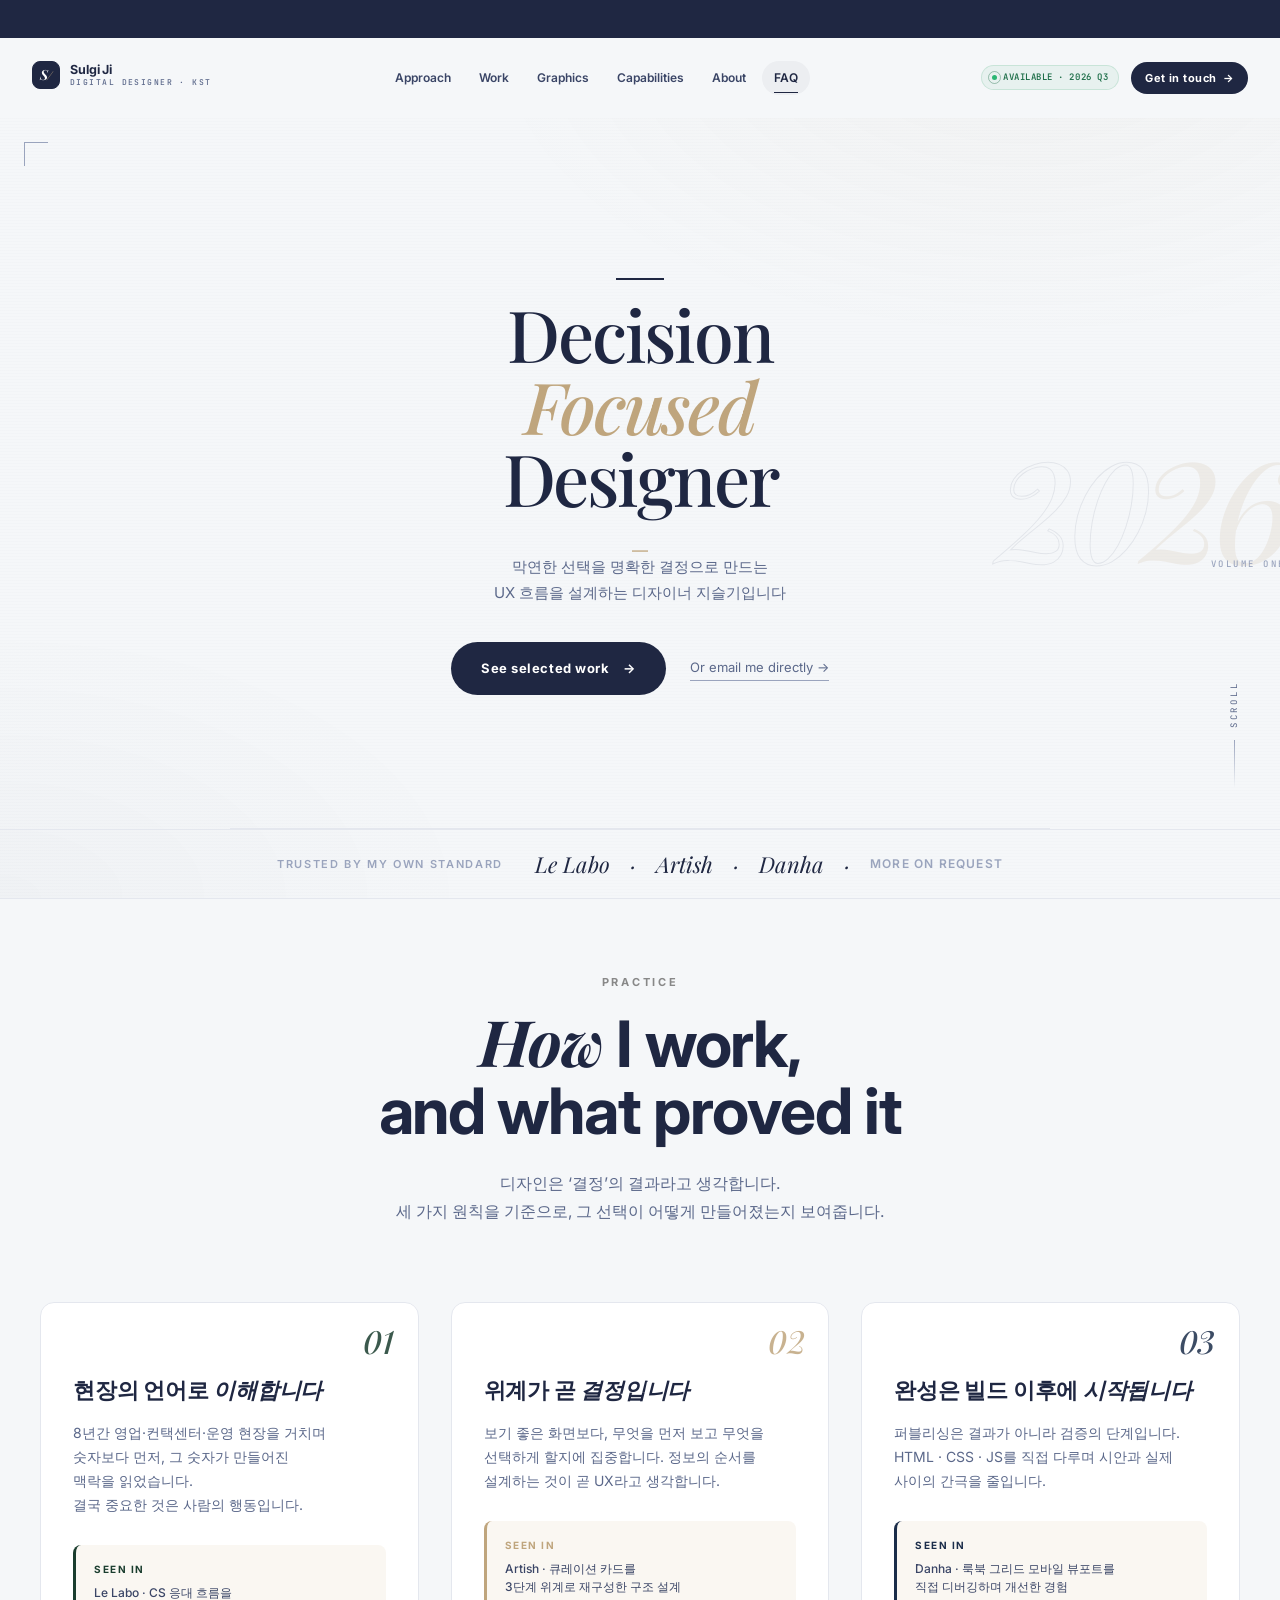
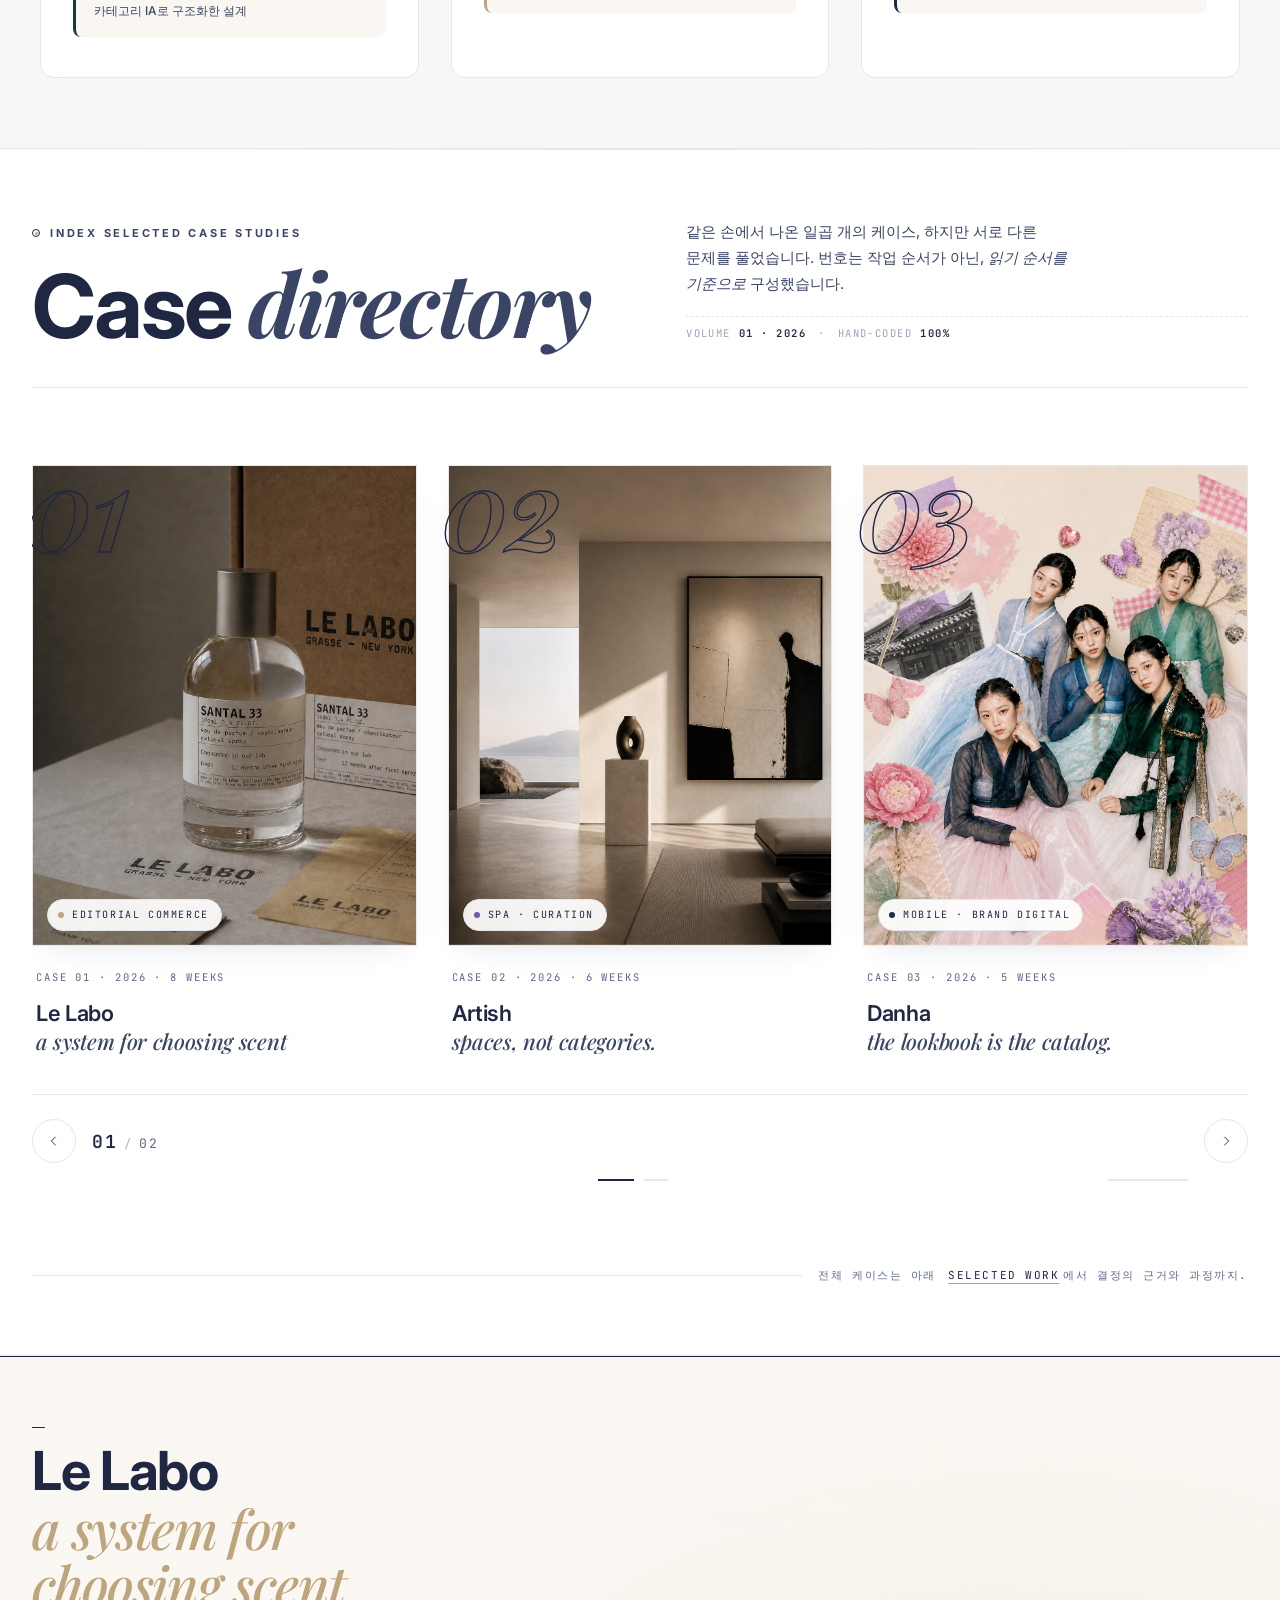
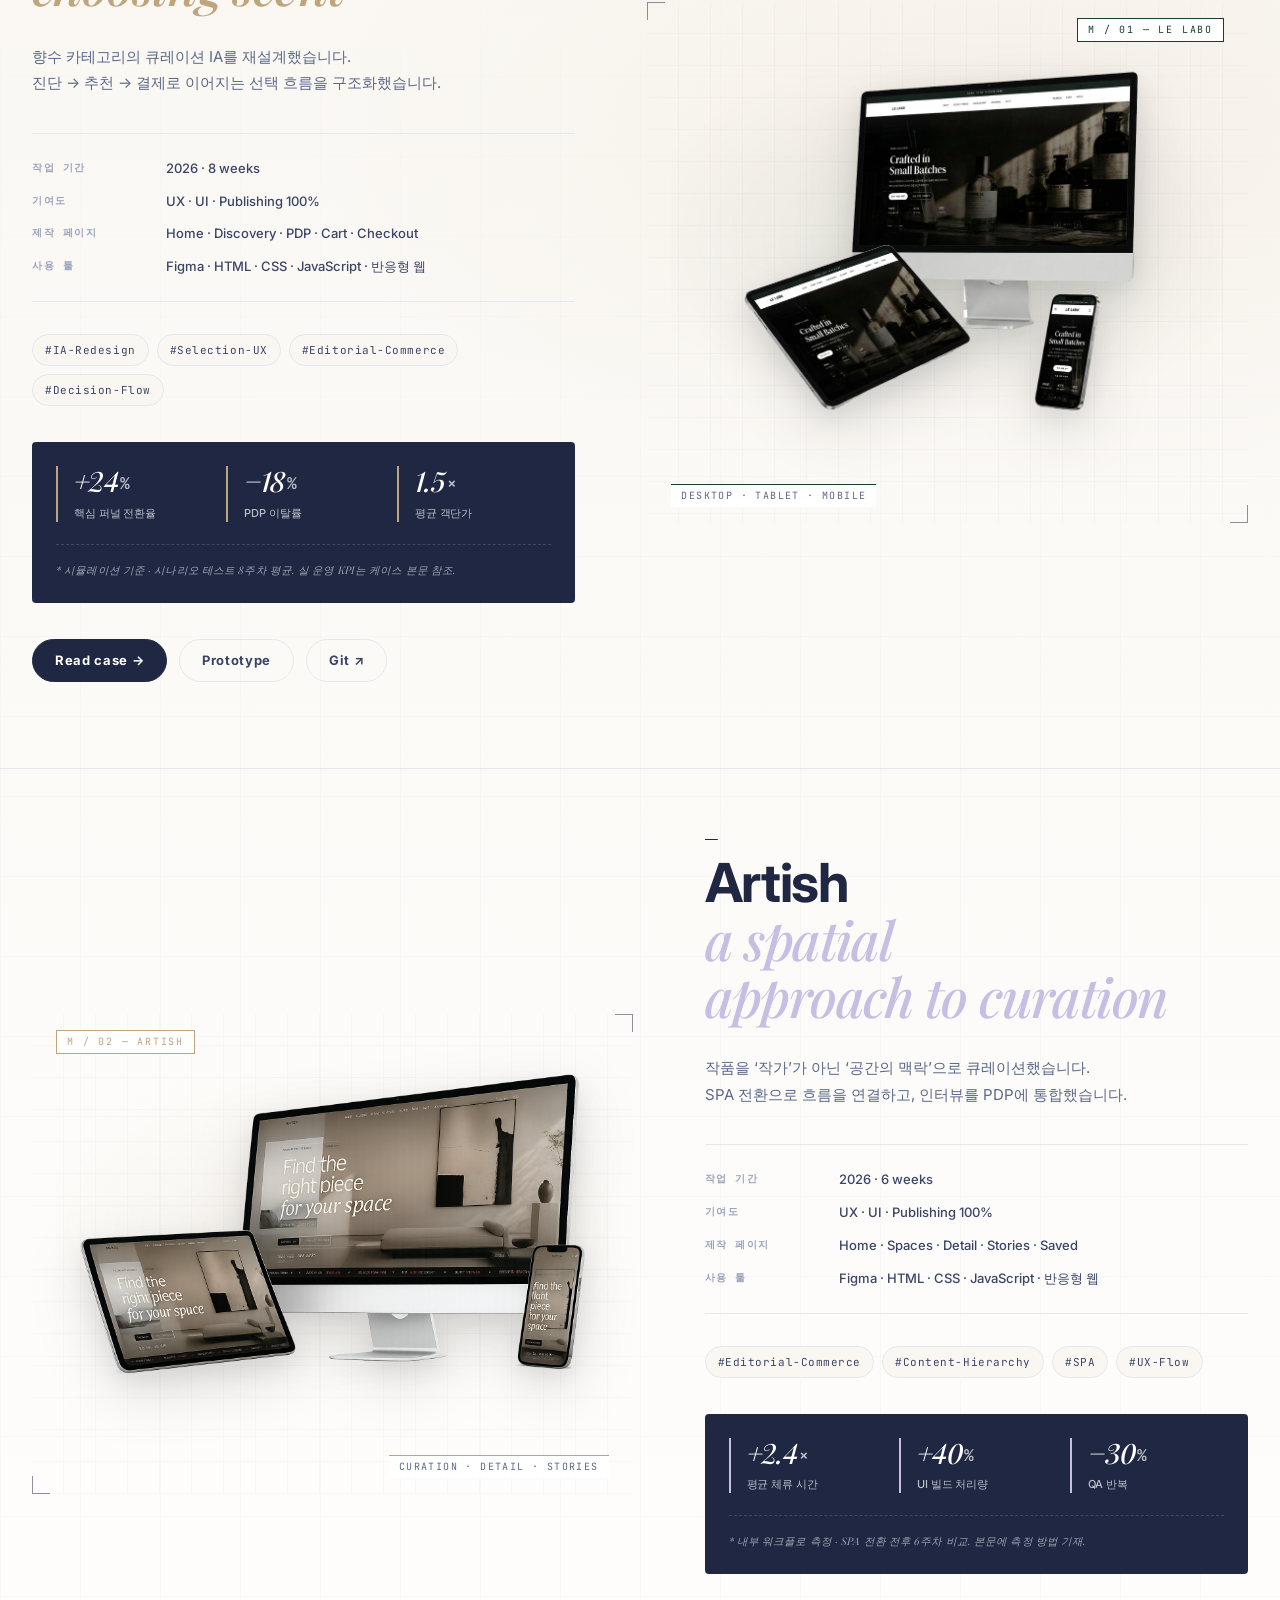
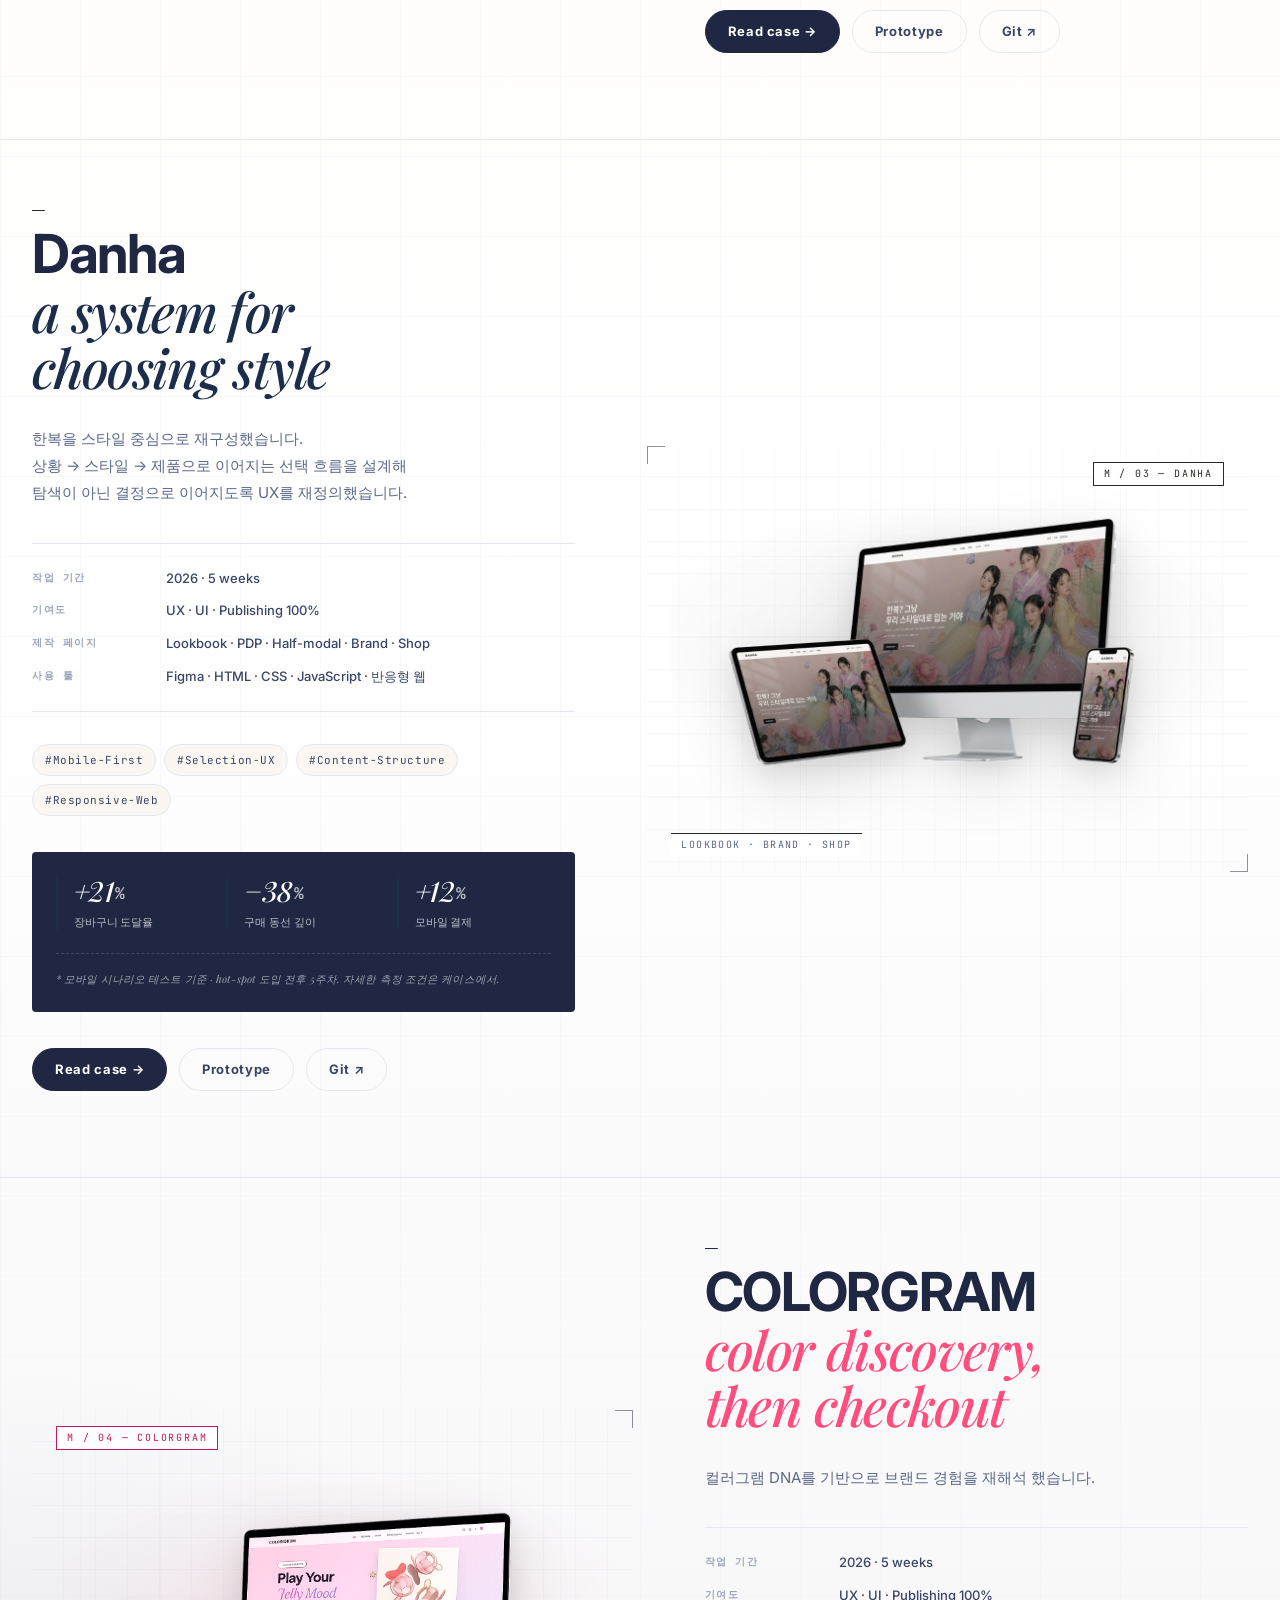
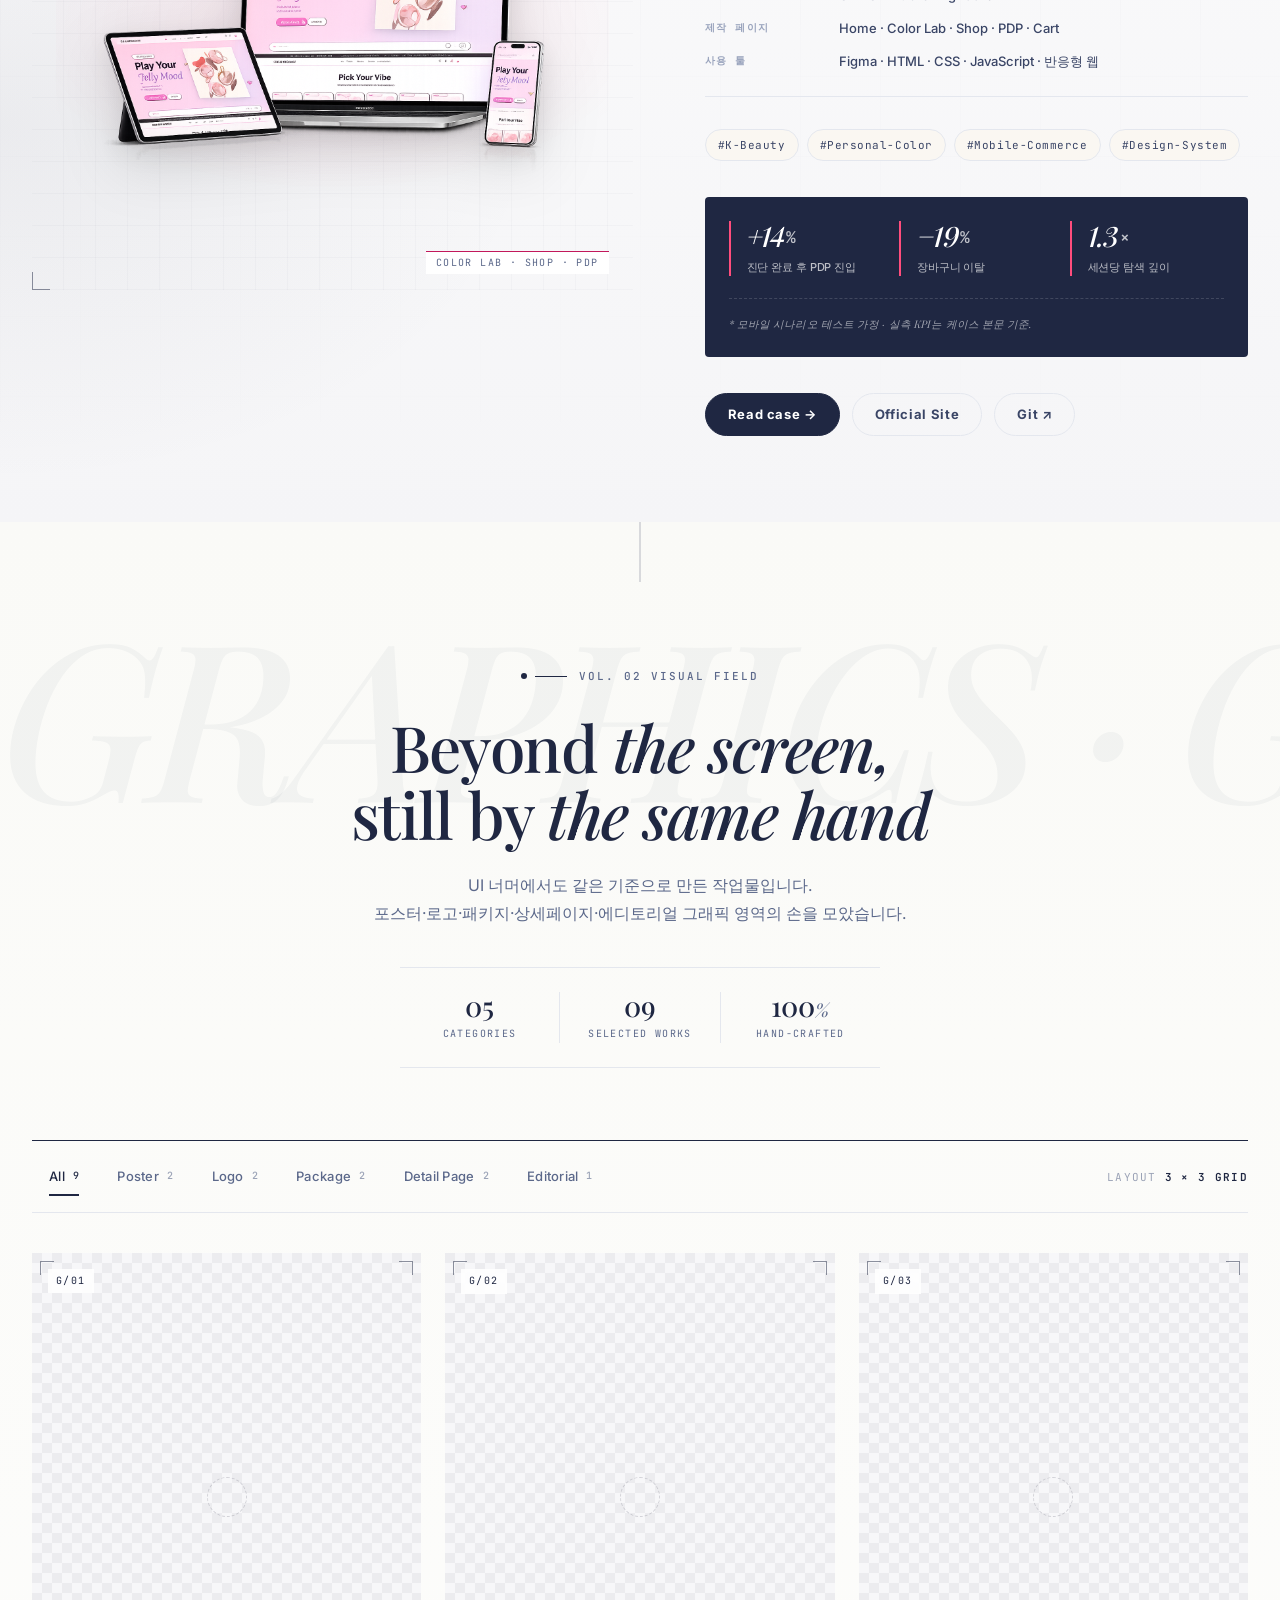
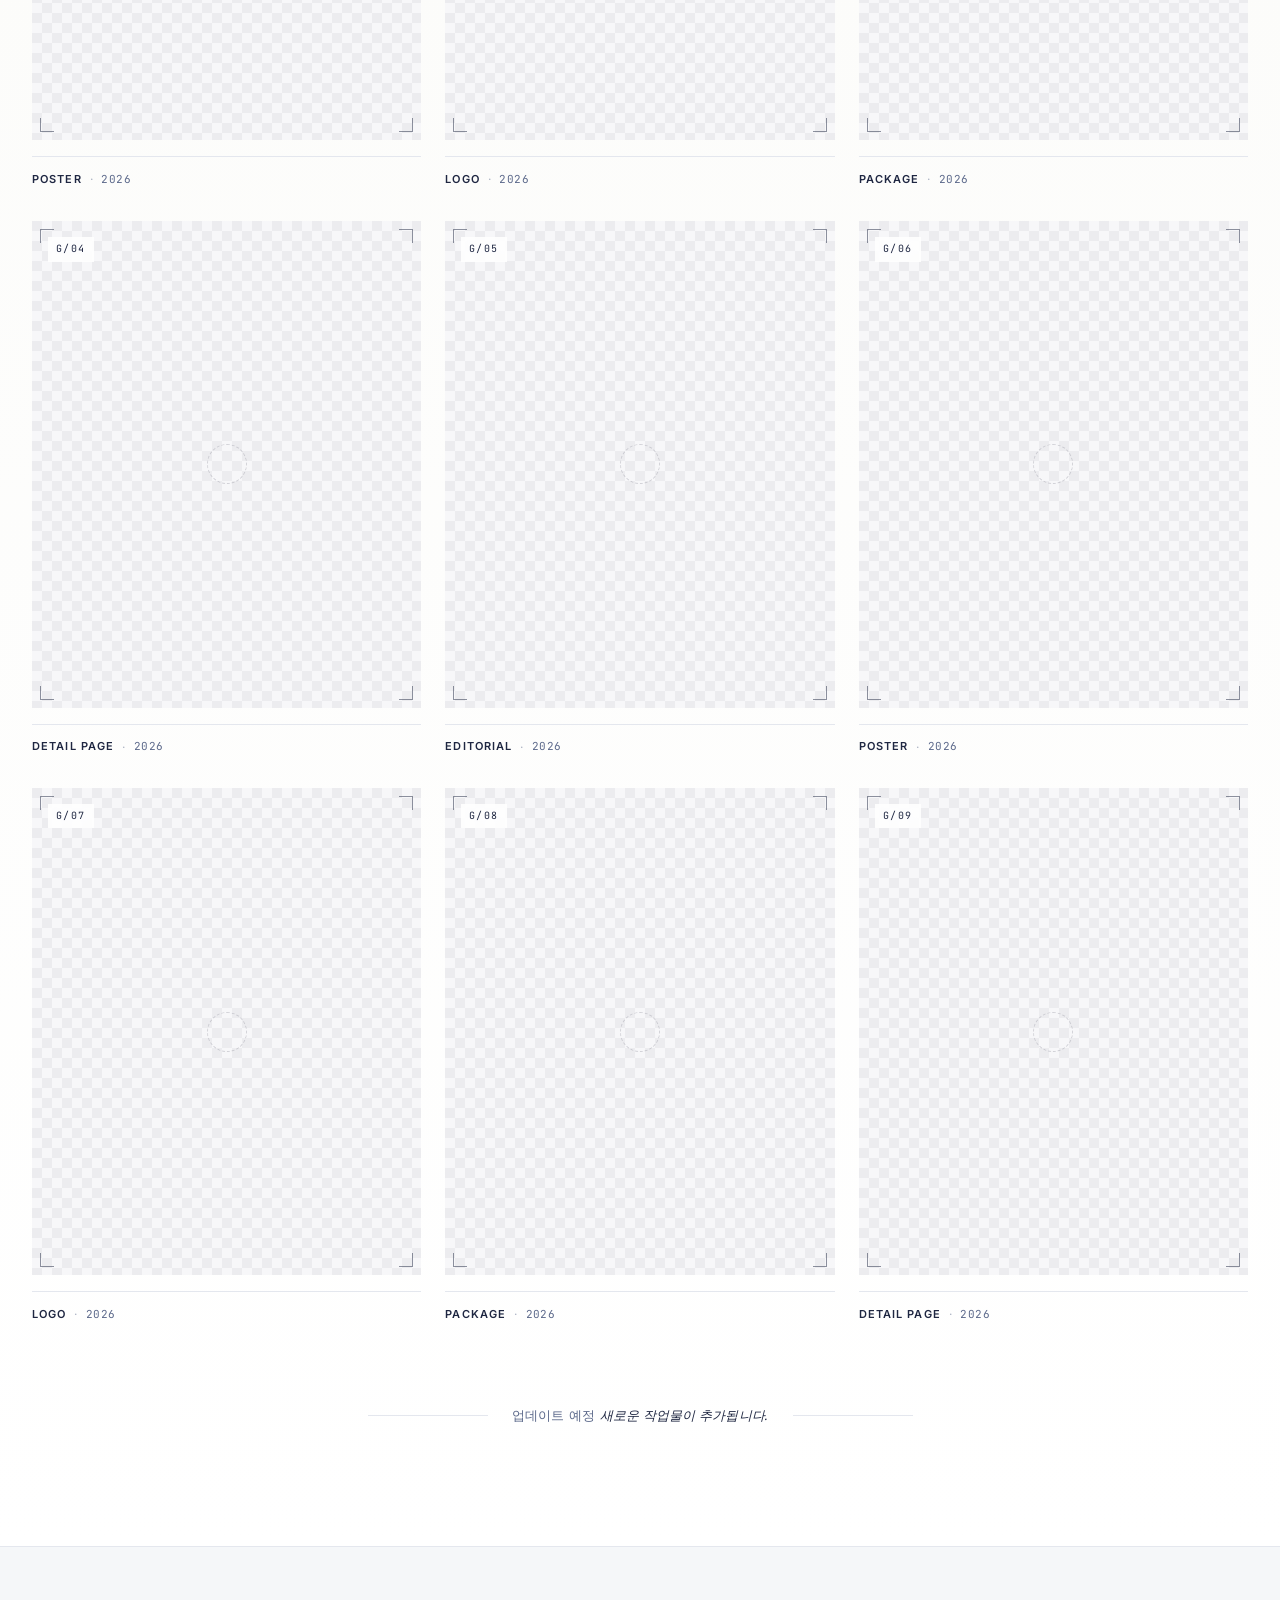
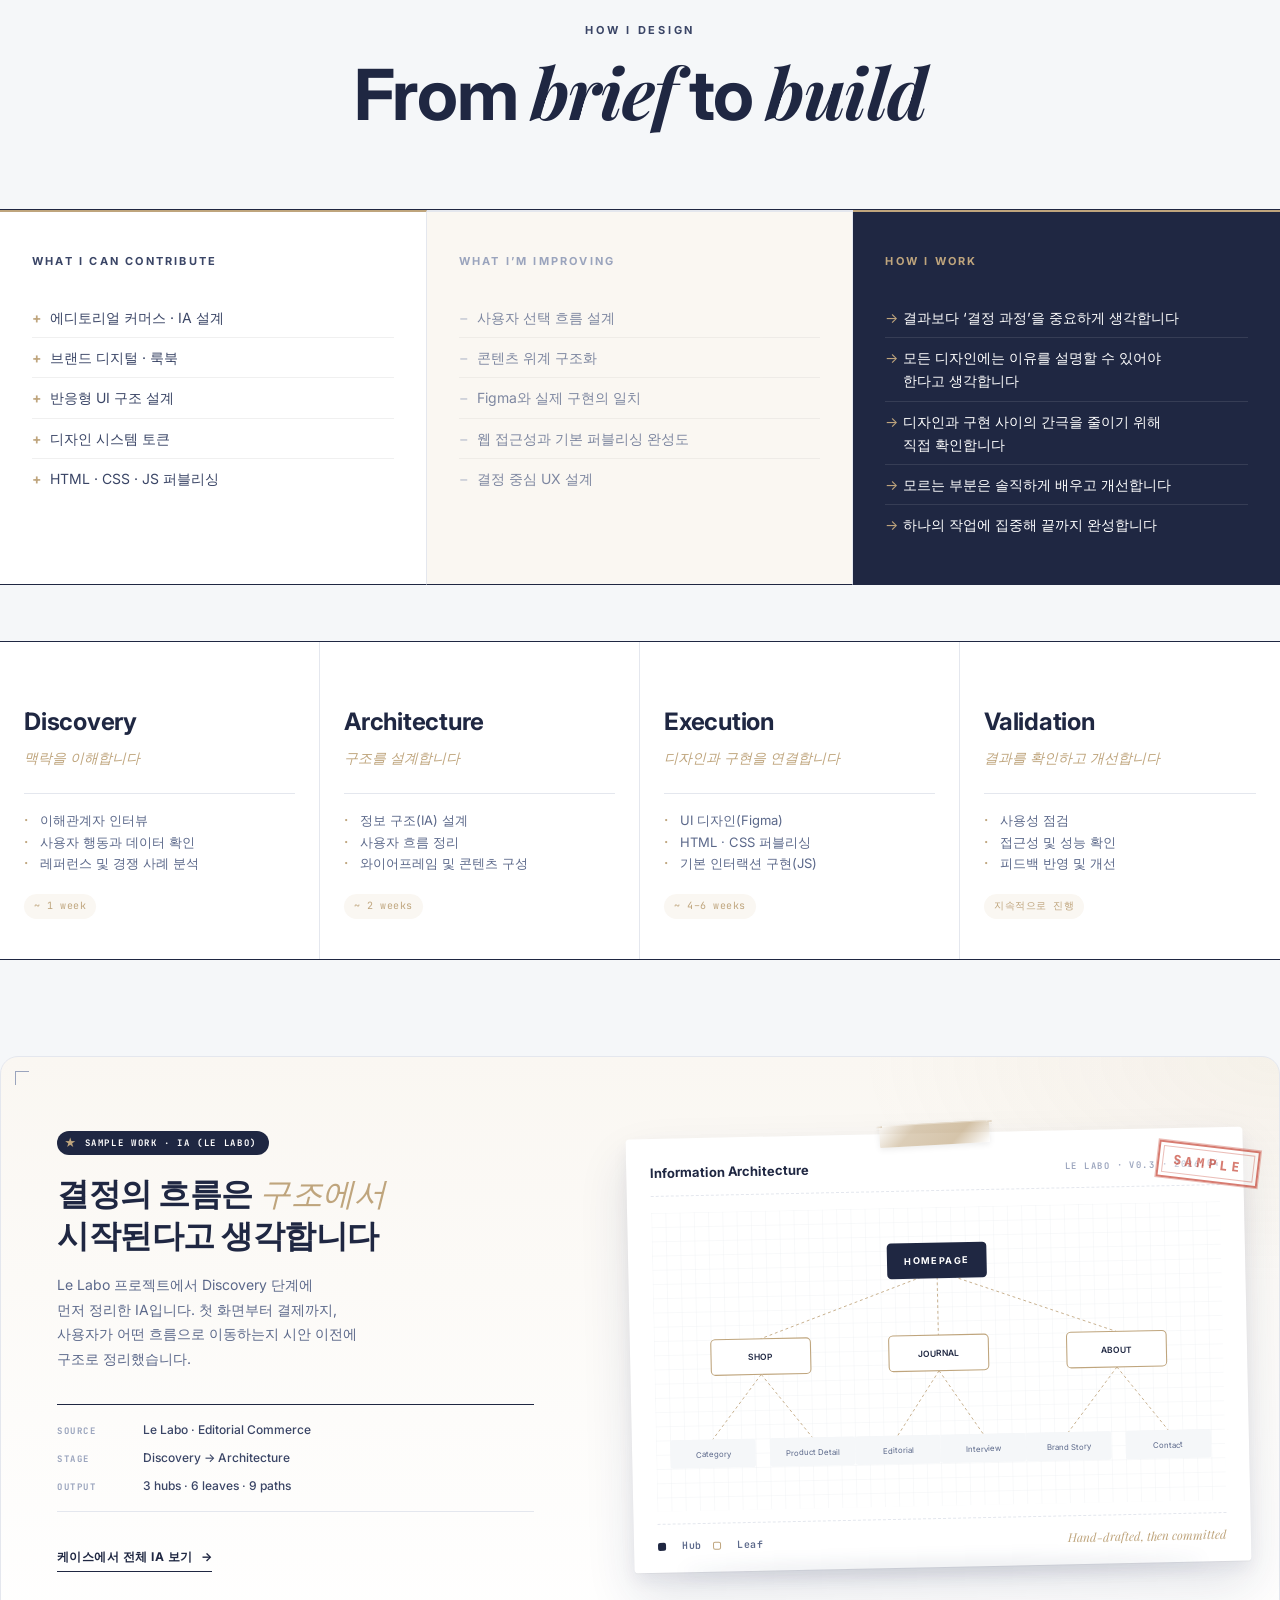
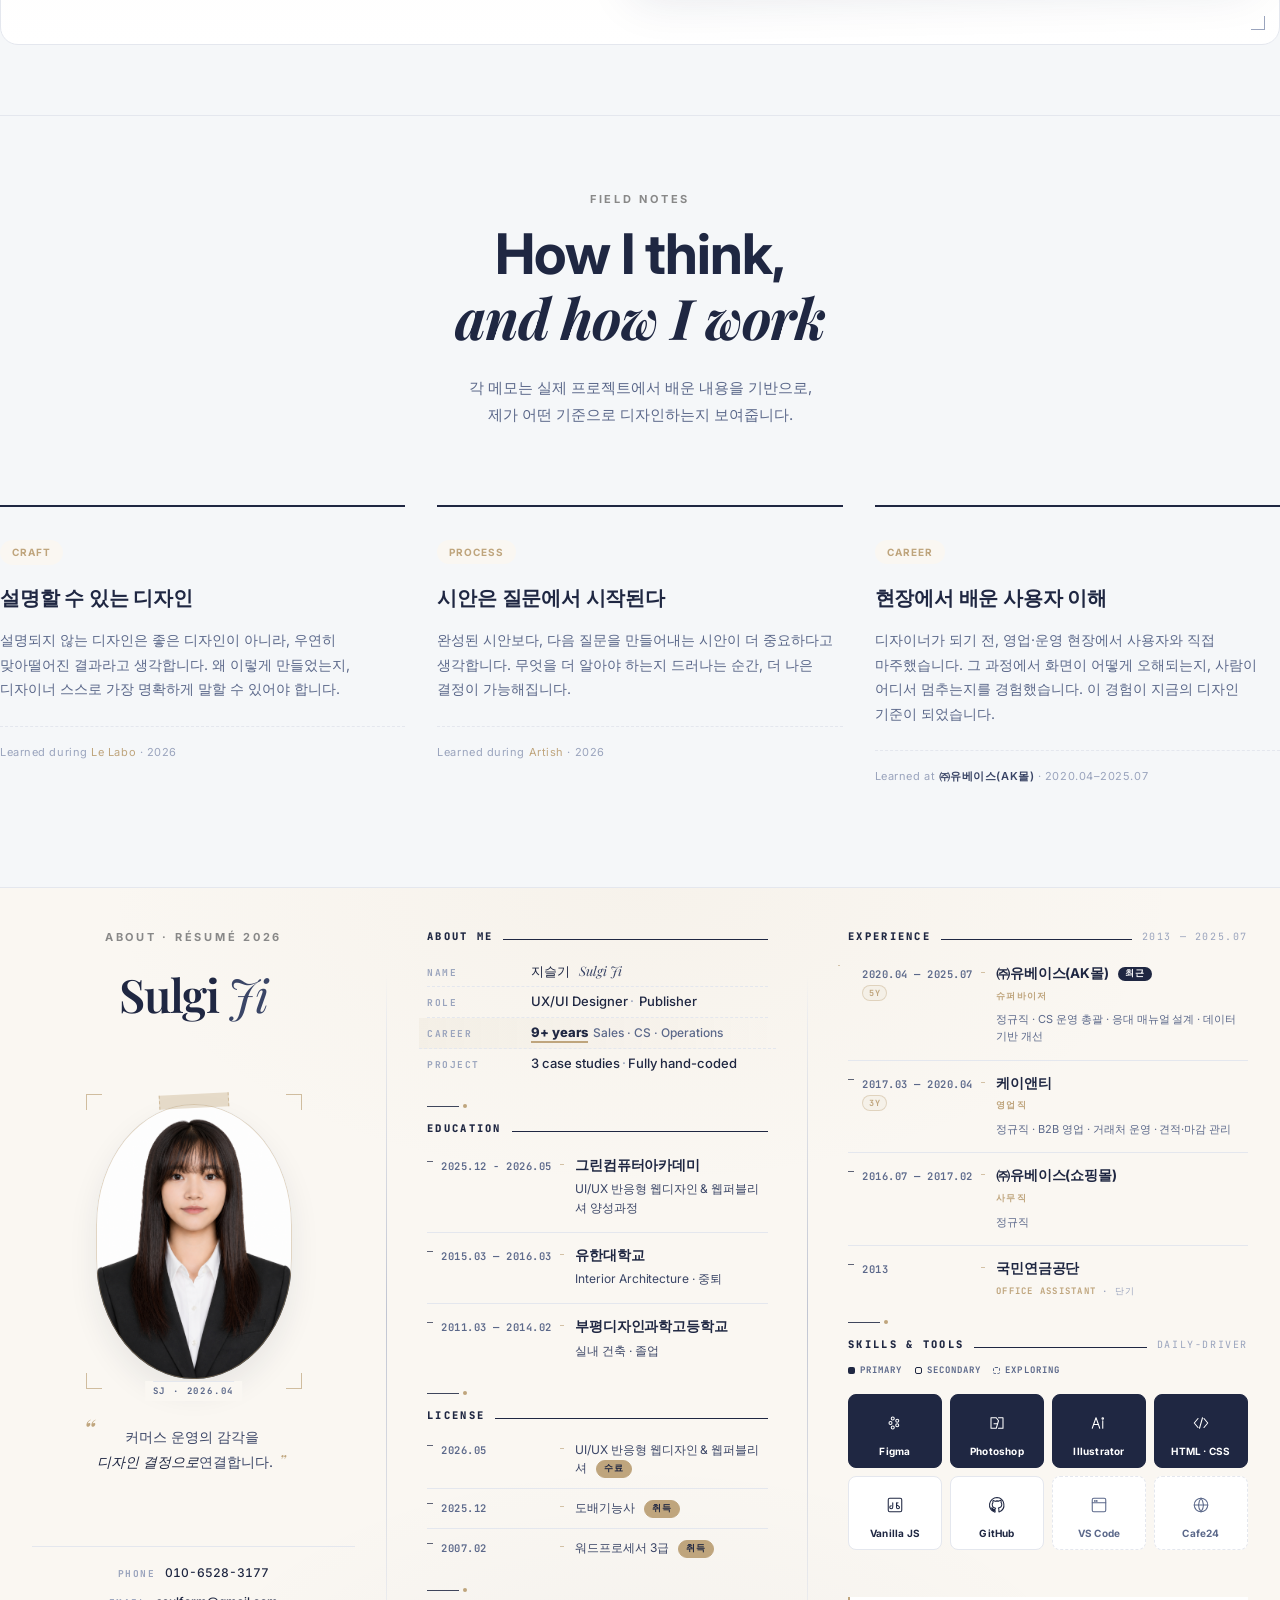
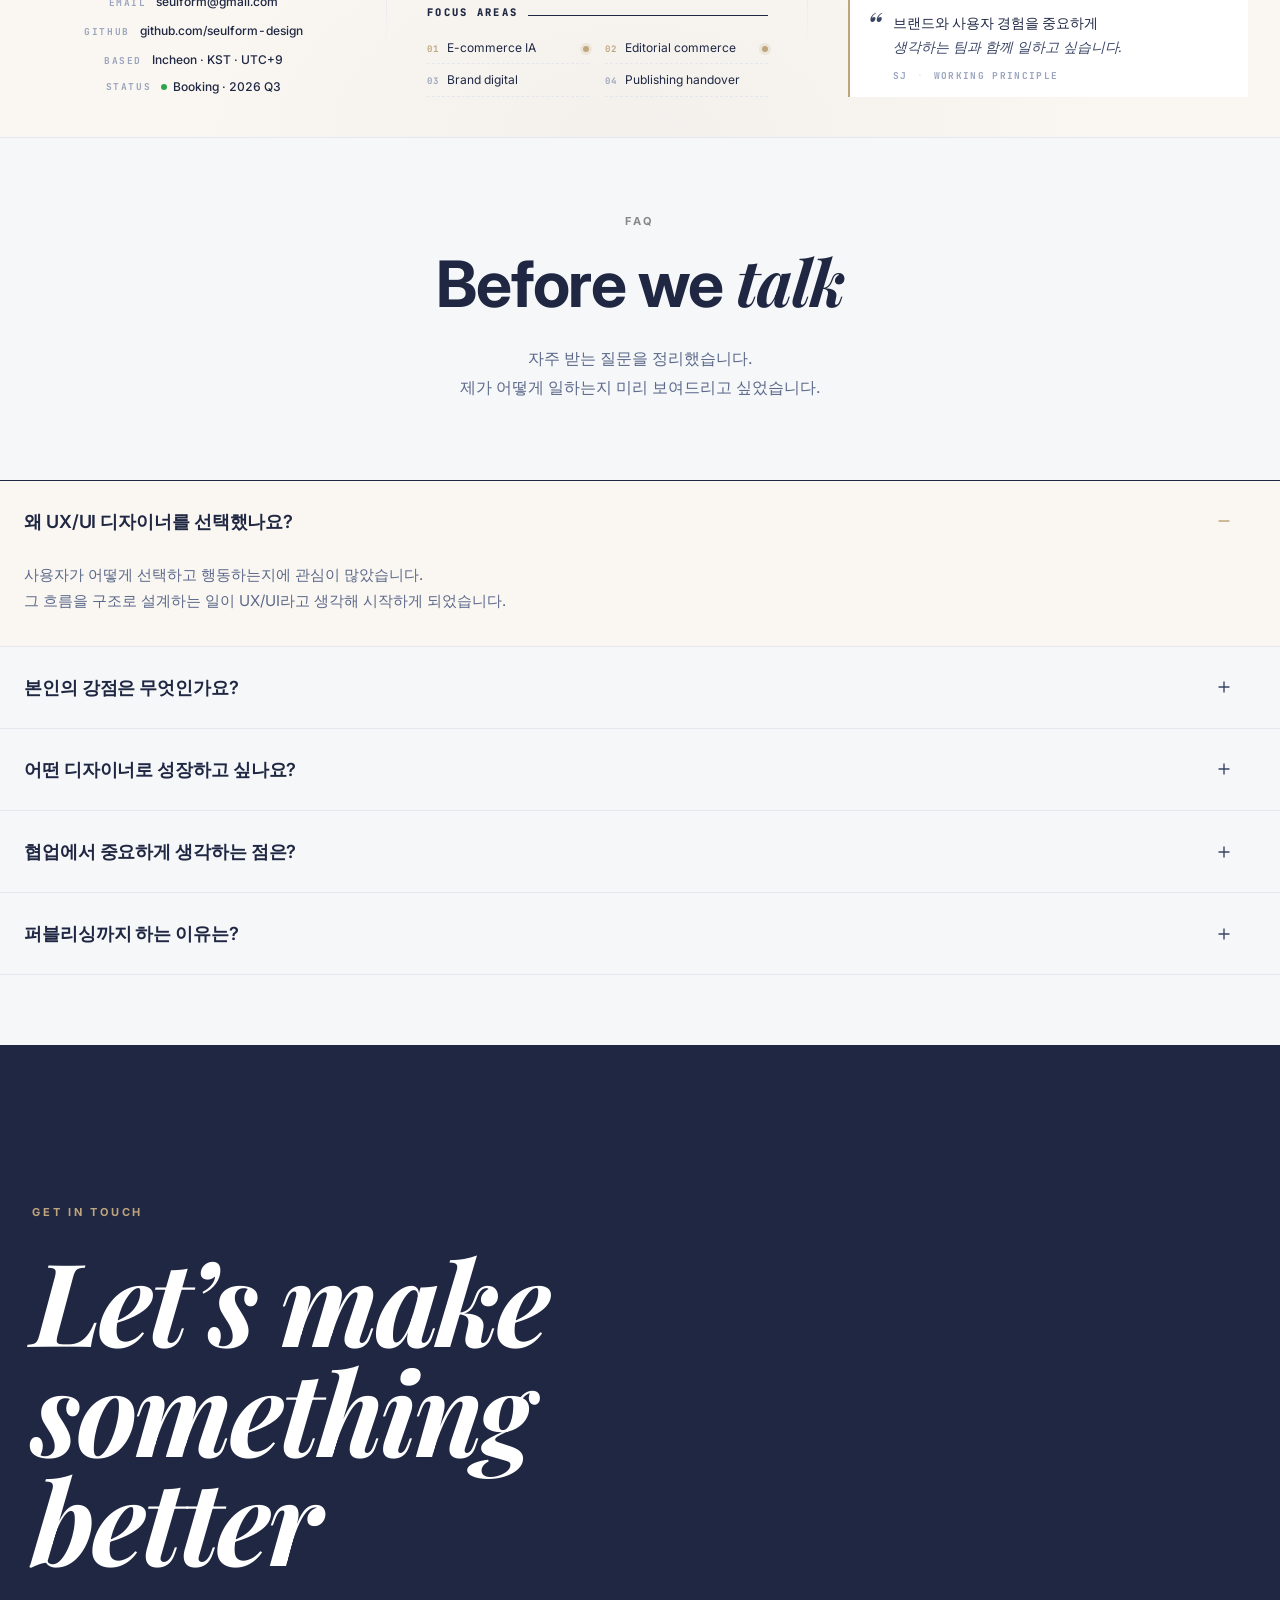
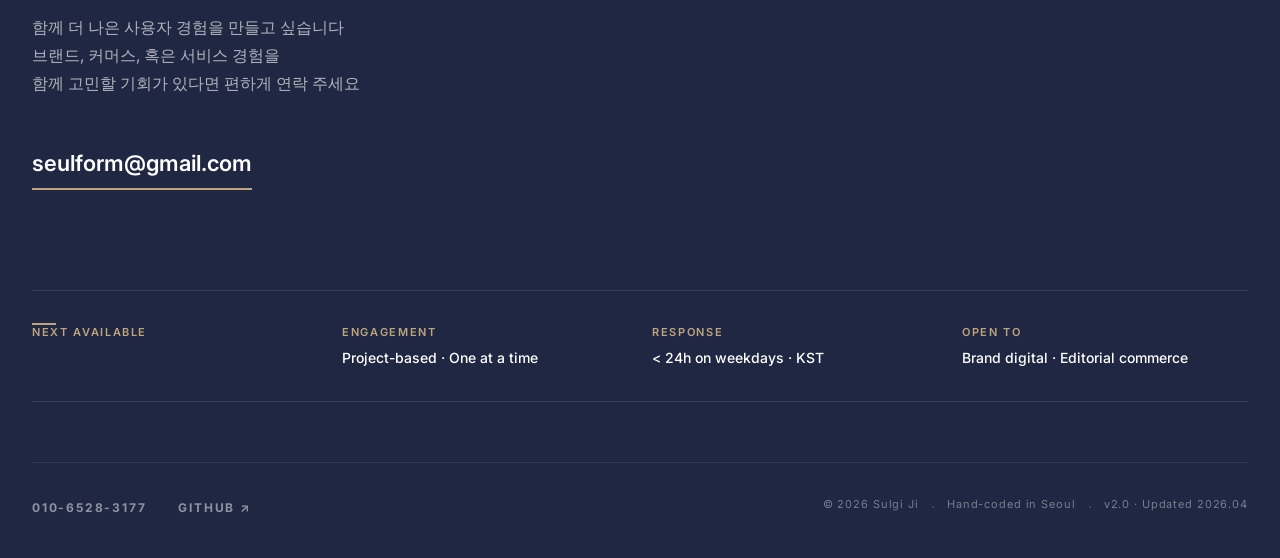
==== index.html @ 670d8ee1 "first commit" ====
<!DOCTYPE html>
<html lang="ko">
<head>
    <meta charset="UTF-8">
    <meta name="viewport" content="width=device-width, initial-scale=1.0">
    <meta name="description" content="">
    <meta name="keywords" content="">
    <title>지슬기 Digital Designer Portfolio</title>
    <link rel="preconnect" href="https://fonts.googleapis.com">
    <link rel="preconnect" href="https://fonts.gstatic.com" crossorigin>
    <link href="https://fonts.googleapis.com/css2?family=Inter:wght@400;500;600;700;800&family=Playfair+Display:ital,wght@0,500;1,500&family=JetBrains+Mono:wght@400;500&display=swap" rel="stylesheet">
    <link rel="stylesheet" href="styles/reset.css">
    <link rel="stylesheet" href="styles/common.css">
    <link rel="stylesheet" href="styles/collage.css">
    <link rel="stylesheet" href="styles/responsive.css">
    <link rel="stylesheet" href="https://unpkg.com/aos@2.3.1/dist/aos.css">
    <script src="https://unpkg.com/aos@2.3.1/dist/aos.js" defer></script>
    <script src="scripts/ui/aos-init.js" defer></script>
</head>

<body>
    <div id="wrap">
        <!-- ================================================================================ TICKER / Top Strip ====================================================== -->
        <div class="top-ticker" aria-hidden="true">
            <div class="ticker-track">
                <span>Junior UX/UI Designer · ‘선택’을 설계하는 디자이너 · Editorial Commerce / Brand Digital · Incheon, KST (UTC+9)</span>
            </div>
        </div>
        <header id="header" class="site-header">
            <div class="container header-content">
                <div class="logo">
                    <a href="index.html" aria-label="Sulgi Ji · Home">
                        <span class="logo-mark" aria-hidden="true">
                            <span class="logo-mark-letter">S</span>
                            <span class="logo-mark-slash">/</span>
                        </span>
                        <span class="logo-name">
                            <span class="logo-name-main">Sulgi Ji</span>
                            <span class="logo-name-sub">Digital Designer · KST</span>
                        </span>
                    </a>
                </div>
                <nav class="main-nav" aria-label="Primary">
                    <ul>
                        <li><a href="#approach">Approach</a></li>
                        <li><a href="#work">Work</a></li>
                        <li><a href="#graphics">Graphics</a></li>
                        <li><a href="#capabilities">Capabilities</a></li>
                        <li><a href="#about">About</a></li>
                        <li><a href="#faq">FAQ</a></li>
                    </ul>
                </nav>
                <div class="header-actions">
                    <span class="header-status" aria-live="polite">
                        <span class="header-status-dot" aria-hidden="true"></span>
                        Available · 2026 Q3
                    </span>
                    <a href="#contact" class="nav-cta">
                        <span>Get in touch</span>
                        <span class="nav-cta-arrow" aria-hidden="true">→</span>
                    </a>
                </div>
                <button class="header-menu-toggle" type="button" aria-label="Open menu" aria-expanded="false">
                    <span></span><span></span><span></span>
                </button>
            </div>
        </header>
        <main id="main">
            <!-- ========================================================= 1. HERO (editorial cover · single-column v2) ================================================================================================== -->
            <section id="hero" class="hero-editorial hero-cover-v2" data-aos="fade-up">
                <!-- 우측 거대 year typography (editorial cover marker) -->
                <div class="hero-year" aria-hidden="true">
                    <span class="hero-year-tens">20</span><span class="hero-year-ones">26</span>
                    <span class="hero-year-sub">Volume one</span>
                </div>
                <div class="container hero-cover-inner">
                    <h1 class="hero-headline-v2 hero-headline-cover" lang="en">
                        <span class="hero-line">Decision</span>
                        <span class="hero-line serif-italic">Focused</span>
                        <span class="hero-line">Designer</span>
                    </h1>
                    <p class="hero-desc-v2 hero-desc-cover" lang="ko">
                        막연한 선택을 명확한 결정으로 만드는<br>
                        UX 흐름을 설계하는 디자이너 지슬기입니다
                    </p>
                    <div class="hero-cta-wrap">
                        <a href="#work" class="btn-primary-lg btn-magnetic">
                            <span>See selected work</span>
                            <span class="btn-arrow">→</span>
                        </a>
                        <a href="mailto:seulform@gmail.com" class="btn-text-link">Or email me directly →</a>
                    </div>
                </div>
                <!-- scroll cue -->
                <a href="#work" class="hero-scroll-cue" aria-label="Scroll to work">
                    <span class="scroll-cue-label">Scroll</span>
                    <span class="scroll-cue-line"></span>
                </a>
                <!-- ====================================================2. PROOF STRIP (attached to hero cover) ================================================================================================== -->
                <div class="proof-strip proof-strip--in-hero">
                    <div class="container proof-container">
                        <span class="proof-label">Trusted by my own standard</span>
                        <ul class="proof-list">
                            <li>Le Labo</li>
                            <li>·</li>
                            <li>Artish</li>
                            <li>·</li>
                            <li>Danha</li>
                            <li>·</li>
                            <li class="proof-soft">More on request</li>
                        </ul>
                    </div>
                </div>
            </section>
            <!-- ========================================================= 3. APPROACH (with project pins) ================================================================================================== -->
            <section id="approach" class="container section-approach">
                <header class="approach-header">
                    <span class="label-small">Practice</span>
                    <h2 class="approach-title">
                        <span class="serif-italic">How</span> I work,<br>
                        and what proved it
                    </h2>
                    <p class="approach-lead">
                        디자인은 ‘결정’의 결과라고 생각합니다. <br>
                        세 가지 원칙을 기준으로, 그 선택이 어떻게 만들어졌는지 보여줍니다.
                    </p>
                </header>
                <div class="approach-grid">
                    <article class="principle-card" data-accent="lelabo" data-aos="fade-up">
                        <span class="principle-no" aria-hidden="true">01</span>
                        <h3 class="principle-title">현장의 언어로 <span class="serif-italic">이해합니다</span></h3>
                        <p class="principle-body">
                            8년간 영업·컨택센터·운영 현장을 거치며
                            숫자보다 먼저, 그 숫자가 만들어진 맥락을 읽었습니다. <br> 결국 중요한 것은 사람의 행동입니다.
                        </p>
                        <div class="principle-pin">
                            <span class="pin-tag">Seen in</span>
                            <span class="pin-name">Le Labo · CS 응대 흐름을 <br> 카테고리 IA로 구조화한 설계</span>
                        </div>
                    </article>
                    <article class="principle-card" data-accent="artish" data-aos="fade-up" data-aos-delay="100">
                        <span class="principle-no" aria-hidden="true">02</span>
                        <h3 class="principle-title">위계가 곧 <span class="serif-italic">결정입니다</span></h3>
                        <p class="principle-body">
                            보기 좋은 화면보다, 무엇을 먼저 보고 무엇을 선택하게 할지에 집중합니다.
                            정보의 순서를 <br> 설계하는 것이 곧 UX라고 생각합니다.
                        </p>
                        <div class="principle-pin">
                            <span class="pin-tag">Seen in</span>
                            <span class="pin-name">Artish · 큐레이션 카드를 <br> 3단계 위계로 재구성한 구조 설계</span>
                        </div>
                    </article>
                    <article class="principle-card" data-accent="danha" data-aos="fade-up" data-aos-delay="200">
                        <span class="principle-no" aria-hidden="true">03</span>
                        <h3 class="principle-title">완성은 빌드 이후에 <span class="serif-italic">시작됩니다</span></h3>
                        <p class="principle-body">
                            퍼블리싱은 결과가 아니라 검증의 단계입니다. <br>
                            HTML · CSS · JS를 직접 다루며 시안과 실제 <br> 사이의 간극을 줄입니다.
                        </p>
                        <div class="principle-pin">
                            <span class="pin-tag">Seen in</span>
                            <span class="pin-name">Danha · 룩북 그리드 모바일 뷰포트를<br> 직접 디버깅하며 개선한 경험</span>
                        </div>
                    </article>
                </div>
            </section>
            <!-- =========================================================3.5 INDEX · Project directory (magazine TOC) ================================================================================================== -->
            <section id="index" class="section-index" aria-labelledby="index-title">
                <div class="container index-container">
                    <header class="index-header">
                        <div class="index-head-left">
                            <span class="label-small index-eyebrow">
                                <span class="index-eyebrow-mark" aria-hidden="true"></span>
                                Index Selected case studies
                            </span>
                            <h2 id="index-title" class="index-title">
                                Case <span class="serif-italic">directory</span>
                            </h2>
                        </div>
                        <div class="index-head-right">
                            <p class="index-lead">
                                같은 손에서 나온 일곱 개의 케이스, 하지만 서로 다른 문제를 풀었습니다.
                                번호는 작업 순서가 아닌,<em class="serif-italic"> 읽기 순서를 기준으로 </em>구성했습니다.
                            </p>
                            <span class="index-meta-line">
                                <span class="iml-key">Volume</span>
                                <span class="iml-val">01 · 2026</span>
                                <span class="iml-sep">·</span>
                                <span class="iml-key">Hand-coded</span>
                                <span class="iml-val">100%</span>
                            </span>
                        </div>
                    </header>
                    <div class="index-slider" data-per-view="3" data-autoplay="0">
                        <div class="index-viewport">
                            <ol class="index-grid index-track" role="list">
                                <li class="index-card" data-accent="lelabo">
                                    <div class="index-card-link">
                                        <span class="index-no" aria-hidden="true">
                                            <span class="index-no-stroke">01</span>
                                            <span class="index-no-fill">01</span>
                                        </span>
                                        <figure class="index-figure">
                                            <img src="./images/lelabo0.png" alt="Le Labo · editorial cover" loading="lazy">
                                            <figcaption class="index-fig-tag">
                                                <span class="ift-dot" aria-hidden="true"></span>
                                                Editorial Commerce
                                            </figcaption>
                                        </figure>
                                        <div class="index-meta">
                                            <span class="index-kicker">Case 01 · 2026 · 8 weeks</span>
                                            <h3 class="index-card-title">
                                                Le Labo<br>
                                                <span class="serif-italic">a system for choosing scent</span>
                                            </h3>
                                        </div>
                                    </div>
                                </li>
                                <li class="index-card" data-accent="artish">
                                    <div class="index-card-link">
                                        <span class="index-no" aria-hidden="true">
                                            <span class="index-no-stroke">02</span>
                                            <span class="index-no-fill">02</span>
                                        </span>
                                        <figure class="index-figure">
                                            <img src="./images/artish0.png" alt="Artish · curated gallery" loading="lazy">
                                            <figcaption class="index-fig-tag">
                                                <span class="ift-dot" aria-hidden="true"></span>
                                                SPA · Curation
                                            </figcaption>
                                        </figure>
                                        <div class="index-meta">
                                            <span class="index-kicker">Case 02 · 2026 · 6 weeks</span>
                                            <h3 class="index-card-title">
                                                Artish<br>
                                                <span class="serif-italic">spaces, not categories.</span>
                                            </h3>
                                        </div>
                                    </div>
                                </li>
                                <li class="index-card" data-accent="danha">
                                    <div class="index-card-link">
                                        <span class="index-no" aria-hidden="true">
                                            <span class="index-no-stroke">03</span>
                                            <span class="index-no-fill">03</span>
                                        </span>
                                        <figure class="index-figure">
                                            <img src="./images/danha0.png" alt="Danha · modern hanbok" loading="lazy">
                                            <figcaption class="index-fig-tag">
                                                <span class="ift-dot" aria-hidden="true"></span>
                                                Mobile · Brand Digital
                                            </figcaption>
                                        </figure>
                                        <div class="index-meta">
                                            <span class="index-kicker">Case 03 · 2026 · 5 weeks</span>
                                            <h3 class="index-card-title">
                                                Danha<br>
                                                <span class="serif-italic">the lookbook is the catalog.</span>
                                            </h3>
                                        </div>
                                    </div>
                                </li>
                                <li class="index-card" data-accent="colorgram">
                                    <div class="index-card-link">
                                        <span class="index-no" aria-hidden="true">
                                            <span class="index-no-stroke">04</span>
                                            <span class="index-no-fill">04</span>
                                        </span>
                                        <figure class="index-figure">
                                            <img src="./images/gram.png" alt="COLORGRAM · beauty commerce" loading="lazy">
                                            <figcaption class="index-fig-tag">
                                                <span class="ift-dot" aria-hidden="true"></span>
                                                Beauty · Color Lab
                                            </figcaption>
                                        </figure>
                                        <div class="index-meta">
                                            <span class="index-kicker">Case 04 · 2026 · 5 weeks</span>
                                            <h3 class="index-card-title">
                                                COLORGRAM<br>
                                                <span class="serif-italic">tone-led shopping.</span>
                                            </h3>
                                        </div>
                                    </div>
                                </li>
                                <li class="index-card" data-accent="dakyoungsnd" hidden>
                                    <div class="index-card-link">
                                        <span class="index-no" aria-hidden="true">
                                            <span class="index-no-stroke">05</span>
                                            <span class="index-no-fill">05</span>
                                        </span>
                                        <figure class="index-figure">
                                            <img src="./images/dakyoungsnd0.png" alt="다경에스앤디 · corporate" loading="lazy">
                                            <figcaption class="index-fig-tag">
                                                <span class="ift-dot" aria-hidden="true"></span>
                                                B2B · Corporate
                                            </figcaption>
                                        </figure>
                                        <div class="index-meta">
                                            <span class="index-kicker">Case 05 · 2026 · 5 weeks</span>
                                            <h3 class="index-card-title">
                                                다경에스앤디<br>
                                                <span class="serif-italic">trust in every scan.</span>
                                            </h3>
                                        </div>
                                    </div>
                                </li>
                                <li class="index-card" data-accent="threece" hidden>
                                    <div class="index-card-link">
                                        <span class="index-no" aria-hidden="true">
                                            <span class="index-no-stroke">06</span>
                                            <span class="index-no-fill">06</span>
                                        </span>
                                        <figure class="index-figure">
                                            <img src="./images/threece0.png" alt="3CE · editorial beauty" loading="lazy">
                                            <figcaption class="index-fig-tag">
                                                <span class="ift-dot" aria-hidden="true"></span>
                                                Lookbook · Grid
                                            </figcaption>
                                        </figure>
                                        <div class="index-meta">
                                            <span class="index-kicker">Case 06 · 2026 · 5 weeks</span>
                                            <h3 class="index-card-title">
                                                3CE<br>
                                                <span class="serif-italic">mood first, then cart.</span>
                                            </h3>
                                        </div>
                                    </div>
                                </li>
                                <li class="index-card" data-accent="sleesl" hidden>
                                    <div class="index-card-link">
                                        <span class="index-no" aria-hidden="true">
                                            <span class="index-no-stroke">07</span>
                                            <span class="index-no-fill">07</span>
                                        </span>
                                        <figure class="index-figure">
                                            <img src="./images/sleesl0.png" alt="슬슬 · AI 라이프스타일 루트" loading="lazy">
                                            <figcaption class="index-fig-tag">
                                                <span class="ift-dot" aria-hidden="true"></span>
                                                Lifestyle · AI Route
                                            </figcaption>
                                        </figure>
                                        <div class="index-meta">
                                            <span class="index-kicker">Case 07 · 2026 · 5 weeks</span>
                                            <h3 class="index-card-title">
                                                슬슬<br>
                                                <span class="serif-italic">today's route, softly suggested.</span>
                                            </h3>
                                        </div>
                                    </div>
                                </li>
                            </ol>
                        </div>
                        <div class="index-controls">
                            <button class="index-arrow" data-dir="prev" type="button" aria-label="Previous case">
                                <svg viewBox="0 0 24 24" aria-hidden="true" fill="none" stroke="currentColor" stroke-width="1.4" stroke-linecap="round" stroke-linejoin="round">
                                    <path d="M14 6l-6 6 6 6"/>
                                </svg>
                            </button>
                            <span class="index-counter" aria-live="polite">
                                <span class="index-current">01</span>
                                <span class="index-counter-sep">/</span>
                                <span class="index-total">02</span>
                            </span>
                            <button class="index-arrow" data-dir="next" type="button" aria-label="Next case">
                                <svg viewBox="0 0 24 24" aria-hidden="true" fill="none" stroke="currentColor" stroke-width="1.4" stroke-linecap="round" stroke-linejoin="round">
                                    <path d="M10 6l6 6-6 6"/>
                                </svg>
                            </button>
                            <div class="index-dots" role="tablist" aria-label="Slider pagination"></div>
                            <div class="index-progress" aria-hidden="true">
                                <span class="index-progress-bar"></span>
                            </div>
                        </div>
                    </div>
                    <footer class="index-footer">
                        <span class="index-foot-rule" aria-hidden="true"></span>
                        <span class="index-foot-text">
                            전체 케이스는 아래 <a href="#work" class="index-foot-link">Selected Work</a>에서 결정의 근거와 과정까지.
                        </span>
                    </footer>
                </div>
            </section>
            <!-- ======================================================== 4. WORK · Real Product Showcase ========== -->
            <section id="work" class="section-showcase" data-aos="fade-up">
                <!-- ========================================================PROJECT 01 · LE LABO (좌 텍스트 / 우 목업)======================================================== -->
                <article class="showcase-project project-card" data-accent="lelabo" data-aos="fade-up">
                    <div class="container showcase-grid">
                        <!-- LEFT · project-info -->
                        <div class="showcase-info">
                            <h3 class="showcase-title">
                                Le Labo<br>
                                <span class="serif-italic">a system for choosing scent</span>
                            </h3>
                            <p class="showcase-desc">
                                향수 카테고리의 큐레이션 IA를 재설계했습니다. <br>
                                진단 → 추천 → 결제로 이어지는 선택 흐름을 구조화했습니다.
                            </p>
                            <ul class="showcase-meta">
                                <li>
                                    <span class="meta-key">작업 기간</span>
                                    <span class="meta-val">2026 · 8 weeks</span>
                                </li>
                                <li>
                                    <span class="meta-key">기여도</span>
                                    <span class="meta-val">UX · UI · Publishing 100%</span>
                                </li>
                                <li>
                                    <span class="meta-key">제작 페이지</span>
                                    <span class="meta-val">Home · Discovery · PDP · Cart · Checkout</span>
                                </li>
                                <li>
                                    <span class="meta-key">사용 툴</span>
                                    <span class="meta-val">Figma · HTML · CSS · JavaScript · 반응형 웹</span>
                                </li>
                            </ul>
                            <ul class="showcase-tags">
                                <li>#IA-Redesign</li>
                                <li>#Selection-UX</li>
                                <li>#Editorial-Commerce</li>
                                <li>#Decision-Flow</li>
                            </ul>
                            <div class="showcase-result" role="list">
                                <div role="listitem">
                                    <strong><span class="num">+24</span><span class="num-unit">%</span></strong>
                                    <span>핵심 퍼널 전환율</span>
                                </div>
                                <div role="listitem">
                                    <strong><span class="num">−18</span><span class="num-unit">%</span></strong>
                                    <span>PDP 이탈률</span>
                                </div>
                                <div role="listitem">
                                    <strong><span class="num">1.5</span><span class="num-unit">×</span></strong>
                                    <span>평균 객단가</span>
                                </div>
                                <p class="result-footnote">* 시뮬레이션 기준 · 시나리오 테스트 8주차 평균. 실 운영 KPI는 케이스 본문 참조.</p>
                            </div>
                            <div class="showcase-buttons">
                                <a href="lelabo.html" class="btn-showcase btn-fill">Read case →</a>
                                <a href="https://www.figma.com/proto/ga3eCiQWG3BlXrYooet4bL/%ED%94%84%EB%A1%9C%EC%A0%9D%ED%8A%B8?node-id=3-1231&t=LuPzz9LuGNj3jEgd-1&scaling=min-zoom&content-scaling=fixed&page-id=0%3A1&starting-point-node-id=3%3A1231&hide-ui=1&hotspot-hints=0&disable-default-keyboard-nav=1" target="_blank" rel="noopener" class="btn-showcase btn-outline">Prototype</a>
                                <a href="https://seulform-design.github.io/seulDesignlelabo/" target="_blank" rel="noopener" class="btn-showcase btn-outline">Git ↗</a>
                            </div>
                        </div>
                        <!-- RIGHT · MOCKUP IMAGE -->
                        <div class="showcase-visual">
                            <div class="mockup-v2" data-mockup="lelabo">
                                <img class="mockup-img" src="./images/Mockup1.png" alt="Le Labo · 디바이스 목업" loading="lazy">
                            </div>
                        </div>
                    </div>
                </article>
                <!-- ========================================================PROJECT 02 · ARTISH (우 텍스트 / 좌 목업 — 리듬 변주)======================================================== -->
                <article class="showcase-project showcase-reverse project-card" data-accent="artish" data-aos="fade-up">
                    <div class="container showcase-grid">
                        <!-- LEFT · MOCKUP IMAGE -->
                        <div class="showcase-visual">
                            <div class="mockup-v2" data-mockup="artish">
                                <img class="mockup-img" src="./images/Mockup2.png" alt="Artish · 디바이스 목업" loading="lazy">
                            </div>
                        </div>
                        <!-- RIGHT (info) -->
                        <div class="showcase-info">
                            <h3 class="showcase-title">
                                Artish<br>
                                <span class="serif-italic">a spatial<br> approach to curation</span>
                            </h3>
                            <p class="showcase-desc">
                                작품을 ‘작가’가 아닌 ‘공간의 맥락’으로 큐레이션했습니다.<br>
                                SPA 전환으로 흐름을 연결하고, 인터뷰를 PDP에 통합했습니다.
                            </p>
                            <ul class="showcase-meta">
                                <li>
                                    <span class="meta-key">작업 기간</span>
                                    <span class="meta-val">2026 · 6 weeks</span>
                                </li>
                                <li>
                                    <span class="meta-key">기여도</span>
                                    <span class="meta-val">UX · UI · Publishing 100%</span>
                                </li>
                                <li>
                                    <span class="meta-key">제작 페이지</span>
                                    <span class="meta-val">Home · Spaces · Detail · Stories · Saved</span>
                                </li>
                                <li>
                                    <span class="meta-key">사용 툴</span>
                                    <span class="meta-val">Figma · HTML · CSS · JavaScript · 반응형 웹 </span>
                                </li>
                            </ul>
                            <ul class="showcase-tags">
                                <li>#Editorial-Commerce</li>
                                <li>#Content-Hierarchy</li>
                                <li>#SPA</li>
                                <li>#UX-Flow</li>
                            </ul>
                            <div class="showcase-result" role="list">
                                <div role="listitem">
                                    <strong><span class="num">+2.4</span><span class="num-unit">×</span></strong>
                                    <span>평균 체류 시간</span>
                                </div>
                                <div role="listitem">
                                    <strong><span class="num">+40</span><span class="num-unit">%</span></strong>
                                    <span>UI 빌드 처리량</span>
                                </div>
                                <div role="listitem">
                                    <strong><span class="num">−30</span><span class="num-unit">%</span></strong>
                                    <span>QA 반복</span>
                                </div>
                                <p class="result-footnote">* 내부 워크플로 측정 · SPA 전환 전후 6주차 비교. 본문에 측정 방법 기재.</p>
                            </div>
                            <div class="showcase-buttons">
                                <a href="artish.html" class="btn-showcase btn-fill">Read case →</a>
                                <a href="https://www.figma.com/proto/ga3eCiQWG3BlXrYooet4bL/%ED%94%84%EB%A1%9C%EC%A0%9D%ED%8A%B8?node-id=2-4&t=bKYg3DPFUThQEdGj-1&scaling=min-zoom&content-scaling=fixed&page-id=2%3A2&starting-point-node-id=2%3A4&hide-ui=1&hotspot-hints=0&disable-default-keyboard-nav=1" target="_blank" rel="noopener" class="btn-showcase btn-outline">Prototype</a>
                                <a href="https://seulform-design.github.io/seulDesignartsh/" target="_blank" rel="noopener" class="btn-showcase btn-outline">Git ↗</a>
                            </div>
                        </div>
                    </div>
                </article>
                <!-- ========================================================PROJECT 03 · DANHA (좌 텍스트 / 우 목업 — 모바일 강조)======================================================== -->
                <article class="showcase-project project-card" data-accent="danha" data-aos="fade-up">
                    <div class="container showcase-grid">
                        <!-- LEFT · info -->
                        <div class="showcase-info">
                            <h3 class="showcase-title">
                                Danha<br>
                                <span class="serif-italic">a system for choosing style</span>
                            </h3>
                            <p class="showcase-desc">
                                한복을 스타일 중심으로 재구성했습니다. <br>
                                상황 → 스타일 → 제품으로 이어지는 선택 흐름을 설계해<br>탐색이 아닌 결정으로 이어지도록 UX를 재정의했습니다.
                            </p>
                            <ul class="showcase-meta">
                                <li>
                                    <span class="meta-key">작업 기간</span>
                                    <span class="meta-val">2026 · 5 weeks</span>
                                </li>
                                <li>
                                    <span class="meta-key">기여도</span>
                                    <span class="meta-val">UX · UI · Publishing 100%</span>
                                </li>
                                <li>
                                    <span class="meta-key">제작 페이지</span>
                                    <span class="meta-val">Lookbook · PDP · Half-modal · Brand · Shop</span>
                                </li>
                                <li>
                                    <span class="meta-key">사용 툴</span>
                                    <span class="meta-val">Figma · HTML · CSS · JavaScript · 반응형 웹 </span>
                                </li>
                            </ul>
                            <ul class="showcase-tags">
                                <li>#Mobile-First</li>
                                <li>#Selection-UX</li>
                                <li>#Content-Structure</li>
                                <li>#Responsive-Web</li>
                            </ul>
                            <div class="showcase-result" role="list">
                                <div role="listitem">
                                    <strong><span class="num">+21</span><span class="num-unit">%</span></strong>
                                    <span>장바구니 도달율</span>
                                </div>
                                <div role="listitem">
                                    <strong><span class="num">−38</span><span class="num-unit">%</span></strong>
                                    <span>구매 동선 깊이</span>
                                </div>
                                <div role="listitem">
                                    <strong><span class="num">+12</span><span class="num-unit">%</span></strong>
                                    <span>모바일 결제</span>
                                </div>
                                <p class="result-footnote">* 모바일 시나리오 테스트 기준 · hot-spot 도입 전후 5주차. 자세한 측정 조건은 케이스에서.</p>
                            </div>
                            <div class="showcase-buttons">
                                <a href="danha.html" class="btn-showcase btn-fill">Read case →</a>
                                <a href="https://www.figma.com/proto/ga3eCiQWG3BlXrYooet4bL/%ED%94%84%EB%A1%9C%EC%A0%9D%ED%8A%B8?node-id=3-3131&p=f&t=tX1YsXxMXV06uepz-1&scaling=min-zoom&content-scaling=fixed&page-id=2%3A3&starting-point-node-id=3%3A3131&hide-ui=1&hotspot-hints=0&disable-default-keyboard-nav=1" target="_blank" rel="noopener" class="btn-showcase btn-outline">Prototype</a>
                                <a href="https://seulform-design.github.io/seulDesigndanha/" target="_blank" rel="noopener" class="btn-showcase btn-outline">Git ↗</a>
                            </div>
                        </div>
                        <!-- RIGHT · MOCKUP IMAGE -->
                        <div class="showcase-visual">
                            <div class="mockup-v2" data-mockup="danha">
                                <img class="mockup-img" src="./images/Mockup3.png" alt="Danha · 디바이스 목업" loading="lazy">
                            </div>
                        </div>
                    </div>
                </article>
                <!-- ========================================================PROJECT 04 · COLORGRAM (우 텍스트 / 좌 목업)======================================================== -->
                <article class="showcase-project showcase-reverse project-card" data-accent="colorgram" data-aos="fade-up">
                    <div class="container showcase-grid">
                        <!-- LEFT · MOCKUP -->
                        <div class="showcase-visual">
                            <div class="mockup-v2" data-mockup="colorgram">
                                <img class="mockup-img" src="./images/Mockup4.png" alt="COLORGRAM · 디바이스 목업" loading="lazy">
                            </div>
                        </div>
                        <!-- RIGHT · info -->
                        <div class="showcase-info">
                            <h3 class="showcase-title">
                                COLORGRAM<br>
                                <span class="serif-italic">color discovery,<br> then checkout</span>
                            </h3>
                            <p class="showcase-desc">
                                컬러그램 DNA를 기반으로 브랜드 경험을 재해석 했습니다.
                            </p>
                            <ul class="showcase-meta">
                                <li>
                                    <span class="meta-key">작업 기간</span>
                                    <span class="meta-val">2026 · 5 weeks</span>
                                </li>
                                <li>
                                    <span class="meta-key">기여도</span>
                                    <span class="meta-val">UX · UI · Publishing 100%</span>
                                </li>
                                <li>
                                    <span class="meta-key">제작 페이지</span>
                                    <span class="meta-val">Home · Color Lab · Shop · PDP · Cart</span>
                                </li>
                                <li>
                                    <span class="meta-key">사용 툴</span>
                                    <span class="meta-val">Figma · HTML · CSS · JavaScript · 반응형 웹</span>
                                </li>
                            </ul>
                            <ul class="showcase-tags">
                                <li>#K-Beauty</li>
                                <li>#Personal-Color</li>
                                <li>#Mobile-Commerce</li>
                                <li>#Design-System</li>
                            </ul>
                            <div class="showcase-result" role="list">
                                <div role="listitem">
                                    <strong><span class="num">+14</span><span class="num-unit">%</span></strong>
                                    <span>진단 완료 후 PDP 진입</span>
                                </div>
                                <div role="listitem">
                                    <strong><span class="num">−19</span><span class="num-unit">%</span></strong>
                                    <span>장바구니 이탈</span>
                                </div>
                                <div role="listitem">
                                    <strong><span class="num">1.3</span><span class="num-unit">×</span></strong>
                                    <span>세션당 탐색 깊이</span>
                                </div>
                                <p class="result-footnote">* 모바일 시나리오 테스트 가정 · 실측 KPI는 케이스 본문 기준.</p>
                            </div>
                            <div class="showcase-buttons">
                                <a href="colorgram.html" class="btn-showcase btn-fill">Read case →</a>
                                <a href="https://brand.naver.com/colorgram/?n_media=27758&amp;n_query=%EC%BB%AC%EB%9F%AC%EA%B7%B8%EB%9E%A8%EA%B3%B5%EC%8B%9D%EC%82%AC%EC%9D%B4%ED%8A%B8&amp;n_rank=1&amp;n_ad_group=grp-a001-01-000000041314941&amp;n_ad=nad-a001-01-000000449406894&amp;n_keyword_id=nkw-a001-01-000006118690857&amp;n_keyword=%EC%BB%AC%EB%9F%AC%EA%B7%B8%EB%9E%A8%ED%99%88%ED%8E%98%EC%9D%B4%EC%A7%80&amp;n_campaign_type=1&amp;n_ad_group_type=1&amp;n_match=4&amp;NaPm=ct%3Dmp0z0qla%7Cci%3DERc421ec02%2D4d17%2D11f1%2Da215%2D4e61dae840e9%7Ctr%3Dsa%7Chk%3Da1bfd044c45d34f5c8822e5a58513190dc9b4f24%7Cnacn%3D3lH9BExU5dOR" target="_blank" rel="noopener" class="btn-showcase btn-outline">Official Site</a>
                                <a href="https://seulform-design.github.io/seulcolorgram/" target="_blank" rel="noopener" class="btn-showcase btn-outline">Git ↗</a>
                            </div>
                        </div>
                    </div>
                </article>
                <!-- ========================================================PROJECT 05 · 다경에스앤디 (좌 텍스트 / 우 목업)======================================================== -->
                <article class="showcase-project project-card" data-accent="dakyoungsnd" data-aos="fade-up" hidden>
                    <div class="container showcase-grid">
                        <!-- LEFT · info -->
                        <div class="showcase-info">
                            <h3 class="showcase-title">
                                다경에스앤디<br>
                                <span class="serif-italic">corporate clarity,<br> partner-ready</span>
                            </h3>
                            <p class="showcase-desc">
                                사업 영역과 레퍼런스를 스캔 가능한 블록으로 나누고,<br>
                                문의와 자료 요청까지 최소 단계로 연결했습니다.
                            </p>
                            <ul class="showcase-meta">
                                <li>
                                    <span class="meta-key">작업 기간</span>
                                    <span class="meta-val">2026 · 5 weeks</span>
                                </li>
                                <li>
                                    <span class="meta-key">기여도</span>
                                    <span class="meta-val">UX · UI · Publishing 100%</span>
                                </li>
                                <li>
                                    <span class="meta-key">제작 페이지</span>
                                    <span class="meta-val">Company · Services · Careers · Contact</span>
                                </li>
                                <li>
                                    <span class="meta-key">사용 툴</span>
                                    <span class="meta-val">Figma · HTML · CSS · JavaScript · 반응형 웹</span>
                                </li>
                            </ul>
                            <ul class="showcase-tags">
                                <li>#B2B</li>
                                <li>#Corporate</li>
                                <li>#Trust-UI</li>
                                <li>#Lead-Gen</li>
                            </ul>
                            <div class="showcase-result" role="list">
                                <div role="listitem">
                                    <strong><span class="num">+22</span><span class="num-unit">%</span></strong>
                                    <span>문의 폼 완료</span>
                                </div>
                                <div role="listitem">
                                    <strong><span class="num">−28</span><span class="num-unit">%</span></strong>
                                    <span>서비스 페이지 이탈</span>
                                </div>
                                <div role="listitem">
                                    <strong><span class="num">1.2</span><span class="num-unit">×</span></strong>
                                    <span>브로슈어 다운로드</span>
                                </div>
                                <p class="result-footnote">* 스테이크홀더 리뷰 시뮬레이션 기준 · 실데이터는 추후 반영.</p>
                            </div>
                            <div class="showcase-buttons">
                                <a href="dakyoungsnd.html" class="btn-showcase btn-fill">Read case →</a>
                                <a href="https://www.figma.com/proto/ga3eCiQWG3BlXrYooet4bL/%ED%94%84%EB%A1%9C%EC%A0%9D%ED%8A%B8?scaling=min-zoom&content-scaling=fixed&hide-ui=1&hotspot-hints=0&disable-default-keyboard-nav=1" target="_blank" rel="noopener" class="btn-showcase btn-outline">Prototype</a>
                                <a href="https://seulform-design.github.io/seulDesigndakyoungsnd/" target="_blank" rel="noopener" class="btn-showcase btn-outline">Git ↗</a>
                            </div>
                        </div>
                        <!-- RIGHT · MOCKUP -->
                        <div class="showcase-visual">
                            <div class="mockup-v2" data-mockup="dakyoungsnd">
                                <img class="mockup-img" src="./images/Mockup7.png" alt="다경에스앤디 · 디바이스 목업" loading="lazy">
                            </div>
                        </div>
                    </div>
                </article>
                <!-- ========================================================PROJECT 06 · 3CE (우 텍스트 / 좌 목업)======================================================== -->
                <article class="showcase-project showcase-reverse project-card" data-accent="threece" data-aos="fade-up" hidden>
                    <div class="container showcase-grid">
                        <!-- LEFT · MOCKUP -->
                        <div class="showcase-visual">
                            <div class="mockup-v2" data-mockup="threece">
                                <img class="mockup-img" src="./images/Mockup6.png" alt="3CE · 디바이스 목업" loading="lazy">
                            </div>
                        </div>
                        <!-- RIGHT · info -->
                        <div class="showcase-info">
                            <h3 class="showcase-title">
                                3CE<br>
                                <span class="serif-italic">editorial rhythm,<br> commerce clarity</span>
                            </h3>
                            <p class="showcase-desc">
                                룩북형 타일과 타이포 스케일을 맞춰 브랜드 무드를 유지했습니다.<br>
                                신상 · 베스트 · 시즌 컬러까지 한 스크롤에서 고르게 노출되도록 구조화했습니다.
                            </p>
                            <ul class="showcase-meta">
                                <li>
                                    <span class="meta-key">작업 기간</span>
                                    <span class="meta-val">2026 · 5 weeks</span>
                                </li>
                                <li>
                                    <span class="meta-key">기여도</span>
                                    <span class="meta-val">UX · UI · Publishing 100%</span>
                                </li>
                                <li>
                                    <span class="meta-key">제작 페이지</span>
                                    <span class="meta-val">Home · Category · Lookbook · PDP</span>
                                </li>
                                <li>
                                    <span class="meta-key">사용 툴</span>
                                    <span class="meta-val">Figma · HTML · CSS · JavaScript · 반응형 웹</span>
                                </li>
                            </ul>
                            <ul class="showcase-tags">
                                <li>#Editorial</li>
                                <li>#Beauty</li>
                                <li>#Grid</li>
                                <li>#Responsive</li>
                            </ul>
                            <div class="showcase-result" role="list">
                                <div role="listitem">
                                    <strong><span class="num">+11</span><span class="num-unit">%</span></strong>
                                    <span>목록→PDP 전환</span>
                                </div>
                                <div role="listitem">
                                    <strong><span class="num">−16</span><span class="num-unit">%</span></strong>
                                    <span>탭 전환 횟수</span>
                                </div>
                                <div role="listitem">
                                    <strong><span class="num">+8</span><span class="num-unit">%</span></strong>
                                    <span>모바일 체류</span>
                                </div>
                                <p class="result-footnote">* 프로토타입 시나리오 기준 · 세부는 케이스 스터디 참고.</p>
                            </div>
                            <div class="showcase-buttons">
                                <a href="threece.html" class="btn-showcase btn-fill">Read case →</a>
                                <a href="https://www.figma.com/proto/ga3eCiQWG3BlXrYooet4bL/%ED%94%84%EB%A1%9C%EC%A0%9D%ED%8A%B8?scaling=min-zoom&content-scaling=fixed&hide-ui=1&hotspot-hints=0&disable-default-keyboard-nav=1" target="_blank" rel="noopener" class="btn-showcase btn-outline">Prototype</a>
                                <a href="https://seulform-design.github.io/seulDesignthreece/" target="_blank" rel="noopener" class="btn-showcase btn-outline">Git ↗</a>
                            </div>
                        </div>
                    </div>
                </article>
                <!-- ========================================================PROJECT 07 · 슬슬 (좌 텍스트 / 우 목업)======================================================== -->
                <article class="showcase-project project-card" data-accent="sleesl" data-aos="fade-up" hidden>
                    <div class="container showcase-grid">
                        <!-- LEFT · info -->
                        <div class="showcase-info">
                            <h3 class="showcase-title">
                                슬슬<br>
                                <span class="serif-italic">a calm flow<br> from spark to route</span>
                            </h3>
                            <p class="showcase-desc">
                                즉흥 외출을 위해 검색을 여러 번 열지 않도록,<br>
                                AI 제안 루트와 장소 카드, 예약 CTA를 한 스크롤 스토리로 배치했습니다.
                            </p>
                            <ul class="showcase-meta">
                                <li>
                                    <span class="meta-key">작업 기간</span>
                                    <span class="meta-val">2026 · 5 weeks</span>
                                </li>
                                <li>
                                    <span class="meta-key">기여도</span>
                                    <span class="meta-val">UX · UI · Publishing 100%</span>
                                </li>
                                <li>
                                    <span class="meta-key">제작 페이지</span>
                                    <span class="meta-val">Hero · Problem · Mode · Timeline · Booking · CTA</span>
                                </li>
                                <li>
                                    <span class="meta-key">사용 툴</span>
                                    <span class="meta-val">Figma · HTML · CSS · JavaScript · 반응형 웹</span>
                                </li>
                            </ul>
                            <ul class="showcase-tags">
                                <li>#AI-Route</li>
                                <li>#Lifestyle</li>
                                <li>#Landing</li>
                                <li>#Mobile-First</li>
                            </ul>
                            <div class="showcase-result" role="list">
                                <div role="listitem">
                                    <strong><span class="num">+18</span><span class="num-unit">%</span></strong>
                                    <span>스크롤 완주율</span>
                                </div>
                                <div role="listitem">
                                    <strong><span class="num">−22</span><span class="num-unit">%</span></strong>
                                    <span>예약 CTA까지 단계</span>
                                </div>
                                <div role="listitem">
                                    <strong><span class="num">+9</span><span class="num-unit">%</span></strong>
                                    <span>모바일 재방문</span>
                                </div>
                                <p class="result-footnote">* 모바일 프로토타입 테스트 기준 · 시나리오 5주차 평균. 세부 조건은 케이스 스터디 본문 참고.</p>
                            </div>
                            <div class="showcase-buttons">
                                <a href="sleesl.html" class="btn-showcase btn-fill">Read case →</a>
                                <a href="https://www.figma.com/proto/ga3eCiQWG3BlXrYooet4bL/%ED%94%84%EB%A1%9C%EC%A0%9D%ED%8A%B8?scaling=min-zoom&content-scaling=fixed&hide-ui=1&hotspot-hints=0&disable-default-keyboard-nav=1" target="_blank" rel="noopener" class="btn-showcase btn-outline">Prototype</a>
                                <a href="https://seulform-design.github.io/seulDesignsleesl/" target="_blank" rel="noopener" class="btn-showcase btn-outline">Git ↗</a>
                            </div>
                        </div>
                        <!-- RIGHT · MOCKUP -->
                        <div class="showcase-visual">
                            <div class="mockup-v2" data-mockup="sleesl">
                                <img class="mockup-img" src="./images/sleesl0.png" alt="슬슬 · 디바이스 목업" loading="lazy">
                            </div>
                        </div>
                    </div>
                </article>
            </section>
            <!-- ======================================================= 4.5 GRAPHICS · selected graphic works ====================================================== -->
            <section id="graphics" class="section-graphics" data-aos="fade-up">
                <div class="container">
                    <header class="gfx-header">
                        <div class="gfx-head-top">
                            <span class="gfx-eyebrow-mark" aria-hidden="true">
                                <span class="gfx-eyebrow-dot"></span>
                                <span class="gfx-eyebrow-line"></span>
                            </span>
                            <span class="gfx-vol">Vol. 02 Visual Field</span>
                        </div>
                        <h2 class="gfx-title">
                            Beyond <span class="serif-italic">the screen,</span><br>
                            still by <span class="serif-italic">the same hand</span>
                        </h2>
                        <p class="gfx-lead">
                            UI 너머에서도 같은 기준으로 만든 작업물입니다.<br>
                            포스터·로고·패키지·상세페이지·에디토리얼 그래픽 영역의 손을 모았습니다.
                        </p>
                        <ul class="gfx-stat" aria-label="Graphics stats">
                            <li>
                                <span class="gfx-stat-num">05</span>
                                <span class="gfx-stat-key">Categories</span>
                            </li>
                            <li>
                                <span class="gfx-stat-num">09</span>
                                <span class="gfx-stat-key">Selected works</span>
                            </li>
                            <li>
                                <span class="gfx-stat-num">100<em>%</em></span>
                                <span class="gfx-stat-key">Hand-crafted</span>
                            </li>
                        </ul>
                    </header>

                    <div class="gfx-toolbar">
                        <div class="gfx-filter" role="tablist" aria-label="Graphics filter">
                            <button class="gfx-filter-btn is-active" data-filter="all" type="button">
                                <span class="gfx-fb-label">All</span>
                                <span class="gfx-fb-count">9</span>
                            </button>
                            <button class="gfx-filter-btn" data-filter="poster" type="button">
                                <span class="gfx-fb-label">Poster</span>
                                <span class="gfx-fb-count">2</span>
                            </button>
                            <button class="gfx-filter-btn" data-filter="logo" type="button">
                                <span class="gfx-fb-label">Logo</span>
                                <span class="gfx-fb-count">2</span>
                            </button>
                            <button class="gfx-filter-btn" data-filter="package" type="button">
                                <span class="gfx-fb-label">Package</span>
                                <span class="gfx-fb-count">2</span>
                            </button>
                            <button class="gfx-filter-btn" data-filter="detail" type="button">
                                <span class="gfx-fb-label">Detail Page</span>
                                <span class="gfx-fb-count">2</span>
                            </button>
                            <button class="gfx-filter-btn" data-filter="editorial" type="button">
                                <span class="gfx-fb-label">Editorial</span>
                                <span class="gfx-fb-count">1</span>
                            </button>
                        </div>
                        <span class="gfx-toolbar-meta">
                            <span class="gfx-meta-key">Layout</span>
                            <span class="gfx-meta-val">3 × 3 grid</span>
                        </span>
                    </div>

                    <ul class="gfx-grid" role="list">
                        <li class="gfx-card" data-category="poster" data-aos="fade-up">
                            <figure class="gfx-thumb">
                                <span class="gfx-no" aria-hidden="true">G/01</span>
                                <span class="gfx-placeholder" aria-hidden="true"></span>
                                <span class="gfx-corner gfx-corner-tl" aria-hidden="true"></span>
                                <span class="gfx-corner gfx-corner-tr" aria-hidden="true"></span>
                                <span class="gfx-corner gfx-corner-bl" aria-hidden="true"></span>
                                <span class="gfx-corner gfx-corner-br" aria-hidden="true"></span>
                                <figcaption class="gfx-info">
                                    <span class="gfx-cat">Poster</span>
                                    <span class="gfx-card-title">Coming soon</span>
                                    <span class="gfx-meta">Photoshop · 2026</span>
                                </figcaption>
                            </figure>
                            <div class="gfx-caption">
                                <span class="gfx-caption-cat">Poster</span>
                                <span class="gfx-caption-sep">·</span>
                                <span class="gfx-caption-year">2026</span>
                            </div>
                        </li>
                        <li class="gfx-card" data-category="logo" data-aos="fade-up" data-aos-delay="60">
                            <figure class="gfx-thumb">
                                <span class="gfx-no" aria-hidden="true">G/02</span>
                                <span class="gfx-placeholder" aria-hidden="true"></span>
                                <span class="gfx-corner gfx-corner-tl" aria-hidden="true"></span>
                                <span class="gfx-corner gfx-corner-tr" aria-hidden="true"></span>
                                <span class="gfx-corner gfx-corner-bl" aria-hidden="true"></span>
                                <span class="gfx-corner gfx-corner-br" aria-hidden="true"></span>
                                <figcaption class="gfx-info">
                                    <span class="gfx-cat">Logo</span>
                                    <span class="gfx-card-title">Coming soon</span>
                                    <span class="gfx-meta">Illustrator · 2026</span>
                                </figcaption>
                            </figure>
                            <div class="gfx-caption">
                                <span class="gfx-caption-cat">Logo</span>
                                <span class="gfx-caption-sep">·</span>
                                <span class="gfx-caption-year">2026</span>
                            </div>
                        </li>
                        <li class="gfx-card" data-category="package" data-aos="fade-up" data-aos-delay="120">
                            <figure class="gfx-thumb">
                                <span class="gfx-no" aria-hidden="true">G/03</span>
                                <span class="gfx-placeholder" aria-hidden="true"></span>
                                <span class="gfx-corner gfx-corner-tl" aria-hidden="true"></span>
                                <span class="gfx-corner gfx-corner-tr" aria-hidden="true"></span>
                                <span class="gfx-corner gfx-corner-bl" aria-hidden="true"></span>
                                <span class="gfx-corner gfx-corner-br" aria-hidden="true"></span>
                                <figcaption class="gfx-info">
                                    <span class="gfx-cat">Package</span>
                                    <span class="gfx-card-title">Coming soon</span>
                                    <span class="gfx-meta">Illustrator · 2026</span>
                                </figcaption>
                            </figure>
                            <div class="gfx-caption">
                                <span class="gfx-caption-cat">Package</span>
                                <span class="gfx-caption-sep">·</span>
                                <span class="gfx-caption-year">2026</span>
                            </div>
                        </li>
                        <li class="gfx-card" data-category="detail" data-aos="fade-up">
                            <figure class="gfx-thumb">
                                <span class="gfx-no" aria-hidden="true">G/04</span>
                                <span class="gfx-placeholder" aria-hidden="true"></span>
                                <span class="gfx-corner gfx-corner-tl" aria-hidden="true"></span>
                                <span class="gfx-corner gfx-corner-tr" aria-hidden="true"></span>
                                <span class="gfx-corner gfx-corner-bl" aria-hidden="true"></span>
                                <span class="gfx-corner gfx-corner-br" aria-hidden="true"></span>
                                <figcaption class="gfx-info">
                                    <span class="gfx-cat">Detail Page</span>
                                    <span class="gfx-card-title">Coming soon</span>
                                    <span class="gfx-meta">Photoshop · 2026</span>
                                </figcaption>
                            </figure>
                            <div class="gfx-caption">
                                <span class="gfx-caption-cat">Detail Page</span>
                                <span class="gfx-caption-sep">·</span>
                                <span class="gfx-caption-year">2026</span>
                            </div>
                        </li>
                        <li class="gfx-card" data-category="editorial" data-aos="fade-up" data-aos-delay="60">
                            <figure class="gfx-thumb">
                                <span class="gfx-no" aria-hidden="true">G/05</span>
                                <span class="gfx-placeholder" aria-hidden="true"></span>
                                <span class="gfx-corner gfx-corner-tl" aria-hidden="true"></span>
                                <span class="gfx-corner gfx-corner-tr" aria-hidden="true"></span>
                                <span class="gfx-corner gfx-corner-bl" aria-hidden="true"></span>
                                <span class="gfx-corner gfx-corner-br" aria-hidden="true"></span>
                                <figcaption class="gfx-info">
                                    <span class="gfx-cat">Editorial</span>
                                    <span class="gfx-card-title">Coming soon</span>
                                    <span class="gfx-meta">InDesign · 2026</span>
                                </figcaption>
                            </figure>
                            <div class="gfx-caption">
                                <span class="gfx-caption-cat">Editorial</span>
                                <span class="gfx-caption-sep">·</span>
                                <span class="gfx-caption-year">2026</span>
                            </div>
                        </li>
                        <li class="gfx-card" data-category="poster" data-aos="fade-up" data-aos-delay="120">
                            <figure class="gfx-thumb">
                                <span class="gfx-no" aria-hidden="true">G/06</span>
                                <span class="gfx-placeholder" aria-hidden="true"></span>
                                <span class="gfx-corner gfx-corner-tl" aria-hidden="true"></span>
                                <span class="gfx-corner gfx-corner-tr" aria-hidden="true"></span>
                                <span class="gfx-corner gfx-corner-bl" aria-hidden="true"></span>
                                <span class="gfx-corner gfx-corner-br" aria-hidden="true"></span>
                                <figcaption class="gfx-info">
                                    <span class="gfx-cat">Poster</span>
                                    <span class="gfx-card-title">Coming soon</span>
                                    <span class="gfx-meta">Photoshop · 2026</span>
                                </figcaption>
                            </figure>
                            <div class="gfx-caption">
                                <span class="gfx-caption-cat">Poster</span>
                                <span class="gfx-caption-sep">·</span>
                                <span class="gfx-caption-year">2026</span>
                            </div>
                        </li>
                        <li class="gfx-card" data-category="logo" data-aos="fade-up">
                            <figure class="gfx-thumb">
                                <span class="gfx-no" aria-hidden="true">G/07</span>
                                <span class="gfx-placeholder" aria-hidden="true"></span>
                                <span class="gfx-corner gfx-corner-tl" aria-hidden="true"></span>
                                <span class="gfx-corner gfx-corner-tr" aria-hidden="true"></span>
                                <span class="gfx-corner gfx-corner-bl" aria-hidden="true"></span>
                                <span class="gfx-corner gfx-corner-br" aria-hidden="true"></span>
                                <figcaption class="gfx-info">
                                    <span class="gfx-cat">Logo</span>
                                    <span class="gfx-card-title">Coming soon</span>
                                    <span class="gfx-meta">Illustrator · 2026</span>
                                </figcaption>
                            </figure>
                            <div class="gfx-caption">
                                <span class="gfx-caption-cat">Logo</span>
                                <span class="gfx-caption-sep">·</span>
                                <span class="gfx-caption-year">2026</span>
                            </div>
                        </li>
                        <li class="gfx-card" data-category="package" data-aos="fade-up" data-aos-delay="60">
                            <figure class="gfx-thumb">
                                <span class="gfx-no" aria-hidden="true">G/08</span>
                                <span class="gfx-placeholder" aria-hidden="true"></span>
                                <span class="gfx-corner gfx-corner-tl" aria-hidden="true"></span>
                                <span class="gfx-corner gfx-corner-tr" aria-hidden="true"></span>
                                <span class="gfx-corner gfx-corner-bl" aria-hidden="true"></span>
                                <span class="gfx-corner gfx-corner-br" aria-hidden="true"></span>
                                <figcaption class="gfx-info">
                                    <span class="gfx-cat">Package</span>
                                    <span class="gfx-card-title">Coming soon</span>
                                    <span class="gfx-meta">Illustrator · 2026</span>
                                </figcaption>
                            </figure>
                            <div class="gfx-caption">
                                <span class="gfx-caption-cat">Package</span>
                                <span class="gfx-caption-sep">·</span>
                                <span class="gfx-caption-year">2026</span>
                            </div>
                        </li>
                        <li class="gfx-card" data-category="detail" data-aos="fade-up" data-aos-delay="120">
                            <figure class="gfx-thumb">
                                <span class="gfx-no" aria-hidden="true">G/09</span>
                                <span class="gfx-placeholder" aria-hidden="true"></span>
                                <span class="gfx-corner gfx-corner-tl" aria-hidden="true"></span>
                                <span class="gfx-corner gfx-corner-tr" aria-hidden="true"></span>
                                <span class="gfx-corner gfx-corner-bl" aria-hidden="true"></span>
                                <span class="gfx-corner gfx-corner-br" aria-hidden="true"></span>
                                <figcaption class="gfx-info">
                                    <span class="gfx-cat">Detail Page</span>
                                    <span class="gfx-card-title">Coming soon</span>
                                    <span class="gfx-meta">Photoshop · 2026</span>
                                </figcaption>
                            </figure>
                            <div class="gfx-caption">
                                <span class="gfx-caption-cat">Detail Page</span>
                                <span class="gfx-caption-sep">·</span>
                                <span class="gfx-caption-year">2026</span>
                            </div>
                        </li>
                    </ul>

                    <footer class="gfx-foot">
                        <span class="gfx-foot-rule" aria-hidden="true"></span>
                        <span class="gfx-foot-text">
                            업데이트 예정 <span class="serif-italic">새로운 작업물이 추가됩니다.</span>
                        </span>
                        <span class="gfx-foot-rule" aria-hidden="true"></span>
                    </footer>
                </div>
            </section>
            <!-- ======================================================= 5. CAPABILITIES (3-axis) ====================================================== -->
            <section id="capabilities" class="container section-capabilities" data-aos="fade-up">
                <header class="caps-header">
                    <span class="label-small">How I design</span>
                    <h2 class="caps-title">
                        From <span class="serif-italic">brief</span> to <span class="serif-italic">build</span>
                    </h2>
                </header>
                <div class="caps-3axis">
                    <article class="caps-axis caps-axis-do">
                        <span class="axis-label">What I can contribute</span>
                        <ul>
                            <li>에디토리얼 커머스 · IA 설계</li>
                            <li>브랜드 디지털 · 룩북</li>
                            <li>반응형 UI 구조 설계</li>
                            <li>디자인 시스템 토큰</li>
                            <li>HTML · CSS · JS 퍼블리싱</li>
                        </ul>
                    </article>
                    <article class="caps-axis caps-axis-dont">
                        <span class="axis-label">What I’m improving</span>
                        <ul>
                            <li>사용자 선택 흐름 설계</li>
                            <li>콘텐츠 위계 구조화</li>
                            <li>Figma와 실제 구현의 일치</li>
                            <li>웹 접근성과 기본 퍼블리싱 완성도</li>
                            <li>결정 중심 UX 설계</li>
                        </ul>
                    </article>
                    <article class="caps-axis caps-axis-promise">
                        <span class="axis-label">How I work</span>
                        <ul>
                            <li>결과보다 ‘결정 과정’을 중요하게 생각합니다</li>
                            <li>모든 디자인에는 이유를 설명할 수 있어야 한다고 생각합니다</li>
                            <li>디자인과 구현 사이의 간극을 줄이기 위해 직접 확인합니다</li>
                            <li>모르는 부분은 솔직하게 배우고 개선합니다</li>
                            <li>하나의 작업에 집중해 끝까지 완성합니다</li>
                        </ul>
                    </article>
                </div>
                <div class="caps-matrix">
                    <article class="caps-stage">
                        <h3 class="caps-stage-title">Discovery</h3>
                        <p class="caps-stage-lead">맥락을 이해합니다</p>
                        <ul class="caps-stage-list">
                            <li>이해관계자 인터뷰</li>
                            <li>사용자 행동과 데이터 확인</li>
                            <li>레퍼런스 및 경쟁 사례 분석</li>
                        </ul>
                        <span class="caps-stage-time">~ 1 week</span>
                    </article>
                    <article class="caps-stage">
                        <h3 class="caps-stage-title">Architecture</h3>
                        <p class="caps-stage-lead">구조를 설계합니다</p>
                        <ul class="caps-stage-list">
                            <li>정보 구조(IA) 설계</li>
                            <li>사용자 흐름 정리</li>
                            <li>와이어프레임 및 콘텐츠 구성</li>
                        </ul>
                        <span class="caps-stage-time">~ 2 weeks</span>
                    </article>
                    <article class="caps-stage">
                        <h3 class="caps-stage-title">Execution</h3>
                        <p class="caps-stage-lead">디자인과 구현을 연결합니다</p>
                        <ul class="caps-stage-list">
                            <li>UI 디자인(Figma)</li>
                            <li>HTML · CSS 퍼블리싱</li>
                            <li>기본 인터랙션 구현(JS)</li>
                        </ul>
                        <span class="caps-stage-time">~ 4–6 weeks</span>
                    </article>
                    <article class="caps-stage">
                        <h3 class="caps-stage-title">Validation</h3>
                        <p class="caps-stage-lead">결과를 확인하고 개선합니다</p>
                        <ul class="caps-stage-list">
                            <li>사용성 점검</li>
                            <li>접근성 및 성능 확인</li>
                            <li>피드백 반영 및 개선</li>
                        </ul>
                        <span class="caps-stage-time">지속적으로 진행</span>
                    </article>
                </div>
                <div class="caps-ia">
                    <div class="caps-ia-text">
                        <span class="caps-ia-eyebrow">
                            <span class="caps-ia-eyebrow-mark">★</span>
                            <span>Sample Work · IA (Le Labo)</span>
                        </span>
                        <h3 class="caps-ia-title">
                            결정의 흐름은 <span class="serif-italic">구조에서 <br> </span>시작된다고 생각합니다
                        </h3>
                        <p class="caps-ia-body">
                            Le Labo 프로젝트에서 Discovery 단계에 <br> 먼저 정리한 IA입니다. 
                            첫 화면부터 결제까지, <br> 사용자가 어떤 흐름으로 이동하는지
                            시안 이전에 <br> 구조로 정리했습니다.
                        </p>
                        <ul class="caps-ia-meta">
                            <li><span class="ia-k">Source</span><span class="ia-v">Le Labo · Editorial Commerce</span></li>
                            <li><span class="ia-k">Stage</span><span class="ia-v">Discovery → Architecture</span></li>
                            <li><span class="ia-k">Output</span><span class="ia-v">3 hubs · 6 leaves · 9 paths</span></li>
                        </ul>
                        <a href="lelabo.html#ia" class="caps-ia-link">
                            <span>케이스에서 전체 IA 보기 </span>
                            <span class="ia-link-arrow">→</span>
                        </a>
                    </div>
                    <figure class="caps-ia-artifact">
                        <span class="ia-artifact-tape" aria-hidden="true"></span>
                        <span class="ia-artifact-stamp" aria-hidden="true">SAMPLE</span>
                        <div class="ia-artifact-paper">
                            <header class="ia-paper-head">
                                <span class="ia-paper-title">Information Architecture</span>
                                <span class="ia-paper-meta">Le Labo · v0.3 · 2026.04</span>
                            </header>
                            <svg class="sitemap-svg" viewBox="0 0 800 420" xmlns="http://www.w3.org/2000/svg" role="img" aria-label="Information Architecture Diagram — Le Labo">
                                <defs>
                                    <pattern id="grid" width="20" height="20" patternUnits="userSpaceOnUse">
                                        <path d="M 20 0 L 0 0 0 20" fill="none" stroke="#eef0f3" stroke-width="1"/>
                                    </pattern>
                                </defs>
                                <rect width="800" height="420" fill="url(#grid)"/>
                                <g stroke="#BFA57D" stroke-width="1.2" fill="none" stroke-dasharray="4 4">
                                    <path d="M400 90 L150 180"/>
                                    <path d="M400 90 L400 180"/>
                                    <path d="M400 90 L650 180"/>
                                    <path d="M150 230 L80 320"/>
                                    <path d="M150 230 L220 320"/>
                                    <path d="M400 230 L340 320"/>
                                    <path d="M400 230 L460 320"/>
                                    <path d="M650 230 L580 320"/>
                                    <path d="M650 230 L720 320"/>
                                </g>
                                <g>
                                    <rect x="330" y="50" width="140" height="50" rx="6" fill="#1F2742"/>
                                    <text x="400" y="80" text-anchor="middle" fill="#fff" font-family="Inter, sans-serif" font-size="13" font-weight="700" letter-spacing="2">HOMEPAGE</text>
                                </g>
                                <g font-family="Inter, sans-serif" font-size="12" font-weight="600" fill="#1F2742">
                                    <rect x="80" y="180" width="140" height="50" rx="6" fill="#fff" stroke="#BFA57D" stroke-width="1.5"/>
                                    <text x="150" y="210" text-anchor="middle">SHOP</text>
                                    <rect x="330" y="180" width="140" height="50" rx="6" fill="#fff" stroke="#BFA57D" stroke-width="1.5"/>
                                    <text x="400" y="210" text-anchor="middle">JOURNAL</text>
                                    <rect x="580" y="180" width="140" height="50" rx="6" fill="#fff" stroke="#BFA57D" stroke-width="1.5"/>
                                    <text x="650" y="210" text-anchor="middle">ABOUT</text>
                                </g>
                                <g font-family="Inter, sans-serif" font-size="11" fill="#5B688A">
                                    <rect x="20" y="320" width="120" height="40" rx="4" fill="#F5F7F9"/>
                                    <text x="80" y="345" text-anchor="middle">Category</text>
                                    <rect x="160" y="320" width="120" height="40" rx="4" fill="#F5F7F9"/>
                                    <text x="220" y="345" text-anchor="middle">Product Detail</text>
                                    <rect x="280" y="320" width="120" height="40" rx="4" fill="#F5F7F9"/>
                                    <text x="340" y="345" text-anchor="middle">Editorial</text>
                                    <rect x="400" y="320" width="120" height="40" rx="4" fill="#F5F7F9"/>
                                    <text x="460" y="345" text-anchor="middle">Interview</text>
                                    <rect x="520" y="320" width="120" height="40" rx="4" fill="#F5F7F9"/>
                                    <text x="580" y="345" text-anchor="middle">Brand Story</text>
                                    <rect x="660" y="320" width="120" height="40" rx="4" fill="#F5F7F9"/>
                                    <text x="720" y="345" text-anchor="middle">Contact</text>
                                </g>
                            </svg>
                            <footer class="ia-paper-foot">
                                <span class="ia-paper-legend">
                                    <span class="ia-legend-dot ia-dot-hub"></span> Hub
                                    <span class="ia-legend-dot ia-dot-leaf"></span> Leaf
                                </span>
                                <span class="ia-paper-handnote">Hand-drafted, then committed</span>
                            </footer>
                        </div>
                    </figure>
                </div>
            </section>
            <!-- ====================================================== 6. NOTES (with sources) ====================================================== -->
            <section id="notes" class="container section-notes">
                <header class="notes-header" data-aos="fade-up">
                    <span class="label-small">Field Notes</span>
                    <h2 class="notes-title">
                        How I think, <br><span class="serif-italic">and how I work</span>
                    </h2>
                    <p class="notes-lead">
                        각 메모는 실제 프로젝트에서 배운 내용을 기반으로, <br>제가 어떤 기준으로 디자인하는지 보여줍니다.
                    </p>
                </header>
                <div class="notes-grid">
                    <article class="note-card" data-aos="fade-up">
                        <span class="note-tag">Craft</span>
                        <h3 class="note-title">설명할 수 있는 디자인</h3>
                        <p class="note-body">
                            설명되지 않는 디자인은 좋은 디자인이 아니라, 우연히 맞아떨어진 결과라고 생각합니다.
                            왜 이렇게 만들었는지, 디자이너 스스로 가장 명확하게 말할 수 있어야 합니다.
                        </p>
                        <footer class="note-source">
                            Learned during <a href="lelabo.html">Le Labo</a> · 2026
                        </footer>
                    </article>
                    <article class="note-card" data-aos="fade-up" data-aos-delay="80">
                        <span class="note-tag">Process</span>
                        <h3 class="note-title">시안은 질문에서 시작된다</h3>
                        <p class="note-body">
                            완성된 시안보다, 다음 질문을 만들어내는 시안이 더 중요하다고 생각합니다.
                            무엇을 더 알아야 하는지 드러나는 순간, 더 나은 결정이 가능해집니다.
                        </p>
                        <footer class="note-source">
                            Learned during <a href="artish.html">Artish</a> · 2026
                        </footer>
                    </article>
                    <article class="note-card" data-aos="fade-up" data-aos-delay="160">
                        <span class="note-tag">Career</span>
                        <h3 class="note-title">현장에서 배운 사용자 이해</h3>
                        <p class="note-body">
                            디자이너가 되기 전, 영업·운영 현장에서 사용자와 직접 마주했습니다.
                            그 과정에서 화면이 어떻게 오해되는지, 사람이 어디서 멈추는지를 경험했습니다.
                            이 경험이 지금의 디자인 기준이 되었습니다.
                        </p>
                        <footer class="note-source">
                            Learned at <span class="note-source-strong">㈜유베이스(AK몰)</span> · 2020.04–2025.07
                        </footer>
                    </article>
                </div>
            </section>
            <!-- ====================================================== 7. ABOUT / RESUME (one-page · 3-column compact) ====================================================== -->
            <section id="about" class="resume-section-integrated about-v2 about-onepage" data-aos="fade-up">
                <div class="container about-onepage-grid">
                    <!-- ============ COL 1 · IDENTITY ============ -->
                    <aside class="about-col about-col-id">
                        <div class="about-id-head">
                            <span class="label-small about-eyebrow">
                                <span class="label-mark"></span>
                                About · Résumé 2026
                            </span>
                        </div>
                        <h2 class="about-headline" aria-label="Sulgi Ji">
                            <span class="ah-given">Sulgi</span>
                            <span class="ah-family serif-italic">Ji</span>
                        </h2>
                        <figure class="about-portrait">
                            <span class="about-portrait-tape" aria-hidden="true"></span>
                            <span class="about-portrait-crop crop-tl" aria-hidden="true"></span>
                            <span class="about-portrait-crop crop-tr" aria-hidden="true"></span>
                            <span class="about-portrait-crop crop-bl" aria-hidden="true"></span>
                            <span class="about-portrait-crop crop-br" aria-hidden="true"></span>
                            <div class="about-portrait-frame">
                                <img src="./images/profile.png" alt="Sulgi Ji portrait">
                            </div>
                            <figcaption class="about-portrait-cap" aria-hidden="true">
                                <span>SJ · 2026.04</span>
                            </figcaption>
                        </figure>
                        <p class="about-tagline">
                            <span class="tagline-quote" aria-hidden="true">“</span>
                            커머스 운영의 감각을<br>
                            <span class="serif-italic">디자인 결정으로</span>연결합니다.
                            <span class="tagline-quote-end" aria-hidden="true">”</span>
                        </p>
                        <ul class="about-contact" aria-label="Contact">
                            <li>
                                <span class="ac-key">Phone</span>
                                <a class="ac-val" href="tel:+821065283177">010-6528-3177</a>
                            </li>
                            <li>
                                <span class="ac-key">Email</span>
                                <a class="ac-val" href="mailto:seulform@gmail.com">seulform@gmail.com</a>
                            </li>
                            <li>
                                <span class="ac-key">Github</span>
                                <a class="ac-val" href="https://github.com/seulform-design" target="_blank" rel="noopener">github.com/seulform-design</a>
                            </li>
                            <li>
                                <span class="ac-key">Based</span>
                                <span class="ac-val">Incheon · KST · UTC+9</span>
                            </li>
                            <li class="ac-status">
                                <span class="ac-key">Status</span>
                                <span class="ac-val ac-val-live">
                                    <span class="ac-dot" aria-hidden="true"></span>
                                    Booking · 2026 Q3
                                </span>
                            </li>
                        </ul>
                    </aside>
                    <!-- ============================ COL 2 · DATA (About / Education / License) ==================================== -->
                    <div class="about-col about-col-data">
                        <div class="about-block">
                            <header class="bio-block-head">
                                <span class="bio-block-label">About me</span>
                                <span class="bio-block-rule"></span>
                            </header>
                            <dl class="about-meta">
                                <div><dt>Name</dt><dd>지슬기 <span class="meta-rom">Sulgi Ji</span></dd></div>
                                <div><dt>Role</dt><dd>UX/UI Designer<span class="meta-sep">·</span> Publisher</dd></div>
                                <div class="meta-highlight"><dt>Career</dt><dd><strong class="meta-emph">9+ years</strong> <span class="meta-sub">Sales · CS · Operations</span></dd></div>
                                <div><dt>Project</dt><dd>3 case studies<span class="meta-sep">·</span>Fully hand-coded</dd></div>
                            </dl>
                        </div>
                        <div class="about-block">
                            <header class="bio-block-head">
                                <span class="bio-block-label">Education</span>
                                <span class="bio-block-rule"></span>
                            </header>
                            <ul class="about-list">
                                <li>
                                    <span class="al-date">2025.12 - 2026.05</span>
                                    <span class="al-body">
                                        <strong>그린컴퓨터아카데미</strong>
                                        <span>UI/UX 반응형 웹디자인 &amp; 웹퍼블리셔 양성과정</span>
                                    </span>
                                </li>
                                <li>
                                    <span class="al-date">2015.03 — 2016.03</span>
                                    <span class="al-body">
                                        <strong>유한대학교</strong>
                                        <span>Interior Architecture · 중퇴</span>
                                    </span>
                                </li>
                                <li>
                                    <span class="al-date">2011.03 — 2014.02</span>
                                    <span class="al-body">
                                        <strong>부평디자인과학고등학교</strong>
                                        <span>실내 건축 · 졸업</span>
                                    </span>
                                </li>
                            </ul>
                        </div>
                        <div class="about-block">
                            <header class="bio-block-head">
                                <span class="bio-block-label">License</span>
                                <span class="bio-block-rule"></span>
                            </header>
                            <ul class="about-list about-list-compact">
                                <li>
                                    <span class="al-date">2026.05</span>
                                    <span class="al-body">
                                        <span>UI/UX 반응형 웹디자인 &amp; 웹퍼블리셔 <em class="al-tag">수료</em></span>
                                    </span>
                                </li>
                                <li>
                                    <span class="al-date">2025.12</span>
                                    <span class="al-body">
                                        <span>도배기능사 <em class="al-tag">취득</em></span>
                                    </span>
                                </li>
                                <li>
                                    <span class="al-date">2007.02</span>
                                    <span class="al-body">
                                        <span>워드프로세서 3급 <em class="al-tag">취득</em></span>
                                    </span>
                                </li>
                            </ul>
                        </div>
                        <div class="about-block">
                            <header class="bio-block-head">
                                <span class="bio-block-label">Focus areas</span>
                                <span class="bio-block-rule"></span>
                            </header>
                            <ul class="about-focus">
                                <li class="is-active"><span class="af-no">01</span><span>E-commerce IA</span><span class="af-mark" aria-hidden="true"></span></li>
                                <li class="is-active"><span class="af-no">02</span><span>Editorial commerce</span><span class="af-mark" aria-hidden="true"></span></li>
                                <li><span class="af-no">03</span><span>Brand digital</span></li>
                                <li><span class="af-no">04</span><span>Publishing handover</span></li>
                            </ul>
                        </div>
                    </div>
                    <!-- ============================ COL 3 · PROFESSIONAL (Experience / Skills) ================================== -->
                    <div class="about-col about-col-pro">
                        <div class="about-block">
                            <header class="bio-block-head">
                                <span class="bio-block-label">Experience</span>
                                <span class="bio-block-rule"></span>
                                <span class="bio-block-meta">2013 — 2025.07</span>
                            </header>
                            <ul class="about-list about-list-experience">
                                <li class="is-recent">
                                    <span class="al-date">
                                        2020.04 — 2025.07
                                        <em class="al-duration" aria-hidden="true">5y</em>
                                    </span>
                                    <span class="al-body">
                                        <strong>㈜유베이스(AK몰) <em class="al-badge">최근</em></strong>
                                        <span class="al-role">슈퍼바이저</span>
                                        <span class="al-detail">정규직 · CS 운영 총괄 · 응대 매뉴얼 설계 · 데이터 기반 개선</span>
                                    </span>
                                </li>
                                <li>
                                    <span class="al-date">
                                        2017.03 — 2020.04
                                        <em class="al-duration" aria-hidden="true">3y</em>
                                    </span>
                                    <span class="al-body">
                                        <strong>케이앤티</strong>
                                        <span class="al-role">영업직</span>
                                        <span class="al-detail">정규직 · B2B 영업 · 거래처 운영 · 견적·마감 관리</span>
                                    </span>
                                </li>
                                <li>
                                    <span class="al-date">2016.07 — 2017.02</span>
                                    <span class="al-body">
                                        <strong>㈜유베이스(쇼핑몰)</strong>
                                        <span class="al-role">사무직</span>
                                        <span class="al-detail">정규직</span>
                                    </span>
                                </li>
                                <li>
                                    <span class="al-date">2013</span>
                                    <span class="al-body">
                                        <strong>국민연금공단</strong>
                                        <span class="al-role">Office Assistant <span class="al-meta-soft">· 단기</span></span>
                                    </span>
                                </li>
                            </ul>
                        </div>
                        <div class="about-block">
                            <header class="bio-block-head">
                                <span class="bio-block-label">Skills &amp; Tools</span>
                                <span class="bio-block-rule"></span>
                                <span class="bio-block-meta">Daily-driver</span>
                            </header>
                            <ul class="about-tier-legend" aria-label="Skill tier legend">
                                <li><span class="tl-dot tl-primary" aria-hidden="true"></span>Primary</li>
                                <li><span class="tl-dot tl-secondary" aria-hidden="true"></span>Secondary</li>
                                <li><span class="tl-dot tl-learning" aria-hidden="true"></span>Exploring</li>
                            </ul>
                            <ul class="about-skills" role="list">
                                <li class="as-item" data-tier="primary" title="Figma">
                                    <span class="as-icon" aria-hidden="true"><svg viewBox="0 0 24 24" fill="none" stroke="currentColor" stroke-width="1.4" stroke-linecap="round" stroke-linejoin="round"><circle cx="9" cy="6" r="2"/><circle cx="6" cy="12" r="2"/><circle cx="9" cy="18" r="2"/><circle cx="15" cy="9" r="2"/><circle cx="15" cy="15" r="2"/></svg></span>
                                    <span class="as-label">Figma</span>
                                </li>
                                <li class="as-item" data-tier="primary" title="Photoshop">
                                    <span class="as-icon" aria-hidden="true"><svg viewBox="0 0 24 24" fill="none" stroke="currentColor" stroke-width="1.4" stroke-linecap="round" stroke-linejoin="round"><path d="M4 5h7l3 4-3 10H4z"/><path d="M14 5h6v14h-6"/><path d="M8 13h4"/></svg></span>
                                    <span class="as-label">Photoshop</span>
                                </li>
                                <li class="as-item" data-tier="primary" title="Illustrator">
                                    <span class="as-icon" aria-hidden="true"><svg viewBox="0 0 24 24" fill="none" stroke="currentColor" stroke-width="1.4" stroke-linecap="round" stroke-linejoin="round"><path d="M3 19l5-14 5 14"/><path d="M5 14h6"/><path d="M17 9v10"/><circle cx="17" cy="6" r="1"/></svg></span>
                                    <span class="as-label">Illustrator</span>
                                </li>
                                <li class="as-item" data-tier="primary" title="HTML · CSS">
                                    <span class="as-icon" aria-hidden="true"><svg viewBox="0 0 24 24" fill="none" stroke="currentColor" stroke-width="1.4" stroke-linecap="round" stroke-linejoin="round"><polyline points="8 6 3 12 8 18"/><polyline points="16 6 21 12 16 18"/><line x1="14" y1="5" x2="10" y2="19"/></svg></span>
                                    <span class="as-label">HTML · CSS</span>
                                </li>
                                <li class="as-item" data-tier="secondary" title="Vanilla JS">
                                    <span class="as-icon" aria-hidden="true"><svg viewBox="0 0 24 24" fill="none" stroke="currentColor" stroke-width="1.4" stroke-linecap="round" stroke-linejoin="round"><rect x="3" y="3" width="18" height="18" rx="2"/><path d="M9 9v6a2 2 0 1 1-2-2"/><path d="M14 9v6a2 2 0 0 0 2 2c1.1 0 2-.9 2-2 0-1.1-.9-1.5-2-2s-2-.9-2-2c0-1.1.9-2 2-2"/></svg></span>
                                    <span class="as-label">Vanilla JS</span>
                                </li>
                                <li class="as-item" data-tier="secondary" title="GitHub">
                                    <span class="as-icon" aria-hidden="true"><svg viewBox="0 0 24 24" fill="none" stroke="currentColor" stroke-width="1.4" stroke-linecap="round" stroke-linejoin="round"><path d="M12 2a10 10 0 0 0-3.16 19.49c.5.09.68-.22.68-.48v-1.7c-2.78.6-3.37-1.34-3.37-1.34-.45-1.16-1.11-1.47-1.11-1.47-.91-.62.07-.61.07-.61 1 .07 1.53 1.03 1.53 1.03.89 1.53 2.34 1.09 2.91.83.09-.65.35-1.09.63-1.34-2.22-.25-4.55-1.11-4.55-4.94 0-1.09.39-1.99 1.03-2.69-.1-.25-.45-1.27.1-2.65 0 0 .84-.27 2.75 1.02A9.5 9.5 0 0 1 12 6.5c.85 0 1.7.11 2.5.33 1.91-1.29 2.75-1.02 2.75-1.02.55 1.38.2 2.4.1 2.65.64.7 1.03 1.6 1.03 2.69 0 3.84-2.34 4.69-4.57 4.93.36.31.68.92.68 1.85v2.74c0 .27.18.58.69.48A10 10 0 0 0 12 2z"/></svg></span>
                                    <span class="as-label">GitHub</span>
                                </li>
                                <li class="as-item" data-tier="learning" title="VS Code · Cursor">
                                    <span class="as-icon" aria-hidden="true"><svg viewBox="0 0 24 24" fill="none" stroke="currentColor" stroke-width="1.4" stroke-linecap="round" stroke-linejoin="round"><rect x="3" y="3" width="18" height="18" rx="2"/><path d="M3 9h18"/><circle cx="6.5" cy="6.5" r="0.5" fill="currentColor"/><circle cx="9" cy="6.5" r="0.5" fill="currentColor"/></svg></span>
                                    <span class="as-label">VS Code</span>
                                </li>
                                <li class="as-item" data-tier="learning" title="Cafe24 · Imweb">
                                    <span class="as-icon" aria-hidden="true"><svg viewBox="0 0 24 24" fill="none" stroke="currentColor" stroke-width="1.4" stroke-linecap="round" stroke-linejoin="round"><circle cx="12" cy="12" r="9"/><path d="M3 12h18"/><path d="M12 3a14 14 0 0 1 0 18"/><path d="M12 3a14 14 0 0 0 0 18"/></svg></span>
                                    <span class="as-label">Cafe24</span>
                                </li>
                            </ul>
                        </div>
                        <blockquote class="about-stance">
                            <span class="stance-mark serif-italic" aria-hidden="true">“</span>
                            <span class="stance-text">
                                브랜드와 사용자 경험을 중요하게 <br>
                                <span class="serif-italic">생각하는 팀과 함께 일하고 싶습니다.</span>
                            </span>
                            <cite class="stance-cite">SJ <span class="stance-cite-sep">·</span> Working principle</cite>
                        </blockquote>
                    </div>
                </div>
            </section>
            <!-- ====================================================== 8. FAQ ====================================================== -->
            <section id="faq" class="container section-faq" data-aos="fade-up">
                <header class="faq-header">
                    <span class="label-small">FAQ</span>
                    <h2 class="faq-title">
                        Before we <span class="serif-italic">talk</span>
                    </h2>
                    <p class="faq-lead">
                        자주 받는 질문을 정리했습니다. <br>
                        제가 어떻게 일하는지 미리 보여드리고 싶었습니다.
                    </p>
                </header>
                <div class="faq-list">
                    <details class="faq-item" open>
                        <summary>
                            <span class="faq-q-text">왜 UX/UI 디자이너를 선택했나요?</span>
                            <svg class="faq-icon" aria-hidden="true" viewBox="0 0 16 16" fill="none" stroke="currentColor" stroke-width="1.4" stroke-linecap="round"><line class="faq-icon-h" x1="3" y1="8" x2="13" y2="8"/><line class="faq-icon-v" x1="8" y1="3" x2="8" y2="13"/></svg>
                        </summary>
                        <div class="faq-a">
                            사용자가 어떻게 선택하고 행동하는지에 관심이 많았습니다. <br>
                            그 흐름을 구조로 설계하는 일이 UX/UI라고 생각해 시작하게 되었습니다.
                        </div>
                    </details>
                    <details class="faq-item">
                        <summary>
                            <span class="faq-q-text">본인의 강점은 무엇인가요?</span>
                            <svg class="faq-icon" aria-hidden="true" viewBox="0 0 16 16" fill="none" stroke="currentColor" stroke-width="1.4" stroke-linecap="round"><line class="faq-icon-h" x1="3" y1="8" x2="13" y2="8"/><line class="faq-icon-v" x1="8" y1="3" x2="8" y2="13"/></svg>
                        </summary>
                        <div class="faq-a">
                            사용자의 선택 흐름을 기준으로 구조를 설계하는 점입니다. <br>
                            디자인과 퍼블리싱을 함께 고려해 실제 경험까지 연결합니다.
                        </div>
                    </details>
                    <details class="faq-item">
                        <summary>
                            <span class="faq-q-text">어떤 디자이너로 성장하고 싶나요?</span>
                            <svg class="faq-icon" aria-hidden="true" viewBox="0 0 16 16" fill="none" stroke="currentColor" stroke-width="1.4" stroke-linecap="round"><line class="faq-icon-h" x1="3" y1="8" x2="13" y2="8"/><line class="faq-icon-v" x1="8" y1="3" x2="8" y2="13"/></svg>
                        </summary>
                        <div class="faq-a">
                            보여주는 디자인이 아니라, 결정에 영향을 주는 디자이너가 되고 싶습니다. <br>
                            사용자가 더 쉽게 선택할 수 있는 경험을 설계하고 싶습니다.
                        </div>
                    </details>
                    <details class="faq-item">
                        <summary>
                            <span class="faq-q-text">협업에서 중요하게 생각하는 점은?</span>
                            <svg class="faq-icon" aria-hidden="true" viewBox="0 0 16 16" fill="none" stroke="currentColor" stroke-width="1.4" stroke-linecap="round"><line class="faq-icon-h" x1="3" y1="8" x2="13" y2="8"/><line class="faq-icon-v" x1="8" y1="3" x2="8" y2="13"/></svg>
                        </summary>
                        <div class="faq-a">
                            방향을 빠르게 정하고 일관되게 유지하는 것이 중요하다고 생각합니다. <br> 
                            작은 결정도 전체 흐름에 맞게 이어지는 것을 중요하게 봅니다.
                        </div>
                    </details>
                    <details class="faq-item">
                        <summary>
                            <span class="faq-q-text">퍼블리싱까지 하는 이유는?</span>
                            <svg class="faq-icon" aria-hidden="true" viewBox="0 0 16 16" fill="none" stroke="currentColor" stroke-width="1.4" stroke-linecap="round"><line class="faq-icon-h" x1="3" y1="8" x2="13" y2="8"/><line class="faq-icon-v" x1="8" y1="3" x2="8" y2="13"/></svg>
                        </summary>
                        <div class="faq-a">
                            디자인 의도가 실제 구현에서 달라지는 경우가 많다고 느꼈습니다. <br>
                            그래서 직접 다루며 시안과 실제 경험의 차이를 줄이고 있습니다.
                        </div>
                    </details>
                </div>
            </section>
            <!-- ====================================================== 9. CONTACT / FOOTER ====================================================== -->
            <footer class="site-footer" id="contact" data-aos="fade-up">
                <div class="container">
                    <div class="footer-top">
                        <span class="label-small footer-label">Get in touch</span>
                        <h2 class="serif-italic footer-title">Let’s make<br>something better</h2>
                        <p class="footer-desc">
                            함께 더 나은 사용자 경험을 만들고 싶습니다<br>
                            브랜드, 커머스, 혹은 서비스 경험을<br>
                            함께 고민할 기회가 있다면 편하게 연락 주세요
                        </p>
                        <div class="footer-cta-row">
                            <a href="mailto:seulform@gmail.com" class="footer-link">seulform@gmail.com</a>
                        </div>
                    </div>
                    <ul class="footer-availability">
                        <li>
                            <span>Next available</span>
                            <strong>2026 Q3 · July onwards</strong>
                        </li>
                        <li>
                            <span>Engagement</span>
                            <strong>Project-based · One at a time</strong>
                        </li>
                        <li>
                            <span>Response</span>
                            <strong>&lt; 24h on weekdays · KST</strong>
                        </li>
                        <li>
                            <span>Open to</span>
                            <strong>Brand digital · Editorial commerce</strong>
                        </li>
                    </ul>
                    <div class="footer-bottom">
                        <ul class="footer-socials-list">
                            <li><a href="tel:+821065283177">010-6528-3177</a></li>
                            <li><a href="https://github.com/seulform-design" target="_blank" rel="noopener">GitHub ↗</a></li>
                        </ul>
                        <div class="footer-meta">
                            <span class="footer-copy">© 2026 Sulgi Ji</span>
                            <span class="footer-meta-dot">·</span>
                            <span class="footer-copy">Hand-coded in Seoul</span>
                            <span class="footer-meta-dot">·</span>
                            <span class="footer-copy">v2.0 · Updated 2026.04</span>
                        </div>
                    </div>
                </div>
            </footer>
        </main>
        <!--============================================================= BACK TO TOP ========================================================================================-->
        <a href="#hero" class="back-to-top" id="backToTop" aria-label="Back to top">↑</a>
    </div>
    <script src="scripts/ui/home.js" defer></script>
    <script src="scripts/ui/graphics.js" defer></script>
    <script src="scripts/ui/index-slider.js" defer></script>
</body>

</html>
---- styles/common.css ----
/* ============================================================
   SULGI Portfolio · common.css
   디자인 토큰 / 공용 레이아웃 / 헤더 / 푸터
   ============================================================ */

:root {
    /* COLOR SYSTEM */
    --bg-main: #F7F8FB;
    --bg-sub: #EFF2F7;
    --bg-soft: #E4EAF2;
    --surface: #FFFFFF;

    --text-main: #1F2742;
    --text-sub: #5B688A;
    --text-light: #9AA4BD;

    --primary: #8CA3C9;
    --primary-hover: #6E89B7;
    --primary-soft: #B1C2DF;
    --primary-pale: #E6ECF7;

    --accent: #C5BFE3;
    --accent-pale: #EAE6F3;

    --border: #CFD9E8;
    --border-light: #E4EBF3;
    --border-strong: #B6C3D6;

    /* TYPOGRAPHY */
    --font-family-sans: "Inter", -apple-system, BlinkMacSystemFont, "Segoe UI", sans-serif;
    --font-family-serif: "Playfair Display", "Cormorant Garamond", Georgia, serif;
    --font-family-italic: "Cormorant Garamond", "Playfair Display", Georgia, serif;

    --font-size-display: clamp(56px, 10vw, 120px);
    --font-size-h1: clamp(36px, 6vw, 64px);
    --font-size-h2: clamp(28px, 4vw, 42px);
    --font-size-h3: clamp(20px, 2.5vw, 28px);
    --font-size-h4: 18px;
    --fs-body-lg: clamp(16px, 1.2vw, 18px);
    --fs-body: clamp(14px, 1vw, 15px);
    --fs-caption: 12px;

    /* SPACING */
    --space-4: 4px;
    --space-8: 8px;
    --space-12: 12px;
    --space-16: 16px;
    --space-20: 20px;
    --space-24: 24px;
    --space-32: 32px;
    --space-40: 40px;
    --space-48: 48px;
    --space-64: 64px;
    --space-80: 80px;
    --space-120: 120px;
    --space-160: clamp(100px, 15vh, 180px);

    /* EFFECTS */
    --radius-sm: 6px;
    --radius-md: 14px;
    --radius-lg: 24px;
    --radius-pill: 999px;

    --shadow-soft: 0 6px 24px rgba(28, 40, 80, 0.04);
    --shadow-hover: 0 20px 48px rgba(28, 40, 80, 0.08);

    --transition-base: 0.3s cubic-bezier(0.2, 0.8, 0.2, 1);
    --transition-slow: 0.6s cubic-bezier(0.2, 0.8, 0.2, 1);

    /* HEADER */
    --header-h: 88px;
}

/* LAYOUT STRUCTURE */
body {
    font-family: var(--font-family-sans);
    font-size: var(--fs-body);
    color: var(--text-main);
    background-color: var(--bg-main);
}

#wrap {
    width: 100%;
    position: relative;
}

.container {
    width: 100%;
    max-width: 1440px;
    margin: 0 auto;
    padding: 0 var(--space-32);
}

section {
    padding: var(--space-80) 0;
}

.content {
    display: flex;
    flex-direction: column;
    gap: var(--space-48);
}

.content-header {
    max-width: 800px;
}

.content-header .section-title {
    font-size: var(--font-size-h2);
    margin-bottom: var(--space-16);
}

.content-header .section-desc {
    font-size: var(--fs-body-lg);
    color: var(--text-sub);
}

.content-body {
    width: 100%;
}

.text-group, .hero-desc-group {
    display: flex;
    flex-direction: column;
    gap: var(--space-16);
}

.ba-group, .interview-group, .resume-group {
    width: 100%;
}

/* ANIMATIONS */
.fade-up {
    opacity: 1; /* Always visible by default */
    transform: translateY(0);
}

/* Only apply hidden state if we are sure JS will handle the reveal */
/* For now, we prioritize content visibility over animations to avoid blank screens */
.js-enabled .fade-up.init-hidden {
    opacity: 0;
    transform: translateY(20px);
}

.fade-up.is-visible {
    opacity: 1;
    transform: translateY(0);
}

/* CARDS (IMAGE + TEXT) */
.card {
    display: flex;
    flex-direction: column;
    gap: var(--space-20);
    background: var(--surface);
    border-radius: var(--radius-md);
    overflow: hidden;
    transition: transform var(--transition-base), shadow var(--transition-base);
}

.card-image {
    width: 100%;
    aspect-ratio: 16 / 10;
    overflow: hidden;
}

.card-image img {
    width: 100%;
    height: 100%;
    object-fit: cover;
    transition: transform var(--transition-slow);
}

.card-text {
    padding: var(--space-24);
}

/* ACCESSIBILITY */
.sr-only {
    position: absolute;
    width: 1px;
    height: 1px;
    padding: 0;
    margin: -1px;
    overflow: hidden;
    clip: rect(0, 0, 0, 0);
    white-space: nowrap;
    border: 0;
}

.skip-link {
    position: absolute;
    left: -9999px;
    top: 0;
    padding: 10px 16px;
    background: var(--text-main);
    color: #fff;
    z-index: 3000;
}

.skip-link:focus {
    left: 0;
}

/* HEADER STYLE */
#header {
    height: var(--header-h);
    display: flex;
    align-items: center;
    position: fixed;
    top: 0;
    left: 0;
    width: 100%;
    z-index: 1000;
    background: transparent;
    transition: background var(--transition-base), border var(--transition-base);
}

#header.is-sticky {
    background: rgba(247, 248, 251, 0.8);
    backdrop-filter: blur(10px);
    border-bottom: 1px solid var(--border-light);
}

.header-content {
    display: flex;
    justify-content: space-between;
    align-items: center;
}

.logo a {
    font-family: var(--font-family-serif);
    font-size: 24px;
    font-weight: 700;
    letter-spacing: 0.1em;
}

.main-nav ul {
    display: flex;
    gap: var(--space-32);
}

.main-nav a {
    font-weight: 500;
    color: var(--text-sub);
}

.main-nav a:hover, .main-nav a.active {
    color: var(--text-main);
}

/* MOBILE NAV */
.mobile-menu-toggle {
    display: none;
    flex-direction: column;
    gap: 6px;
    z-index: 2000;
}

.mobile-menu-toggle .bar {
    width: 24px;
    height: 2px;
    background: var(--text-main);
    transition: var(--transition-base);
}

.mobile-nav {
    position: fixed;
    top: 0;
    left: 0;
    width: 100%;
    height: 100vh;
    background: var(--surface);
    z-index: 1500;
    display: flex;
    align-items: center;
    justify-content: center;
    transform: translateY(-100%);
    transition: transform var(--transition-slow);
}

.mobile-nav.is-open {
    transform: translateY(0);
}

.mobile-nav ul {
    display: flex;
    flex-direction: column;
    align-items: center;
    gap: var(--space-32);
}

.mobile-nav a {
    font-size: 24px;
    font-weight: 600;
}

/* FOOTER STYLE */
#footer {
    padding: var(--space-64) 0;
    background: var(--bg-sub);
    border-top: 1px solid var(--border);
}

.footer-content {
    display: flex;
    justify-content: space-between;
    align-items: center;
}

.footer-socials {
    display: flex;
    gap: var(--space-24);
}

.footer-copyright {
    color: var(--text-light);
    font-size: var(--fs-caption);
}
---- styles/collage.css ----
/* ============================================================
   SULGI Portfolio · collage.css (STABLE VERSION)
   ============================================================ */

:root {
    --bg-collage: #F5F7F9;
    --accent-pastel: #D1D9E0;
    --paper-white: #FFFFFF;
    --font-serif: 'Playfair Display', serif;
    --font-sans: 'Inter', sans-serif;
    --shadow-collage: 0 20px 40px rgba(0, 0, 0, 0.05);
}

body {
    background-color: var(--bg-collage);
    color: #333;
}

/* DECORATIVE (Collage Elements) */
.collage-deco { position: absolute; pointer-events: none; transition: all 0.6s ease; }

.tape { 
    width: 120px; 
    height: 34px; 
    background: rgba(211, 217, 224, 0.4); 
    backdrop-filter: blur(2px);
    box-shadow: 0 2px 4px rgba(0,0,0,0.02);
    border: 1px solid rgba(255,255,255,0.2);
    z-index: 5; 
}

.sticker-star { 
    width: 50px; 
    height: 50px; 
    background: #E5D5BC; /* Muted gold */
    clip-path: polygon(50% 0%, 61% 35%, 98% 35%, 68% 57%, 79% 91%, 50% 70%, 21% 91%, 32% 57%, 2% 35%, 39% 35%); 
    z-index: 5;
}

@keyframes float-rotate {
    0%, 100% { transform: translateY(0) rotate(0deg); }
    50% { transform: translateY(-20px) rotate(15deg); }
}

.float-anim { animation: float-rotate 10s ease-in-out infinite; }

/* POLAROID */
.polaroid {
    background: var(--paper-white);
    padding: 15px 15px 40px 15px;
    box-shadow: var(--shadow-collage);
    transition: transform 0.4s ease;
}

.polaroid img { width: 100%; height: auto; display: block; }

/* HERO */
.hero-collage {
    min-height: 100vh;
    display: flex;
    flex-direction: column;
    justify-content: center;
    align-items: center;
    text-align: center;
    padding: 100px var(--space-48);
}

.hero-headline {
    font-family: var(--font-serif);
    font-size: clamp(64px, 10vw, 140px);
    line-height: 0.9;
    letter-spacing: -0.04em;
}

.serif-italic { font-family: var(--font-serif); font-style: italic; }

/* GRID (Connected Collage) */
.projects-collage-grid {
    display: grid;
    grid-template-columns: repeat(2, 1fr);
    gap: 80px 60px; /* Reduced gap for tighter connection */
    padding: 60px 0;
}

.project-card-collage { position: relative; }
.project-card-collage:nth-child(even) { margin-top: 100px; }

.project-info-overlay {
    position: absolute;
    bottom: -40px;
    right: -20px;
    background: #fff;
    padding: 30px;
    width: 80%;
    box-shadow: var(--shadow-collage);
    z-index: 10;
}

/* RESUME (STABLE OVAL) */
/* About 섹션 — 단일 선언으로 통합 (line 1149에서 최종 처리) */
.resume-layout-wrapper { display: grid; grid-template-columns: 320px 1fr; gap: 80px; align-items: start; }
.resume-left { display: flex; flex-direction: column; align-items: center; text-align: center; }
.oval-image-wrap {
    width: 280px;
    height: 400px;
    border-radius: 140px / 200px;
    overflow: hidden;
    margin-bottom: 40px;
    background: #e8e8e8;
    box-shadow: 0 20px 50px rgba(0,0,0,0.14);
    flex-shrink: 0;
}

.oval-image-wrap img {
    width: 100%;
    height: 100%;
    object-fit: cover;
    object-position: center 10%;
    display: block;
    image-rendering: -webkit-optimize-contrast; /* Chrome 화질 최적화 */
    image-rendering: crisp-edges;              /* 선명도 유지 */
    -ms-interpolation-mode: bicubic;           /* IE 판션 선명도 */
    backface-visibility: hidden;               /* 흐림 방지 */
    -webkit-backface-visibility: hidden;
    transform: translateZ(0);                  /* GPU 가속 - 선명도 보직 */
}
.resume-name-serif { font-family: var(--font-serif); font-size: 64px; font-style: italic; line-height: 0.9; color: #000; }
.resume-right-columns { display: grid; grid-template-columns: repeat(3, 1fr); gap: 60px 40px; }
.resume-data-list { list-style: none; font-size: 13px; line-height: 1.8; }
.resume-data-list li { margin-bottom: 16px; }
.resume-data-list strong { display: block; font-weight: 700; }

/* BUTTONS */
.btn-collage {
    display: inline-block;
    padding: 16px 40px;
    background: #000;
    color: #fff;
    font-size: 13px;
    font-weight: 700;
    text-transform: uppercase;
    transition: all 0.4s ease;
}

/* FADE UP */
.fade-up { opacity: 1; transform: translateY(0); }

/* RESPONSIVE */
@media (max-width: 1024px) {
    .resume-layout-wrapper, .projects-collage-grid { grid-template-columns: 1fr; }
    .project-card-collage:nth-child(even) { margin-top: 0; }
}

/* ============================================================
   INDEX PAGE - Extracted Inline Styles
   ============================================================ */

/* HERO SECTION */
.hero-collage { position: relative; overflow: hidden; }
.hero-container { position: relative; z-index: 10; }
.hero-label {
    display: block;
    margin-bottom: 32px;
    letter-spacing: 0.5em;
    color: #BFA57D;
}
.hero-headline-sub {
    display: block;
    font-size: 0.6em;
    letter-spacing: 0.1em;
    font-weight: 300;
}
.hero-headline-main {
    display: block;
    margin-top: -10px;
}
.hero-divider {
    height: 2px;
    width: 60px;
    background: #000;
    margin: 40px auto;
}
.hero-desc {
    margin: 0 auto;
    max-width: 540px;
    line-height: 2;
    color: #666;
    font-size: 17px;
}
.hero-cta-wrap { margin-top: 60px; }

/* TAPE DECO POSITIONS */
.tape-hero-tl  { top: 10%;  left: 15%;  transform: rotate(-15deg); }
.tape-hero-tr  { top: 20%;  right: 15%; }
.tape-hero-br  { bottom: 15%; right: 20%; transform: rotate(10deg); opacity: 0.5; }
.tape-work-hd  { top: 40px; right: 10%; transform: rotate(15deg); }
.tape-card1    { top: -15px; left: 20%; transform: rotate(-5deg); opacity: 0.8; }
.tape-card2    { top: -10px; right: 25%; transform: rotate(10deg); opacity: 0.6; }
.star-card2    { bottom: -20px; right: 10%; transform: scale(0.8); }

/* WORK SECTION */
#work.section-work { padding: 160px 0; }
.work-header {
    text-align: left;
    margin-bottom: 60px;
    position: relative;
    z-index: 20;
}
.work-title {
    font-size: 84px;
    margin-top: 20px;
    line-height: 0.8;
}
.projects-grid-wrap {
    margin-top: -60px;
    position: relative;
    z-index: 10;
}
.polaroid-full { width: 100%; }
.polaroid-rotated { width: 100%; transform: rotate(3deg); }

/* PROJECT CARD OVERLAYS */
.project-overlay-right { transform: translate(10px, -20px); }
.project-overlay-left  { left: -30px; right: auto; transform: translateY(-30px); }
.project-title-serif {
    font-size: 36px;
    margin: 12px 0;
    line-height: 1;
}
.project-desc {
    font-size: 14px;
    color: #666;
    margin-bottom: 24px;
    line-height: 1.6;
}
.metric-label {
    display: flex;
    align-items: center;
    gap: 12px;
}
.metric-badge-dark {
    font-size: 11px;
    font-weight: 800;
    background: #000;
    color: #fff;
    padding: 8px 16px;
    border-radius: 40px;
}
.metric-badge-light {
    font-size: 11px;
    font-weight: 800;
    background: #E5D5BC;
    color: #000;
    padding: 8px 16px;
    border-radius: 40px;
}
.case-link {
    font-size: 11px;
    font-weight: 700;
    text-decoration: underline;
    letter-spacing: 0.1em;
    color: #000;
}

/* PROCESS SECTION */
#process.section-process { padding: 120px 0; }
.process-header { margin-bottom: 60px; }
.process-title-serif { font-size: 42px; }
.process-flow {
    display: flex;
    gap: 20px;
    border-top: 1px solid #ddd;
    padding-top: 40px;
}
.process-step { flex: 1; }
.process-step-desc { font-size: 12px; color: #888; }
.sitemap-polaroid {
    margin-top: 80px;
    max-width: 800px;
    margin-left: auto;
    margin-right: auto;
    transform: rotate(-1deg);
    transition: transform 0.6s cubic-bezier(0.2, 0.8, 0.2, 1);
}
.sitemap-polaroid:hover { transform: rotate(0deg) translateY(-4px); }
.sitemap-svg { width: 100%; height: auto; display: block; background: #fff; }
.sitemap-caption {
    font-size: 12px;
    text-align: center;
    margin-top: 20px;
    color: #aaa;
}

/* GOVERNANCE SECTION */
#governance.section-gov {
    padding: 120px 0;
    background: #fff;
    border-radius: 20px;
}
.gov-title {
    font-size: 32px;
    margin-bottom: 40px;
}
.gov-grid {
    display: grid;
    grid-template-columns: repeat(3, 1fr);
    gap: 40px;
}
.gov-desc { font-size: 12px; color: #888; }

/* RESUME BLOCKS */
.resume-block-title { margin-bottom: 20px; }
.resume-block-gap  { margin-top: 40px; }
.resume-data-sub   { font-size: 11px; color: #888; }
.advantage-text    { font-weight: 700; font-size: 13px; line-height: 2; }

/* FOOTER */
.site-footer {
    padding: 140px 0 80px;
    text-align: center;
    background: #fff;
    border-top: 1px solid #ececec;
}
.footer-label     { display: block; margin-bottom: 24px; color: #BFA57D; }
.footer-title     { font-size: clamp(56px, 8vw, 96px); line-height: 1; margin-bottom: 32px; }
.footer-desc      {
    max-width: 480px;
    margin: 0 auto 40px;
    line-height: 1.9;
    color: #666;
    font-size: 15px;
}
.footer-link      {
    display: inline-block;
    color: #000;
    font-size: 18px;
    font-weight: 600;
    border-bottom: 2px solid #000;
    padding-bottom: 4px;
    transition: opacity 0.3s ease;
}
.footer-link:hover { opacity: 0.6; }
.footer-socials-list {
    display: flex;
    justify-content: center;
    gap: 32px;
    margin-top: 40px;
    list-style: none;
    flex-wrap: wrap;
}
.footer-socials-list a {
    font-size: 12px;
    font-weight: 700;
    letter-spacing: 0.15em;
    text-transform: uppercase;
    color: #888;
    transition: color 0.3s ease;
}
.footer-socials-list a:hover { color: #000; }
.footer-copy      { margin-top: 60px; font-size: 11px; color: #aaa; letter-spacing: 0.1em; }

/* ============================================================
   COMPLETION PATCH · 누락 토큰 / 신규 요소
   ============================================================ */

/* SHARED LABEL */
.label-small {
    display: inline-block;
    font-size: 11px;
    font-weight: 700;
    letter-spacing: 0.25em;
    text-transform: uppercase;
    color: #888;
}

/* HEADER NAV CTA */
.main-nav .nav-cta {
    display: inline-block;
    padding: 8px 18px;
    background: #000;
    color: #fff;
    border-radius: 999px;
    font-size: 12px;
    font-weight: 700;
    letter-spacing: 0.05em;
    transition: background 0.3s ease;
}
.main-nav .nav-cta:hover { background: #BFA57D; color: #000; }

/* PROJECT 03 TAPE */
.tape-card3 { top: -12px; left: 30%; transform: rotate(-8deg); opacity: 0.7; }

/* PROJECT CARD HOVER */
.project-card-collage .polaroid { transition: transform 0.6s cubic-bezier(0.2, 0.8, 0.2, 1); }
.project-card-collage:hover .polaroid { transform: translateY(-8px) rotate(-1deg); }
.project-card-collage:nth-child(2):hover .polaroid { transform: translateY(-8px) rotate(2deg); }

/* HERO BUTTON HOVER */
.btn-collage:hover { background: #BFA57D; color: #000; transform: translateY(-2px); }

/* GOVERNANCE LABEL */
.gov-label { display: block; margin-bottom: 20px; }
#governance.section-gov { padding: 100px 60px; box-shadow: var(--shadow-collage); }
.gov-grid { grid-template-columns: repeat(4, 1fr); }
.gov-grid > div strong {
    display: block;
    font-size: 18px;
    margin-bottom: 12px;
    font-weight: 700;
}

/* RESUME SECTION HEADER */
.resume-section-header {
    text-align: center;
    margin-bottom: 80px;
}
.resume-section-title {
    font-family: var(--font-serif);
    font-size: clamp(48px, 7vw, 84px);
    margin-top: 16px;
    line-height: 1;
}

/* HEADER STATE */
#header.is-sticky .logo a,
#header.is-sticky .main-nav a { color: #1f2742; }

/* RESPONSIVE GOV / FOOTER */
@media (max-width: 1024px) {
    .gov-grid { grid-template-columns: repeat(2, 1fr); }
    .process-flow { flex-wrap: wrap; }
    .process-step { flex: 1 1 45%; margin-bottom: 24px; }
}
@media (max-width: 768px) {
    .main-nav { display: none; }
    .gov-grid { grid-template-columns: 1fr; }
    #governance.section-gov { padding: 60px 24px; }
    .resume-right-columns { grid-template-columns: 1fr; gap: 40px; }
    .work-title { font-size: 56px; }
    .footer-socials-list { gap: 16px; }
    .project-info-overlay { position: static; width: 100%; transform: none; margin-top: -20px; }
}

/* ============================================================
   DIRECTOR-LEVEL UPGRADE · 추가 컴포넌트
   ============================================================ */

/* ============================================================
   DESIGN TOKENS · color + spacing (단일 source of truth)
   ============================================================ */
:root {
    /* —— Color —— */
    --ink-900: #1F2742;
    --ink-700: #3A4566;
    --ink-500: #5B688A;
    --ink-300: #9AA4BD;
    --gold: #BFA57D;
    --gold-soft: #E5D5BC;
    --paper: #FFFFFF;
    --paper-cream: #FAF7F2;
    --rule: #E4E7EE;

    /* —— Spacing rhythm (director-grade vertical scale) —— */
    --space-2:  4px;
    --space-3:  8px;
    --space-4:  12px;
    --space-5:  16px;
    --space-6:  24px;
    --space-7:  32px;
    --space-8:  40px;
    --space-9:  56px;
    --space-10: 72px;
    --space-11: 96px;
    --space-12: 120px;

    /* —— Section vertical rhythm (responsive clamp) —— */
    --section-y:        70px;
    --section-y-lg:     clamp(96px, 12vw, 160px);
    --section-y-sm:     clamp(56px,  7vw,  96px);
    --section-header-mb: clamp(48px, 6vw, 80px);

    /* —— Container widths —— */
    --container-max:        1200px;
    --container-narrow:     880px;
    --container-text:       640px;
    --content-pad:          clamp(20px, 4vw, 48px);
}

body { color: var(--ink-900); }

a { color: inherit; text-decoration: none; }

/* ============================================================
   HEADER · editorial sticky + scroll-aware
   - 배경 transparent → scroll 시 backdrop blur + paper bg
   - 3-column layout: logo | nav | actions(status+CTA)
   - 로고 hover slash 회전 + sub label
   - nav data-num + underline grow
   - CTA pill + arrow
   - mobile hamburger (≤768)
   ============================================================ */
.site-header,
#header.site-header {
    position: sticky;
    top: 0;
    z-index: 100;
    height: 80px;
    padding: 0;
    background: rgba(255, 255, 255, 0);
    backdrop-filter: blur(0px);
    -webkit-backdrop-filter: blur(0px);
    border-bottom: 1px solid transparent;
    transition:
        height 0.3s ease,
        background 0.3s ease,
        backdrop-filter 0.3s ease,
        border-color 0.3s ease,
        box-shadow 0.3s ease;
}

#header.site-header.is-sticky,
#header.site-header.is-scrolled {
    height: 64px;
    background: rgba(255, 255, 255, 0.88);
    backdrop-filter: blur(14px) saturate(140%);
    -webkit-backdrop-filter: blur(14px) saturate(140%);
    border-bottom-color: var(--rule);
    box-shadow: 0 1px 0 rgba(28, 40, 80, 0.02), 0 8px 16px -12px rgba(28, 40, 80, 0.08);
}

.site-header .header-content {
    display: grid;
    grid-template-columns: auto 1fr auto;
    align-items: center;
    gap: 24px;
    height: 100%;
}

/* ---- Logo ---- */
.site-header .logo a {
    display: inline-flex;
    align-items: center;
    gap: 10px;
    color: var(--ink-900);
}
.site-header .logo-mark {
    position: relative;
    display: inline-flex;
    align-items: baseline;
    width: 28px;
    height: 28px;
    border: 1px solid var(--ink-900);
    border-radius: 8px;
    overflow: hidden;
    background: var(--ink-900);
    color: #fff;
    transition: background 0.3s ease, color 0.3s ease;
}
.logo-mark-letter {
    position: absolute;
    top: 50%;
    left: 50%;
    transform: translate(-58%, -48%);
    font-family: var(--font-serif);
    font-style: italic;
    font-size: 14px;
    font-weight: 600;
    line-height: 1;
}
.logo-mark-slash {
    position: absolute;
    top: 50%;
    right: 4px;
    transform: translateY(-46%) rotate(0deg);
    font-family: var(--font-serif);
    font-style: italic;
    font-size: 12px;
    color: var(--gold);
    transition: transform 0.4s cubic-bezier(0.2, 0.8, 0.2, 1);
}
.site-header .logo a:hover .logo-mark-slash {
    transform: translateY(-46%) rotate(-12deg);
}
.site-header .logo a:hover .logo-mark {
    background: var(--gold);
    color: var(--ink-900);
}
.site-header .logo-name {
    display: inline-flex;
    flex-direction: column;
    line-height: 1.05;
}
.logo-name-main {
    font-family: var(--font-sans);
    font-size: 12.5px;
    font-weight: 700;
    letter-spacing: -0.01em;
    color: var(--ink-900);
}
.logo-name-sub {
    margin-top: 2px;
    font-family: 'JetBrains Mono', monospace;
    font-size: 8px;
    font-weight: 500;
    letter-spacing: 0.18em;
    text-transform: uppercase;
    color: var(--ink-500);
}

/* ---- Nav ---- */
.site-header .main-nav {
    justify-self: center;
}
.site-header .main-nav ul {
    display: flex;
    gap: 4px;
    align-items: center;
}
.site-header .main-nav a {
    position: relative;
    display: inline-flex;
    align-items: center;
    gap: 5px;
    padding: 7px 12px;
    font-size: 12px;
    font-weight: 600;
    color: var(--ink-700);
    border-radius: 999px;
    transition: color 0.3s ease, background 0.3s ease;
}
/* nav data-num marker 제거됨 — 인덱스 번호 일괄 정리 */
.site-header .main-nav a::after {
    content: "";
    position: absolute;
    left: 12px;
    right: 12px;
    bottom: 2px;
    height: 1px;
    background: var(--ink-900);
    transform: scaleX(0);
    transform-origin: left center;
    transition: transform 0.45s cubic-bezier(0.2, 0.8, 0.2, 1);
}
.site-header .main-nav a:hover,
.site-header .main-nav a:focus-visible {
    color: var(--ink-900);
}
.site-header .main-nav a:hover::after,
.site-header .main-nav a.is-active::after {
    transform: scaleX(1);
}
.site-header .main-nav a.is-active {
    color: var(--ink-900);
    background: rgba(31, 39, 66, 0.04);
}

/* ---- Actions (status + CTA) ---- */
.site-header .header-actions {
    display: inline-flex;
    align-items: center;
    gap: 12px;
}
.header-status {
    display: inline-flex;
    align-items: center;
    gap: 6px;
    padding: 4px 10px;
    border-radius: 999px;
    background: rgba(76, 175, 126, 0.08);
    border: 1px solid rgba(76, 175, 126, 0.2);
    font-family: 'JetBrains Mono', monospace;
    font-size: 9px;
    font-weight: 600;
    letter-spacing: 0.06em;
    color: #1f6f4a;
    text-transform: uppercase;
}
.header-status-dot {
    width: 5px;
    height: 5px;
    border-radius: 50%;
    background: #2bb673;
    box-shadow: 0 0 0 0 rgba(43, 182, 115, 0.5);
    animation: header-pulse 2s ease-out infinite;
}
@keyframes header-pulse {
    0%   { box-shadow: 0 0 0 0 rgba(43, 182, 115, 0.5); }
    100% { box-shadow: 0 0 0 8px rgba(43, 182, 115, 0); }
}

.site-header .nav-cta {
    display: inline-flex;
    align-items: center;
    gap: 6px;
    padding: 7px 14px;
    background: var(--ink-900);
    color: #fff;
    border-radius: 999px;
    font-size: 11px;
    font-weight: 700;
    letter-spacing: 0.04em;
    transition:
        background 0.35s ease,
        color 0.35s ease,
        transform 0.35s ease,
        box-shadow 0.35s ease;
}
.site-header .nav-cta:hover,
.site-header .nav-cta:focus-visible {
    background: var(--gold);
    color: var(--ink-900);
    transform: translateY(-2px);
    box-shadow: 0 12px 24px rgba(28, 40, 80, 0.14);
}
.nav-cta-arrow {
    display: inline-block;
    transition: transform 0.35s ease;
}
.site-header .nav-cta:hover .nav-cta-arrow { transform: translateX(4px); }

/* ---- Mobile menu toggle ---- */
.header-menu-toggle {
    display: none;
    width: 32px;
    height: 32px;
    padding: 0;
    background: transparent;
    border: 1px solid var(--rule);
    border-radius: 8px;
    flex-direction: column;
    justify-content: center;
    align-items: center;
    gap: 3px;
    cursor: pointer;
    transition: border-color 0.3s ease, background 0.3s ease;
}
.header-menu-toggle span {
    display: block;
    width: 14px;
    height: 1.5px;
    background: var(--ink-900);
    transition: transform 0.35s ease, opacity 0.3s ease;
}
.header-menu-toggle[aria-expanded="true"] span:nth-child(1) {
    transform: translateY(4.5px) rotate(45deg);
}
.header-menu-toggle[aria-expanded="true"] span:nth-child(2) {
    opacity: 0;
}
.header-menu-toggle[aria-expanded="true"] span:nth-child(3) {
    transform: translateY(-4.5px) rotate(-45deg);
}

/* ---- Responsive ---- */
@media (max-width: 1024px) {
    .header-status { display: none; }
    .site-header .main-nav ul { gap: 4px; }
    .site-header .main-nav a { padding: 8px 10px; }
}
@media (max-width: 768px) {
    .site-header .header-content {
        grid-template-columns: 1fr auto;
    }
    .site-header .main-nav {
        position: absolute;
        top: 100%;
        left: 0;
        right: 0;
        padding: 24px;
        background: rgba(255, 255, 255, 0.96);
        backdrop-filter: blur(14px);
        border-bottom: 1px solid var(--rule);
        transform: translateY(-12px);
        opacity: 0;
        pointer-events: none;
        transition: transform 0.35s ease, opacity 0.3s ease;
    }
    .site-header.menu-open .main-nav {
        transform: translateY(0);
        opacity: 1;
        pointer-events: auto;
    }
    .site-header .main-nav ul {
        flex-direction: column;
        align-items: stretch;
        gap: 4px;
    }
    .site-header .main-nav a {
        justify-content: space-between;
        padding: 14px 16px;
        font-size: 15px;
        border-radius: 10px;
    }
    .site-header .header-actions {
        gap: 10px;
    }
    .site-header .nav-cta { padding: 8px 14px; font-size: 11px; }
    .header-menu-toggle { display: inline-flex; }
}

/* HERO refinements */
.hero-collage { padding-top: 140px; }
.hero-container { max-width: 920px; }

.status-badge {
    display: inline-flex;
    align-items: center;
    gap: 10px;
    padding: 8px 16px;
    background: var(--paper);
    border: 1px solid var(--rule);
    border-radius: 999px;
    margin-bottom: 40px;
    box-shadow: 0 2px 10px rgba(0,0,0,0.04);
}
.status-dot {
    width: 8px; height: 8px;
    border-radius: 50%;
    background: #4CAF7E;
    box-shadow: 0 0 0 4px rgba(76, 175, 126, 0.18);
    animation: pulse 2.4s ease-in-out infinite;
}
@keyframes pulse {
    0%, 100% { box-shadow: 0 0 0 4px rgba(76, 175, 126, 0.18); }
    50% { box-shadow: 0 0 0 8px rgba(76, 175, 126, 0.05); }
}
.status-text {
    font-size: 12px;
    font-weight: 600;
    letter-spacing: 0.04em;
    color: var(--ink-700);
}

.hero-headline-sub { font-weight: 300; color: var(--ink-700); }
.hero-headline-main { color: var(--ink-900); }

.hero-cta-wrap {
    display: inline-flex;
    gap: 16px;
    align-items: center;
    flex-wrap: wrap;
    justify-content: center;
}
.btn-ghost {
    display: inline-block;
    padding: 16px 28px;
    font-size: 13px;
    font-weight: 600;
    letter-spacing: 0.05em;
    color: var(--ink-900);
    border-bottom: 2px solid var(--ink-900);
    transition: opacity 0.3s ease;
}
.btn-ghost:hover { opacity: 0.6; }

.hero-meta-row {
    display: flex;
    justify-content: center;
    gap: 64px;
    margin-top: 80px;
    padding-top: 32px;
    border-top: 1px solid var(--rule);
    list-style: none;
    flex-wrap: wrap;
}
.hero-meta-row li {
    display: flex;
    flex-direction: column;
    align-items: center;
    gap: 4px;
    text-align: center;
}
.hero-meta-row strong {
    font-family: var(--font-serif);
    font-style: italic;
    font-size: 28px;
    font-weight: 500;
    color: var(--ink-900);
}
.hero-meta-row span {
    font-size: 11px;
    letter-spacing: 0.15em;
    text-transform: uppercase;
    color: var(--ink-300);
}

/* APPROACH / Philosophy */
.section-approach {
    padding: var(--section-y) 0;
    border-top: 1px solid var(--rule);
}
.approach-header {
    max-width: var(--container-text);
    margin: 0 auto var(--section-header-mb);
    text-align: center;
}
.approach-header > .label-small {
    display: inline-block;
    margin-bottom: var(--space-5);
}
.approach-title {
    font-family: var(--font-sans);
    font-size: clamp(40px, 5vw, 64px);
    font-weight: 700;
    line-height: 1.05;
    letter-spacing: -0.02em;
    margin: 0 0 var(--space-6);
}
.approach-lead {
    font-size: 16px;
    line-height: 1.85;
    color: var(--ink-500);
    max-width: 540px;
    margin: 0 auto;
}
.approach-grid {
    display: grid;
    grid-template-columns: repeat(3, 1fr);
    gap: var(--space-7);
    max-width: var(--container-max);
    margin: 0 auto;
}
.principle-card {
    background: var(--paper);
    border: 1px solid var(--rule);
    border-radius: 14px;
    padding: 40px 32px;
    transition:
        transform 0.4s cubic-bezier(0.2, 0.8, 0.2, 1),
        box-shadow 0.4s ease,
        border-color 0.4s ease;
    position: relative;
    overflow: hidden;
    isolation: isolate;
}
.principle-card::before {
    content: "";
    position: absolute;
    top: 0;
    left: 0;
    right: 0;
    height: 3px;
    background: var(--gold);
    transform: scaleX(0);
    transform-origin: left center;
    transition: transform 0.5s cubic-bezier(0.2, 0.8, 0.2, 1);
    z-index: 1;
}
.principle-card:hover {
    transform: translateY(-6px);
    box-shadow: 0 28px 56px rgba(28, 40, 80, 0.08);
    border-color: rgba(191, 165, 125, 0.4);
}
.principle-card:hover::before {
    transform: scaleX(1);
}
.principle-num {
    font-family: 'JetBrains Mono', monospace;
    font-size: 11px;
    font-weight: 700;
    color: var(--gold);
    letter-spacing: 0.18em;
}
.principle-title {
    font-family: var(--font-sans);
    font-size: 22px;
    font-weight: 700;
    line-height: 1.3;
    margin: 24px 0 16px;
    letter-spacing: -0.01em;
}
.principle-body {
    font-size: 14px;
    line-height: 1.85;
    color: var(--ink-500);
}

/* WORK refinements */
.work-lead {
    margin-top: 24px;
    max-width: 480px;
    font-size: 16px;
    line-height: 1.8;
    color: var(--ink-500);
}
.project-meta-row {
    display: flex;
    align-items: center;
    gap: 8px;
    font-size: 11px;
    font-weight: 600;
    letter-spacing: 0.1em;
    text-transform: uppercase;
    color: var(--ink-300);
    margin-bottom: 16px;
}
.project-index { color: var(--gold); font-weight: 700; }
.project-meta-dot { color: var(--ink-300); }
.project-spec {
    display: grid;
    grid-template-columns: 80px 1fr;
    gap: 8px 16px;
    margin: 24px 0 28px;
    padding-top: 20px;
    border-top: 1px solid var(--rule);
    font-size: 12px;
    line-height: 1.6;
}
.project-spec dt {
    color: var(--ink-300);
    letter-spacing: 0.1em;
    text-transform: uppercase;
    font-weight: 600;
    font-size: 10px;
    padding-top: 2px;
}
.project-spec dd { color: var(--ink-700); font-weight: 500; }
.case-cta {
    display: inline-block;
    padding: 12px 24px;
    background: var(--ink-900);
    color: #fff;
    border-radius: 999px;
    font-size: 12px;
    font-weight: 700;
    letter-spacing: 0.08em;
    transition: all 0.3s ease;
}
.case-cta:hover { background: var(--gold); color: var(--ink-900); transform: translateY(-2px); }

/* CAPABILITIES */
.section-capabilities {
    padding: var(--section-y) 0;
    border-top: 1px solid var(--rule);
}
.caps-header {
    max-width: var(--container-text);
    margin: 0 auto var(--section-header-mb);
    text-align: center;
}
.caps-header > .label-small { display: inline-block; margin-bottom: var(--space-5); color: var(--ink-700); }
.caps-title {
    font-family: var(--font-sans);
    font-size: clamp(40px, 5.5vw, 72px);
    font-weight: 700;
    line-height: 1.05;
    letter-spacing: -0.02em;
    margin: 0;
}
.caps-matrix {
    display: grid;
    grid-template-columns: repeat(4, 1fr);
    gap: 0;
    border-top: 1px solid var(--ink-900);
    border-bottom: 1px solid var(--ink-900);
    margin-top: var(--space-9);
}
.caps-stage {
    padding: var(--space-8) var(--space-6) var(--space-8);
    border-right: 1px solid var(--rule);
    background: var(--paper);
    position: relative;
    transition: background 0.4s ease, transform 0.4s ease;
}
.caps-stage::after {
    content: "";
    position: absolute;
    top: 0;
    left: 0;
    right: 0;
    height: 2px;
    background: var(--gold);
    transform: scaleX(0);
    transform-origin: left center;
    transition: transform 0.5s cubic-bezier(0.2, 0.8, 0.2, 1);
}
.caps-stage:last-child { border-right: none; }
.caps-stage:hover {
    background: var(--paper-cream);
}
.caps-stage:hover::after { transform: scaleX(1); }
.caps-stage-num {
    font-family: 'JetBrains Mono', monospace;
    font-size: 12px;
    color: var(--gold);
    letter-spacing: 0.15em;
    font-weight: 500;
}
.caps-stage-title {
    font-family: var(--font-sans);
    font-size: 24px;
    font-weight: 700;
    margin: 20px 0 6px;
    letter-spacing: -0.01em;
}
.caps-stage-lead {
    font-family: var(--font-serif);
    font-style: italic;
    font-size: 14px;
    color: var(--gold);
    margin-bottom: 24px;
}
.caps-stage-list {
    list-style: none;
    padding: 0;
    border-top: 1px solid var(--rule);
    padding-top: 16px;
}
.caps-stage-list li {
    font-size: 13px;
    line-height: 1.9;
    color: var(--ink-500);
    padding-left: 16px;
    position: relative;
}
.caps-stage-list li::before {
    content: "·";
    position: absolute;
    left: 0;
    color: var(--gold);
    font-weight: 700;
}

/* ============================================================
   CAPS · IA SAMPLE ARTIFACT (director-grade)
   - 좌: editorial text + meta ledger + cross-link
   - 우: paper artifact (tape · stamp · paper · sitemap · legend)
   - 시각: 책상 위 working note 인상
   ============================================================ */
.caps-ia {
    display: grid;
    grid-template-columns: minmax(0, 0.85fr) minmax(0, 1fr);
    gap: var(--space-10);
    margin-top: var(--space-11);
    padding: var(--space-9) var(--space-7);
    background:
        radial-gradient(700px 380px at 100% 0%, rgba(191,165,125,0.08), transparent 60%),
        linear-gradient(180deg, var(--paper-cream) 0%, #fff 100%);
    border-radius: 18px;
    border: 1px solid var(--rule);
    align-items: center;
    position: relative;
    isolation: isolate;
}
/* corner ornaments (editorial frame marker) */
.caps-ia::before,
.caps-ia::after {
    content: "";
    position: absolute;
    width: 14px;
    height: 14px;
    pointer-events: none;
}
.caps-ia::before {
    top: 14px;
    left: 14px;
    border-top: 1px solid var(--ink-300);
    border-left: 1px solid var(--ink-300);
}
.caps-ia::after {
    bottom: 14px;
    right: 14px;
    border-bottom: 1px solid var(--ink-300);
    border-right: 1px solid var(--ink-300);
}

/* ----- LEFT · text ----- */
.caps-ia-text { padding: var(--space-5) var(--space-6); }

.caps-ia-eyebrow {
    display: inline-flex;
    align-items: center;
    gap: 8px;
    padding: 5px 12px 5px 8px;
    background: var(--ink-900);
    color: #fff;
    border-radius: 999px;
    font-family: 'JetBrains Mono', monospace;
    font-size: 9px;
    font-weight: 700;
    letter-spacing: 0.18em;
    text-transform: uppercase;
    margin-bottom: var(--space-5);
}
.caps-ia-eyebrow-mark {
    color: var(--gold);
    font-size: 10px;
    line-height: 1;
}
.caps-ia-title {
    font-family: var(--font-sans);
    font-size: clamp(24px, 2.6vw, 32px);
    font-weight: 700;
    line-height: 1.3;
    margin: 0 0 var(--space-5);
    letter-spacing: -0.015em;
    color: var(--ink-900);
}
.caps-ia-title .serif-italic {
    font-family: var(--font-serif);
    font-style: italic;
    font-weight: 500;
    color: var(--gold);
}
.caps-ia-body {
    font-size: 14px;
    line-height: 1.85;
    color: var(--ink-500);
    margin: 0 0 var(--space-7);
    max-width: 38ch;
}

/* meta ledger (Source / Stage / Output) */
.caps-ia-meta {
    list-style: none;
    margin: 0 0 var(--space-7);
    padding: var(--space-5) 0;
    border-top: 1px solid var(--ink-900);
    border-bottom: 1px solid var(--rule);
    display: grid;
    gap: 10px;
}
.caps-ia-meta li {
    display: grid;
    grid-template-columns: 70px 1fr;
    align-items: baseline;
    gap: 16px;
    font-size: 12px;
    line-height: 1.5;
}
.caps-ia-meta .ia-k {
    font-family: 'JetBrains Mono', monospace;
    font-size: 9px;
    font-weight: 700;
    letter-spacing: 0.18em;
    text-transform: uppercase;
    color: var(--ink-300);
}
.caps-ia-meta .ia-v {
    color: var(--ink-700);
    font-weight: 500;
}

/* "See full IA" cross-reference link */
.caps-ia-link {
    display: inline-flex;
    align-items: center;
    gap: 8px;
    padding: 0;
    font-family: var(--font-sans);
    font-size: 12px;
    font-weight: 700;
    letter-spacing: 0.04em;
    color: var(--ink-900);
    border-bottom: 1.5px solid var(--ink-900);
    padding-bottom: 4px;
    transition: color 0.3s ease, border-color 0.3s ease, gap 0.3s ease;
}
.caps-ia-link:hover {
    color: var(--gold);
    border-bottom-color: var(--gold);
    gap: 12px;
}
.ia-link-arrow {
    transition: transform 0.3s ease;
}
.caps-ia-link:hover .ia-link-arrow { transform: translateX(2px); }

/* ============================================================
   RIGHT · paper artifact (tape · stamp · paper · sitemap · legend)
   ============================================================ */
.caps-ia-artifact {
    position: relative;
    margin: 0;
    padding: 0;
    transform: rotate(-1.2deg);
    transition: transform 0.5s cubic-bezier(0.2, 0.8, 0.2, 1);
}
.caps-ia-artifact:hover { transform: rotate(0deg) translateY(-3px); }

/* Washi tape (top center) */
.ia-artifact-tape {
    position: absolute;
    top: -10px;
    left: 50%;
    transform: translateX(-50%) rotate(-2deg);
    width: 110px;
    height: 22px;
    background:
        linear-gradient(135deg,
            rgba(255, 255, 255, 0.4) 0%,
            rgba(191, 165, 125, 0.55) 30%,
            rgba(191, 165, 125, 0.65) 70%,
            rgba(255, 255, 255, 0.4) 100%);
    box-shadow:
        0 2px 6px rgba(0, 0, 0, 0.08),
        inset 0 1px 0 rgba(255, 255, 255, 0.35);
    z-index: 3;
    border-radius: 1px;
}
.ia-artifact-tape::before,
.ia-artifact-tape::after {
    content: "";
    position: absolute;
    top: 0;
    bottom: 0;
    width: 6px;
    background: inherit;
    -webkit-mask: linear-gradient(180deg, black 50%, transparent 51%) repeat-x 0 0 / 4px 4px;
            mask: linear-gradient(180deg, black 50%, transparent 51%) repeat-x 0 0 / 4px 4px;
}
.ia-artifact-tape::before { left: -3px; }
.ia-artifact-tape::after { right: -3px; }

/* "SAMPLE" stamp (rotated, 우상단) */
.ia-artifact-stamp {
    position: absolute;
    top: 18px;
    right: -16px;
    padding: 6px 14px;
    border: 2px solid #c84a3b;
    color: #c84a3b;
    font-family: 'JetBrains Mono', monospace;
    font-size: 13px;
    font-weight: 800;
    letter-spacing: 0.28em;
    text-transform: uppercase;
    transform: rotate(8deg);
    background: rgba(255, 255, 255, 0.6);
    opacity: 0.72;
    z-index: 4;
    pointer-events: none;
}
.ia-artifact-stamp::before,
.ia-artifact-stamp::after {
    content: "";
    position: absolute;
    inset: -3px;
    border: 1px solid #c84a3b;
    opacity: 0.5;
}
.ia-artifact-stamp::after { inset: 3px; }

/* Paper sheet */
.ia-artifact-paper {
    position: relative;
    background: #ffffff;
    padding: var(--space-6) var(--space-6) var(--space-5);
    border-radius: 4px;
    box-shadow:
        0 1px 0 rgba(0, 0, 0, 0.04),
        0 24px 50px rgba(28, 40, 80, 0.12),
        0 8px 16px rgba(28, 40, 80, 0.06);
    z-index: 1;
}
/* paper bottom curl shadow */
.ia-artifact-paper::after {
    content: "";
    position: absolute;
    left: 8%;
    right: 8%;
    bottom: -6px;
    height: 12px;
    background: rgba(28, 40, 80, 0.10);
    filter: blur(8px);
    z-index: -1;
    border-radius: 50%;
}

.ia-paper-head {
    display: flex;
    align-items: baseline;
    justify-content: space-between;
    gap: 16px;
    margin-bottom: var(--space-5);
    padding-bottom: 12px;
    border-bottom: 1px dashed var(--rule);
}
.ia-paper-title {
    font-family: var(--font-sans);
    font-size: 13px;
    font-weight: 700;
    letter-spacing: -0.005em;
    color: var(--ink-900);
}
.ia-paper-meta {
    font-family: 'JetBrains Mono', monospace;
    font-size: 9px;
    font-weight: 600;
    letter-spacing: 0.16em;
    text-transform: uppercase;
    color: var(--ink-300);
}

.sitemap-svg {
    width: 100%;
    height: auto;
    display: block;
    aspect-ratio: 800 / 420;
}

.ia-paper-foot {
    display: flex;
    align-items: center;
    justify-content: space-between;
    gap: 16px;
    margin-top: var(--space-4);
    padding-top: 12px;
    border-top: 1px dashed var(--rule);
}
.ia-paper-legend {
    display: inline-flex;
    align-items: center;
    gap: 12px;
    font-family: 'JetBrains Mono', monospace;
    font-size: 10px;
    font-weight: 600;
    letter-spacing: 0.04em;
    color: var(--ink-500);
    text-transform: none;
}
.ia-legend-dot {
    display: inline-block;
    width: 8px;
    height: 8px;
    border-radius: 2px;
    margin-right: 4px;
    vertical-align: -1px;
}
.ia-dot-hub  { background: var(--ink-900); }
.ia-dot-leaf { background: #fff; border: 1.5px solid var(--gold); }

.ia-paper-handnote {
    font-family: var(--font-serif);
    font-style: italic;
    font-size: 12px;
    color: var(--gold);
}

/* ----- Responsive ----- */
@media (max-width: 1024px) {
    .caps-ia {
        grid-template-columns: 1fr;
        gap: var(--space-9);
        padding: var(--space-7) var(--space-6);
    }
    .caps-ia-text { padding: 0; }
    .caps-ia-meta li { grid-template-columns: 64px 1fr; gap: 12px; }
    .caps-ia-artifact { transform: rotate(-0.6deg); }
    .ia-artifact-stamp { right: 8px; top: 12px; font-size: 11px; padding: 4px 10px; }
}
@media (max-width: 640px) {
    .caps-ia { padding: var(--space-6) var(--space-5); border-radius: 12px; }
    .caps-ia::before, .caps-ia::after { display: none; }
    .ia-paper-head { flex-direction: column; gap: 4px; }
    .ia-paper-foot { flex-direction: column; align-items: flex-start; gap: 8px; }
}

/* NOTES (Field Notes) */
.section-notes {
    padding: var(--section-y) 0;
    border-top: 1px solid var(--rule);
}
.notes-header {
    max-width: var(--container-text);
    margin: 0 auto var(--section-header-mb);
    text-align: center;
}
.notes-header > .label-small { display: inline-block; margin-bottom: var(--space-5); }
.notes-title {
    font-family: var(--font-sans);
    font-size: clamp(36px, 4.5vw, 56px);
    font-weight: 700;
    line-height: 1.1;
    margin: 0 0 var(--space-6);
    letter-spacing: -0.02em;
}
.notes-lead {
    font-size: 16px;
    line-height: 1.8;
    color: var(--ink-500);
    max-width: 540px;
    margin: 0 auto;
}
.notes-grid {
    display: grid;
    grid-template-columns: repeat(3, 1fr);
    gap: var(--space-7);
}
.note-card {
    padding: var(--space-7) 0;
    border-top: 2px solid var(--ink-900);
    position: relative;
    transition: border-color 0.4s ease, transform 0.4s ease;
}
.note-card::after {
    content: "";
    position: absolute;
    top: -2px;
    left: 0;
    right: 0;
    height: 2px;
    background: var(--gold);
    transform: scaleX(0);
    transform-origin: left center;
    transition: transform 0.5s cubic-bezier(0.2, 0.8, 0.2, 1);
}
.note-card:hover {
    transform: translateY(-4px);
    border-top-color: transparent;
}
.note-card:hover::after { transform: scaleX(1); }
.note-tag {
    display: inline-block;
    padding: 4px 12px;
    background: var(--paper-cream);
    color: var(--gold);
    border-radius: 999px;
    font-size: 10px;
    font-weight: 700;
    letter-spacing: 0.1em;
    text-transform: uppercase;
    margin-bottom: 20px;
}
.note-title {
    font-family: var(--font-sans);
    font-size: 20px;
    font-weight: 700;
    line-height: 1.4;
    margin-bottom: 16px;
    letter-spacing: -0.01em;
}
.note-body {
    font-size: 14px;
    line-height: 1.85;
    color: var(--ink-500);
}

/* RESUME refinements */
.resume-section-integrated {
    background: var(--paper-cream);
    padding: clamp(40px, 5vh, 64px) 0;
    border-top: 1px solid var(--rule);
    position: relative;
    /* 100vh fit — section 단독으로 viewport 한 화면 내 표시 */
    min-height: 100vh;
    min-height: 100dvh;
    display: flex;
    flex-direction: column;
    justify-content: center;
}
.resume-section-integrated > .container {
    width: 100%;
    display: flex;
    flex-direction: column;
    gap: clamp(20px, 3vh, 40px);
}
/* atmosphere — very subtle radial accent (noise 제거, focus 강화) */
.resume-section-integrated.about-v2::before {
    content: "";
    position: absolute;
    inset: 0;
    background:
        radial-gradient(900px 500px at 50% 0%,
            rgba(191, 165, 125, 0.06) 0%,
            transparent 60%),
        radial-gradient(700px 400px at 50% 100%,
            rgba(31, 39, 66, 0.03) 0%,
            transparent 70%);
    pointer-events: none;
    z-index: 0;
}
.resume-section-integrated > .container { position: relative; z-index: 1; }

/* ============================================================
   ABOUT v2 · SIGNATURE HEADER (senior designer · author title)
   - label · 양옆 ornament dot
   - rule · stacked name (Sulgi sans / Ji italic gold) · rule
   - designation · meta ledger · hand-drawn signature
   ============================================================ */
.about-v2 .resume-section-header {
    max-width: 720px;
    margin: 0 auto;
    display: flex;
    flex-direction: column;
    align-items: center;
    text-align: center;
    gap: 12px;
}

/* TERTIARY · label with side marks */
.about-v2 .resume-section-header > .label-small {
    display: inline-flex;
    align-items: center;
    gap: 10px;
    margin-bottom: 0;
    padding: 5px 14px;
    background: var(--ink-900);
    color: #fff;
    border-radius: 999px;
    font-family: 'JetBrains Mono', monospace;
    font-size: 9px;
    font-weight: 700;
    letter-spacing: 0.22em;
    text-transform: uppercase;
}
.about-v2 .label-mark {
    width: 4px;
    height: 4px;
    border-radius: 50%;
    background: var(--gold);
    flex-shrink: 0;
}

/* PRIMARY · author title (Sulgi · Ji.) with side rules */
.about-v2 .resume-section-title {
    display: inline-flex;
    align-items: baseline;
    justify-content: center;
    gap: clamp(12px, 1.6vw, 20px);
    margin: 6px 0 4px;
    font-family: var(--font-sans);
    font-size: clamp(56px, 7.2vw, 92px);
    font-weight: 800;
    line-height: 0.92;
    letter-spacing: -0.045em;
    color: var(--ink-900);
}
.about-v2 .title-rule {
    align-self: center;
    width: clamp(28px, 5vw, 56px);
    height: 1.5px;
    background: linear-gradient(90deg, transparent, var(--ink-300), transparent);
    transform: translateY(-2px);
}
.about-v2 .title-stack {
    display: inline-flex;
    align-items: baseline;
    gap: 0.2em;
}
.about-v2 .title-given {
    color: var(--ink-900);
}
.about-v2 .title-family {
    font-family: var(--font-serif);
    font-style: italic;
    font-weight: 500;
    color: var(--gold);
    font-size: 0.94em;
    position: relative;
    padding-bottom: 4px;
}
/* italic name underline accent */
.about-v2 .title-family::after {
    content: "";
    position: absolute;
    left: 4%;
    right: 14%;
    bottom: 6px;
    height: 2px;
    background: var(--gold);
    opacity: 0.35;
    transform: skewX(-8deg);
}

/* SECONDARY · designation row (Designer · Founder · Director) */
.about-v2 .resume-designation {
    display: inline-flex;
    align-items: center;
    gap: 8px;
    margin-top: -2px;
    font-family: 'JetBrains Mono', monospace;
    font-size: 10px;
    font-weight: 700;
    letter-spacing: 0.32em;
    text-transform: uppercase;
    color: var(--ink-700);
}
.about-v2 .designation-dot {
    color: var(--gold);
    font-weight: 800;
    margin: 0 2px;
}

/* SECONDARY · lead bio statement */
.about-v2 .resume-section-lead {
    font-size: 14px;
    line-height: 1.7;
    color: var(--ink-500);
    max-width: 480px;
    margin: 4px 0 0;
}

/* TERTIARY · meta ledger (Based / Time / Status) */
.about-v2 .resume-meta-row {
    list-style: none;
    margin: 8px 0 0;
    padding: 0;
    display: inline-flex;
    align-items: center;
    gap: 0;
    border: 1px solid var(--rule);
    border-radius: 999px;
    background: rgba(255, 255, 255, 0.65);
    backdrop-filter: blur(8px);
    -webkit-backdrop-filter: blur(8px);
}
.about-v2 .resume-meta-row > li {
    display: inline-flex;
    align-items: center;
    gap: 8px;
    padding: 7px 16px;
    border-right: 1px solid var(--rule);
    font-family: 'JetBrains Mono', monospace;
    font-size: 10px;
    letter-spacing: 0.06em;
    color: var(--ink-700);
    line-height: 1;
}
.about-v2 .resume-meta-row > li:last-child { border-right: 0; }
.about-v2 .meta-key {
    font-weight: 700;
    letter-spacing: 0.18em;
    text-transform: uppercase;
    color: var(--ink-300);
    font-size: 9px;
}
.about-v2 .meta-val {
    font-weight: 600;
    color: var(--ink-900);
}
.about-v2 .meta-val-live {
    display: inline-flex;
    align-items: center;
    gap: 6px;
    color: #1f6f4a;
}
.about-v2 .meta-live-dot {
    width: 5px;
    height: 5px;
    border-radius: 50%;
    background: #2bb673;
    box-shadow: 0 0 0 0 rgba(43, 182, 115, 0.5);
    animation: header-pulse 2s ease-out infinite;
}

/* Hand-drawn signature mark */
.about-v2 .resume-signature {
    width: 110px;
    height: auto;
    margin-top: 4px;
    color: var(--gold);
    opacity: 0.7;
    transform: rotate(-2deg);
    transition: opacity 0.4s ease, transform 0.4s ease;
}
.about-v2 .resume-signature:hover {
    opacity: 1;
    transform: rotate(0deg);
}

/* ============================================================
   ABOUT v2 · BIO CARD (founder portrait + identity + stats + actions)
   ============================================================ */
.about-v2 .bio-card {
    display: grid;
    grid-template-columns: 200px 1fr;
    gap: var(--space-8);
    align-items: center;
    max-width: 1100px;
    margin: 0 auto;
    padding: var(--space-7) var(--space-8);
    background: #fff;
    border-radius: 16px;
    border: 1px solid var(--rule);
    box-shadow:
        0 1px 0 rgba(255, 255, 255, 0.9) inset,
        0 20px 60px rgba(0, 0, 0, 0.06),
        0 8px 20px rgba(0, 0, 0, 0.04);
    position: relative;
}

/* corner ornaments */
.about-v2 .bio-card::before,
.about-v2 .bio-card::after {
    content: "";
    position: absolute;
    width: 14px;
    height: 14px;
    pointer-events: none;
}
.about-v2 .bio-card::before {
    top: 14px;
    left: 14px;
    border-top: 1px solid var(--ink-300);
    border-left: 1px solid var(--ink-300);
}
.about-v2 .bio-card::after {
    bottom: 14px;
    right: 14px;
    border-bottom: 1px solid var(--ink-300);
    border-right: 1px solid var(--ink-300);
}

/* ----- Portrait (좌) ----- */
.about-v2 .bio-portrait {
    position: relative;
    margin: 0;
    transform: rotate(-1.4deg);
    transition: transform 0.5s cubic-bezier(0.2, 0.8, 0.2, 1);
}
.about-v2 .bio-card:hover .bio-portrait {
    transform: rotate(0deg) translateY(-3px);
}
.bio-portrait-tape {
    position: absolute;
    top: -8px;
    left: 50%;
    transform: translateX(-50%) rotate(-3deg);
    width: 80px;
    height: 18px;
    background:
        linear-gradient(135deg,
            rgba(255, 255, 255, 0.4) 0%,
            rgba(191, 165, 125, 0.55) 30%,
            rgba(191, 165, 125, 0.65) 70%,
            rgba(255, 255, 255, 0.4) 100%);
    box-shadow:
        0 2px 6px rgba(0, 0, 0, 0.08),
        inset 0 1px 0 rgba(255, 255, 255, 0.35);
    z-index: 3;
    border-radius: 1px;
}
.bio-portrait-frame {
    background: #fff;
    padding: 10px 10px 0;
    box-shadow:
        0 24px 48px rgba(28, 40, 80, 0.18),
        0 8px 16px rgba(28, 40, 80, 0.08);
    border: 1px solid var(--rule);
}
.bio-portrait-frame img {
    width: 100%;
    aspect-ratio: 1 / 1;
    object-fit: cover;
    display: block;
    background: var(--paper-cream);
    filter: grayscale(0.06) contrast(1.04);
}
.bio-portrait-cap {
    display: flex;
    align-items: center;
    justify-content: center;
    gap: 5px;
    padding: 8px 6px;
    background: #fff;
    border-top: 0;
    font-family: 'JetBrains Mono', monospace;
    font-size: 7.5px;
    font-weight: 600;
    letter-spacing: 0.14em;
    text-transform: uppercase;
    color: var(--ink-500);
}
.bio-portrait-name-mark {
    font-family: var(--font-serif);
    font-style: italic;
    font-size: 13px;
    font-weight: 600;
    color: var(--gold);
    text-transform: none;
    letter-spacing: 0;
}

/* ----- Identity (우) ----- */
.about-v2 .bio-id {
    display: grid;
    grid-template-columns: minmax(0, 1.1fr) minmax(0, 1fr);
    grid-template-rows: auto 1fr;
    column-gap: var(--space-7);
    row-gap: var(--space-3);
    align-items: start;
}
/* identity 좌측: eyebrow + name + tagline + actions */
.about-v2 .bio-id > .bio-eyebrow,
.about-v2 .bio-id > .bio-name,
.about-v2 .bio-id > .bio-tagline,
.about-v2 .bio-id > .bio-quick-actions {
    grid-column: 1;
}
/* stats는 우측 column 전체 차지 */
.about-v2 .bio-id > .bio-stats {
    grid-column: 2;
    grid-row: 1 / span 2;
    margin-bottom: 0;
    align-self: center;
}
/* TERTIARY · live status (8px mono) */
.bio-eyebrow {
    display: inline-flex;
    align-items: center;
    gap: 6px;
    margin-bottom: var(--space-3);
    padding: 4px 10px;
    background: rgba(76, 175, 126, 0.08);
    border: 1px solid rgba(76, 175, 126, 0.22);
    border-radius: 999px;
    font-family: 'JetBrains Mono', monospace;
    font-size: 9px;
    font-weight: 700;
    letter-spacing: 0.18em;
    text-transform: uppercase;
    color: #1f6f4a;
}
.bio-eyebrow-dot {
    width: 6px;
    height: 6px;
    border-radius: 50%;
    background: #2bb673;
    box-shadow: 0 0 0 0 rgba(43, 182, 115, 0.5);
    animation: header-pulse 2s ease-out infinite;
}

/* PRIMARY · role headline (Digital Designer based in Seoul) */
.about-v2 .bio-name {
    margin: 0 0 var(--space-3);
    font-family: var(--font-sans);
    font-size: clamp(28px, 3.2vw, 38px);
    font-weight: 700;
    line-height: 1.06;
    letter-spacing: -0.025em;
    color: var(--ink-900);
}
.about-v2 .bio-name .serif-italic {
    font-family: var(--font-serif);
    font-weight: 500;
    color: var(--gold);
    font-size: 0.96em;
}

/* SECONDARY · description (의도와 metric inline) */
.about-v2 .bio-tagline {
    margin: 0 0 var(--space-5);
    font-size: 14px;
    line-height: 1.65;
    color: var(--ink-500);
    max-width: 42ch;
}

/* Stats row */
/* Achievement highlight panel — 큰 숫자 강조, label 축소, spacing 확대 */
.about-v2 .bio-stats {
    display: grid;
    grid-template-columns: 1fr;
    gap: 0;
    margin-bottom: 0;
    padding: var(--space-5) var(--space-6);
    border: 1px solid var(--rule);
    border-radius: 12px;
    background:
        linear-gradient(180deg, var(--paper-cream) 0%, #fff 100%);
    box-shadow: 0 1px 0 #fff inset, 0 4px 12px rgba(28, 40, 80, 0.04);
}
.about-v2 .bio-stat {
    position: relative;
    display: grid;
    grid-template-columns: 1fr auto;
    align-items: baseline;
    gap: 16px;
    padding: var(--space-4) 0;
}
.about-v2 .bio-stat:not(:first-child)::before {
    content: "";
    position: absolute;
    left: 0;
    right: 0;
    top: 0;
    height: 1px;
    background: var(--rule);
    width: auto;
    transform: none;
}
.about-v2 .bio-stat strong {
    font-family: var(--font-serif);
    font-style: italic;
    font-size: clamp(34px, 3.8vw, 44px);
    font-weight: 500;
    line-height: 0.95;
    color: var(--ink-900);
    letter-spacing: -0.025em;
    grid-column: 2;
    text-align: right;
}
.about-v2 .bio-stat span {
    grid-column: 1;
    font-family: 'JetBrains Mono', monospace;
    font-size: 10px;
    font-weight: 600;
    letter-spacing: 0.18em;
    text-transform: uppercase;
    color: var(--ink-500);
    line-height: 1.3;
}

/* Quick actions */
.about-v2 .bio-quick-actions {
    display: flex;
    gap: 12px;
    align-items: center;
    flex-wrap: wrap;
}
.bio-action {
    display: inline-flex;
    align-items: center;
    gap: 8px;
    padding: 11px 22px;
    border-radius: 999px;
    font-size: 12px;
    font-weight: 700;
    letter-spacing: 0.04em;
    transition:
        background 0.35s ease,
        color 0.35s ease,
        border-color 0.35s ease,
        transform 0.35s ease,
        box-shadow 0.35s ease;
}
/* PRIMARY · filled with depth */
.bio-action-primary {
    background: var(--ink-900);
    color: #fff;
    border: 1.5px solid var(--ink-900);
    box-shadow: 0 6px 14px rgba(28, 40, 80, 0.18);
}
.bio-action-primary:hover {
    background: var(--gold);
    color: var(--ink-900);
    border-color: var(--gold);
    transform: translateY(-2px);
    box-shadow: 0 14px 28px rgba(191, 165, 125, 0.32);
}
.bio-action-arrow { transition: transform 0.35s ease; }
.bio-action-primary:hover .bio-action-arrow { transform: translateX(4px); }

/* SECONDARY · outlined contact (mono, less weight) */
.bio-action-ghost {
    background: transparent;
    color: var(--ink-700);
    border: 1.5px solid var(--ink-300);
    font-family: 'JetBrains Mono', monospace;
    font-size: 11px;
    letter-spacing: 0.06em;
}
.bio-action-ghost:hover {
    color: var(--ink-900);
    border-color: var(--ink-900);
    transform: translateY(-2px);
}

/* ============================================================
   ABOUT v2 · TIMELINE wrap (separator + meta head)
   ============================================================ */
.about-v2 .bio-timeline-wrap {
    max-width: var(--container-max);
    margin: 0 auto;
}

/* ============================================================
   Block heads (Timeline / Experience / Education / Capabilities ...)
   - 모든 block에 동일한 hairline + label + meta 패턴
   ============================================================ */
.bio-block-head {
    display: flex;
    align-items: center;
    gap: 10px;
    margin-bottom: var(--space-4);
}
.bio-block-head-gap { margin-top: var(--space-5); }
.bio-block-label {
    font-family: 'JetBrains Mono', monospace;
    font-size: 10.5px;
    font-weight: 800;
    letter-spacing: 0.22em;
    text-transform: uppercase;
    color: var(--ink-900);
    flex-shrink: 0;
}
.bio-block-rule {
    flex: 1;
    height: 1px;
    background: var(--ink-900);
}
.bio-block-meta {
    font-family: 'JetBrains Mono', monospace;
    font-size: 10px;
    letter-spacing: 0.16em;
    color: var(--ink-300);
    text-transform: uppercase;
    flex-shrink: 0;
}

/* ============================================================
   ABOUT v2 · LEDGER (3-column resume data)
   ============================================================ */
.about-v2 .bio-ledger {
    display: grid;
    grid-template-columns: repeat(3, 1fr);
    gap: var(--space-7);
    max-width: var(--container-max);
    margin: 0 auto;
    padding-top: var(--space-5);
    border-top: 1px solid var(--rule);
}
.bio-ledger-col {
    min-width: 0;
}
.bio-ledger-list {
    list-style: none;
    margin: 0;
    padding: 0;
    display: flex;
    flex-direction: column;
    gap: var(--space-3);
}
.bio-ledger-list > li {
    display: flex;
    flex-direction: column;
    gap: 2px;
    padding-bottom: var(--space-3);
    border-bottom: 1px dashed var(--rule);
}
.bio-ledger-list > li:last-child {
    border-bottom: 0;
    padding-bottom: 0;
}
.bio-ledger-list > li > strong {
    font-family: var(--font-sans);
    font-size: 12.5px;
    font-weight: 700;
    color: var(--ink-900);
    letter-spacing: -0.005em;
    line-height: 1.3;
}
.bio-ledger-sub {
    font-family: 'JetBrains Mono', monospace;
    font-size: 8.5px;
    font-weight: 600;
    letter-spacing: 0.1em;
    text-transform: uppercase;
    color: var(--gold);
}
.bio-ledger-detail {
    margin-top: 2px;
    font-size: 11.5px;
    line-height: 1.55;
    color: var(--ink-500);
}

/* tag-style list (Capabilities, Focus areas) */
.bio-ledger-tags {
    gap: 6px;
    flex-direction: row;
    flex-wrap: wrap;
}
.bio-ledger-tags > li {
    border-bottom: 0;
    padding: 4px 9px;
    background: var(--paper);
    border: 1px solid var(--rule);
    border-radius: 6px;
    font-size: 10.5px;
    font-weight: 600;
    color: var(--ink-700);
    letter-spacing: -0.005em;
    transition: border-color 0.3s ease, color 0.3s ease, background 0.3s ease;
}
.bio-ledger-tags > li:hover {
    border-color: var(--gold);
    color: var(--ink-900);
    background: #fff;
}

/* Working with — director's stance (격상) */
.bio-stance {
    margin: 0;
    padding: var(--space-3) var(--space-4);
    background: var(--ink-900);
    color: #fff;
    border-radius: 8px;
    font-family: var(--font-sans);
    font-size: 11.5px;
    font-weight: 600;
    line-height: 1.5;
    letter-spacing: -0.005em;
    position: relative;
}
.bio-stance::before {
    content: "";
    position: absolute;
    top: -1px;
    left: 16px;
    width: 32px;
    height: 2px;
    background: var(--gold);
}
.bio-stance .serif-italic {
    font-family: var(--font-serif);
    font-style: italic;
    font-weight: 500;
    color: var(--gold);
    display: block;
    margin-top: 4px;
}

/* ============================================================
   Responsive
   ============================================================ */
@media (max-width: 1024px) {
    .resume-section-integrated { min-height: auto; padding: var(--section-y-sm) 0; }
    .about-v2 .bio-card {
        grid-template-columns: 180px 1fr;
        gap: var(--space-6);
        padding: var(--space-6);
    }
    .about-v2 .bio-id {
        grid-template-columns: 1fr;
        grid-template-rows: auto;
    }
    .about-v2 .bio-id > .bio-stats {
        grid-column: 1;
        grid-row: auto;
        margin-top: var(--space-3);
    }
    .about-v2 .bio-ledger { grid-template-columns: 1fr; gap: var(--space-7); }
}
@media (max-width: 768px) {
    .about-v2 .bio-card { grid-template-columns: 1fr; }
    .about-v2 .bio-portrait { max-width: 200px; margin: 0 auto; }
    .about-v2 .resume-section-header { flex-direction: column; gap: 8px; }
    .about-v2 .resume-section-title {
        flex-direction: column;
        gap: 8px;
        font-size: clamp(44px, 12vw, 64px);
    }
    .about-v2 .title-rule { width: 40px; }
    .about-v2 .resume-meta-row {
        flex-direction: column;
        align-items: stretch;
        border-radius: 12px;
        gap: 0;
    }
    .about-v2 .resume-meta-row > li {
        border-right: 0;
        border-bottom: 1px solid var(--rule);
        justify-content: space-between;
        padding: 8px 14px;
    }
    .about-v2 .resume-meta-row > li:last-child { border-bottom: 0; }
    .about-v2 .resume-designation { font-size: 9px; letter-spacing: 0.24em; }
}
@media (max-width: 640px) {
    .about-v2 .bio-card { padding: var(--space-6); }
    .about-v2 .bio-card::before, .about-v2 .bio-card::after { display: none; }
    .about-v2 .bio-stats { grid-template-columns: 1fr; gap: 12px; padding: var(--space-5) 0; }
    .about-v2 .bio-stat { padding: 10px 0; }
    .about-v2 .bio-stat:not(:first-child)::before {
        left: 0; right: 0; top: 0; transform: none;
        width: 32px; height: 1px;
        background: var(--rule);
    }
}
.resume-section-header {
    text-align: center;
    margin-bottom: 80px;
    max-width: 720px;
    margin-left: auto;
    margin-right: auto;
}
.resume-section-title {
    font-family: var(--font-serif);
    font-size: clamp(36px, 4.6vw, 56px);
    margin-top: 8px;
    line-height: 1;
}
.resume-section-lead {
    margin-top: 28px;
    font-size: 16px;
    line-height: 1.9;
    color: var(--ink-500);
}
.resume-tagline {
    font-size: 13px;
    color: var(--ink-500);
    margin-top: 8px;
}
.resume-quick-links {
    list-style: none;
    margin-top: 28px;
    padding-top: 20px;
    border-top: 1px solid var(--rule);
    width: 100%;
    text-align: center;
}
.resume-quick-links li {
    font-size: 12px;
    line-height: 1.9;
    color: var(--ink-500);
}
.resume-quick-links a:hover { color: var(--gold); }

.resume-data-detail {
    font-size: 11px;
    color: var(--ink-500);
    line-height: 1.7;
    margin-top: 4px;
}
.resume-skills li,
.resume-focus li {
    font-size: 13px;
    color: var(--ink-700);
    padding-left: 14px;
    position: relative;
    margin-bottom: 8px;
}
.resume-skills li::before,
.resume-focus li::before {
    content: "—";
    position: absolute;
    left: 0;
    color: var(--gold);
}

/* FOOTER refinements */
.site-footer {
    padding: 160px 0 60px;
    background: var(--ink-900);
    color: #fff;
    text-align: left;
    border-top: none;
}
.site-footer .label-small,
.footer-label { color: var(--gold); }
.footer-title {
    font-size: clamp(64px, 9vw, 120px);
    line-height: 0.95;
    letter-spacing: -0.03em;
    margin-bottom: 40px;
    color: #fff;
    text-align: left;
}
.footer-desc {
    max-width: 560px;
    font-size: 16px;
    line-height: 1.9;
    color: rgba(255,255,255,0.65);
    margin: 0 0 48px;
    text-align: left;
}
.footer-link {
    display: inline-block;
    color: #fff;
    font-size: 22px;
    font-weight: 600;
    border-bottom: 2px solid var(--gold);
    padding-bottom: 6px;
    transition: color 0.3s ease;
}
.footer-link:hover { color: var(--gold); }

.footer-availability {
    list-style: none;
    margin: 80px 0 60px;
    padding: 32px 0;
    border-top: 1px solid rgba(255,255,255,0.12);
    border-bottom: 1px solid rgba(255,255,255,0.12);
    display: grid;
    grid-template-columns: repeat(3, 1fr);
    gap: 24px;
}
.footer-availability li {
    display: flex;
    flex-direction: column;
    gap: 6px;
}
.footer-availability span {
    font-size: 11px;
    letter-spacing: 0.15em;
    text-transform: uppercase;
    color: var(--gold);
    font-weight: 600;
}
.footer-availability strong {
    font-size: 14px;
    line-height: 1.6;
    color: #fff;
    font-weight: 500;
}

.footer-socials-list {
    justify-content: flex-start;
    margin-top: 0;
}
.footer-socials-list a { color: rgba(255,255,255,0.5); }
.footer-socials-list a:hover { color: var(--gold); }

.footer-meta {
    margin-top: 60px;
    padding-top: 32px;
    border-top: 1px solid rgba(255,255,255,0.08);
    display: flex;
    gap: 12px;
    flex-wrap: wrap;
}
.footer-copy { color: rgba(255,255,255,0.4); font-size: 11px; letter-spacing: 0.08em; margin-top: 0; }
.footer-meta-dot { color: rgba(255,255,255,0.2); }

/* RESPONSIVE — director patches */
@media (max-width: 1024px) {
    .approach-grid,
    .notes-grid { grid-template-columns: repeat(2, 1fr); }
    .caps-matrix { grid-template-columns: repeat(2, 1fr); }
    .caps-stage:nth-child(2) { border-right: none; }
    .caps-stage:nth-child(1),
    .caps-stage:nth-child(2) { border-bottom: 1px solid var(--rule); }
    .caps-ia { grid-template-columns: 1fr; gap: 40px; }
    .footer-availability { grid-template-columns: 1fr; }
}
@media (max-width: 768px) {
    .hero-collage { padding-top: 120px; }
    .hero-meta-row { gap: 32px; margin-top: 60px; }
    .hero-meta-row strong { font-size: 22px; }
    .approach-grid,
    .notes-grid,
    .caps-matrix { grid-template-columns: 1fr; }
    .caps-stage { border-right: none; border-bottom: 1px solid var(--rule); }
    .caps-stage:last-child { border-bottom: none; }
    .footer-title { font-size: 48px; }
    .main-nav { display: none; }
    .resume-right-columns { grid-template-columns: 1fr; gap: 40px; }
}

/* ============================================================
   v2 · DIRECTOR PATCH 2 — 0.01% completion
   ============================================================ */

/* TOP TICKER */
.top-ticker {
    overflow: hidden;
    background: var(--ink-900);
    color: rgba(255,255,255,0.7);
    font-family: 'JetBrains Mono', monospace;
    font-size: 11px;
    letter-spacing: 0.12em;
    text-transform: uppercase;
    padding: 10px 0;
    white-space: nowrap;
}
.ticker-track {
    display: inline-block;
    animation: ticker-scroll 60s linear infinite;
    padding-left: 100%;
}
@keyframes ticker-scroll {
    from { transform: translateX(0); }
    to { transform: translateX(-100%); }
}

/* HEADER pushed down for ticker */
#header { padding: 0; }

/* HERO V2 — asymmetric editorial layout */
/* ============================================================
   HERO COVER v2 · single-column editorial cover
   - 이미지 섹션 제거
   - vertical index marker (좌) + giant year typography (우)
   - pullquote가 이미지 자리 대체 (의미 유지)
   - subtle paper grain background
   - scroll cue (down)
   ============================================================ */
.hero-editorial.hero-cover-v2 {
    position: relative;
    padding: 0;
    overflow: hidden;
    height: calc(100vh - 120px);
    min-height: auto;
    isolation: isolate;
    display: flex;
    flex-direction: column;
    background:
        radial-gradient(900px 500px at 80% -10%,
            rgba(191, 165, 125, 0.05) 0%,
            transparent 60%),
        radial-gradient(700px 400px at 0% 100%,
            rgba(31, 39, 66, 0.025) 0%,
            transparent 70%);
}

/* paper grain texture (very subtle) */
.hero-cover-v2::before {
    content: "";
    position: absolute;
    inset: 0;
    background-image:
        repeating-linear-gradient(0deg,
            transparent 0,
            transparent 2px,
            rgba(28, 40, 80, 0.012) 2px,
            rgba(28, 40, 80, 0.012) 3px);
    pointer-events: none;
    z-index: 0;
}

/* corner ornament (좌상 + 우하) — editorial cover marker */
.hero-cover-v2::after {
    content: "";
    position: absolute;
    top: 24px;
    left: 24px;
    width: 24px;
    height: 24px;
    border-top: 1px solid var(--ink-300);
    border-left: 1px solid var(--ink-300);
    pointer-events: none;
    z-index: 2;
}

.hero-cover-inner {
    position: relative;
    z-index: 3;
    flex: 1;
    min-height: 0;
    max-width: 820px;
    padding-top: 32px;
    padding-bottom: 32px;
    border-bottom: 1px solid var(--rule);
    text-align: center;
    display: flex;
    flex-direction: column;
    align-items: center;
    justify-content: center;
}

/* ============================================================
   LEFT INDEX MARKER (vertical · No. 01 / Cover)
   ============================================================ */
.hero-index {
    position: absolute;
    top: 140px;
    left: clamp(20px, 4vw, 56px);
    display: flex;
    flex-direction: column;
    align-items: flex-start;
    gap: 12px;
    z-index: 4;
    font-family: 'JetBrains Mono', monospace;
    color: var(--ink-500);
}
.hero-index-num {
    font-size: 11px;
    font-weight: 700;
    letter-spacing: 0.24em;
    color: var(--ink-900);
}
.hero-index-rule {
    width: 1px;
    height: 80px;
    background: var(--ink-300);
}
.hero-index-label {
    font-size: 9px;
    letter-spacing: 0.32em;
    text-transform: uppercase;
    writing-mode: vertical-rl;
    transform: rotate(180deg);
}

/* ============================================================
   GIANT YEAR TYPOGRAPHY (우상단, 이미지 자리 대체)
   ============================================================ */
.hero-year {
    position: absolute;
    top: 50%;
    right: clamp(-10px, -1vw, 0px);
    transform: translateY(-50%);
    z-index: 1;
    line-height: 0.82;
    font-family: var(--font-serif);
    font-style: italic;
    font-weight: 500;
    color: transparent;
    -webkit-text-stroke: 1px rgba(28, 40, 80, 0.08);
    user-select: none;
    pointer-events: none;
}
.hero-year-tens,
.hero-year-ones {
    display: inline-block;
    font-size: clamp(80px, 11vw, 168px);
    letter-spacing: -0.04em;
}
.hero-year-ones {
    color: rgba(191, 165, 125, 0.14);
    -webkit-text-stroke: 0;
    margin-left: -0.04em;
}
.hero-year-sub {
    display: block;
    text-align: right;
    margin-top: -4px;
    padding-right: 4px;
    font-family: 'JetBrains Mono', monospace;
    font-style: normal;
    font-size: 9px;
    letter-spacing: 0.28em;
    color: var(--ink-300);
    text-transform: uppercase;
    -webkit-text-stroke: 0;
}

/* ============================================================
   HEADLINE (cover variant — center + horizontal rule above)
   ============================================================ */
.hero-headline-v2.hero-headline-cover {
    position: relative;
    font-family: var(--font-serif);
    font-size: clamp(40px, 5.6vw, 88px);
    line-height: 1;
    letter-spacing: -0.03em;
    margin: 28px 0 28px;
    padding: 20px 0 0;
    font-weight: 500;
    text-align: center;
    border-left: 0;
}
/* center-aligned hairline above headline */
.hero-headline-v2.hero-headline-cover::before {
    content: "";
    position: absolute;
    top: 0;
    left: 50%;
    transform: translateX(-50%);
    width: 48px;
    height: 1.5px;
    background: var(--ink-900);
}
.hero-line {
    display: block;
    color: var(--ink-900);
}
.hero-line.serif-italic {
    font-style: italic;
    color: var(--gold);
    padding-left: 0;                /* center 정렬에서 indent 제거 */
}

/* ============================================================
   DESCRIPTION (cover variant — center, double tick marker)
   ============================================================ */
.hero-desc-v2.hero-desc-cover {
    max-width: 520px;
    font-size: 15px;
    line-height: 1.75;
    color: var(--ink-500);
    margin: 0 auto 36px;
    border-left: 0;
    padding: 12px 0 0;
    position: relative;
    text-align: center;
}
.hero-desc-v2.hero-desc-cover::before {
    content: "—";
    position: absolute;
    top: 0;
    left: 50%;
    transform: translateX(-50%);
    color: var(--gold);
    font-size: 16px;
    line-height: 1;
}

/* ============================================================
   CTA WRAP — center + Magnetic primary
   ============================================================ */
.hero-cover-v2 .hero-cta-wrap {
    display: flex;
    gap: 24px;
    align-items: center;
    flex-wrap: wrap;
    justify-content: center;
    margin: 0 auto;
}
.btn-primary-lg {
    position: relative;
    display: inline-flex;
    align-items: center;
    gap: 14px;
    padding: 16px 30px;
    background: var(--ink-900);
    color: #fff;
    border-radius: 999px;
    font-size: 13px;
    font-weight: 700;
    letter-spacing: 0.04em;
    overflow: hidden;
    transition: all 0.45s cubic-bezier(0.2, 0.8, 0.2, 1);
}
.btn-primary-lg::before {
    content: "";
    position: absolute;
    inset: 0;
    background: var(--gold);
    transform: translateY(101%);
    transition: transform 0.45s cubic-bezier(0.2, 0.8, 0.2, 1);
    z-index: 0;
}
.btn-primary-lg > * { position: relative; z-index: 1; }
.btn-primary-lg:hover {
    color: var(--ink-900);
    transform: translateY(-3px);
    box-shadow: 0 18px 40px rgba(28, 40, 80, 0.18);
}
.btn-primary-lg:hover::before { transform: translateY(0); }
.btn-primary-lg:hover .btn-arrow { transform: translateX(6px); }
.btn-arrow {
    display: inline-block;
    transition: transform 0.4s ease;
}
.btn-text-link {
    font-size: 13px;
    color: var(--ink-500);
    border-bottom: 1px solid var(--ink-300);
    padding-bottom: 2px;
    transition: color 0.3s ease, border-color 0.3s ease, letter-spacing 0.3s ease;
}
.btn-text-link:hover {
    color: var(--ink-900);
    border-bottom-color: var(--ink-900);
    letter-spacing: 0.04em;
}

/* ============================================================
   PULLQUOTE — center variant (editorial)
   ============================================================ */
.hero-pullquote {
    position: relative;
    margin: 40px auto 0;
    padding: 48px 40px 32px;
    max-width: 580px;
    background: var(--paper-cream);
    border-left: 0;
    border-top: 3px solid var(--gold);
    text-align: center;
}
.hero-pullquote-mark {
    position: absolute;
    top: 8px;
    left: 50%;
    transform: translateX(-50%);
    font-family: var(--font-serif);
    font-size: 64px;
    line-height: 1;
    color: var(--gold);
    opacity: 0.6;
}
.hero-pullquote p {
    font-family: var(--font-serif);
    font-style: italic;
    font-size: clamp(20px, 2.4vw, 26px);
    line-height: 1.45;
    color: var(--ink-900);
    margin: 0 0 14px;
    text-align: center;
}
.hero-pullquote cite {
    display: block;
    font-family: 'JetBrains Mono', monospace;
    font-style: normal;
    font-size: 10px;
    letter-spacing: 0.2em;
    text-transform: uppercase;
    color: var(--ink-500);
    text-align: center;
}

/* ============================================================
   STATUS BADGE · live pulse dot
   ============================================================ */
.hero-cover-v2 .status-badge.has-pulse {
    position: relative;
}
.hero-cover-v2 .status-badge.has-pulse .status-dot {
    position: relative;
}
.hero-cover-v2 .status-badge.has-pulse .status-dot::after {
    content: "";
    position: absolute;
    inset: -6px;
    border-radius: 999px;
    border: 1.5px solid currentColor;
    opacity: 0.6;
    animation: hero-status-pulse 1.8s ease-out infinite;
    color: #2bb673;
}
@keyframes hero-status-pulse {
    0%   { transform: scale(0.6); opacity: 0.7; }
    80%  { transform: scale(1.6); opacity: 0;   }
    100% { transform: scale(1.6); opacity: 0;   }
}

/* ============================================================
   BOTTOM META · 압축된 hairline divider grid (hero-cover-inner와 폭 정렬)
   ============================================================ */
.hero-bottom-meta {
    padding: var(--space-6) 0 var(--space-9);
    position: relative;
    z-index: 3;
}
.hero-bottom-meta .hero-meta-row {
    max-width: 820px;                 /* hero-cover-inner와 동일 폭 */
    margin: 0 auto;
    display: grid;
    grid-template-columns: repeat(4, 1fr);
    gap: 0;
    position: relative;
    align-items: stretch;
    min-height: 100px;
}
/* 상하 hairline (grid 좌우 정렬) */
.hero-bottom-meta .hero-meta-row::before,
.hero-bottom-meta .hero-meta-row::after {
    content: "";
    position: absolute;
    left: 0;
    right: 0;
    height: 1px;
    background: var(--rule);
}
.hero-bottom-meta .hero-meta-row::before { top: 0; }
.hero-bottom-meta .hero-meta-row::after { bottom: 0; }

.hero-bottom-meta .hero-meta-row li {
    position: relative;
    align-self: stretch;
    min-height: 100px;
    /* strong을 row 정중앙에 fixed 배치 (place-items: center)
       span은 absolute로 strong 바로 아래에 배치 → strong이 항상 row center */
    display: grid;
    place-items: center;
    grid-template-columns: 1fr;
    transition: background 0.35s ease;
}
.hero-bottom-meta .hero-meta-row li > strong {
    /* place-items: center로 자동으로 row 정중앙 */
    z-index: 1;
}
.hero-bottom-meta .hero-meta-row li > span {
    position: absolute;
    left: 50%;
    bottom: 16px;
    transform: translateX(-50%);
    white-space: nowrap;
    z-index: 1;
}

.hero-bottom-meta .hero-meta-row li::before {
    content: "";
    position: absolute;
    left: 0;
    top: 50%;
    transform: translateY(-50%);
    height: 64px;
    width: 1px;
    background: var(--rule);
}
.hero-bottom-meta .hero-meta-row li:first-child::before { display: none; }

.hero-bottom-meta .hero-meta-row strong {
    display: block;
    font-family: var(--font-serif);
    font-style: italic;
    font-size: clamp(22px, 2.4vw, 30px);
    font-weight: 500;
    color: var(--ink-900);
    line-height: 1;
    letter-spacing: -0.01em;
    transition: color 0.35s ease, transform 0.35s ease;
}
.hero-bottom-meta .hero-meta-row span {
    display: block;
    font-family: 'JetBrains Mono', monospace;
    font-size: 9px;
    font-weight: 600;
    letter-spacing: 0.18em;
    color: var(--ink-500);
    text-transform: uppercase;
    line-height: 1;
}

.hero-bottom-meta .hero-meta-row li:hover { background: var(--paper-cream); }
.hero-bottom-meta .hero-meta-row li:hover strong {
    color: var(--gold);
    transform: translateY(-1px);
}

/* ============================================================
   SCROLL CUE
   ============================================================ */
/* Scroll cue — 우측 가장자리 vertical (meta row와 충돌 회피) */
.hero-scroll-cue {
    position: absolute;
    bottom: 110px;
    right: clamp(16px, 3vw, 40px);
    display: inline-flex;
    flex-direction: column;
    align-items: center;
    gap: 12px;
    z-index: 4;
    font-family: 'JetBrains Mono', monospace;
    font-size: 9px;
    letter-spacing: 0.32em;
    text-transform: uppercase;
    color: var(--ink-500);
    text-decoration: none;
    transition: color 0.3s ease, transform 0.3s ease;
}
.hero-scroll-cue:hover {
    color: var(--ink-900);
    transform: translateY(2px);
}
.scroll-cue-label {
    writing-mode: vertical-rl;
    transform: rotate(180deg);
}
.scroll-cue-line {
    display: block;
    width: 1px;
    height: 48px;
    background: linear-gradient(180deg, var(--ink-300), transparent);
    position: relative;
    overflow: hidden;
}
.scroll-cue-line::after {
    content: "";
    position: absolute;
    top: -48px;
    left: 0;
    width: 100%;
    height: 48px;
    background: linear-gradient(180deg, transparent, var(--ink-900));
    animation: hero-scroll-drop 2.4s cubic-bezier(0.7, 0, 0.3, 1) infinite;
}
@keyframes hero-scroll-drop {
    0%   { transform: translateY(0); }
    100% { transform: translateY(96px); }
}

/* ============================================================
   RESPONSIVE
   ============================================================ */
@media (max-width: 1024px) {
    .hero-index { display: none; }
    .hero-year { right: -10px; top: 60px; }
    .hero-cover-inner { padding-top: 24px; }
}
@media (max-width: 640px) {
    .hero-cover-v2 { padding-top: 60px; }
    .hero-headline-v2.hero-headline-cover {
        padding-left: 16px;
        margin-left: 0;
        font-size: clamp(44px, 12vw, 72px);
    }
    .hero-headline-v2.hero-headline-cover .hero-line.serif-italic { padding-left: 24px; }
    .hero-desc-v2.hero-desc-cover { margin-left: 16px; }
    .hero-desc-v2.hero-desc-cover::before { display: none; }
    .hero-cover-v2 .hero-cta-wrap { margin-left: 16px; }
    .hero-pullquote { margin-left: 16px; padding: 24px 24px 24px 44px; }
    .hero-pullquote-mark { font-size: 48px; left: 12px; }
    .hero-year-tens, .hero-year-ones { font-size: clamp(80px, 24vw, 140px); }
    .hero-bottom-meta .hero-meta-row {
        grid-template-columns: repeat(2, 1fr);
        min-height: auto;
    }
    .hero-bottom-meta .hero-meta-row li {
        min-height: 84px;
    }
    .hero-bottom-meta .hero-meta-row li::before { height: 50px; }
    .hero-bottom-meta .hero-meta-row li:nth-child(odd)::before { display: none; }
    .hero-bottom-meta .hero-meta-row li:nth-last-child(-n+2) { border-bottom: 1px solid var(--rule); }
    .hero-bottom-meta .hero-meta-row li:nth-child(-n+2) {
        border-bottom: 1px solid var(--rule);
        margin-bottom: -1px;
    }
    .hero-cover-v2::after { display: none; }
    .hero-scroll-cue { display: none; }
}

/* PROOF STRIP — slim band (hero와 다음 섹션의 transition) */
.proof-strip {
    background: var(--paper);
    border-top: 1px solid var(--rule);
    border-bottom: 1px solid var(--rule);
    padding: var(--space-6) 0;
}
.proof-strip--in-hero {
    position: relative;
    z-index: 4;
    flex-shrink: 0;
    padding: 16px 0;
    border-bottom: none;
    background: transparent;
}
.proof-container {
    display: flex;
    align-items: center;
    justify-content: center;
    gap: var(--space-7);
    flex-wrap: wrap;
}
.proof-label {
    font-size: 11px;
    font-weight: 600;
    letter-spacing: 0.15em;
    text-transform: uppercase;
    color: var(--ink-300);
}
.proof-list {
    display: flex;
    align-items: center;
    gap: 20px;
    list-style: none;
    flex-wrap: wrap;
}
.proof-list li {
    font-family: var(--font-serif);
    font-style: italic;
    font-size: 22px;
    color: var(--ink-900);
}
.proof-list li.proof-soft {
    font-family: var(--font-sans);
    font-style: normal;
    font-size: 12px;
    font-weight: 600;
    color: var(--ink-300);
    letter-spacing: 0.1em;
    text-transform: uppercase;
}

/* PRINCIPLE PIN */
.principle-pin {
    display: flex;
    flex-direction: column;
    gap: 6px;
    margin-top: 28px;
    padding: 16px 18px;
    background: var(--paper-cream);
    border-radius: 8px;
    border-left: 3px solid var(--gold);
    transition: transform 0.3s ease, background 0.3s ease;
}
.principle-pin:hover { transform: translateX(4px); background: #fff; }
.pin-tag {
    font-size: 10px;
    font-weight: 700;
    letter-spacing: 0.15em;
    text-transform: uppercase;
    color: var(--gold);
}
.pin-name {
    font-size: 12px;
    line-height: 1.6;
    color: var(--ink-700);
    font-weight: 500;
}

/* CAPS 3-AXIS */
.caps-3axis {
    display: grid;
    grid-template-columns: repeat(3, 1fr);
    gap: 0;
    margin-bottom: var(--space-9);
    border-top: 1px solid var(--ink-900);
}
.caps-axis {
    padding: var(--space-8) var(--space-7) var(--space-8);
    border-right: 1px solid var(--rule);
    border-bottom: 1px solid var(--ink-900);
    transition: background 0.4s ease;
}
.caps-axis:last-child { border-right: none; }
.caps-axis-do { background: var(--paper); }
.caps-axis-dont { background: var(--paper-cream); }
.caps-axis-promise { background: var(--ink-900); color: #fff; }
.caps-axis-promise .axis-label { color: var(--gold); }
.caps-axis-promise ul li::before { color: var(--gold); }

.axis-label {
    display: block;
    font-size: 11px;
    font-weight: 700;
    letter-spacing: 0.2em;
    text-transform: uppercase;
    color: var(--ink-700);
    margin-bottom: 28px;
}
.caps-axis ul {
    list-style: none;
    padding: 0;
    margin: 0;
}
.caps-axis ul li {
    font-size: 14px;
    line-height: 1.85;
    color: var(--ink-700);
    padding: 8px 0 8px 18px;
    border-top: 1px solid rgba(0,0,0,0.06);
    position: relative;
}
.caps-axis-promise ul li { color: #fff; border-top-color: rgba(255,255,255,0.1); }
.caps-axis ul li:first-child { border-top: none; }
.caps-axis-do ul li::before { content: "+"; position: absolute; left: 0; color: var(--gold); font-weight: 700; }
.caps-axis-dont ul li::before { content: "−"; position: absolute; left: 0; color: var(--ink-300); font-weight: 700; }
.caps-axis-promise ul li::before { content: "→"; position: absolute; left: 0; }

/* CAPS STAGE — add timing badge */
.caps-stage { position: relative; }
.caps-stage-time {
    display: inline-block;
    margin-top: 20px;
    padding: 4px 10px;
    background: var(--paper-cream);
    border-radius: 999px;
    font-family: 'JetBrains Mono', monospace;
    font-size: 10px;
    color: var(--gold);
    letter-spacing: 0.05em;
}

/* NOTES — sources */
.notes-lead {
    margin-top: 24px;
    max-width: 540px;
    font-size: 15px;
    line-height: 1.85;
    color: var(--ink-500);
}
.note-source {
    margin-top: 24px;
    padding-top: 16px;
    border-top: 1px dashed var(--rule);
    font-size: 11px;
    color: var(--ink-300);
    letter-spacing: 0.05em;
}
.note-source a {
    color: var(--gold);
    border-bottom: 1px solid transparent;
    transition: border-color 0.3s ease;
}
.note-source a:hover { border-bottom-color: var(--gold); }
.note-source-strong { color: var(--ink-700); font-weight: 600; }

/* TIMELINE */
.bio-timeline {
    margin: 0 auto;
    max-width: 1080px;
    padding: 0;
}
.timeline-axis {
    display: flex;
    justify-content: space-between;
    margin-bottom: 8px;
    padding: 0 4px;
}
.timeline-year {
    font-family: 'JetBrains Mono', monospace;
    font-size: 10px;
    color: var(--ink-300);
    letter-spacing: 0.05em;
}
.timeline-track {
    position: relative;
    height: 44px;
    background: var(--paper);
    border: 1px solid var(--rule);
    border-radius: 6px;
    overflow: hidden;
}
.timeline-segment {
    position: absolute;
    top: 0;
    bottom: 0;
    left: calc(var(--start) * 1%);
    width: calc(var(--span) * 1%);
    padding: 6px 10px;
    display: flex;
    flex-direction: column;
    justify-content: center;
    border-right: 1px solid rgba(255,255,255,0.4);
    overflow: hidden;
    transition: filter 0.3s ease;
}
.timeline-segment:hover { filter: brightness(1.05); }
.seg-public { background: #DDE3ED; color: var(--ink-700); }
.seg-ops { background: var(--ink-900); color: #fff; }
.seg-pivot { background: var(--gold-soft); color: var(--ink-900); }
.seg-now { background: var(--gold); color: var(--ink-900); }
.seg-label {
    font-size: 11px;
    font-weight: 700;
    letter-spacing: 0.02em;
    line-height: 1.25;
    white-space: nowrap;
    overflow: hidden;
    text-overflow: ellipsis;
}
.seg-meta {
    font-size: 9px;
    opacity: 0.75;
    margin-top: 3px;
    white-space: nowrap;
    overflow: hidden;
    text-overflow: ellipsis;
}

/* FAQ */
.section-faq {
    padding: var(--section-y) 0;
    border-top: 1px solid var(--rule);
}
.faq-header {
    max-width: var(--container-text);
    margin: 0 auto var(--section-header-mb);
    text-align: center;
}
.faq-header > .label-small { display: inline-block; margin-bottom: var(--space-5); }
.faq-title {
    font-family: var(--font-sans);
    font-size: clamp(40px, 5vw, 64px);
    font-weight: 700;
    line-height: 1.1;
    margin: 0 0 var(--space-6);
    letter-spacing: -0.02em;
}
.faq-lead {
    margin: 0 auto;
    max-width: 540px;
    font-size: 16px;
    line-height: 1.85;
    color: var(--ink-500);
}
.faq-list { border-top: 1px solid var(--ink-900); }
.faq-item {
    border-bottom: 1px solid var(--rule);
    transition: background 0.3s ease;
}
.faq-item[open] { background: var(--paper-cream); }
.faq-item summary {
    list-style: none;
    cursor: pointer;
    padding: 28px 24px;
    display: grid;
    grid-template-columns: 1fr 40px;
    gap: 24px;
    align-items: center;
    transition: padding 0.3s ease;
}
.faq-item summary::-webkit-details-marker { display: none; }
.faq-q-num {
    font-family: 'JetBrains Mono', monospace;
    font-size: 12px;
    color: var(--gold);
    font-weight: 600;
    letter-spacing: 0.05em;
}
.faq-q-text {
    font-size: 18px;
    font-weight: 600;
    color: var(--ink-900);
    line-height: 1.4;
    letter-spacing: -0.005em;
}
.faq-icon {
    font-family: var(--font-serif);
    font-size: 28px;
    color: var(--ink-300);
    transition: transform 0.3s ease, color 0.3s ease;
    text-align: center;
}
.faq-item[open] .faq-icon {
    transform: rotate(45deg);
    color: var(--gold);
}
.faq-a {
    padding: 0 24px 32px;
    font-size: 15px;
    line-height: 1.9;
    color: var(--ink-500);
    max-width: 760px;
}

/* FOOTER v2 */
.site-footer { padding: var(--section-y-lg) 0 var(--space-8); }
.footer-top { max-width: 720px; }
.footer-cta-row {
    display: flex;
    gap: 24px;
    align-items: center;
    flex-wrap: wrap;
    margin-top: 32px;
}
.footer-availability {
    grid-template-columns: repeat(4, 1fr) !important;
    margin-top: 100px;
}
.footer-bottom {
    margin-top: 60px;
    padding-top: 32px;
    border-top: 1px solid rgba(255,255,255,0.08);
    display: flex;
    justify-content: space-between;
    align-items: center;
    flex-wrap: wrap;
    gap: 24px;
}
.footer-bottom .footer-meta {
    margin-top: 0;
    padding-top: 0;
    border-top: none;
}

/* BACK TO TOP */
.back-to-top {
    position: fixed;
    bottom: 32px;
    right: 32px;
    width: 48px;
    height: 48px;
    border-radius: 50%;
    background: var(--ink-900);
    color: #fff;
    display: flex;
    align-items: center;
    justify-content: center;
    font-size: 18px;
    font-weight: 700;
    box-shadow: 0 8px 24px rgba(28, 40, 80, 0.2);
    z-index: 100;
    transition: all 0.4s ease;
    opacity: 0;
    pointer-events: none;
    transform: translateY(20px);
}
.back-to-top.is-visible {
    opacity: 0.92;
    pointer-events: auto;
    transform: translateY(0);
}
.back-to-top:hover {
    background: var(--gold);
    color: var(--ink-900);
    transform: translateY(-4px);
    opacity: 1;
}

/* ============================================================
   v3 · REAL PRODUCT SHOWCASE (좌 텍스트 / 우 목업)
   v4 PATCH · device realism · UI screens · z-depth · reflection
   ============================================================ */
.section-showcase {
    padding: 0;
    background:
        radial-gradient(1200px 600px at 80% 10%, rgba(191,165,125,0.10), transparent 60%),
        radial-gradient(900px 600px at 0% 90%, rgba(31,39,66,0.06), transparent 60%),
        linear-gradient(180deg, var(--paper-cream) 0%, #fff 60%, #f5f5f7 100%);
    position: relative;
    border-top: 1px solid var(--rule);
}

.section-showcase::before {
    content: "";
    position: absolute;
    inset: 0;
    background-image:
        linear-gradient(rgba(31,39,66,0.025) 1px, transparent 1px),
        linear-gradient(90deg, rgba(31,39,66,0.025) 1px, transparent 1px);
    background-size: 80px 80px;
    pointer-events: none;
    mask-image: linear-gradient(180deg, transparent, black 30%, black 70%, transparent);
    -webkit-mask-image: linear-gradient(180deg, transparent, black 30%, black 70%, transparent);
}

.showcase-header {
    max-width: var(--container-text);
    margin: 0 auto var(--section-header-mb);
    text-align: center;
}
.showcase-header > .label-small { display: inline-block; margin-bottom: var(--space-5); }

.showcase-header .work-title {
    font-family: var(--font-serif);
    font-size: clamp(48px, 6.5vw, 96px);
    font-weight: 500;
    line-height: 0.98;
    letter-spacing: -0.04em;
    margin: 0 0 var(--space-6);
}

.showcase-header .work-lead {
    margin: 0 auto;
    max-width: 540px;
    font-size: 16px;
    line-height: 1.85;
    color: var(--ink-500);
}

/* PROJECT BLOCK */
.showcase-project {
    padding: 70px 0;
    border-top: 1px solid var(--rule);
    position: relative;
    transition: background 0.6s ease;
}

.showcase-project:first-of-type { border-top: 1px solid var(--ink-900); }
.showcase-project:hover { background: rgba(250, 247, 242, 0.5); }

.showcase-grid {
    display: grid;
    grid-template-columns: minmax(0, 0.95fr) minmax(0, 1.05fr);
    gap: var(--space-10);
    align-items: center;
}

.showcase-reverse .showcase-grid {
    grid-template-columns: minmax(0, 1.05fr) minmax(0, 0.95fr);
}

/* per-project accent */
.showcase-project[data-accent="lelabo"] { --accent: #BFA57D; }
.showcase-project[data-accent="artish"] { --accent: #C5BFE3; }
.showcase-project[data-accent="danha"]  { --accent: #1B2D4A; }
.showcase-project[data-accent="sleesl"] { --accent: #5C8BFF; }
.showcase-project[data-accent="colorgram"] { --accent: #FF4D7D; }
.showcase-project[data-accent="threece"] { --accent: #EC407A; }
.showcase-project[data-accent="dakyoungsnd"] { --accent: #1E88E5; }

/* -----------------------------------------------------------
   LEFT · project-info
----------------------------------------------------------- */
.showcase-info { padding: 16px 0; transition: opacity 0.4s ease; }

.showcase-project:hover .showcase-info { opacity: 0.96; }

.showcase-index {
    display: flex;
    align-items: center;
    gap: 16px;
    margin-bottom: 32px;
}

.showcase-index .idx-num {
    font-family: 'JetBrains Mono', monospace;
    font-size: 12px;
    color: var(--accent);
    font-weight: 600;
    letter-spacing: 0.15em;
}

.showcase-index .idx-line {
    flex: 0 0 40px;
    height: 1px;
    background: var(--accent);
    opacity: 0.5;
}

.showcase-index .idx-tag {
    font-family: 'JetBrains Mono', monospace;
    font-size: 11px;
    color: var(--ink-500);
    letter-spacing: 0.2em;
    text-transform: uppercase;
}

.showcase-title {
    font-family: var(--font-sans);
    font-size: clamp(36px, 4.2vw, 56px);
    font-weight: 700;
    line-height: 1.05;
    letter-spacing: -0.025em;
    color: var(--ink-900);
    margin-bottom: 28px;
}

.showcase-title .serif-italic {
    display: inline-block;
    font-family: var(--font-serif);
    font-style: italic;
    font-weight: 500;
    color: var(--accent);
    letter-spacing: -0.03em;
}

.showcase-desc {
    font-size: 15px;
    line-height: 1.85;
    color: var(--ink-500);
    max-width: 460px;
    margin-bottom: 36px;
}

/* META LIST */
.showcase-meta {
    list-style: none;
    margin: 0 0 32px;
    padding: 24px 0;
    border-top: 1px solid var(--rule);
    border-bottom: 1px solid var(--rule);
    display: grid;
    gap: 12px;
}

.showcase-meta li {
    display: grid;
    grid-template-columns: 110px 1fr;
    gap: 24px;
    font-size: 13px;
    line-height: 1.6;
}

.showcase-meta .meta-key {
    font-family: 'JetBrains Mono', monospace;
    font-size: 10px;
    color: var(--ink-300);
    letter-spacing: 0.15em;
    text-transform: uppercase;
    padding-top: 2px;
    font-weight: 600;
}

.showcase-meta .meta-val {
    color: var(--ink-700);
    font-weight: 500;
}

/* TAGS */
.showcase-tags {
    list-style: none;
    display: flex;
    gap: 8px;
    flex-wrap: wrap;
    margin: 0 0 36px;
    padding: 0;
}

.showcase-tags li {
    padding: 6px 12px;
    background: var(--paper-cream);
    border: 1px solid var(--rule);
    border-radius: 999px;
    font-family: 'JetBrains Mono', monospace;
    font-size: 11px;
    color: var(--ink-700);
    letter-spacing: 0.05em;
    transition: background 0.3s ease, color 0.3s ease;
}

.showcase-project:hover .showcase-tags li {
    background: #fff;
    color: var(--accent);
}

/* RESULT chips */
.showcase-result {
    display: grid;
    grid-template-columns: repeat(3, 1fr);
    gap: 16px;
    margin-bottom: 36px;
    padding: 24px;
    background: var(--ink-900);
    color: #fff;
    border-radius: 4px;
}

.showcase-result > div {
    display: flex;
    flex-direction: column;
    align-items: flex-start;
    gap: 8px;
    border-left: 2px solid var(--accent);
    padding-left: 16px;
}

.showcase-result strong {
    font-family: var(--font-serif);
    font-style: italic;
    font-size: 28px;
    font-weight: 500;
    letter-spacing: -0.02em;
    line-height: 1.08;
    color: #fff;
    -webkit-font-smoothing: antialiased;
    text-rendering: optimizeLegibility;
}

/* 지표 캡션만 (strong 안의 .num / .num-unit 제외) */
.showcase-result > div > span {
    font-family: var(--font-family-sans, 'Inter', system-ui, sans-serif);
    font-size: 11px;
    font-weight: 500;
    line-height: 1.55;
    letter-spacing: -0.01em;
    color: rgba(255, 255, 255, 0.7);
    max-width: 12.5em;
}

/* BUTTONS */
.showcase-buttons {
    display: flex;
    gap: 12px;
    flex-wrap: wrap;
    align-items: center;
}

.btn-showcase {
    display: inline-flex;
    align-items: center;
    gap: 8px;
    padding: 14px 22px;
    font-size: 13px;
    font-weight: 700;
    letter-spacing: 0.05em;
    border-radius: 999px;
    transition: all 0.3s ease;
    border: 1px solid transparent;
    line-height: 1;
}

.btn-showcase.btn-fill {
    background: var(--ink-900);
    color: #fff;
    border-color: var(--ink-900);
}

.btn-showcase.btn-fill:hover {
    background: var(--accent);
    color: var(--ink-900);
    border-color: var(--accent);
    transform: translateY(-2px);
}

.btn-showcase.btn-outline {
    background: transparent;
    color: var(--ink-700);
    border-color: var(--rule);
}

.btn-showcase.btn-outline:hover {
    background: var(--ink-900);
    color: #fff;
    border-color: var(--ink-900);
}

/* ============================================================
   MOCKUP v2 · 단일 클래스 시스템 (재구축)
   - 디바이스: desktop(16:10) / tablet(4:3) / mobile(19.5:9)
   - 각 figure가 자기 aspect-ratio 잠금 → stage 종횡 충돌 0
   - stage = CSS Grid (column auto-fit, 충돌 없는 자동 정렬)
   - iframe은 CSS-only scale (--scale custom prop, JS 단순화)
   - frame은 가장 단순한 베젤만 (Apple chrome 흉내 제거)
   - 단일 perspective 방향, 단일 그림자, 단일 anchor
   ============================================================ */

.showcase-visual {
    position: relative;
    display: flex;
    align-items: center;
    justify-content: center;
    width: 100%;
    padding: 24px;
    isolation: isolate;
}

/* ---- Editorial corner ticks (asymmetric) ---- */
.showcase-visual::before,
.showcase-visual::after {
    content: "";
    position: absolute;
    width: 18px;
    height: 18px;
    z-index: 4;
    pointer-events: none;
    transition: opacity 0.5s ease, transform 0.5s ease;
}

.showcase-visual::before {
    top: 0;
    left: 0;
    border-top: 1px solid var(--mv-accent, #1F2742);
    border-left: 1px solid var(--mv-accent, #1F2742);
    opacity: 0.5;
}

.showcase-visual::after {
    bottom: 0;
    right: 0;
    border-bottom: 1px solid var(--mv-accent, #1F2742);
    border-right: 1px solid var(--mv-accent, #1F2742);
    opacity: 0.5;
}

.showcase-project:hover .showcase-visual::before {
    opacity: 1;
    transform: translate(-4px, -4px);
}

.showcase-project:hover .showcase-visual::after {
    opacity: 1;
    transform: translate(4px, 4px);
}

/* ---- Index label (top-right) — data-accent으로 분기 ---- */
.showcase-visual .mockup-v2::before {
    position: absolute;
    top: -8px;
    right: 0;
    z-index: 5;
    font-family: "JetBrains Mono", "Inter", monospace;
    font-size: 10px;
    letter-spacing: 0.18em;
    text-transform: uppercase;
    color: var(--mv-accent, #1F2742);
    background: #fff;
    padding: 6px 10px;
    border: 1px solid currentColor;
    line-height: 1;
    pointer-events: none;
    transition: transform 0.5s ease;
}

.mockup-v2[data-mockup="lelabo"]::before { content: "M / 01 — Le Labo"; }
.mockup-v2[data-mockup="artish"]::before { content: "M / 02 — Artish"; }
.mockup-v2[data-mockup="danha"]::before  { content: "M / 03 — Danha"; }
.mockup-v2[data-mockup="sleesl"]::before { content: "M / 07 — 슬슬"; }
.mockup-v2[data-mockup="colorgram"]::before { content: "M / 04 — COLORGRAM"; }
.mockup-v2[data-mockup="threece"]::before { content: "M / 06 — 3CE"; }
.mockup-v2[data-mockup="dakyoungsnd"]::before { content: "M / 05 — 다경에스앤디"; }

.showcase-project:hover .mockup-v2::before {
    transform: translateX(-4px);
}

/* ---- Caption strip (bottom-left) ---- */
.showcase-visual .mockup-v2::after {
    position: absolute;
    bottom: -8px;
    left: 0;
    z-index: 5;
    font-family: "JetBrains Mono", "Inter", monospace;
    font-size: 10px;
    letter-spacing: 0.14em;
    text-transform: uppercase;
    color: var(--ink-600, #5B688A);
    background: #fff;
    padding: 6px 10px;
    line-height: 1;
    pointer-events: none;
    border-top: 1px solid var(--mv-accent, #1F2742);
}

.mockup-v2[data-mockup="lelabo"]::after { content: "Desktop · Tablet · Mobile"; }
.mockup-v2[data-mockup="artish"]::after { content: "Curation · Detail · Stories"; }
.mockup-v2[data-mockup="danha"]::after  { content: "Lookbook · Brand · Shop"; }
.mockup-v2[data-mockup="sleesl"]::after { content: "Route · Timeline · Booking"; }
.mockup-v2[data-mockup="colorgram"]::after { content: "Color Lab · Shop · PDP"; }
.mockup-v2[data-mockup="threece"]::after { content: "Lookbook · Category · PDP"; }
.mockup-v2[data-mockup="dakyoungsnd"]::after { content: "Company · Services · Contact"; }

.mockup-v2 {
    /* —— Project accent (defaults) —— */
    --mv-accent: #1F2742;
    --mv-accent-soft: rgba(31, 39, 66, 0.08);

    position: relative;
    width: 100%;
    max-width: 820px;
    margin: 0 auto;
    display: flex;
    align-items: center;
    justify-content: center;
    padding: 32px 24px 64px;
    isolation: isolate;
    background:
        radial-gradient(ellipse 90% 60% at 50% 45%,
            var(--mv-accent-soft) 0%,
            transparent 65%);
    transition: background 0.6s ease;
}

/* ---- Floor reflection halo ---- */
.mockup-v2 .mockup-img {
    position: relative;
    display: block;
    width: 100%;
    height: auto;
    object-fit: contain;
    filter:
        drop-shadow(0 20px 30px rgba(0, 0, 0, 0.12))
        drop-shadow(0 8px 12px rgba(0, 0, 0, 0.08));
    transition:
        transform 0.7s cubic-bezier(0.2, 0.8, 0.2, 1),
        filter 0.7s ease;
    z-index: 2;
}

.showcase-project:hover .mockup-v2 .mockup-img {
    transform: translateY(-6px) scale(1.01);
    filter:
        drop-shadow(0 30px 50px rgba(0, 0, 0, 0.18))
        drop-shadow(0 12px 18px rgba(0, 0, 0, 0.10));
}

/* ---- Project accent variants for mockup wrapper ---- */
.mockup-v2[data-mockup="lelabo"] {
    --mv-accent: #1a3d2e;
    --mv-accent-soft: rgba(26, 61, 46, 0.10);
}
.mockup-v2[data-mockup="artish"] {
    --mv-accent: #BFA57D;
    --mv-accent-soft: rgba(191, 165, 125, 0.14);
}
.mockup-v2[data-mockup="danha"] {
    --mv-accent: #2C2A26;
    --mv-accent-soft: rgba(44, 42, 38, 0.10);
}
.mockup-v2[data-mockup="sleesl"] {
    --mv-accent: #4a6fa8;
    --mv-accent-soft: rgba(92, 139, 255, 0.12);
}
.mockup-v2[data-mockup="colorgram"] {
    --mv-accent: #c2185b;
    --mv-accent-soft: rgba(255, 77, 125, 0.14);
}
.mockup-v2[data-mockup="threece"] {
    --mv-accent: #ad1457;
    --mv-accent-soft: rgba(236, 64, 122, 0.12);
}
.mockup-v2[data-mockup="dakyoungsnd"] {
    --mv-accent: #0f3460;
    --mv-accent-soft: rgba(30, 136, 229, 0.12);
}

/* ---- Subtle grid texture (studio backdrop) ---- */
.showcase-visual {
    background-image:
        linear-gradient(rgba(31, 39, 66, 0.025) 1px, transparent 1px),
        linear-gradient(90deg, rgba(31, 39, 66, 0.025) 1px, transparent 1px);
    background-size: 32px 32px;
    background-position: -1px -1px;
}

/* ---- Hover-triggered accent line on info side ---- */
.showcase-info {
    position: relative;
}

.showcase-info::before {
    content: "";
    position: absolute;
    left: 0;
    top: 0;
    width: 32px;
    height: 1px;
    background: var(--mv-accent, #1F2742);
    transform: scaleX(0.4);
    transform-origin: left;
    transition: transform 0.5s ease;
}

.showcase-project:hover .showcase-info::before {
    transform: scaleX(1);
}

/* ---- Subtle accent dot (top-left near corner tick) ---- */
.showcase-visual > .mockup-v2 ~ ::before { /* no-op safeguard */ }

/* ---- Vertical accent bar between mockup and corners (right side) ---- */
.showcase-project[data-accent="lelabo"] .showcase-visual,
.showcase-project[data-accent="artish"] .showcase-visual,
.showcase-project[data-accent="danha"] .showcase-visual,
.showcase-project[data-accent="sleesl"] .showcase-visual,
.showcase-project[data-accent="colorgram"] .showcase-visual,
.showcase-project[data-accent="threece"] .showcase-visual,
.showcase-project[data-accent="dakyoungsnd"] .showcase-visual {
    --mv-accent: var(--mv-accent, #1F2742);
}

/* ---- Reverse layout: corner ticks mirror ---- */
.showcase-reverse .showcase-visual::before {
    left: auto;
    right: 0;
    border-left: none;
    border-right: 1px solid var(--mv-accent, #1F2742);
}

.showcase-reverse .showcase-visual::after {
    right: auto;
    left: 0;
    border-right: none;
    border-left: 1px solid var(--mv-accent, #1F2742);
}

.showcase-reverse:hover .showcase-visual::before {
    transform: translate(4px, -4px);
}

.showcase-reverse:hover .showcase-visual::after {
    transform: translate(-4px, 4px);
}

/* ---- Index label & caption: mirror in reverse layout ---- */
.showcase-reverse .mockup-v2::before {
    right: auto;
    left: 0;
}

.showcase-reverse:hover .mockup-v2::before {
    transform: translateX(4px);
}

.showcase-reverse .mockup-v2::after {
    left: auto;
    right: 0;
}

/* —— Project accent variants (data-mockup) —— */
.mockup-v2[data-mockup="lelabo"]  { --mv-accent: #1a3d2e; --mv-accent-soft: rgba(26, 61, 46, 0.08); }
.mockup-v2[data-mockup="artish"]  { --mv-accent: #BFA57D; --mv-accent-soft: rgba(191, 165, 125, 0.10); }
.mockup-v2[data-mockup="danha"]   { --mv-accent: #2C2A26; --mv-accent-soft: rgba(44, 42, 38, 0.08); }
.mockup-v2[data-mockup="sleesl"]  { --mv-accent: #4a6fa8; --mv-accent-soft: rgba(92, 139, 255, 0.10); }
.mockup-v2[data-mockup="colorgram"] { --mv-accent: #c2185b; --mv-accent-soft: rgba(255, 77, 125, 0.10); }
.mockup-v2[data-mockup="threece"] { --mv-accent: #ad1457; --mv-accent-soft: rgba(236, 64, 122, 0.10); }
.mockup-v2[data-mockup="dakyoungsnd"] { --mv-accent: #0f3460; --mv-accent-soft: rgba(30, 136, 229, 0.10); }

/* ---- DEVICE 공통 ---- */
.mv-device {
    margin: 0;
    position: relative;
    background: var(--mv-bezel-grad);
    box-shadow: var(--mv-shadow);
    transform-origin: 50% 100%;
    transition: transform 0.6s cubic-bezier(0.2, 0.8, 0.2, 1);
    isolation: isolate;
    /* —— Floor reflection (webkit) — 레퍼런스 mirror 효과 —— */
    -webkit-box-reflect: below 6px linear-gradient(
        to bottom,
        rgba(255, 255, 255, 0) 0%,
        rgba(255, 255, 255, 0) 55%,
        rgba(255, 255, 255, 0.16) 90%,
        rgba(255, 255, 255, 0.22) 100%);
}

/* 상단 메탈 광택 라인 (모든 디바이스 공통, top-left light source) */
.mv-device::before {
    content: "";
    position: absolute;
    top: 0;
    left: 12%;
    right: 12%;
    height: 1px;
    background: linear-gradient(90deg,
        transparent,
        var(--mv-bezel-edge-top) 50%,
        transparent);
    z-index: 5;
    pointer-events: none;
}

.mv-screen {
    position: relative;
    width: 100%;
    height: 100%;
    overflow: hidden;
    background: #fff;
    border-radius: var(--mv-radius-screen);
    isolation: isolate;
    /* inner rim — frame과 screen 사이 깊이감 */
    box-shadow:
        inset 0 0 0 0.5px var(--mv-inner-rim),
        inset 0 1px 2px rgba(0, 0, 0, 0.18);
}

/* Glass reflection — top-left, very subtle (UI 가독성 우선) */
.mv-screen > .mv-glare {
    position: absolute;
    inset: 0;
    background: linear-gradient(135deg,
        rgba(255, 255, 255, 0.08) 0%,
        rgba(255, 255, 255, 0.02) 18%,
        transparent 38%,
        transparent 80%,
        rgba(255, 255, 255, 0.04) 100%);
    z-index: 6;
    pointer-events: none;
    border-radius: inherit;
    mix-blend-mode: screen;
    opacity: 0.6;
}

/* Screen edge vignette */
.mv-screen::after {
    content: "";
    position: absolute;
    inset: 0;
    background: radial-gradient(140% 110% at 50% 50%,
        transparent 78%,
        rgba(0, 0, 0, 0.06) 100%);
    z-index: 5;
    pointer-events: none;
    border-radius: inherit;
}

.mv-screen iframe {
    position: absolute;
    top: 0;
    left: 0;
    border: 0;
    background: #fff;
    pointer-events: none;
    transform-origin: 0 0;
    backface-visibility: hidden;
    -webkit-backface-visibility: hidden;
    opacity: 0;
    transition: opacity 0.5s ease;
    width: var(--w, 1280px);
    height: var(--h, 800px);
    transform: scale(var(--scale, 1));
    filter: contrast(1.02) saturate(1.03);
}

.mv-screen.is-ready iframe { opacity: 1; }
.mv-screen.is-ready::before { opacity: 0; }

/* Loading state — brand-voiced, animated (cream paper + pulse) */
.mv-screen::before {
    content: "Live preview · loading";
    position: absolute;
    inset: 0;
    display: flex;
    align-items: center;
    justify-content: center;
    font-family: 'JetBrains Mono', monospace;
    font-size: 10px;
    letter-spacing: 0.18em;
    text-transform: uppercase;
    color: var(--mv-accent);
    background:
        radial-gradient(circle at 30% 20%,
            rgba(255, 255, 255, 0.6) 0%,
            transparent 40%),
        var(--paper-cream, #faf7f2);
    z-index: 0;
    transition: opacity 0.4s ease;
    animation: mv-pulse 2.4s ease-in-out infinite;
}

@keyframes mv-pulse {
    0%, 100% { opacity: 0.55; }
    50%      { opacity: 1; }
}

/* ============================================================
   DESKTOP · MacBook 유사 (16:10 디스플레이 + hinge + 키보드 베이스)
   ============================================================ */
.mv-desktop {
    width: 100%;
    aspect-ratio: 16 / 11;            /* 16:10 디스플레이 + 하단 hinge/base 영역 */
    border-radius: 10px 10px 4px 4px;
    padding: 1.4% 1.4% 0;
    padding-bottom: 5.6%;             /* hinge + base 공간 */
    transform: perspective(1600px) rotateY(-6deg) rotateX(2deg);
    z-index: 1;
    box-shadow:
        var(--mv-shadow),
        inset 0 -1px 0 var(--mv-bezel-edge-bottom);
}

/* MacBook 노치 (상단 중앙) */
.mv-desktop > .mv-notch {
    position: absolute;
    top: 0;
    left: 50%;
    transform: translateX(-50%);
    width: 14%;
    aspect-ratio: 28 / 7;
    background: #050507;
    border-radius: 0 0 6px 6px;
    z-index: 7;
    pointer-events: none;
}
.mv-desktop > .mv-notch::after {
    content: "";
    position: absolute;
    top: 50%;
    right: 18%;
    width: 4px;
    height: 4px;
    transform: translateY(-50%);
    background: radial-gradient(circle at 35% 35%, #2a2c34 0%, #06070a 70%);
    border-radius: 50%;
}

/* Hinge — 알루미늄 가로 바 (상단 광택) */
.mv-desktop::after {
    content: "";
    position: absolute;
    left: 0;
    right: 0;
    bottom: 2.4%;
    height: 1.6%;
    background: linear-gradient(180deg,
        #d8dce2 0%,
        #b8bcc3 40%,
        #80848b 80%,
        #5a5d63 100%);
    box-shadow:
        inset 0 1px 0 rgba(255, 255, 255, 0.6),
        inset 0 -1px 0 rgba(0, 0, 0, 0.3);
    z-index: 0;
}

/* 키보드 데크 가장자리 (closed-clamshell 인상) */
.mv-desktop > .mv-base {
    position: absolute;
    left: 6%;
    right: 6%;
    bottom: 0;
    height: 2.4%;
    background: linear-gradient(180deg, #3a3c42 0%, #1a1c20 100%);
    border-radius: 0 0 14px 14px;
    box-shadow:
        0 12px 24px rgba(0, 0, 0, 0.18),
        0 4px 8px rgba(0, 0, 0, 0.10);
    z-index: 0;
}

/* ============================================================
   TABLET · iPad (4:3, 비례 폭으로 desktop과 동기화)
   ============================================================ */
.mv-tablet {
    width: 32%;                       /* stage 너비 비례 → desktop과 같이 줄어듦 */
    min-width: 180px;
    max-width: 260px;
    aspect-ratio: 4 / 3;
    border-radius: 12px;
    padding: 2.4%;
    transform: perspective(1600px) rotateY(-4deg) rotateX(2deg);
    z-index: 2;
}

/* iPad front camera (상단 중앙, landscape) */
.mv-tablet > .mv-cam {
    position: absolute;
    top: 0.9%;
    left: 50%;
    width: 5px;
    height: 5px;
    transform: translateX(-50%);
    background: radial-gradient(circle at 35% 35%, #2a2c34 0%, #06070a 70%);
    border-radius: 50%;
    z-index: 7;
    box-shadow: inset 0 0 0 0.5px rgba(255, 255, 255, 0.12);
}

/* ============================================================
   MOBILE · iPhone (19.5:9, Dynamic Island)
   ============================================================ */
.mv-mobile {
    width: 16%;
    min-width: 96px;
    max-width: 124px;
    aspect-ratio: 9 / 19.5;
    border-radius: 22px;
    padding: 5px;
    transform: perspective(1600px) rotateY(-8deg) rotateX(2deg);
    z-index: 3;
}

/* iPhone 측면 음각 버튼 */
.mv-mobile::after {
    content: "";
    position: absolute;
    inset: 22% -1.5px 22% auto;
    width: 2px;
    background:
        linear-gradient(180deg,
            transparent 0%, transparent 8%,
            #0a0a0c 8%, #0a0a0c 22%,
            transparent 22%, transparent 30%,
            #0a0a0c 30%, #0a0a0c 56%,
            transparent 56%);
    border-radius: 2px;
    z-index: 5;
}

.mv-mobile .mv-screen {
    border-radius: 16px;
}

/* iPhone Dynamic Island — screen 영역 내부 상단, 카메라/센서 디테일 */
.mv-mobile .mv-screen .mv-island {
    position: absolute;
    top: 6px;
    left: 50%;
    transform: translateX(-50%);
    width: 38%;
    aspect-ratio: 126 / 37;
    background: #050507;
    border-radius: 999px;
    z-index: 7;
    pointer-events: none;
    box-shadow:
        inset 0 0 0 0.5px rgba(255, 255, 255, 0.06),
        inset 0 1px 1px rgba(0, 0, 0, 0.5);
}

/* 카메라 렌즈 (Island 좌측) */
.mv-mobile .mv-island::before {
    content: "";
    position: absolute;
    top: 50%;
    left: 14%;
    width: 18%;
    aspect-ratio: 1;
    transform: translateY(-50%);
    background:
        radial-gradient(circle at 35% 35%, #2a2c36 0%, #08090c 65%);
    border-radius: 50%;
    box-shadow: inset 0 0 0 0.5px rgba(255, 255, 255, 0.10);
}

/* TrueDepth IR sensor (Island 우측) */
.mv-mobile .mv-island::after {
    content: "";
    position: absolute;
    top: 50%;
    right: 16%;
    width: 10%;
    aspect-ratio: 1;
    transform: translateY(-50%);
    background:
        radial-gradient(circle at 30% 30%, #2c2e36 0%, #0a0b0e 70%);
    border-radius: 50%;
}

/* ============================================================
   HOVER · 깊이 parallax (전경이 더 크게 lift, 회전도 미세 강화)
   ============================================================ */
.showcase-project:hover .mv-desktop {
    transform: perspective(1600px) rotateY(-6.5deg) rotateX(2.2deg) translateY(-4px);
}
.showcase-project:hover .mv-tablet {
    transform: perspective(1600px) rotateY(-4.5deg) rotateX(2.2deg) translateY(-8px) translateZ(20px);
}
.showcase-project:hover .mv-mobile {
    transform: perspective(1600px) rotateY(-9deg) rotateX(2.5deg) translateY(-12px) translateZ(40px);
}

/* shadow는 lift와 함께 약간 진해짐 (ground contact 강조) */
.showcase-project:hover .mv-device {
    --mv-shadow-deep:    0 70px 140px rgba(15, 23, 42, 0.14);
    --mv-shadow-ambient: 0 40px 70px rgba(15, 23, 42, 0.18);
    --mv-shadow-contact: 0 6px 14px rgba(15, 23, 42, 0.14);
}

/* ---- RESPONSIVE ---- */
@media (max-width: 1100px) {
    .showcase-grid,
    .showcase-reverse .showcase-grid {
        grid-template-columns: 1fr;
        gap: 64px;
    }
    .showcase-reverse .showcase-info { order: 1; }
    .showcase-reverse .showcase-visual { order: 2; }
    .showcase-info .showcase-desc { max-width: 540px; }

}

@media (max-width: 640px) {
    .section-showcase { padding: 80px 0 100px; }
    .showcase-header { margin-bottom: 64px; }
    .showcase-project { padding: 64px 0; }
    .showcase-grid { gap: 40px; }
    .showcase-result { grid-template-columns: 1fr; gap: 12px; padding: 20px; }
    .showcase-result strong { font-size: 24px; }
    .showcase-meta li { grid-template-columns: 90px 1fr; gap: 16px; }
    .showcase-buttons { width: 100%; }
    .btn-showcase { flex: 1; justify-content: center; min-width: 120px; }

    .mockup-v2 {
        max-width: 100%;
        padding: 20px 0 60px;
    }
}

/* RESPONSIVE — v2 */
@media (max-width: 1024px) {
    .hero-grid { grid-template-columns: 1fr; gap: 60px; }
    .hero-right { padding-left: 0; max-width: 480px; }
    .caps-3axis { grid-template-columns: 1fr; }
    .caps-axis { border-right: none; border-bottom: 1px solid var(--rule); }
    .caps-axis-promise { border-bottom: 1px solid var(--ink-900); }
    .footer-availability { grid-template-columns: repeat(2, 1fr) !important; }
}
@media (max-width: 768px) {
    .hero-headline-v2 { font-size: 56px; }
    .hero-line.serif-italic { padding-left: 30px; }
    .timeline-axis { font-size: 10px; }
    .seg-label { font-size: 10px; }
    .seg-meta { display: none; }
    .faq-item summary {
        grid-template-columns: 1fr 30px;
        gap: 12px;
        padding: 20px 16px;
    }
    .faq-q-text { font-size: 15px; }
    .faq-a { padding: 0 16px 24px; font-size: 14px; }
    .footer-availability { grid-template-columns: 1fr !important; }
    .footer-bottom { flex-direction: column; align-items: flex-start; }
    .back-to-top { bottom: 20px; right: 20px; width: 40px; height: 40px; }
    .top-ticker { font-size: 10px; padding: 8px 0; }
}

/* ============================================================
   DIRECTOR POLISH · Section-by-section detail boost (2026.05)
   - Token unification (ink·gold·rule)
   - Approach numbered cards · Capabilities don't tone-down
   - Showcase result tabular-nums + footnote · accent badges
   - FAQ SVG icon motion · Header status pulse
   ============================================================ */

/* — Tabular numerals for all stat numbers — */
.num,
.num-unit,
.showcase-result strong,
.bio-stat strong,
.proof-list,
.timeline-axis,
.fact-value,
.metric-val {
    font-variant-numeric: tabular-nums lining-nums;
    font-feature-settings: "tnum" 1, "lnum" 1;
}

.showcase-result strong .num-unit {
    font-family: 'JetBrains Mono', monospace;
    font-style: normal;
    font-size: 0.58em;
    margin-left: 0.08em;
    font-weight: 500;
    letter-spacing: 0.04em;
    vertical-align: 0.2em;
    color: rgba(255, 255, 255, 0.72);
}

.showcase-result .result-footnote {
    grid-column: 1 / -1;
    margin: 6px 0 0;
    padding-top: 16px;
    border-top: 1px dashed rgba(255, 255, 255, 0.15);
    font-size: 10.5px;
    line-height: 1.72;
    color: rgba(255, 255, 255, 0.58);
    letter-spacing: 0.01em;
    font-style: italic;
    font-family: var(--font-family-serif, "Playfair Display", Georgia, serif);
    font-weight: 400;
    word-break: keep-all;
    overflow-wrap: break-word;
    text-wrap: pretty;
}

/* — Header status: live dot pulse — */
.header-status-dot {
    position: relative;
}
.header-status-dot::after {
    content: '';
    position: absolute;
    inset: -4px;
    border-radius: 50%;
    border: 1px solid currentColor;
    opacity: 0.4;
    animation: statusPulse 2.4s cubic-bezier(0.2, 0.8, 0.2, 1) infinite;
}
@keyframes statusPulse {
    0%   { transform: scale(0.6); opacity: 0.55; }
    70%  { transform: scale(1.6); opacity: 0; }
    100% { transform: scale(1.6); opacity: 0; }
}

/* — Approach: numbered card + accent border + arrow on pin — */
.approach-grid .principle-card {
    position: relative;
    padding-top: 48px;
}
.principle-no {
    position: absolute;
    top: 22px;
    right: 24px;
    font-family: var(--font-family-serif, "Playfair Display", Georgia, serif);
    font-size: 32px;
    font-style: italic;
    font-weight: 500;
    color: var(--gold);
    line-height: 1;
    letter-spacing: -0.01em;
    opacity: 0.85;
    font-variant-numeric: lining-nums;
}
.principle-card[data-accent="lelabo"] { --principle-accent: #1a3d2e; }
.principle-card[data-accent="artish"] { --principle-accent: #BFA57D; }
.principle-card[data-accent="danha"]  { --principle-accent: #1B2D4A; }
.principle-card[data-accent]::before {
    background: var(--principle-accent, var(--gold)) !important;
}
.principle-card[data-accent] .principle-no {
    color: var(--principle-accent, var(--gold));
}
.approach-grid .principle-pin {
    position: relative;
    padding-right: 36px;
    border-left-color: var(--principle-accent, var(--gold));
}
.principle-pin .pin-arrow {
    position: absolute;
    right: 14px;
    top: 50%;
    transform: translateY(-50%);
    font-size: 14px;
    color: var(--ink-300);
    transition: right 0.28s cubic-bezier(0.2, 0.8, 0.2, 1), color 0.25s ease;
}
.principle-pin:hover .pin-arrow,
.principle-pin:focus-visible .pin-arrow {
    right: 8px;
    color: var(--principle-accent, var(--gold));
}
.principle-card[data-accent] .pin-tag {
    color: var(--principle-accent, var(--gold));
}

/* — Capabilities: tone down "What I don't" axis — */
.caps-axis-dont {
    background: var(--paper-cream);
    color: var(--ink-500);
}
.caps-axis-dont .axis-label {
    color: var(--ink-300);
}
.caps-axis-dont ul li {
    color: var(--ink-500);
    opacity: 0.78;
}
.caps-axis-dont ul li::before {
    color: var(--ink-300) !important;
    opacity: 0.6;
}

/* — FAQ: animated SVG icon — */
.faq-icon {
    width: 16px;
    height: 16px;
    color: var(--ink-700);
    transition: transform 0.35s cubic-bezier(0.2, 0.8, 0.2, 1), color 0.25s ease;
}
.faq-icon-v {
    transform-origin: 8px 8px;
    transition: transform 0.35s cubic-bezier(0.2, 0.8, 0.2, 1), opacity 0.25s ease;
}
.faq-item[open] .faq-icon {
    transform: rotate(180deg);
    color: var(--gold);
}
.faq-item[open] .faq-icon-v {
    transform: scaleY(0);
    opacity: 0;
}
.faq-item summary:hover .faq-icon {
    color: var(--gold);
}

/* — Footer availability: emphasize "Next available" — */
.footer-availability > li:first-child {
    position: relative;
}
.footer-availability > li:first-child::before {
    content: '';
    position: absolute;
    left: 0;
    top: 0;
    width: 24px;
    height: 2px;
    background: var(--gold);
}
.footer-availability > li:first-child strong {
    color: var(--ink-900);
}

/* — Capabilities: 3-axis subtle border accent — */
.caps-axis {
    transition: background 0.3s ease;
}
.caps-axis-do { border-top: 2px solid var(--gold); }
.caps-axis-dont { border-top: 2px solid var(--rule); }
.caps-axis-promise { border-top: 2px solid var(--gold); }

/* — Bio timeline: soft gradient on segments + label readability — */
.timeline-segment {
    transition: transform 0.25s cubic-bezier(0.2, 0.8, 0.2, 1), filter 0.25s ease;
}
.timeline-segment:hover {
    transform: translateY(-2px);
    filter: brightness(1.05);
    z-index: 2;
}

/* — Hero year: subtle entrance accent — */
.hero-year {
    font-variant-numeric: lining-nums;
}

/* — Letter-spacing tokens (for future consistency) — */
:root {
    --tracking-tight: -0.02em;
    --tracking-base: 0;
    --tracking-eyebrow: 0.12em;
    --tracking-label: 0.08em;
    --tracking-caps: 0.15em;
}

/* — Reduced motion respect — */
@media (prefers-reduced-motion: reduce) {
    .header-status-dot::after,
    .timeline-segment,
    .pin-arrow,
    .faq-icon,
    .faq-icon-v {
        animation: none !important;
        transition: none !important;
    }
}

/* ============================================================
   ABOUT · ONE-PAGE 3-column compact layout (Ref-1/2/3 fusion)
   - STRICT 100vh fit on desktop ≥ 1180px
   - Identity / Data / Professional columns
   ============================================================ */
.about-onepage {
    padding: 40px 0;
    background: var(--paper-cream);
    height: 850px;
    min-height: 850px;
    max-height: 850px;
    overflow: hidden;
    box-sizing: border-box;
}

.about-onepage-grid.container,
.about-onepage-grid {
    display: grid !important;
    grid-template-columns: minmax(260px, 0.95fr) minmax(280px, 1.05fr) minmax(300px, 1.2fr);
    column-gap: 64px;
    row-gap: 0;
    align-items: stretch;
    width: 100%;
    height: 770px;
    position: relative;
}


/* ---- Columns: full-height flex ---- */
.about-col {
    min-width: 0;
    height: 100%;
    display: flex;
    flex-direction: column;
}

.about-col-id {
    gap: 18px;
    padding: 0;
    border-right: 0;
    position: relative;
    align-items: center;
    text-align: center;
}
.about-col-id::after,
.about-col-data::after {
    content: '';
    position: absolute;
    top: 6%;
    bottom: 6%;
    right: -32px;
    width: 1px;
    background: linear-gradient(
        180deg,
        transparent 0%,
        var(--rule) 6%,
        var(--ink-300) 50%,
        var(--rule) 94%,
        transparent 100%
    );
    opacity: 0.6;
    pointer-events: none;
}
.about-col-data {
    gap: 20px;
    padding: 0 8px;
    border-right: 0;
    justify-content: space-between;
    position: relative;
}
.about-col-pro {
    gap: 22px;
    padding-left: 8px;
    justify-content: space-between;
}

/* ---- COL 1: IDENTITY ---- */
.about-eyebrow {
    align-self: flex-start;
    margin-bottom: 0;
    flex: 0 0 auto;
}
.about-headline {
    font-family: var(--font-serif, "Playfair Display", Georgia, serif);
    font-size: 46px;
    line-height: 1.05;
    letter-spacing: -0.025em;
    color: var(--ink-900);
    margin: 0 auto;
    padding: 4px 0 10px;
    font-weight: 500;
    flex: 0 0 auto;
    overflow: visible;
    white-space: nowrap;
    display: flex;
    align-items: baseline;
    justify-content: center;
    gap: 0.18em;
    align-self: center;
    text-align: center;
}
.about-headline .ah-given {
    display: inline;
    font-style: normal;
    font-weight: 600;
}
.about-headline .ah-family {
    display: inline;
    font-weight: 400;
    color: var(--ink-700);
    margin-top: 0;
    padding-bottom: 4px;
}

.about-portrait {
    position: relative;
    width: 196px;
    aspect-ratio: 5 / 7;
    margin: auto auto 16px;
    border-radius: 50% / 44%;
    overflow: visible;
    align-self: center;
    flex: 0 0 auto;
}
.about-portrait-frame {
    position: relative;
    width: 100%;
    height: 100%;
    border-radius: 50% / 44%;
    overflow: hidden;
    background: linear-gradient(160deg, #d8e3f1 0%, #ccd6e5 100%);
    box-shadow: 0 14px 30px rgba(31, 39, 66, 0.08);
}
.about-portrait-frame img {
    width: 100%;
    height: 100%;
    object-fit: cover;
    object-position: center 22%;
}
.about-portrait-frame::before {
    content: '';
    position: absolute;
    inset: 0;
    border-radius: inherit;
    border: 1px solid var(--gold);
    opacity: 0.45;
    pointer-events: none;
}
.about-portrait-tape {
    position: absolute;
    top: -10px;
    left: 50%;
    transform: translateX(-50%) rotate(-3deg);
    width: 70px;
    height: 14px;
    background: rgba(191, 165, 125, 0.35);
    border-left: 1px dashed rgba(191, 165, 125, 0.6);
    border-right: 1px dashed rgba(191, 165, 125, 0.6);
    z-index: 2;
}

.about-tagline {
    font-family: var(--font-sans, "Inter", sans-serif);
    font-size: 14px;
    line-height: 1.6;
    color: var(--ink-700);
    margin: 12px auto 0;
    padding: 0 18px;
    max-width: 280px;
    flex: 0 0 auto;
    position: relative;
    text-align: center;
    align-self: center;
}
.about-tagline .serif-italic {
    color: var(--ink-900);
}

.about-contact {
    list-style: none;
    margin: auto 0 0;
    padding: 16px 0 0;
    border-top: 1px solid var(--rule);
    display: flex;
    flex-direction: column;
    gap: 8px;
    font-size: 12px;
    flex: 0 0 auto;
    width: 100%;
    text-align: center;
}
.about-contact > li {
    display: flex;
    align-items: baseline;
    justify-content: center;
    gap: 10px;
}
.ac-key {
    font-family: 'JetBrains Mono', ui-monospace, monospace;
    font-size: 9.5px;
    font-weight: 700;
    letter-spacing: 0.16em;
    text-transform: uppercase;
    color: var(--ink-300);
}
.ac-val {
    color: var(--ink-900);
    font-weight: 500;
    font-variant-numeric: tabular-nums;
    transition: color 0.2s ease;
}
a.ac-val {
    border-bottom: 1px solid transparent;
}
a.ac-val:hover {
    color: var(--gold);
    border-bottom-color: var(--gold);
}
.ac-val-live {
    display: inline-flex;
    align-items: center;
    gap: 6px;
    color: var(--ink-900);
}
.ac-dot {
    width: 6px;
    height: 6px;
    border-radius: 50%;
    background: #2ea44f;
    box-shadow: 0 0 0 0 rgba(46, 164, 79, 0.45);
    animation: aboutDotPulse 2s ease-in-out infinite;
}
@keyframes aboutDotPulse {
    0%, 100% { box-shadow: 0 0 0 0 rgba(46, 164, 79, 0); }
    50%      { box-shadow: 0 0 0 5px rgba(46, 164, 79, 0); }
    25%      { box-shadow: 0 0 0 0 rgba(46, 164, 79, 0.4); }
}

/* ---- COL 2 / 3: blocks share styling ---- */
.about-block {
    display: flex;
    flex-direction: column;
    gap: 10px;
    flex: 0 0 auto;
    min-height: 0;
    position: relative;
}
.about-block .bio-block-head {
    margin-bottom: 0;
}

/* Inter-block micro-rhythm: short hairline + gold dot above each subsequent block */
.about-col-data .about-block + .about-block,
.about-col-pro .about-block + .about-block {
    padding-top: 14px;
    margin-top: -4px;
}
.about-col-data .about-block + .about-block::before,
.about-col-pro .about-block + .about-block::before {
    content: '';
    position: absolute;
    top: 0;
    left: 0;
    width: 32px;
    height: 1px;
    background: var(--ink-900);
    opacity: 0.85;
}
.about-col-data .about-block + .about-block::after,
.about-col-pro .about-block + .about-block::after {
    content: '';
    position: absolute;
    top: -2px;
    left: 36px;
    width: 4px;
    height: 4px;
    border-radius: 50%;
    background: var(--gold);
}

.about-meta {
    margin: 0;
    display: grid;
    grid-template-columns: 1fr;
    gap: 0;
}
.about-meta > div {
    display: grid;
    grid-template-columns: 88px 1fr;
    gap: 16px;
    align-items: baseline;
    padding: 6px 0;
    border-bottom: 1px dashed var(--rule);
}
.about-meta > div:last-child { border-bottom: 0; }
.about-meta dt {
    font-family: 'JetBrains Mono', ui-monospace, monospace;
    font-size: 9.5px;
    font-weight: 700;
    letter-spacing: 0.16em;
    text-transform: uppercase;
    color: var(--ink-300);
    margin: 0;
}
.about-meta dd {
    margin: 0;
    font-size: 13px;
    color: var(--ink-900);
    font-weight: 500;
    line-height: 1.35;
}
.about-meta dd strong {
    font-weight: 700;
}
.meta-rom {
    font-family: var(--font-serif, "Playfair Display", Georgia, serif);
    font-style: italic;
    font-weight: 400;
    color: var(--ink-700);
    margin-left: 6px;
}

/* about-list — tabular [date|body] (compact) */
.about-list {
    list-style: none;
    margin: 0;
    padding: 0;
    display: flex;
    flex-direction: column;
}
.about-list > li {
    display: grid;
    grid-template-columns: 112px 1fr;
    column-gap: 22px;
    padding: 13px 0 14px;
    border-bottom: 1px solid var(--rule);
    position: relative;
}
.about-list > li:first-child {
    padding-top: 8px;
}
.about-list > li:last-child { border-bottom: 0; padding-bottom: 4px; }
.about-list-compact > li { padding: 9px 0 10px; }
.about-list-compact > li:first-child { padding-top: 6px; }
.about-list-compact > li:last-child { padding-bottom: 4px; }

/* Editorial entry-tick: 8px ink line at the left of each row, optical entry marker */
.about-list > li::before {
    content: '';
    position: absolute;
    left: 0;
    top: 18px;
    width: 6px;
    height: 1px;
    background: var(--ink-900);
    opacity: 0.7;
}
.about-list > li:first-child::before { top: 13px; }
.about-list-compact > li::before { top: 14px; }
.about-list-compact > li:first-child::before { top: 11px; }
.about-list > li {
    padding-left: 14px;
}

.al-date {
    font-family: 'JetBrains Mono', ui-monospace, monospace;
    font-size: 10.5px;
    font-weight: 600;
    letter-spacing: 0.05em;
    color: var(--ink-500);
    line-height: 1.45;
    padding-top: 3px;
    font-variant-numeric: tabular-nums lining-nums;
    white-space: nowrap;
    position: relative;
}
.al-date::after {
    content: '';
    position: absolute;
    right: -11px;
    top: 8px;
    width: 4px;
    height: 1px;
    background: var(--gold);
    opacity: 0.65;
}
.al-body {
    display: flex;
    flex-direction: column;
    gap: 5px;
    min-width: 0;
    padding-top: 1px;
}
.al-body > strong {
    font-size: 13.5px;
    font-weight: 700;
    color: var(--ink-900);
    letter-spacing: -0.008em;
    line-height: 1.32;
    margin-bottom: 1px;
}
.al-role {
    font-family: 'JetBrains Mono', ui-monospace, monospace;
    font-size: 9px;
    font-weight: 700;
    letter-spacing: 0.14em;
    text-transform: uppercase;
    color: var(--gold);
}
.al-body > span:not(.al-role):not(.al-detail) {
    font-size: 12px;
    color: var(--ink-700);
    line-height: 1.55;
    letter-spacing: -0.003em;
}
.al-detail {
    font-size: 11px;
    color: var(--ink-500);
    line-height: 1.55;
    margin-top: 2px;
    letter-spacing: -0.002em;
}
.al-role {
    margin-bottom: 1px;
}
.al-tag {
    display: inline-block;
    margin-left: 6px;
    padding: 1px 7px;
    border: 1px solid var(--gold);
    border-radius: 999px;
    font-family: 'JetBrains Mono', ui-monospace, monospace;
    font-size: 9px;
    font-style: normal;
    font-weight: 700;
    letter-spacing: 0.14em;
    text-transform: uppercase;
    color: var(--gold);
    vertical-align: 1px;
}
.al-tag-soft {
    border-color: var(--ink-300);
    color: var(--ink-300);
}

/* Focus areas — index list */
.about-focus {
    list-style: none;
    margin: 0;
    padding: 0;
    display: grid;
    grid-template-columns: repeat(2, minmax(0, 1fr));
    gap: 0 16px;
}
.about-focus > li {
    display: flex;
    align-items: baseline;
    gap: 8px;
    padding: 6px 0;
    border-bottom: 1px dashed var(--rule);
    font-size: 12px;
    color: var(--ink-900);
}
.af-no {
    font-family: 'JetBrains Mono', ui-monospace, monospace;
    font-size: 9px;
    font-weight: 700;
    letter-spacing: 0.1em;
    color: var(--gold);
    flex: 0 0 auto;
}

/* Skills — compact icon+label tile grid */
.about-skills {
    list-style: none;
    margin: 0;
    padding: 0;
    display: grid;
    grid-template-columns: repeat(4, minmax(0, 1fr));
    gap: 8px;
}
.as-item {
    display: flex;
    flex-direction: column;
    align-items: center;
    justify-content: center;
    gap: 6px;
    padding: 12px 6px 10px;
    border: 1px solid var(--rule);
    border-radius: 8px;
    background: var(--paper);
    transition: transform 0.25s cubic-bezier(0.2, 0.8, 0.2, 1), border-color 0.25s ease, background 0.25s ease, color 0.25s ease;
    cursor: default;
}
.as-icon {
    width: 32px;
    height: 32px;
    display: inline-flex;
    align-items: center;
    justify-content: center;
    color: var(--ink-900);
}
.as-icon svg {
    width: 18px;
    height: 18px;
}
.as-item[data-tier="primary"] {
    background: var(--ink-900);
    border-color: var(--ink-900);
    color: #fff;
}
.as-item[data-tier="primary"] .as-icon { color: #fff; }
.as-item[data-tier="learning"] {
    border-style: dashed;
    color: var(--ink-500);
}
.as-item[data-tier="learning"] .as-icon { color: var(--ink-500); }
.as-label {
    font-family: var(--font-sans, "Inter", sans-serif);
    font-size: 10px;
    font-weight: 700;
    letter-spacing: 0.02em;
    line-height: 1.2;
    text-align: center;
}
.as-item:hover {
    transform: translateY(-3px);
    border-color: var(--gold);
}
.as-item[data-tier="primary"]:hover {
    background: var(--gold);
    color: var(--ink-900);
    border-color: var(--gold);
}
.as-item[data-tier="primary"]:hover .as-icon { color: var(--ink-900); }

/* Closing stance */
.about-stance {
    margin: auto 0 0;
    padding: 14px 16px;
    border-left: 2px solid var(--gold);
    background: var(--paper);
    font-family: var(--font-serif, "Playfair Display", Georgia, serif);
    font-size: 14px;
    line-height: 1.5;
    color: var(--ink-900);
    font-style: normal;
    font-weight: 400;
    flex: 0 0 auto;
}
.about-stance .serif-italic { font-style: italic; color: var(--ink-700); }

/* Hide legacy timeline + bio-card + section-header in onepage view */
.about-onepage .resume-section-header,
.about-onepage .bio-card,
.about-onepage .bio-timeline-wrap {
    display: none;
}

/* ============================================================
   ABOUT · DETAIL POLISH (per-column editorial accents)
   ============================================================ */

/* — Col 1 head: eyebrow centered — */
.about-id-head {
    display: flex;
    align-items: center;
    justify-content: center;
    gap: 12px;
    flex: 0 0 auto;
    width: 100%;
    text-align: center;
}
.about-page-no {
    font-family: 'JetBrains Mono', ui-monospace, monospace;
    font-size: 10px;
    font-weight: 700;
    letter-spacing: 0.18em;
    color: var(--ink-300);
    font-variant-numeric: tabular-nums lining-nums;
}
.about-page-no .page-no-sep {
    margin: 0 4px;
    color: var(--rule);
}

/* — Headline: monogram prefix — */
.about-headline {
    position: relative;
    padding-top: 6px;
}
.ah-monogram {
    position: absolute;
    top: -14px;
    left: 2px;
    font-family: 'JetBrains Mono', ui-monospace, monospace;
    font-size: 10px;
    font-weight: 800;
    letter-spacing: 0.18em;
    color: var(--gold);
    line-height: 1;
    padding: 2px 6px 2px 0;
    background: var(--paper-cream);
}

/* — Portrait: corner crop marks (editorial cropping ticks) — */
.about-portrait-crop {
    position: absolute;
    width: 16px;
    height: 16px;
    border-color: var(--gold);
    border-style: solid;
    border-width: 0;
    pointer-events: none;
    z-index: 2;
    opacity: 0.7;
}
.crop-tl { top: -10px; left: -10px; border-top-width: 1px; border-left-width: 1px; }
.crop-tr { top: -10px; right: -10px; border-top-width: 1px; border-right-width: 1px; }
.crop-bl { bottom: -10px; left: -10px; border-bottom-width: 1px; border-left-width: 1px; }
.crop-br { bottom: -10px; right: -10px; border-bottom-width: 1px; border-right-width: 1px; }

.about-portrait-cap {
    position: absolute;
    bottom: -22px;
    left: 50%;
    transform: translateX(-50%);
    font-family: 'JetBrains Mono', ui-monospace, monospace;
    font-size: 9px;
    font-weight: 700;
    letter-spacing: 0.2em;
    color: var(--ink-500);
    text-transform: uppercase;
    white-space: nowrap;
    padding: 0 8px;
    background: var(--paper-cream);
}
.about-portrait-cap > span {
    display: inline-block;
    padding: 2px 0;
    border-top: 1px solid var(--rule);
}

/* — Tagline: large quote marks — */
.about-tagline {
    position: relative;
    padding-left: 14px;
}
.tagline-quote,
.tagline-quote-end {
    font-family: var(--font-serif, "Playfair Display", Georgia, serif);
    font-style: italic;
    color: var(--gold);
    font-weight: 500;
}
.tagline-quote {
    position: absolute;
    left: 0;
    top: -10px;
    font-size: 28px;
    line-height: 1;
}
.tagline-quote-end {
    font-size: 16px;
    margin-left: 2px;
    color: var(--gold);
}

/* — Col 2: meta highlight row (Floor time) — */
.about-meta .meta-highlight {
    background: linear-gradient(90deg, rgba(191, 165, 125, 0.08) 0%, rgba(191, 165, 125, 0) 100%);
    margin: 0 -8px;
    padding-left: 8px !important;
    padding-right: 8px !important;
}
.about-meta .meta-emph {
    font-weight: 800;
    color: var(--ink-900);
    border-bottom: 2px solid var(--gold);
    padding-bottom: 1px;
    font-variant-numeric: lining-nums;
}
.about-meta .meta-sub {
    color: var(--ink-500);
    font-size: 0.92em;
    margin-left: 2px;
}
.about-meta .meta-sep {
    color: var(--ink-300);
    margin: 0 2px;
}

/* — Focus areas: active marker — */
.about-focus > li {
    position: relative;
    transition: color 0.2s ease;
}
.about-focus > li.is-active {
    color: var(--ink-900);
}
.af-mark {
    margin-left: auto;
    width: 6px;
    height: 6px;
    border-radius: 50%;
    background: var(--gold);
    flex: 0 0 auto;
    box-shadow: 0 0 0 3px rgba(191, 165, 125, 0.18);
}
.about-focus > li:not(.is-active) .af-no { color: var(--ink-300); }

/* — Col 3: Experience "최근" badge + duration tag — */
.about-list-experience .al-date {
    display: flex;
    flex-direction: column;
    gap: 3px;
}
.al-duration {
    align-self: flex-start;
    font-family: 'JetBrains Mono', ui-monospace, monospace;
    font-size: 8.5px;
    font-style: normal;
    font-weight: 700;
    letter-spacing: 0.08em;
    text-transform: uppercase;
    color: var(--gold);
    padding: 1px 6px;
    border: 1px solid rgba(191, 165, 125, 0.4);
    border-radius: 999px;
    background: rgba(191, 165, 125, 0.06);
    font-variant-numeric: tabular-nums;
}
.al-badge {
    display: inline-block;
    margin-left: 6px;
    padding: 1px 7px;
    background: var(--ink-900);
    color: #fff;
    font-family: 'JetBrains Mono', ui-monospace, monospace;
    font-size: 9px;
    font-style: normal;
    font-weight: 700;
    letter-spacing: 0.14em;
    border-radius: 999px;
    vertical-align: 2px;
}
.al-meta-soft {
    color: var(--ink-300);
    font-weight: 500;
}
.about-list-experience > li.is-recent {
    position: relative;
}
.about-list-experience > li.is-recent::before {
    content: '';
    position: absolute;
    left: -10px;
    top: clamp(7px, 1vh, 12px);
    bottom: clamp(7px, 1vh, 12px);
    width: 2px;
    background: var(--gold);
    border-radius: 1px;
}

/* — Skills tier legend — */
.about-tier-legend {
    list-style: none;
    margin: 0 0 6px;
    padding: 0;
    display: flex;
    gap: 12px;
    font-family: 'JetBrains Mono', ui-monospace, monospace;
    font-size: 9px;
    font-weight: 700;
    letter-spacing: 0.12em;
    text-transform: uppercase;
    color: var(--ink-500);
}
.about-tier-legend > li {
    display: inline-flex;
    align-items: center;
    gap: 5px;
}
.tl-dot {
    width: 7px;
    height: 7px;
    border-radius: 2px;
    background: var(--ink-900);
    flex: 0 0 auto;
}
.tl-secondary { background: transparent; border: 1px solid var(--ink-900); }
.tl-learning  { background: transparent; border: 1px dashed var(--ink-500); }

/* — Stance: serif quote mark + cite — */
.about-stance {
    display: grid;
    grid-template-columns: auto 1fr;
    column-gap: 12px;
    row-gap: 4px;
    align-items: start;
}
.stance-mark {
    grid-row: 1 / span 2;
    font-size: clamp(28px, 4vh, 36px);
    line-height: 0.85;
    color: var(--gold);
    align-self: start;
    font-weight: 500;
    margin-top: -2px;
}
.stance-text {
    grid-column: 2;
}
.stance-cite {
    grid-column: 2;
    margin-top: 6px;
    font-family: 'JetBrains Mono', ui-monospace, monospace;
    font-size: 9.5px;
    font-style: normal;
    font-weight: 700;
    letter-spacing: 0.14em;
    text-transform: uppercase;
    color: var(--ink-300);
}
.stance-cite-sep {
    margin: 0 2px;
    color: var(--rule);
}

/* — Block heads consistent rhythm — */
.about-onepage .bio-block-head {
    align-items: baseline;
}
.about-onepage .bio-block-label {
    color: var(--ink-900);
}

/* — License al-tag enhanced (수료 fill, 예정 outline) — */
.about-list-compact .al-tag:not(.al-tag-soft) {
    background: var(--gold);
    color: var(--ink-900);
    border-color: var(--gold);
}

/* — Hover refinements — */
.about-list > li {
    transition: background 0.2s ease;
}
.about-list > li:hover {
    background: linear-gradient(90deg, rgba(191, 165, 125, 0.06) 0%, rgba(191, 165, 125, 0) 80%);
}

.about-focus > li {
    cursor: default;
}
.about-focus > li:hover {
    color: var(--gold);
}
.about-focus > li:hover .af-no {
    color: var(--ink-900);
}

/* — Responsive: hide page-no on narrow screens — */
@media (max-width: 720px) {
    .about-id-head { justify-content: flex-start; gap: 16px; }
    .about-portrait-crop { width: 10px; height: 10px; }
    .about-portrait-cap { font-size: 8px; }
    .about-tier-legend { flex-wrap: wrap; gap: 8px; font-size: 8.5px; }
}

/* ---- Responsive ---- */
@media (max-width: 1024px) {
    .about-onepage {
        height: auto;
        min-height: auto;
        max-height: none;
        overflow: visible;
        padding: 64px 0 56px;
    }
    .about-onepage-grid.container,
    .about-onepage-grid {
        grid-template-columns: 1fr 1fr;
        column-gap: 48px;
        row-gap: 48px;
        height: auto;
    }
    .about-col-id::after,
    .about-col-data::after {
        display: none;
    }
    .about-col-data .about-block + .about-block::before,
    .about-col-pro .about-block + .about-block::before,
    .about-col-data .about-block + .about-block::after,
    .about-col-pro .about-block + .about-block::after {
        display: none;
    }
    .about-col-data .about-block + .about-block,
    .about-col-pro .about-block + .about-block {
        padding-top: 0;
        margin-top: 0;
    }
    .about-col {
        height: auto;
    }
    .about-col-id {
        grid-column: 1 / -1;
        flex-direction: row;
        flex-wrap: wrap;
        align-items: flex-start;
        gap: 24px 32px;
        padding-right: 0;
        border-right: 0;
        padding-bottom: 32px;
        border-bottom: 1px solid var(--rule);
    }
    .about-col-id .about-eyebrow { flex: 1 0 100%; }
    .about-col-id .about-headline { flex: 1 1 auto; }
    .about-col-id .about-portrait { flex: 0 0 auto; margin: 0; }
    .about-col-id .about-tagline { flex: 1 1 240px; }
    .about-col-id .about-contact { flex: 1 1 100%; margin: 0; padding-top: 16px; }
    .about-col-data { border-right: 0; padding: 0; }
    .about-col-pro { padding-left: 0; }
}

@media (max-width: 720px) {
    .about-onepage-grid {
        grid-template-columns: 1fr;
        row-gap: 36px;
    }
    .about-col-id { flex-direction: column; padding-bottom: 24px; padding-right: 0; }
    .about-col-id .about-portrait { width: 160px; align-self: center; }
    .about-headline { font-size: clamp(40px, 12vw, 56px); text-align: center; }
    .about-tagline { text-align: center; max-width: none; }
    .about-list > li { grid-template-columns: 80px 1fr; column-gap: 12px; }
    .about-skills { grid-template-columns: repeat(4, minmax(0, 1fr)); }
}

@media (max-width: 480px) {
    .about-skills { grid-template-columns: repeat(3, minmax(0, 1fr)); }
    .about-focus { grid-template-columns: 1fr; }
    .about-meta > div { grid-template-columns: 72px 1fr; gap: 10px; }
}

/* Height-constrained displays — pack tighter */
@media (min-width: 1180px) and (max-height: 820px) {
    .about-onepage { padding: 48px 0 40px; }
    .about-headline { font-size: clamp(40px, 3.4vw, 56px); }
    .about-portrait { width: clamp(150px, 11vw, 180px); }
    .about-block { gap: 8px; }
    .about-list > li { padding: 7px 0; }
    .about-meta > div { padding: 5px 0; }
    .as-item { padding: 9px 4px 8px; }
    .as-icon { width: 26px; height: 26px; }
    .as-icon svg { width: 16px; height: 16px; }
    .about-stance { padding: 10px 14px; font-size: 13px; }
}

/* ============================================================
   BIO LEDGER v2 · Tabular [date | content] (Ref-1/2/3 inspired)
   ============================================================ */
.about-v2 .bio-ledger-v2 {
    grid-template-columns: 1.5fr 1.1fr 0.9fr;
    gap: 56px var(--space-7, 40px);
    align-items: start;
}

.bio-ledger-col-wide {
    grid-column: span 1;
}

/* Tabular row: [date 100px][content 1fr] */
.bio-ledger-tabular {
    gap: 0 !important;
}
.bio-ledger-tabular > li {
    display: grid !important;
    grid-template-columns: 92px 1fr;
    column-gap: 22px;
    padding: 16px 0 18px !important;
    border-bottom: 1px solid var(--rule) !important;
}
.bio-ledger-tabular > li:first-child {
    padding-top: 6px !important;
}
.bio-ledger-tabular > li:last-child {
    border-bottom: 0 !important;
}

.ledger-date {
    display: flex;
    flex-direction: column;
    align-items: flex-start;
    gap: 2px;
    font-family: 'JetBrains Mono', ui-monospace, monospace;
    font-size: 11px;
    font-weight: 600;
    letter-spacing: 0.04em;
    color: var(--ink-500);
    line-height: 1.4;
    padding-top: 1px;
    font-variant-numeric: tabular-nums lining-nums;
}
.ledger-date-from { color: var(--ink-900); font-weight: 700; }
.ledger-date-sep {
    color: var(--ink-300);
    font-size: 9px;
    line-height: 1;
    margin: 1px 0;
}
.ledger-date-to { color: var(--ink-500); }

.ledger-body {
    display: flex;
    flex-direction: column;
    gap: 4px;
    min-width: 0;
}
.bio-ledger-tabular .ledger-body > strong {
    font-family: var(--font-sans, "Inter", sans-serif);
    font-size: 14px;
    font-weight: 700;
    color: var(--ink-900);
    letter-spacing: -0.005em;
    line-height: 1.35;
}
.ledger-role {
    font-family: 'JetBrains Mono', ui-monospace, monospace;
    font-size: 9.5px;
    font-weight: 600;
    letter-spacing: 0.14em;
    text-transform: uppercase;
    color: var(--gold);
    margin-top: 1px;
}
.ledger-detail {
    margin: 4px 0 0;
    font-size: 12px;
    line-height: 1.6;
    color: var(--ink-500);
}

/* Focus-areas tag list with index numbers */
.bio-ledger-tags > li {
    display: flex !important;
    align-items: baseline;
    gap: 10px;
    padding: 8px 0 !important;
    background: transparent !important;
    border: 0 !important;
    border-bottom: 1px dashed var(--rule) !important;
    font-size: 13px !important;
    color: var(--ink-900) !important;
    letter-spacing: -0.005em;
    border-radius: 0 !important;
}
.bio-ledger-tags > li:last-child {
    border-bottom: 0 !important;
}
.tag-no {
    font-family: 'JetBrains Mono', ui-monospace, monospace;
    font-size: 9.5px;
    font-weight: 700;
    letter-spacing: 0.1em;
    color: var(--gold);
    flex: 0 0 auto;
    font-variant-numeric: tabular-nums lining-nums;
}

/* ============================================================
   BIO SKILLS · Icon cards (Ref-2: icon + name + description)
   ============================================================ */
.bio-skills {
    margin-top: 64px;
    padding-top: 28px;
    border-top: 1px solid var(--rule);
}
.bio-skills-grid {
    list-style: none;
    margin: 24px 0 0;
    padding: 0;
    display: grid;
    grid-template-columns: repeat(4, minmax(0, 1fr));
    gap: 24px 32px;
}

.bio-skill {
    display: grid;
    grid-template-columns: 44px 1fr;
    column-gap: 14px;
    align-items: start;
    padding: 18px 4px 18px 0;
    border-top: 1px solid var(--rule);
    transition: border-color 0.25s ease;
}
.bio-skill:hover {
    border-top-color: var(--ink-900);
}
.bio-skill .skill-icon {
    grid-row: 1 / span 2;
    width: 40px;
    height: 40px;
    display: inline-flex;
    align-items: center;
    justify-content: center;
    border: 1px solid var(--rule);
    border-radius: 8px;
    background: var(--paper);
    color: var(--ink-900);
    transition: background 0.3s ease, color 0.3s ease, border-color 0.3s ease, transform 0.3s ease;
}
.bio-skill .skill-icon svg {
    width: 20px;
    height: 20px;
    display: block;
}
.bio-skill[data-tier="primary"] .skill-icon {
    background: var(--ink-900);
    color: #fff;
    border-color: var(--ink-900);
}
.bio-skill[data-tier="learning"] .skill-icon {
    color: var(--ink-500);
    border-style: dashed;
}
.bio-skill:hover .skill-icon {
    transform: translateY(-2px);
    border-color: var(--gold);
}
.bio-skill[data-tier="primary"]:hover .skill-icon {
    background: var(--gold);
    color: var(--ink-900);
    border-color: var(--gold);
}

.bio-skill h4 {
    margin: 0;
    font-family: var(--font-sans, "Inter", sans-serif);
    font-size: 14px;
    font-weight: 700;
    color: var(--ink-900);
    line-height: 1.3;
    letter-spacing: -0.005em;
}
.bio-skill p {
    margin: 4px 0 0;
    font-size: 11.5px;
    line-height: 1.55;
    color: var(--ink-500);
    grid-column: 2;
}

/* ============================================================
   BIO LICENSE · Minimal date-aligned list (Ref-2 License)
   ============================================================ */
.bio-license {
    margin-top: 56px;
    padding-top: 28px;
    border-top: 1px solid var(--rule);
}
.bio-license-list {
    list-style: none;
    margin: 24px 0 0;
    padding: 0;
}
.bio-license-list > li {
    display: grid;
    grid-template-columns: 1fr auto;
    align-items: baseline;
    gap: 24px;
    padding: 16px 0;
    border-bottom: 1px solid var(--rule);
}
.bio-license-list > li:last-child {
    border-bottom: 0;
}
.license-name {
    font-family: var(--font-sans, "Inter", sans-serif);
    font-size: 14px;
    font-weight: 600;
    color: var(--ink-900);
    letter-spacing: -0.005em;
}
.license-name em {
    margin-left: 8px;
    font-family: 'JetBrains Mono', ui-monospace, monospace;
    font-size: 9.5px;
    font-style: normal;
    font-weight: 700;
    letter-spacing: 0.14em;
    text-transform: uppercase;
    color: var(--gold);
    padding: 2px 7px;
    border: 1px solid var(--gold);
    border-radius: 999px;
    vertical-align: 2px;
}
.license-date {
    font-family: 'JetBrains Mono', ui-monospace, monospace;
    font-size: 11px;
    font-weight: 600;
    letter-spacing: 0.06em;
    color: var(--ink-500);
    font-variant-numeric: tabular-nums lining-nums;
}

/* ============================================================
   Responsive · Bio ledger v2 / Skills / License
   ============================================================ */
@media (max-width: 1024px) {
    .about-v2 .bio-ledger-v2 {
        grid-template-columns: 1fr 1fr;
        gap: 40px 32px;
    }
    .bio-ledger-col-wide { grid-column: 1 / -1; }
    .bio-skills-grid { grid-template-columns: repeat(3, minmax(0, 1fr)); }
}

@media (max-width: 720px) {
    .about-v2 .bio-ledger-v2 {
        grid-template-columns: 1fr;
        gap: 36px;
    }
    .bio-ledger-tabular > li {
        grid-template-columns: 80px 1fr;
        column-gap: 16px;
    }
    .bio-skills-grid { grid-template-columns: repeat(2, minmax(0, 1fr)); gap: 16px 20px; }
    .bio-skill { padding: 14px 0; }
    .bio-license-list > li {
        grid-template-columns: 1fr;
        gap: 4px;
    }
    .license-date { font-size: 10.5px; }
}

/* ============================================================
   SECTION · INDEX · Project directory (magazine TOC)
   - editorial header (left title / right lead)
   - 3-column full-bleed cards with outlined number overlay
   - per-project accent color (lelabo / artish / danha)
   - fill animation on number, image scale on hover
   ============================================================ */
.section-index {
    position: relative;
    padding: var(--section-y) 0;
    background: var(--paper, #FBFAF7);
    border-top: 1px solid var(--rule);
    isolation: isolate;
}
.section-index::before {
    content: "";
    position: absolute;
    top: 0; left: 0; right: 0;
    height: 1px;
    background: linear-gradient(90deg, transparent, var(--rule), transparent);
    z-index: 1;
}

/* ---------- container ---------- */
.index-container {
    display: flex;
    flex-direction: column;
    gap: clamp(48px, 6vw, 80px);
}

/* ---------- header (editorial 2-col) ---------- */
.index-header {
    display: grid;
    grid-template-columns: minmax(0, 1.05fr) minmax(0, 1fr);
    gap: clamp(32px, 5vw, 80px);
    align-items: end;
    padding-bottom: clamp(24px, 3vw, 40px);
    border-bottom: 1px solid var(--rule);
}
.index-head-left {
    display: flex;
    flex-direction: column;
    gap: 18px;
}
.index-eyebrow {
    display: inline-flex;
    align-items: center;
    gap: 10px;
    color: var(--ink-700);
}
.index-eyebrow-mark {
    display: inline-block;
    width: 8px;
    height: 8px;
    border: 1px solid var(--ink-900);
    border-radius: 50%;
    position: relative;
}
.index-eyebrow-mark::after {
    content: "";
    position: absolute;
    inset: 1.5px;
    border-radius: 50%;
    background: var(--gold, #BFA57D);
}
.index-title {
    font-family: var(--font-sans);
    font-weight: 700;
    font-size: clamp(48px, 7vw, 88px);
    line-height: 0.95;
    letter-spacing: -0.025em;
    color: var(--ink-900);
    margin: 0;
}
.index-title .serif-italic {
    color: var(--ink-700);
}
.index-head-right {
    display: flex;
    flex-direction: column;
    gap: 20px;
    padding-bottom: 6px;
}
.index-lead {
    font-size: 15px;
    line-height: 1.65;
    color: var(--ink-700);
    max-width: 460px;
    margin: 0;
}
.index-meta-line {
    display: inline-flex;
    flex-wrap: wrap;
    align-items: center;
    gap: 8px;
    font-family: 'JetBrains Mono', monospace;
    font-size: 10.5px;
    letter-spacing: 0.14em;
    text-transform: uppercase;
    color: var(--ink-500);
    padding-top: 8px;
    border-top: 1px dashed var(--rule);
}
.iml-key { color: var(--ink-300); }
.iml-val { color: var(--ink-900); font-weight: 600; }
.iml-sep { color: var(--ink-300); margin: 0 4px; }

/* ---------- grid ---------- */
.index-grid {
    display: grid;
    grid-template-columns: repeat(3, minmax(0, 1fr));
    gap: clamp(20px, 2.4vw, 40px);
    list-style: none;
    margin: 0;
    padding: 0;
}

/* ---------- slider override (when ol has .index-track) ---------- */
.index-grid.index-track {
    display: flex;
    gap: clamp(20px, 2.4vw, 40px);
    grid-template-columns: none;
    transition: transform 0.7s cubic-bezier(0.2, 0.85, 0.25, 1);
    will-change: transform;
}

.index-grid.index-track .index-card {
    flex: 0 0 calc((100% - clamp(20px, 2.4vw, 40px) * 2) / 3);
    min-width: 0;
}

/* ---------- card ---------- */
.index-card {
    --accent: var(--gold, #BFA57D);
    position: relative;
    list-style: none;
}
.index-card[data-accent="lelabo"] { --accent: #BFA57D; }
.index-card[data-accent="artish"] { --accent: #6B5BA8; }
.index-card[data-accent="danha"]  { --accent: #1B2D4A; }
.index-card[data-accent="sleesl"] { --accent: #5C8BFF; }
.index-card[data-accent="colorgram"] { --accent: #FF4D7D; }
.index-card[data-accent="threece"] { --accent: #EC407A; }
.index-card[data-accent="dakyoungsnd"] { --accent: #1E88E5; }
.index-card[data-accent="demo-a"] { --accent: #B0A89A; }
.index-card[data-accent="demo-b"] { --accent: #8C9BA8; }
.index-card[data-accent="demo-c"] { --accent: #A89A8C; }

.index-card-link {
    position: relative;
    display: flex;
    flex-direction: column;
    gap: 0;
    color: var(--ink-900);
    text-decoration: none;
    isolation: isolate;
}

/* number overlay (outlined → filled on hover) */
.index-no {
    position: absolute;
    top: -18px;
    left: -6px;
    z-index: 3;
    font-family: var(--font-serif);
    font-style: italic;
    font-weight: 500;
    font-size: clamp(72px, 9vw, 132px);
    line-height: 1;
    letter-spacing: -0.02em;
    pointer-events: none;
    isolation: isolate;
}
.index-no-stroke,
.index-no-fill {
    display: block;
    line-height: 1;
}
.index-no-stroke {
    -webkit-text-stroke: 1.4px var(--ink-900);
    color: transparent;
    transition: opacity 0.5s cubic-bezier(0.2, 0.7, 0.2, 1);
}
.index-no-fill {
    position: absolute;
    inset: 0;
    color: var(--accent);
    opacity: 0;
    transform: translateY(6px);
    transition: opacity 0.5s cubic-bezier(0.2, 0.7, 0.2, 1),
                transform 0.5s cubic-bezier(0.2, 0.7, 0.2, 1);
}

/* figure (full-bleed image) */
.index-figure {
    position: relative;
    margin: 0;
    aspect-ratio: 4 / 5;
    overflow: hidden;
    background: var(--paper-cream, #f4f1ea);
    border: 1px solid var(--rule);
    box-shadow: 0 12px 32px -18px rgba(28, 40, 80, 0.18);
}
.index-figure img {
    width: 100%;
    height: 100%;
    object-fit: cover;
    transition: transform 0.9s cubic-bezier(0.2, 0.7, 0.2, 1),
                filter 0.6s ease;
    will-change: transform;
}
.index-figure::after {
    content: "";
    position: absolute;
    inset: auto 0 0 0;
    height: 40%;
    background: linear-gradient(180deg,
        transparent 0%,
        rgba(20, 26, 50, 0.04) 60%,
        rgba(20, 26, 50, 0.18) 100%);
    pointer-events: none;
    opacity: 0;
    transition: opacity 0.5s ease;
}

/* fig caption tag (bottom-left over image) */
.index-fig-tag {
    position: absolute;
    left: 14px;
    bottom: 14px;
    z-index: 2;
    display: inline-flex;
    align-items: center;
    gap: 8px;
    padding: 7px 12px 7px 10px;
    background: rgba(255, 255, 255, 0.92);
    backdrop-filter: blur(6px);
    -webkit-backdrop-filter: blur(6px);
    font-family: 'JetBrains Mono', monospace;
    font-size: 10px;
    letter-spacing: 0.16em;
    text-transform: uppercase;
    color: var(--ink-900);
    border-radius: 999px;
    border: 1px solid var(--rule);
    transition: transform 0.5s cubic-bezier(0.2, 0.7, 0.2, 1);
}
.ift-dot {
    display: inline-block;
    width: 6px;
    height: 6px;
    border-radius: 50%;
    background: var(--accent);
}

/* meta (kicker / title / cta) */
.index-meta {
    display: flex;
    flex-direction: column;
    gap: 14px;
    padding: 22px 4px 0;
    border-top: 1px solid transparent;
    transition: border-top-color 0.4s ease, padding-top 0.4s ease;
}
.index-card-link::before {
    content: "";
    position: absolute;
    top: calc(var(--meta-rule-top, 100%) + 0px);
    left: 0;
    width: 0;
    height: 1px;
    background: var(--accent);
    z-index: 4;
    transition: width 0.6s cubic-bezier(0.2, 0.7, 0.2, 1);
}
.index-kicker {
    font-family: 'JetBrains Mono', monospace;
    font-size: 10.5px;
    letter-spacing: 0.18em;
    text-transform: uppercase;
    color: var(--ink-500);
}
.index-card-title {
    font-family: var(--font-sans);
    font-weight: 600;
    font-size: clamp(20px, 1.7vw, 26px);
    line-height: 1.2;
    letter-spacing: -0.015em;
    color: var(--ink-900);
    margin: 0;
}
.index-card-title .serif-italic {
    display: block;
    font-weight: 500;
    color: var(--ink-700);
    margin-top: 2px;
}
.index-card-cta {
    display: inline-flex;
    align-items: center;
    gap: 10px;
    margin-top: 4px;
    font-family: 'JetBrains Mono', monospace;
    font-size: 11px;
    font-weight: 600;
    letter-spacing: 0.14em;
    text-transform: uppercase;
    color: var(--ink-900);
}
.index-card-arrow {
    display: inline-block;
    transition: transform 0.4s cubic-bezier(0.2, 0.7, 0.2, 1);
}

/* ---------- hover state ---------- */
.index-card-link:hover .index-no-stroke { opacity: 0; }
.index-card-link:hover .index-no-fill {
    opacity: 1;
    transform: translateY(0);
}
.index-card-link:hover .index-figure img {
    transform: scale(1.04);
}
.index-card-link:hover .index-figure::after { opacity: 1; }
.index-card-link:hover .index-fig-tag {
    transform: translateY(-2px);
}
.index-card-link:hover .index-card-arrow {
    transform: translateX(6px);
}
.index-card-link:hover .index-meta {
    border-top-color: var(--accent);
}

.index-card-link:focus-visible {
    outline: 2px solid var(--accent);
    outline-offset: 6px;
}

/* ---------- footer ---------- */
.index-footer {
    display: flex;
    align-items: center;
    gap: 16px;
    padding-top: 8px;
}
.index-foot-rule {
    flex: 1;
    height: 1px;
    background: var(--rule);
}
.index-foot-text {
    font-family: 'JetBrains Mono', monospace;
    font-size: 11px;
    letter-spacing: 0.14em;
    text-transform: uppercase;
    color: var(--ink-500);
}
.index-foot-link {
    color: var(--ink-900);
    text-decoration: none;
    border-bottom: 1px solid var(--ink-300);
    padding-bottom: 1px;
    margin: 0 4px;
    transition: border-color 0.25s ease, color 0.25s ease;
}
.index-foot-link:hover {
    color: var(--gold);
    border-bottom-color: var(--gold);
}

/* ---------- responsive ---------- */
@media (max-width: 1024px) {
    .index-grid { grid-template-columns: repeat(2, minmax(0, 1fr)); }
    .index-card:nth-child(3) { grid-column: span 2; }
    .index-card:nth-child(3) .index-figure { aspect-ratio: 16 / 9; }
}
@media (max-width: 720px) {
    .index-header {
        grid-template-columns: 1fr;
        gap: 24px;
        align-items: start;
    }
    .index-head-right { padding-bottom: 0; }
    .index-grid { grid-template-columns: 1fr; gap: 32px; }
    .index-card:nth-child(3) { grid-column: auto; }
    .index-card:nth-child(3) .index-figure { aspect-ratio: 4 / 5; }
    .index-no { font-size: clamp(64px, 16vw, 96px); top: -12px; left: -4px; }
    .index-footer { flex-direction: column; align-items: stretch; gap: 12px; }
    .index-foot-rule { display: none; }
}

/* ============================================================
   INDEX PAGE · 전 섹션 읽기·타이포 디테일 보강
   (레이아웃·토큰 유지 — 스무딩, 줄바꿈, 행간, 제목 밸런스)
   ============================================================ */
html {
    scroll-padding-top: 96px;
}

#wrap {
    text-rendering: optimizeLegibility;
    -webkit-font-smoothing: antialiased;
    -moz-osx-font-smoothing: grayscale;
}

.top-ticker .ticker-track {
    -webkit-font-smoothing: antialiased;
}

.hero-headline-v2,
.hero-headline-cover {
    text-wrap: balance;
}

.hero-desc-v2,
.hero-desc-cover {
    text-wrap: pretty;
    word-break: keep-all;
    overflow-wrap: break-word;
    line-height: 1.68;
}

.proof-label,
.proof-list li {
    -webkit-font-smoothing: antialiased;
}

.proof-list li {
    text-wrap: pretty;
}

.approach-title {
    text-wrap: balance;
}

.approach-lead {
    text-wrap: pretty;
    word-break: keep-all;
    overflow-wrap: break-word;
    line-height: 1.78;
}

.principle-body {
    text-wrap: pretty;
    word-break: keep-all;
    overflow-wrap: break-word;
    line-height: 1.72;
}

.pin-name {
    text-wrap: pretty;
    word-break: keep-all;
    line-height: 1.55;
}

.index-title {
    text-wrap: balance;
}

.index-lead,
.index-foot-text {
    text-wrap: pretty;
    word-break: keep-all;
    overflow-wrap: break-word;
    line-height: 1.72;
}

.index-card-title {
    text-wrap: balance;
}

.showcase-title {
    text-wrap: balance;
}

.showcase-desc {
    text-wrap: pretty;
    word-break: keep-all;
    overflow-wrap: break-word;
    line-height: 1.78;
}

.showcase-meta .meta-val {
    text-wrap: pretty;
    word-break: keep-all;
    overflow-wrap: break-word;
}

.section-capabilities .caps-title {
    text-wrap: balance;
}

.caps-axis ul li,
.caps-stage-list li {
    text-wrap: pretty;
    word-break: keep-all;
    overflow-wrap: break-word;
    line-height: 1.65;
}

.caps-stage-lead {
    line-height: 1.55;
}

.caps-ia-title {
    text-wrap: balance;
}

.caps-ia-body {
    text-wrap: pretty;
    word-break: keep-all;
    overflow-wrap: break-word;
    line-height: 1.78;
}

.ia-paper-handnote,
.ia-paper-meta {
    -webkit-font-smoothing: antialiased;
}

.notes-title {
    text-wrap: balance;
}

.notes-lead,
.note-body {
    text-wrap: pretty;
    word-break: keep-all;
    overflow-wrap: break-word;
    line-height: 1.75;
}

.note-title {
    text-wrap: balance;
}

.about-headline {
    text-wrap: balance;
}

.about-tagline {
    text-wrap: pretty;
    word-break: keep-all;
    overflow-wrap: break-word;
    line-height: 1.68;
}

.about-onepage .about-meta dd,
.about-list .al-detail {
    text-wrap: pretty;
    word-break: keep-all;
    overflow-wrap: break-word;
}

.about-stance .stance-text {
    text-wrap: pretty;
    word-break: keep-all;
    overflow-wrap: break-word;
    line-height: 1.72;
}

.faq-title {
    text-wrap: balance;
}

.faq-lead,
.faq-a,
.faq-q-text {
    text-wrap: pretty;
    word-break: keep-all;
    overflow-wrap: break-word;
}

.faq-a {
    line-height: 1.72;
}

.site-footer .footer-desc {
    text-wrap: pretty;
    word-break: keep-all;
    overflow-wrap: break-word;
    line-height: 1.75;
}

.footer-availability > li {
    text-wrap: pretty;
    word-break: keep-all;
    overflow-wrap: break-word;
}


/* ============================================================
   GRAPHICS · Visual Field (editorial gallery)
   ============================================================ */
.section-graphics {
    position: relative;
    padding: 140px 0 120px;
    background:
        linear-gradient(180deg, #fafaf7 0%, #fff 100%);
    overflow: hidden;
}

.section-graphics::before {
    content: "";
    position: absolute;
    top: 0;
    left: 50%;
    width: 1px;
    height: 60px;
    background: var(--ink-900, #1F2742);
    transform: translateX(-50%);
    opacity: 0.3;
}

.section-graphics::after {
    content: "GRAPHICS · GRAPHICS · GRAPHICS · GRAPHICS";
    position: absolute;
    top: 80px;
    left: 0;
    right: 0;
    text-align: center;
    font-family: "Playfair Display", serif;
    font-style: italic;
    font-size: 220px;
    font-weight: 500;
    line-height: 1;
    letter-spacing: -0.04em;
    color: rgba(31, 39, 66, 0.04);
    pointer-events: none;
    white-space: nowrap;
    overflow: hidden;
    z-index: 0;
}

.section-graphics .container {
    position: relative;
    z-index: 1;
}

/* ---- Header ---- */
.gfx-header {
    text-align: center;
    max-width: 720px;
    margin: 0 auto 72px;
}

.gfx-head-top {
    display: inline-flex;
    align-items: center;
    gap: 12px;
    margin-bottom: 28px;
}

.gfx-eyebrow-mark {
    display: inline-flex;
    align-items: center;
    gap: 8px;
}

.gfx-eyebrow-dot {
    width: 6px;
    height: 6px;
    border-radius: 50%;
    background: var(--ink-900, #1F2742);
    display: inline-block;
}

.gfx-eyebrow-line {
    width: 32px;
    height: 1px;
    background: var(--ink-900, #1F2742);
    display: inline-block;
}

.gfx-vol {
    font-family: "JetBrains Mono", "Inter", monospace;
    font-size: 11px;
    font-weight: 500;
    letter-spacing: 0.18em;
    text-transform: uppercase;
    color: var(--ink-600, #5B688A);
}

.gfx-title {
    font-family: "Playfair Display", "Inter", serif;
    font-size: 64px;
    font-weight: 500;
    line-height: 1.05;
    letter-spacing: -0.02em;
    margin: 0 0 24px;
    color: var(--ink-900, #1F2742);
    word-break: keep-all;
}

.gfx-lead {
    color: var(--ink-600, #5B688A);
    font-size: 16px;
    line-height: 1.75;
    word-break: keep-all;
    max-width: 540px;
    margin: 0 auto 40px;
}

.gfx-stat {
    display: flex;
    justify-content: center;
    gap: 0;
    list-style: none;
    padding: 24px 0;
    margin: 0;
    border-top: 1px solid var(--rule, #e5e5e5);
    border-bottom: 1px solid var(--rule, #e5e5e5);
    max-width: 480px;
    margin-left: auto;
    margin-right: auto;
}

.gfx-stat li {
    flex: 1;
    display: flex;
    flex-direction: column;
    align-items: center;
    gap: 6px;
    border-right: 1px solid var(--rule, #e5e5e5);
}

.gfx-stat li:last-child {
    border-right: none;
}

.gfx-stat-num {
    font-family: "Playfair Display", serif;
    font-size: 28px;
    font-weight: 500;
    color: var(--ink-900, #1F2742);
    line-height: 1;
}

.gfx-stat-num em {
    font-style: italic;
    font-size: 18px;
    color: var(--ink-600, #5B688A);
}

.gfx-stat-key {
    font-family: "JetBrains Mono", monospace;
    font-size: 10px;
    letter-spacing: 0.14em;
    text-transform: uppercase;
    color: var(--ink-600, #5B688A);
}

/* ---- Toolbar (filter + meta) ---- */
.gfx-toolbar {
    display: flex;
    align-items: center;
    justify-content: space-between;
    gap: 24px;
    padding: 16px 0;
    margin-bottom: 40px;
    border-top: 1px solid var(--ink-900, #1F2742);
    border-bottom: 1px solid var(--rule, #e5e5e5);
    flex-wrap: wrap;
}

.gfx-filter {
    display: flex;
    flex-wrap: wrap;
    gap: 4px;
}

.gfx-filter-btn {
    display: inline-flex;
    align-items: center;
    gap: 8px;
    padding: 8px 16px;
    border: 1px solid transparent;
    background: transparent;
    border-radius: 0;
    font-family: "Inter", sans-serif;
    font-size: 13px;
    font-weight: 500;
    letter-spacing: 0.02em;
    color: var(--ink-600, #5B688A);
    cursor: pointer;
    transition: all 0.3s ease;
    position: relative;
}

.gfx-fb-count {
    font-family: "JetBrains Mono", monospace;
    font-size: 10px;
    letter-spacing: 0.06em;
    color: var(--ink-600, #5B688A);
    opacity: 0.6;
}

.gfx-filter-btn:hover {
    color: var(--ink-900, #1F2742);
}

.gfx-filter-btn:hover .gfx-fb-count {
    color: var(--ink-900, #1F2742);
    opacity: 1;
}

.gfx-filter-btn.is-active {
    color: var(--ink-900, #1F2742);
}

.gfx-filter-btn.is-active::after {
    content: "";
    position: absolute;
    left: 16px;
    right: 16px;
    bottom: -1px;
    height: 2px;
    background: var(--ink-900, #1F2742);
}

.gfx-filter-btn.is-active .gfx-fb-count {
    color: var(--ink-900, #1F2742);
    opacity: 1;
}

.gfx-toolbar-meta {
    display: inline-flex;
    align-items: baseline;
    gap: 8px;
    font-family: "JetBrains Mono", monospace;
    font-size: 11px;
    letter-spacing: 0.12em;
    text-transform: uppercase;
    color: var(--ink-600, #5B688A);
}

.gfx-meta-key {
    opacity: 0.6;
}

.gfx-meta-val {
    color: var(--ink-900, #1F2742);
    font-weight: 600;
}

/* ---- Grid ---- */
.gfx-grid {
    display: grid;
    grid-template-columns: repeat(3, 1fr);
    gap: 32px 24px;
    list-style: none;
    padding: 0;
    margin: 0;
}

.gfx-card {
    transition: opacity 0.4s ease;
}

.gfx-card.is-hidden {
    display: none;
}

/* ---- Thumbnail ---- */
.gfx-thumb {
    position: relative;
    margin: 0 0 16px;
    overflow: hidden;
    aspect-ratio: 4 / 5;
    background: #f4f4f6;
    cursor: pointer;
    isolation: isolate;
    transition: transform 0.5s cubic-bezier(0.2, 0.8, 0.2, 1);
}

.gfx-card:hover .gfx-thumb {
    transform: translateY(-4px);
}

/* Graphic design image mapping styling */
.gfx-thumb .gfx-img {
    width: 100%;
    height: 100%;
    object-fit: cover;
    display: block;
    transition: transform 0.5s cubic-bezier(0.2, 0.8, 0.2, 1);
}
.gfx-card:hover .gfx-thumb .gfx-img {
    transform: scale(1.04);
}

/* corner ticks (editorial frame) */
.gfx-corner {
    position: absolute;
    width: 14px;
    height: 14px;
    z-index: 3;
    pointer-events: none;
    transition: opacity 0.3s ease;
}

.gfx-corner-tl { top: 8px; left: 8px; border-top: 1px solid rgba(31, 39, 66, 0.5); border-left: 1px solid rgba(31, 39, 66, 0.5); }
.gfx-corner-tr { top: 8px; right: 8px; border-top: 1px solid rgba(31, 39, 66, 0.5); border-right: 1px solid rgba(31, 39, 66, 0.5); }
.gfx-corner-bl { bottom: 8px; left: 8px; border-bottom: 1px solid rgba(31, 39, 66, 0.5); border-left: 1px solid rgba(31, 39, 66, 0.5); }
.gfx-corner-br { bottom: 8px; right: 8px; border-bottom: 1px solid rgba(31, 39, 66, 0.5); border-right: 1px solid rgba(31, 39, 66, 0.5); }

.gfx-thumb:hover .gfx-corner {
    opacity: 0;
}

/* index number (top-left) */
.gfx-no {
    position: absolute;
    top: 16px;
    left: 16px;
    z-index: 4;
    font-family: "JetBrains Mono", monospace;
    font-size: 10px;
    letter-spacing: 0.14em;
    color: var(--ink-900, #1F2742);
    background: rgba(255, 255, 255, 0.85);
    padding: 4px 8px;
    backdrop-filter: blur(4px);
    -webkit-backdrop-filter: blur(4px);
}

/* placeholder pattern */
.gfx-placeholder {
    position: absolute;
    inset: 0;
    background-color: #ececef;
    background-image:
        linear-gradient(45deg, #f7f7f9 25%, transparent 25%),
        linear-gradient(-45deg, #f7f7f9 25%, transparent 25%),
        linear-gradient(45deg, transparent 75%, #f7f7f9 75%),
        linear-gradient(-45deg, transparent 75%, #f7f7f9 75%);
    background-size: 20px 20px;
    background-position: 0 0, 0 10px, 10px -10px, -10px 0;
}

.gfx-placeholder::after {
    content: "";
    position: absolute;
    top: 50%;
    left: 50%;
    width: 40px;
    height: 40px;
    margin: -20px 0 0 -20px;
    border: 1px dashed #b8b8c0;
    border-radius: 50%;
    opacity: 0.6;
}

/* Hover overlay */
.gfx-info {
    position: absolute;
    inset: 0;
    background: linear-gradient(180deg, rgba(31, 39, 66, 0) 0%, rgba(31, 39, 66, 0.92) 100%);
    color: #fff;
    display: flex;
    flex-direction: column;
    justify-content: flex-end;
    padding: 24px;
    opacity: 0;
    transition: opacity 0.4s ease;
    z-index: 2;
}

.gfx-thumb:hover .gfx-info {
    opacity: 1;
}

.gfx-cat {
    font-family: "JetBrains Mono", monospace;
    font-size: 10px;
    letter-spacing: 0.18em;
    text-transform: uppercase;
    margin-bottom: 10px;
    opacity: 0.85;
    display: inline-block;
    padding-bottom: 8px;
    border-bottom: 1px solid rgba(255, 255, 255, 0.3);
    align-self: flex-start;
}

.gfx-card-title {
    font-family: "Playfair Display", serif;
    font-style: italic;
    font-size: 22px;
    font-weight: 500;
    margin-bottom: 6px;
    line-height: 1.2;
}

.gfx-meta {
    font-family: "JetBrains Mono", monospace;
    font-size: 11px;
    letter-spacing: 0.06em;
    opacity: 0.7;
}

/* Card caption (below thumb) */
.gfx-caption {
    display: flex;
    align-items: center;
    gap: 8px;
    padding-top: 12px;
    border-top: 1px solid var(--rule, #e5e5e5);
    font-family: "Inter", sans-serif;
    font-size: 12px;
    letter-spacing: 0.04em;
}

.gfx-caption-cat {
    color: var(--ink-900, #1F2742);
    font-weight: 600;
    text-transform: uppercase;
    letter-spacing: 0.1em;
    font-size: 11px;
}

.gfx-caption-sep {
    color: var(--ink-600, #5B688A);
    opacity: 0.5;
}

.gfx-caption-year {
    color: var(--ink-600, #5B688A);
    font-family: "JetBrains Mono", monospace;
    font-size: 11px;
}

/* ---- Footer note ---- */
.gfx-foot {
    display: flex;
    align-items: center;
    gap: 24px;
    justify-content: center;
    margin-top: 80px;
    color: var(--ink-600, #5B688A);
    font-size: 13px;
    letter-spacing: 0.02em;
}

.gfx-foot-rule {
    display: block;
    flex: 1;
    max-width: 120px;
    height: 1px;
    background: var(--rule, #e5e5e5);
}

.gfx-foot-text .serif-italic {
    color: var(--ink-900, #1F2742);
}

/* ---- Responsive ---- */
@media (max-width: 1024px) {
    .gfx-title { font-size: 52px; }
    .section-graphics::after { font-size: 160px; top: 100px; }
}

@media (max-width: 768px) {
    .section-graphics { padding: 100px 0 80px; }
    .section-graphics::after { font-size: 100px; top: 110px; }
    .gfx-title { font-size: 38px; }
    .gfx-header { margin-bottom: 56px; }
    .gfx-grid { grid-template-columns: repeat(2, 1fr); gap: 24px 16px; }
    .gfx-info { padding: 16px; }
    .gfx-card-title { font-size: 17px; }
    .gfx-toolbar { flex-direction: column; align-items: flex-start; gap: 12px; }
    .gfx-filter { width: 100%; overflow-x: auto; flex-wrap: nowrap; padding-bottom: 4px; }
    .gfx-filter-btn { white-space: nowrap; }
    .gfx-stat-num { font-size: 24px; }
}

@media (max-width: 480px) {
    .section-graphics::after { font-size: 64px; top: 130px; }
    .gfx-title { font-size: 30px; }
    .gfx-grid { grid-template-columns: 1fr; }
    .gfx-stat li { gap: 4px; }
    .gfx-stat-num { font-size: 20px; }
    .gfx-foot-rule { max-width: 40px; }
}

/* ============================================================
   INDEX SLIDER · 3-up swipeable case directory
   ============================================================ */
.index-slider {
    position: relative;
}

.index-viewport {
    overflow: hidden;
    width: 100%;
    cursor: grab;
}

.index-viewport:active {
    cursor: grabbing;
}

/* ---- Placeholder figure (demo cards) ---- */
.index-placeholder {
    position: absolute;
    inset: 0;
    background-color: #ececef;
    background-image:
        linear-gradient(45deg, #f7f7f9 25%, transparent 25%),
        linear-gradient(-45deg, #f7f7f9 25%, transparent 25%),
        linear-gradient(45deg, transparent 75%, #f7f7f9 75%),
        linear-gradient(-45deg, transparent 75%, #f7f7f9 75%);
    background-size: 20px 20px;
    background-position: 0 0, 0 10px, 10px -10px, -10px 0;
}

.index-placeholder::after {
    content: "";
    position: absolute;
    top: 50%;
    left: 50%;
    width: 44px;
    height: 44px;
    margin: -22px 0 0 -22px;
    border: 1px dashed #b8b8c0;
    border-radius: 50%;
    opacity: 0.6;
}

/* Demo card visual treatment */
.index-card--demo .index-card-link {
    opacity: 0.92;
}

.index-card--demo .index-card-cta {
    color: var(--ink-600, #5B688A);
}

/* ---- Controls row ---- */
.index-controls {
    display: grid;
    grid-template-columns: auto auto 1fr auto auto;
    align-items: center;
    gap: 16px;
    margin-top: 40px;
    padding-top: 24px;
    border-top: 1px solid var(--rule, #e5e5e5);
}

/* Layout order: prev, counter, dots, progress, next */
.index-controls [data-dir="prev"] { grid-column: 1; }
.index-controls .index-counter   { grid-column: 2; }
.index-controls .index-dots      { grid-column: 3; }
.index-controls .index-progress  { grid-column: 4; }
.index-controls [data-dir="next"]{ grid-column: 5; }

.index-arrow {
    width: 44px;
    height: 44px;
    border: 1px solid var(--rule, #e5e5e5);
    background: transparent;
    border-radius: 50%;
    display: inline-flex;
    align-items: center;
    justify-content: center;
    color: var(--ink-900, #1F2742);
    cursor: pointer;
    transition: all 0.3s ease;
}

.index-arrow:hover {
    background: var(--ink-900, #1F2742);
    color: #fff;
    border-color: var(--ink-900, #1F2742);
}

.index-arrow:focus-visible {
    outline: 2px solid var(--ink-900, #1F2742);
    outline-offset: 3px;
}

.index-arrow svg {
    width: 16px;
    height: 16px;
    flex-shrink: 0;
    display: block;
}

.index-counter {
    font-family: "JetBrains Mono", "Inter", monospace;
    font-size: 12px;
    letter-spacing: 0.16em;
    color: var(--ink-900, #1F2742);
    display: inline-flex;
    align-items: baseline;
    gap: 6px;
}

.index-current {
    font-size: 18px;
    font-weight: 600;
}

.index-counter-sep {
    color: var(--ink-600, #5B688A);
    opacity: 0.5;
}

.index-total {
    color: var(--ink-600, #5B688A);
    font-size: 13px;
}

/* Dots */
.index-dots {
    display: flex;
    align-items: center;
    justify-content: center;
    gap: 10px;
    flex-wrap: wrap;
}

.index-dot {
    width: 24px;
    height: 2px;
    background: var(--rule, #e5e5e5);
    border: none;
    padding: 0;
    cursor: pointer;
    transition: background 0.3s ease, width 0.3s ease;
}

.index-dot:hover {
    background: var(--ink-600, #5B688A);
}

.index-dot.is-active {
    background: var(--ink-900, #1F2742);
    width: 36px;
}

/* Auto-play progress bar */
.index-progress {
    width: 80px;
    height: 2px;
    background: var(--rule, #e5e5e5);
    overflow: hidden;
    position: relative;
}

.index-progress-bar {
    display: block;
    width: 100%;
    height: 100%;
    background: var(--ink-900, #1F2742);
    transform-origin: left center;
    transform: scaleX(0);
}

/* ---- Card active state in slider ---- */
.index-grid.index-track .index-card {
    transition: opacity 0.5s ease, transform 0.5s ease;
    opacity: 0.4;
    transform: scale(0.98);
}

.index-grid.index-track .index-card.is-active {
    opacity: 1;
    transform: scale(1);
}

/* ---- Responsive ---- */
@media (max-width: 1024px) {
    .index-grid.index-track .index-card {
        flex: 0 0 calc((100% - clamp(20px, 2.4vw, 40px)) / 2);
    }
    .index-grid.index-track .index-card:nth-child(3) .index-figure,
    .index-grid.index-track .index-card .index-figure {
        aspect-ratio: 4 / 5;
    }
    .index-progress { display: none; }
    .index-controls {
        grid-template-columns: auto auto 1fr auto;
    }
    .index-controls [data-dir="next"] { grid-column: 4; }
}

@media (max-width: 640px) {
    .index-grid.index-track .index-card {
        flex: 0 0 100%;
    }
    .index-controls {
        grid-template-columns: auto 1fr auto;
        gap: 12px;
    }
    .index-controls .index-counter { display: none; }
    .index-controls [data-dir="prev"] { grid-column: 1; }
    .index-controls .index-dots { grid-column: 2; }
    .index-controls [data-dir="next"]{ grid-column: 3; }
    .index-arrow { width: 40px; height: 40px; }
}
---- styles/responsive.css ----
/* ============================================================
   SULGI Portfolio · responsive.css
   모든 디바이스 대응 반응형 스타일
   ============================================================ */

/* TABLET (max-width: 1024px) */
@media (max-width: 1024px) {
    .container {
        padding: 0 var(--space-24);
    }

    .hero-title {
        font-size: clamp(40px, 6vw, 64px);
    }

    .slide-link {
        grid-template-columns: 1fr;
    }

    .slide-visual {
        height: 350px;
    }

    .resume-cv-layout,
    .system-framework {
        grid-template-columns: 1fr;
        gap: var(--space-48);
    }

    .resume-cv-grid {
        grid-template-columns: 1fr;
    }
}

/* MOBILE (max-width: 768px) */
@media (max-width: 768px) {
    :root {
        --header-h: 70px;
    }

    section {
        padding: var(--space-48) 0;
    }

    .main-nav {
        display: none;
    }

    .mobile-menu-toggle {
        display: flex;
    }

    .hero-title {
        font-size: 36px;
    }

    .hero-subtitle {
        font-size: 15px;
    }

    .thinking-enhanced {
        grid-template-columns: 1fr;
    }

    .slide-info {
        padding: var(--space-32);
    }

    .slide-title {
        font-size: 28px;
    }

    .footer-content {
        flex-direction: column;
        gap: var(--space-24);
        text-align: center;
    }
}

/* SMALL MOBILE (max-width: 480px) */
@media (max-width: 480px) {
    .hero-title {
        font-size: 30px;
    }

    .container {
        padding: 0 var(--space-16);
    }

    .hero-choice-list {
        flex-direction: column;
        align-items: center;
    }

    .hero-choice-item button {
        width: 100%;
        max-width: 240px;
    }
}
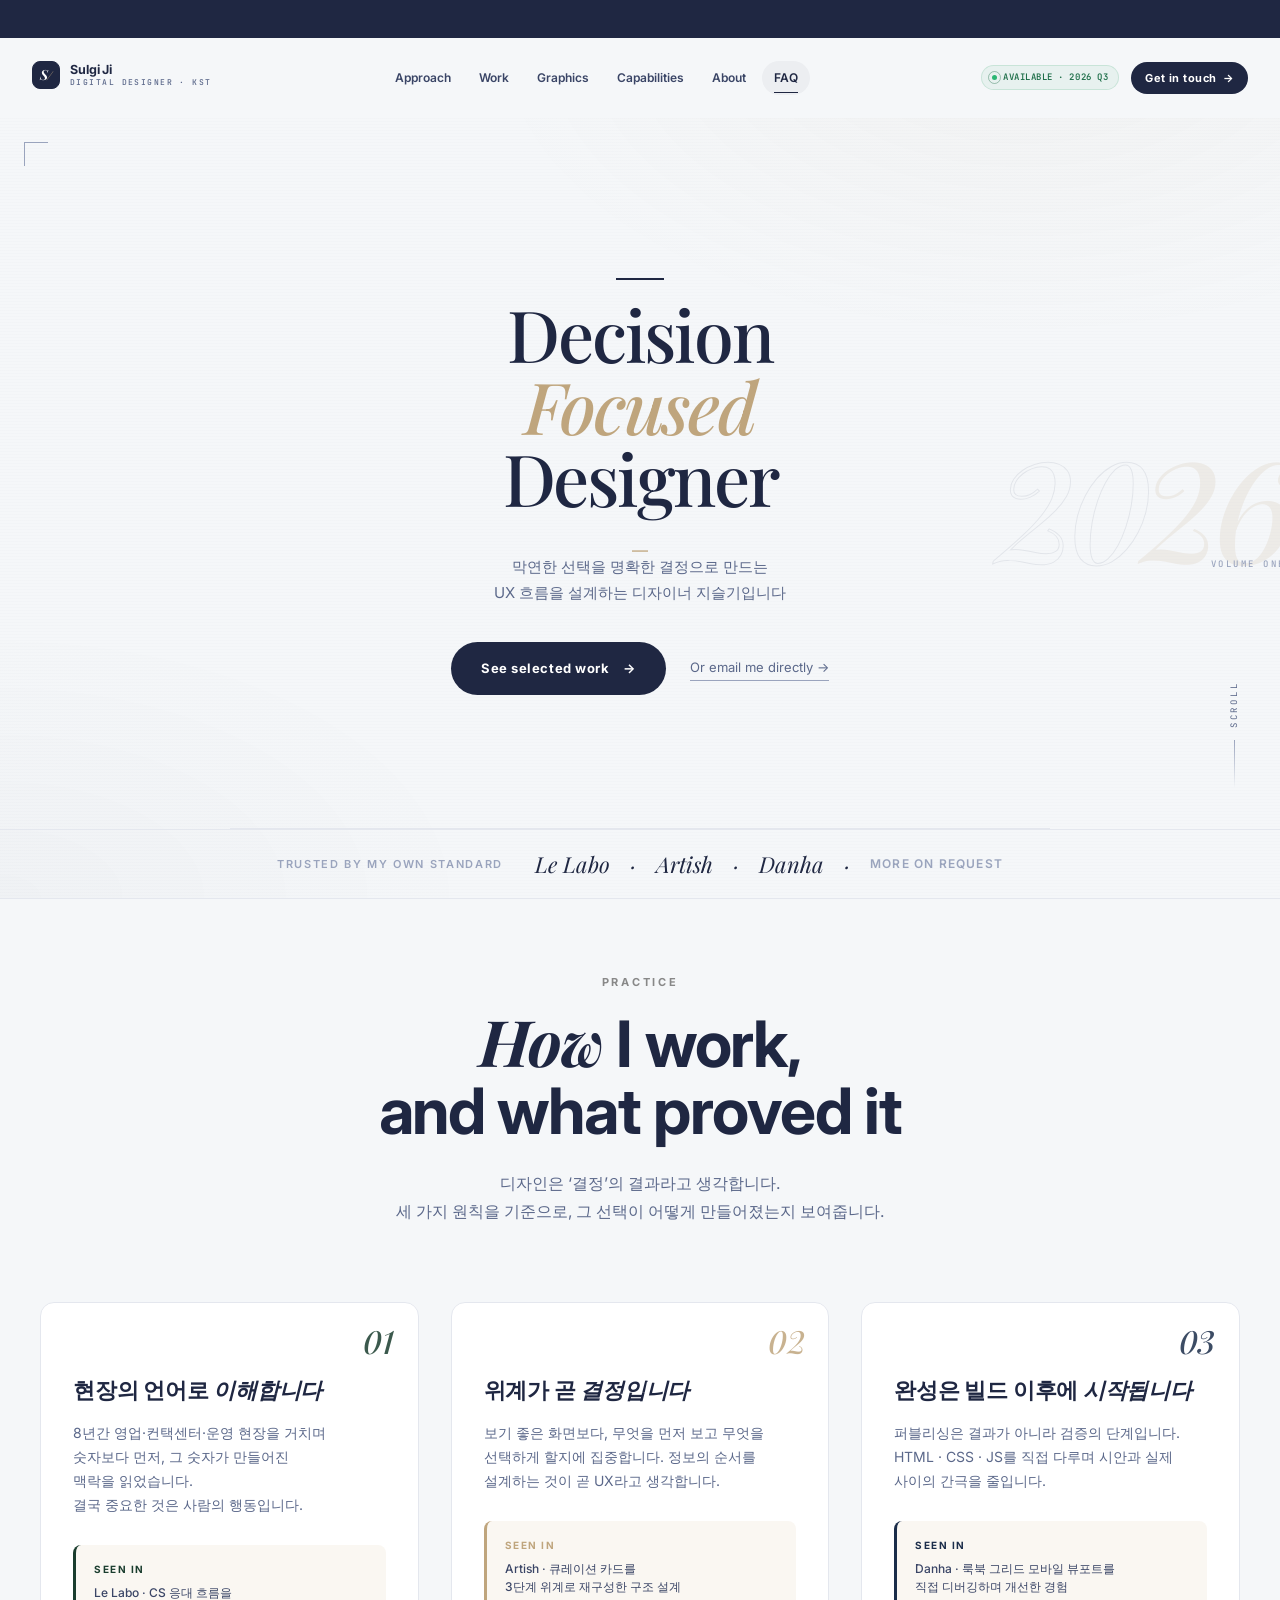
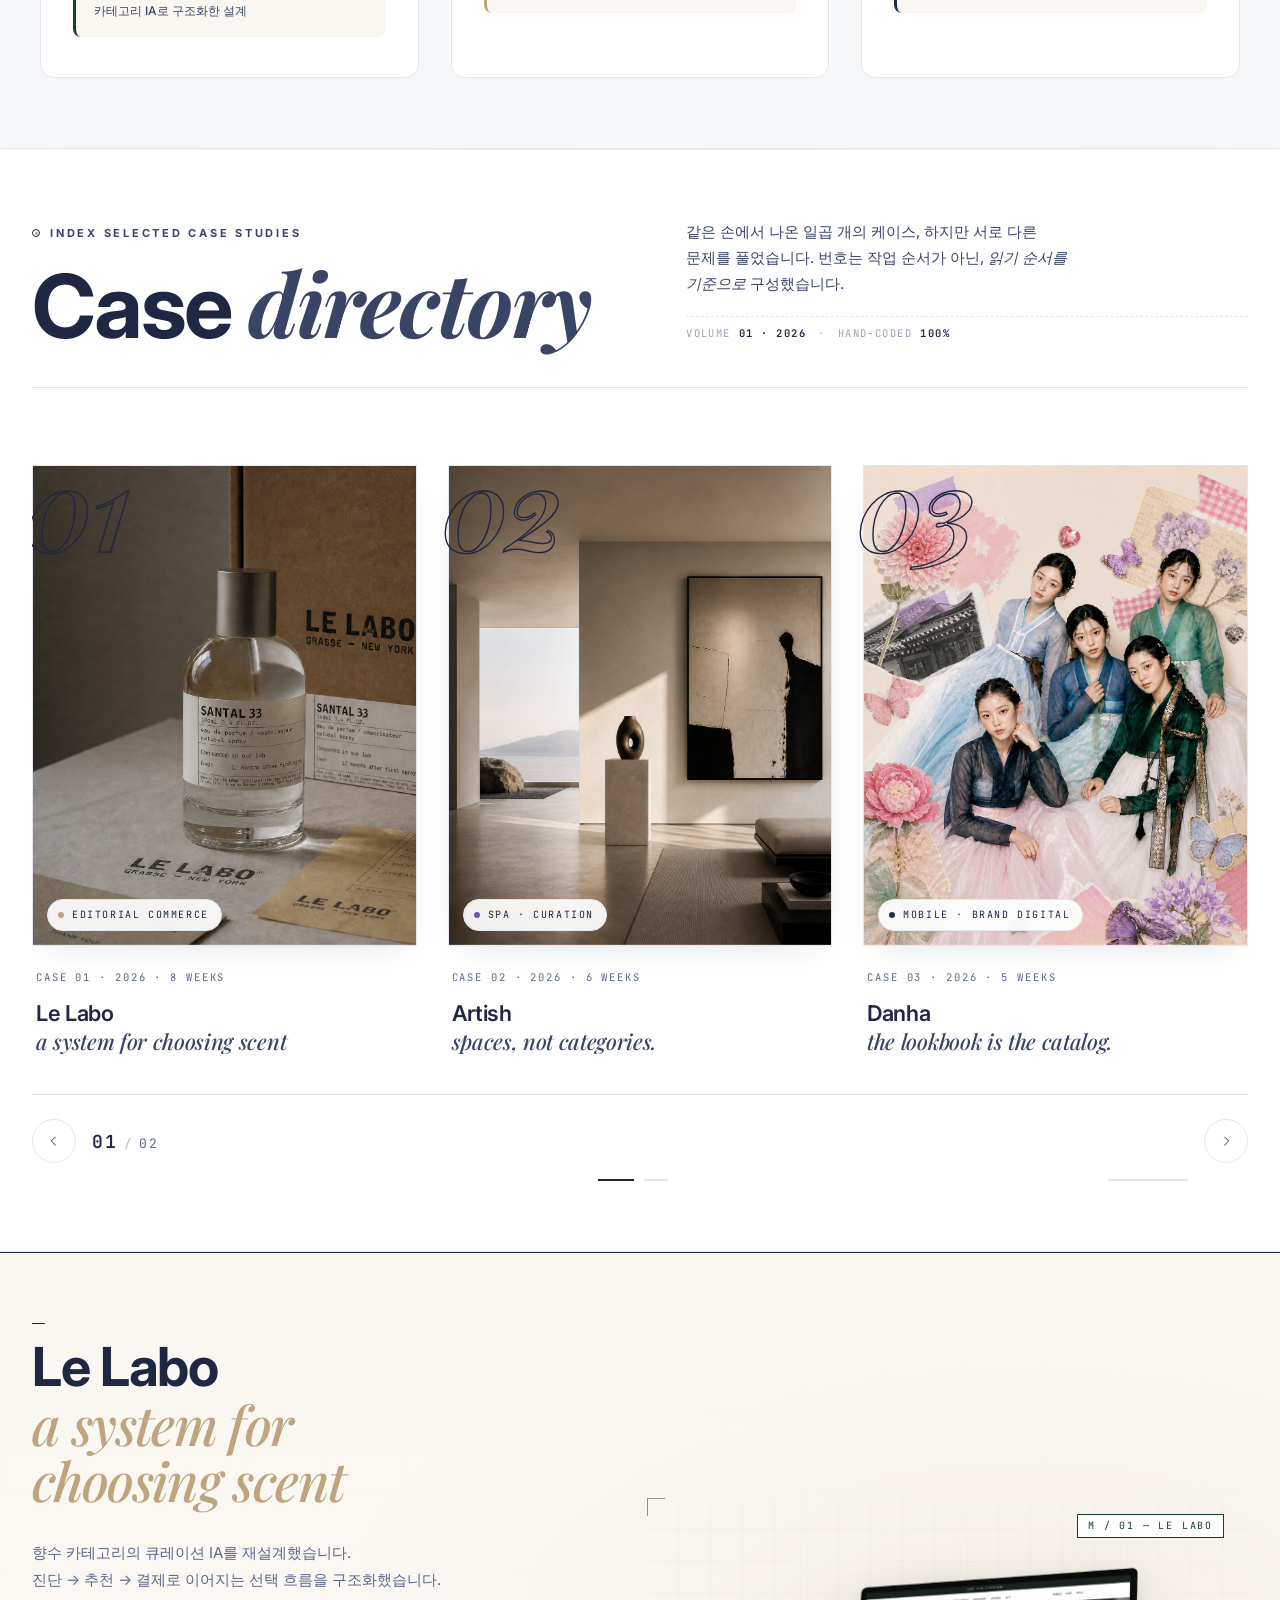
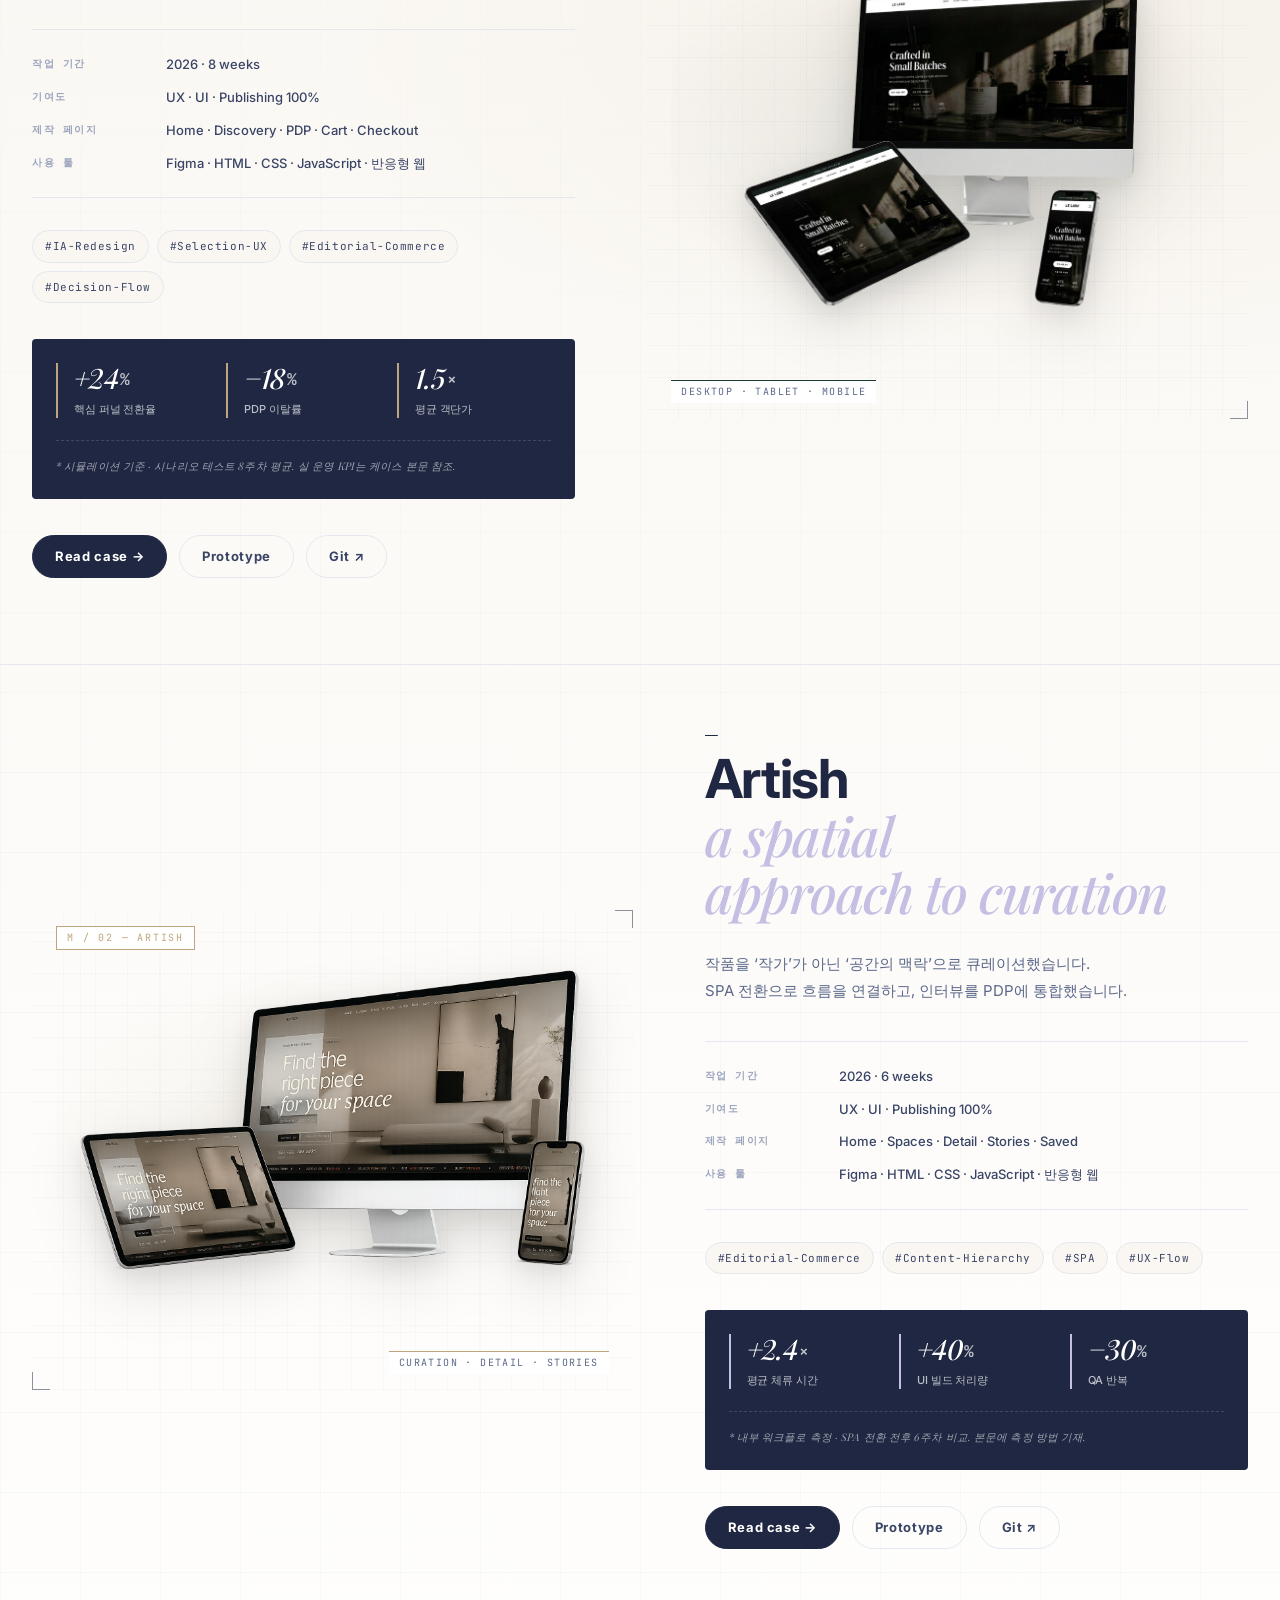
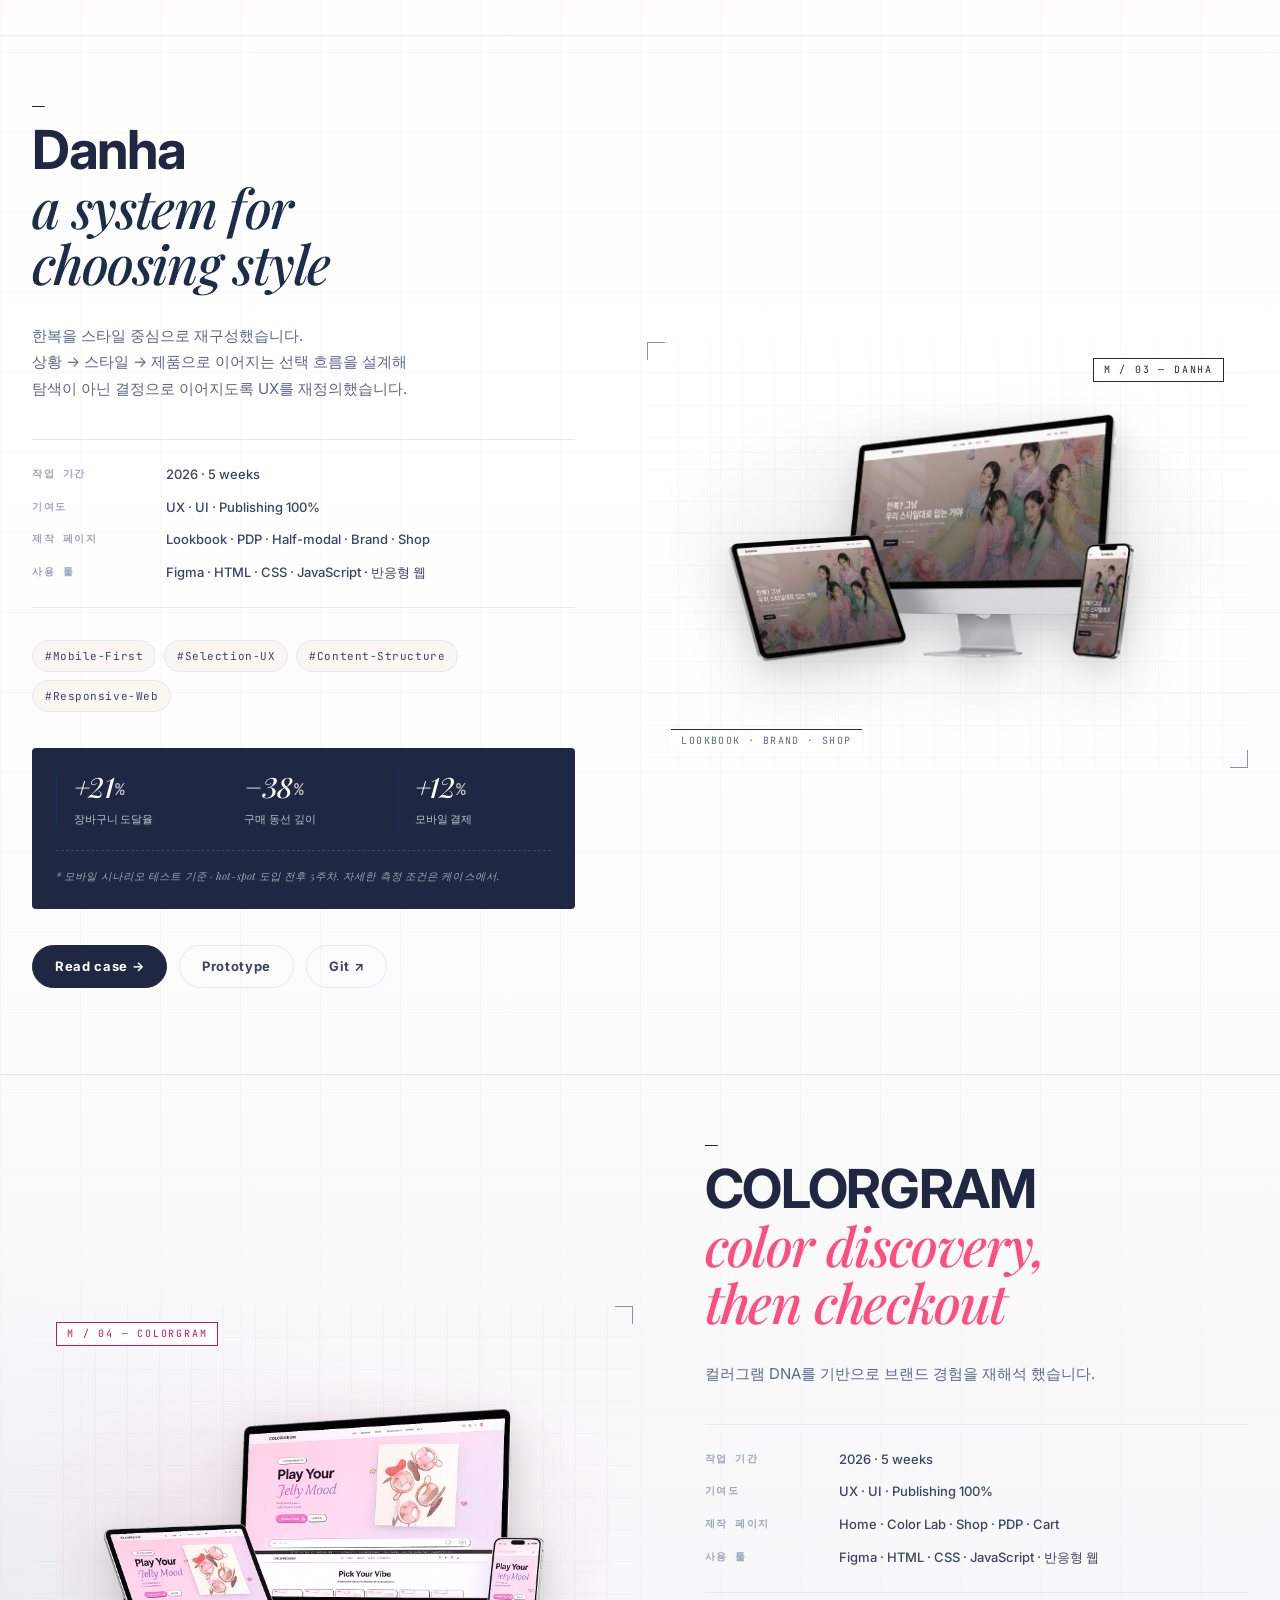
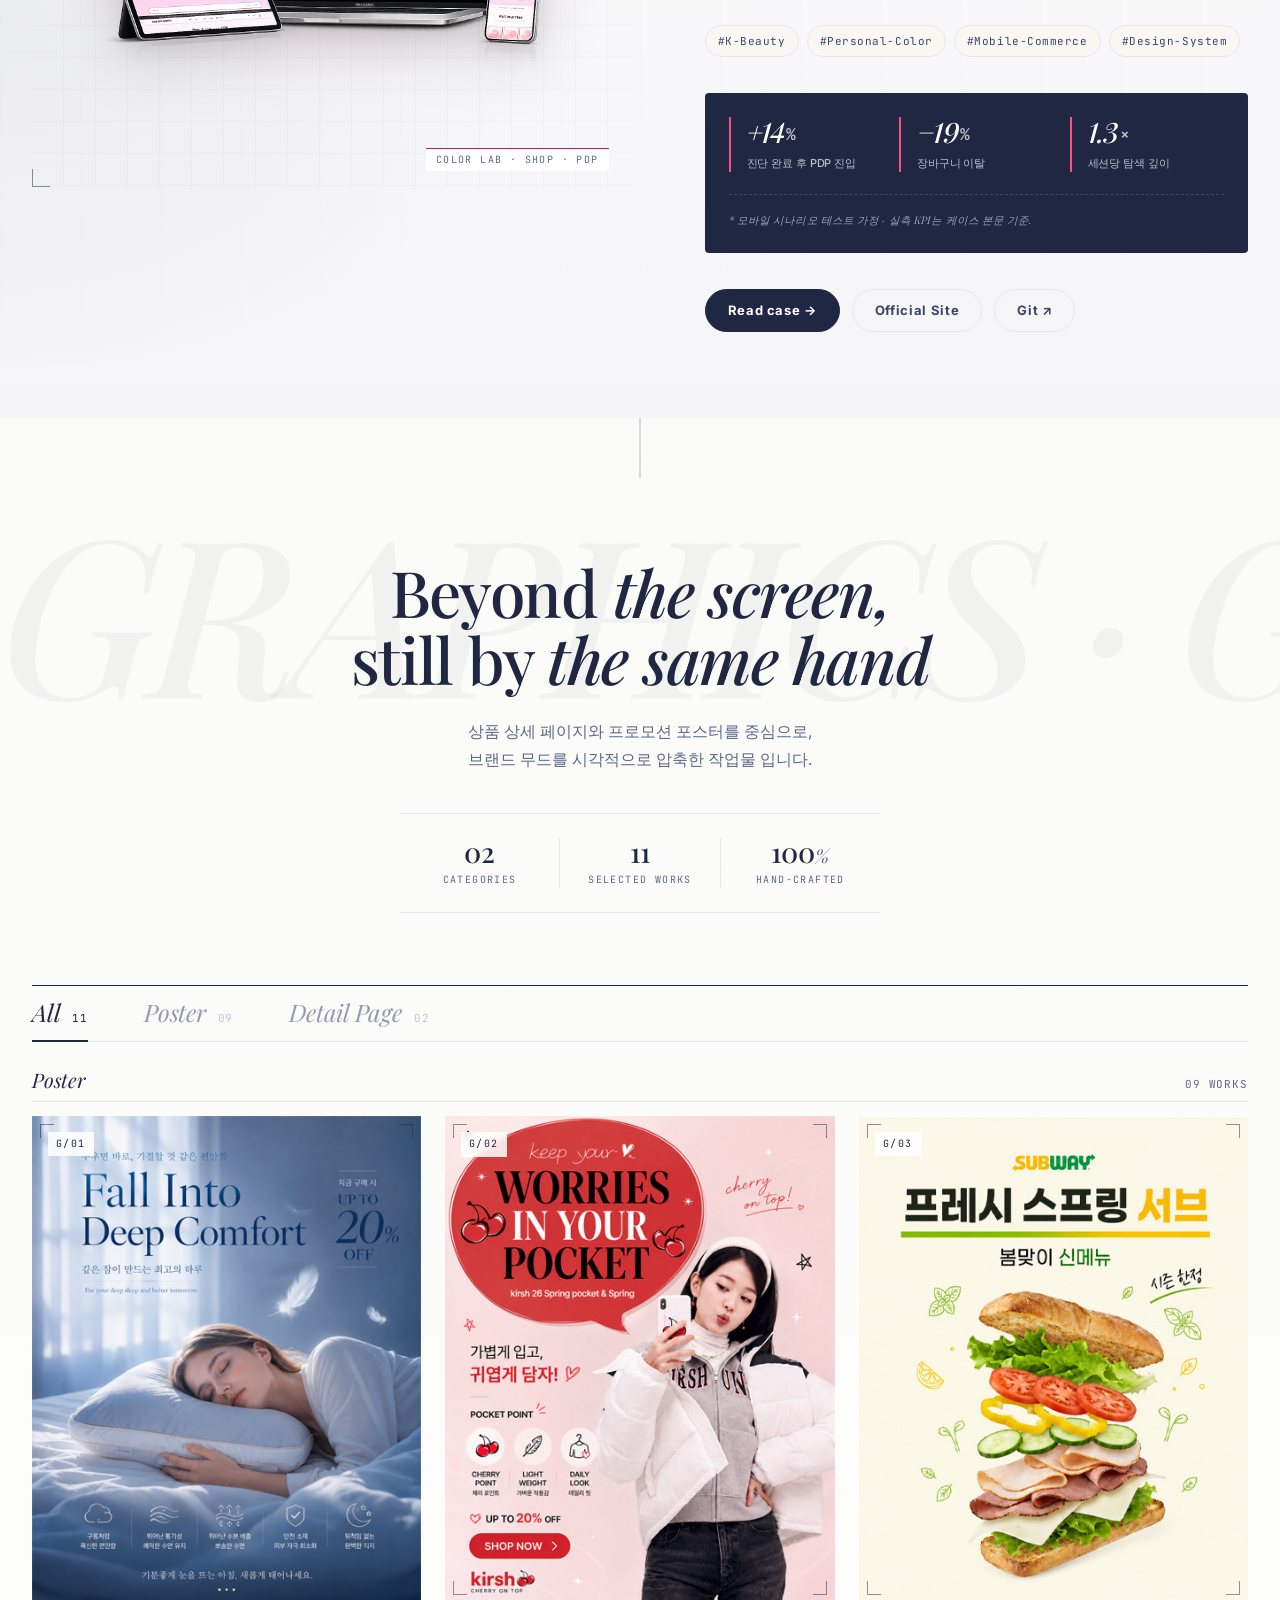
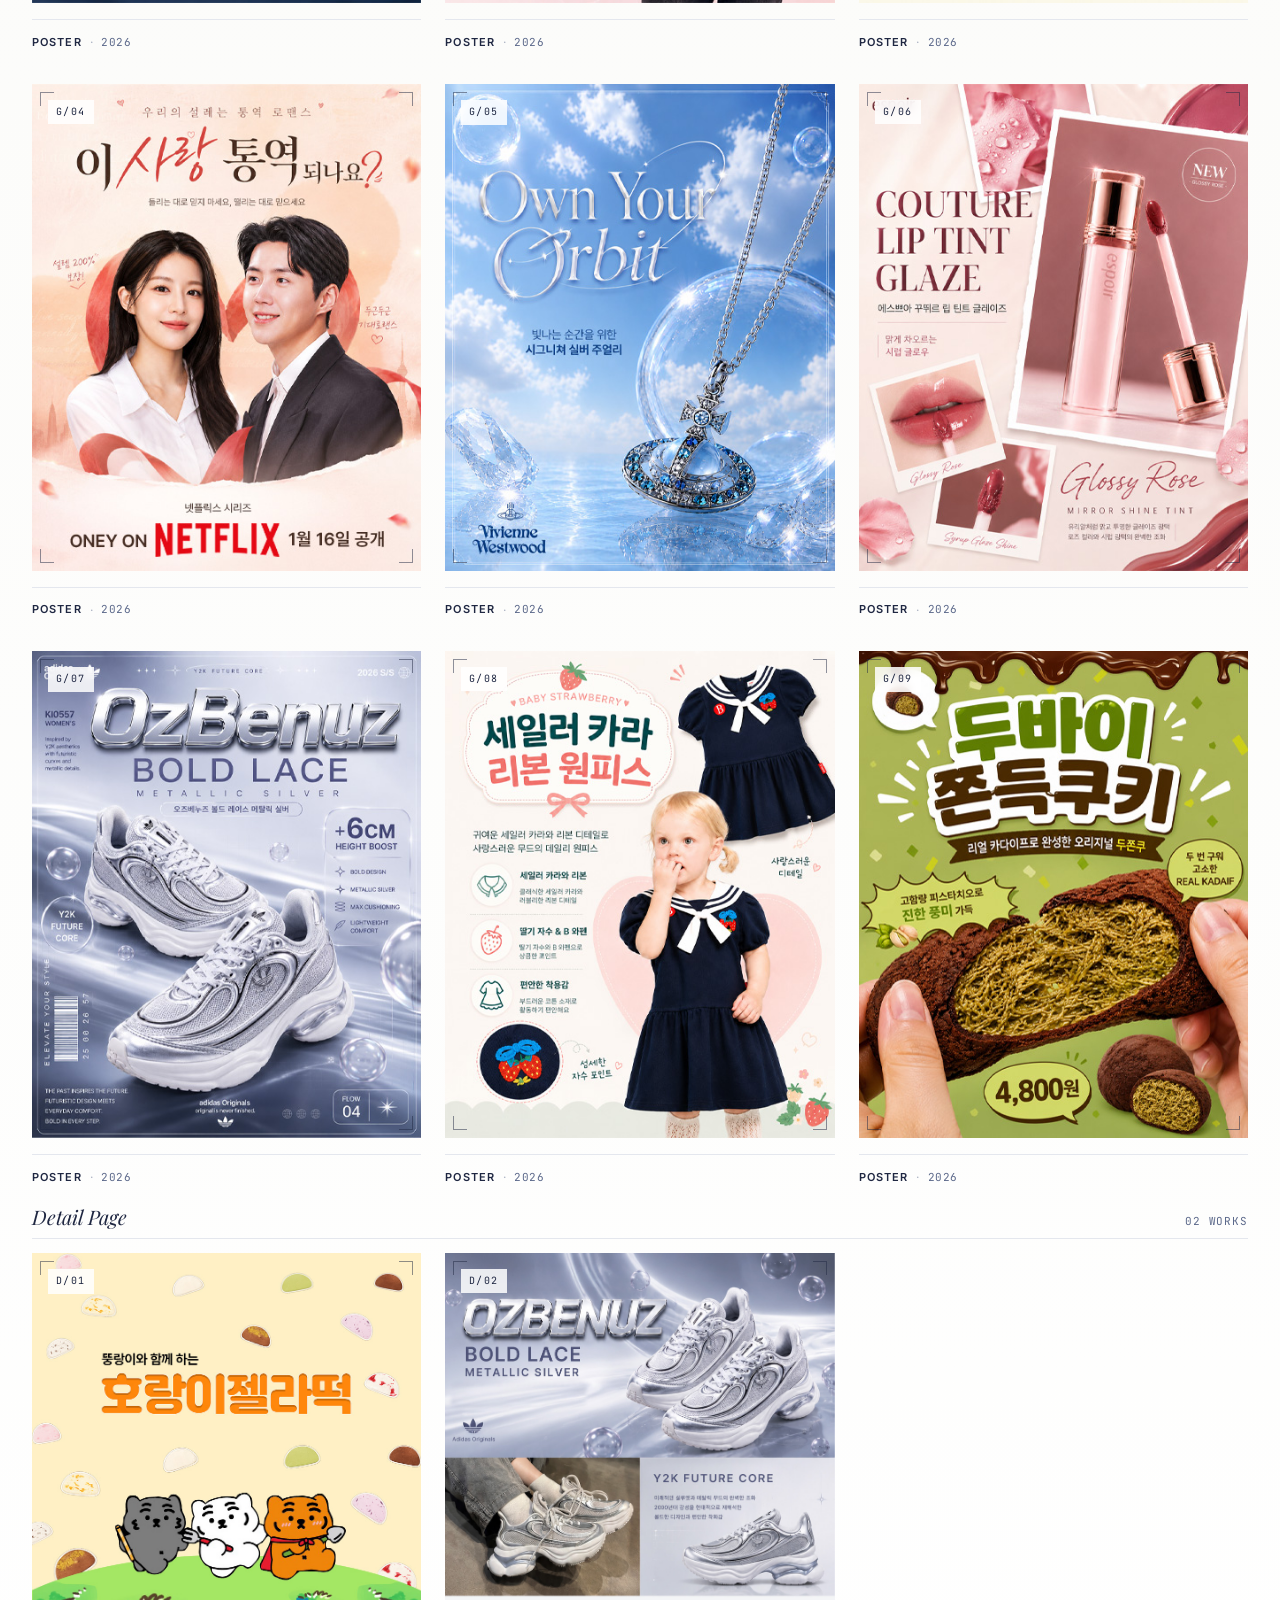
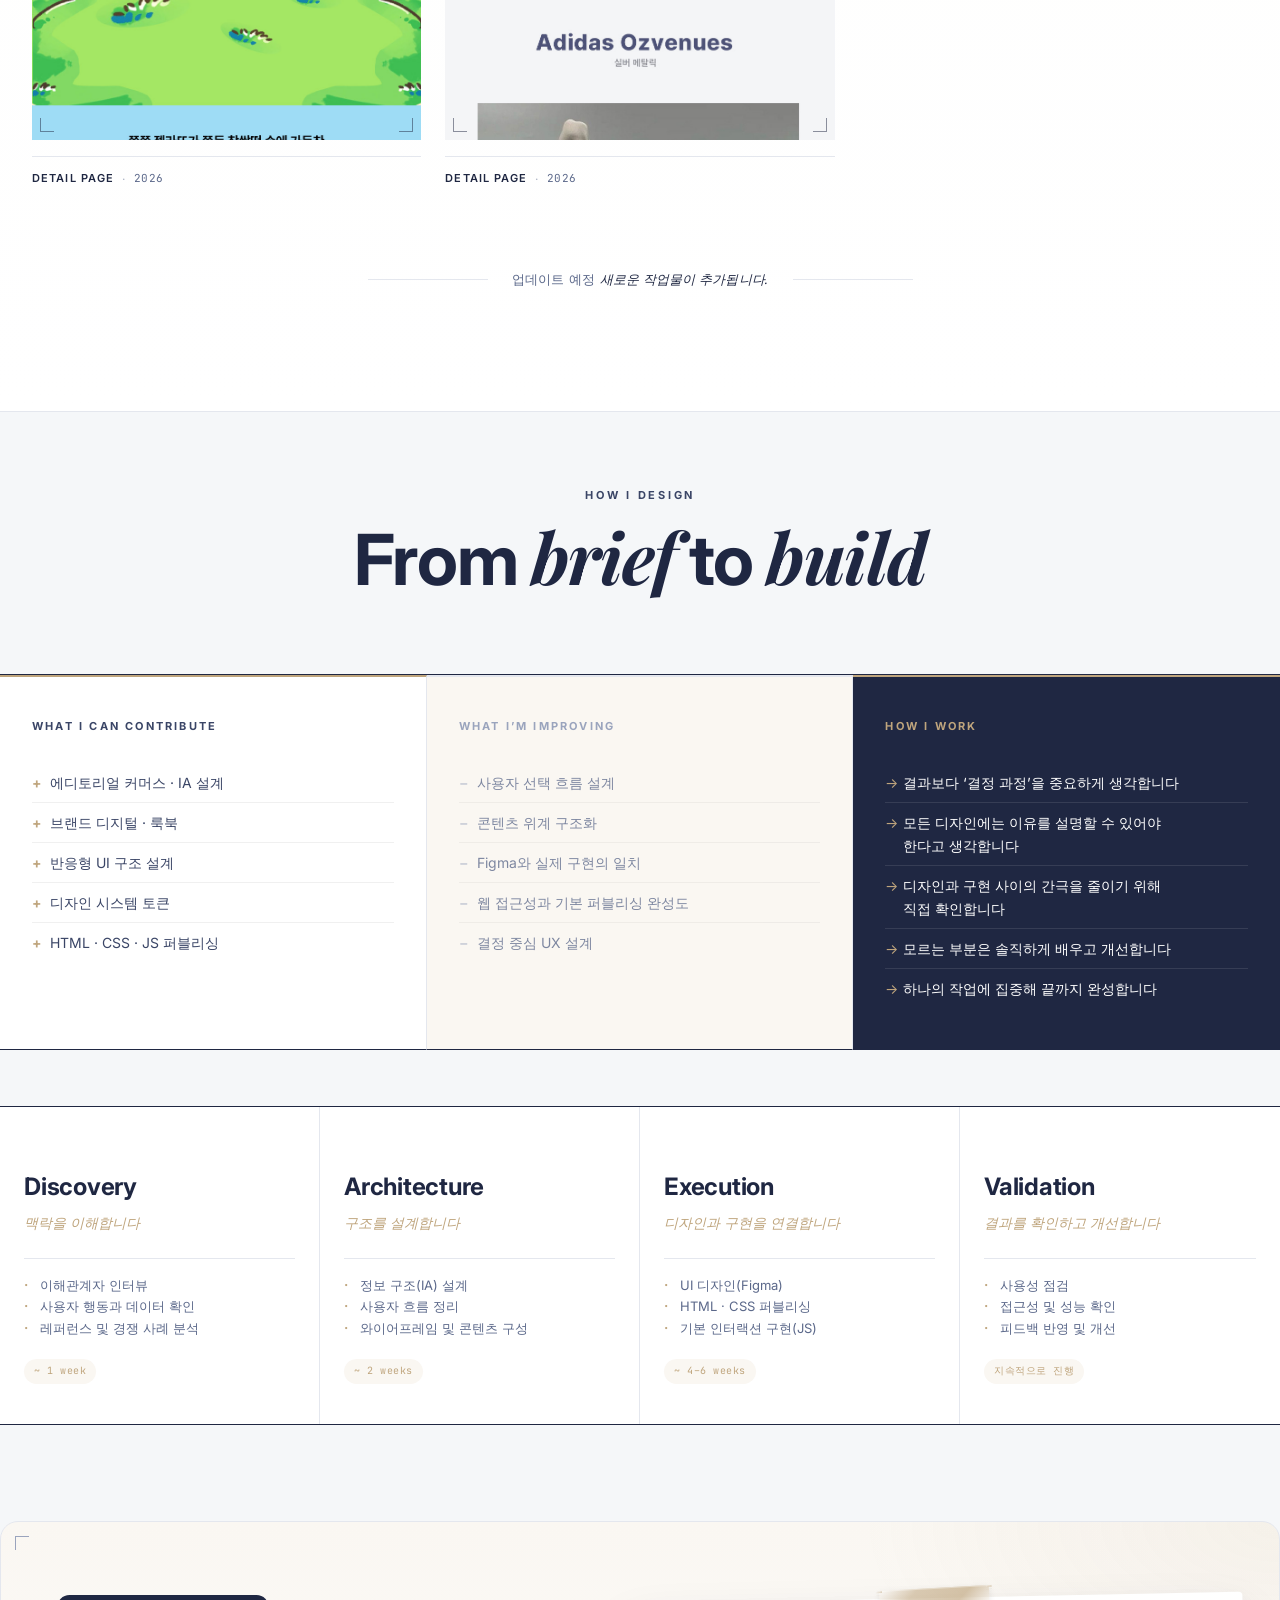
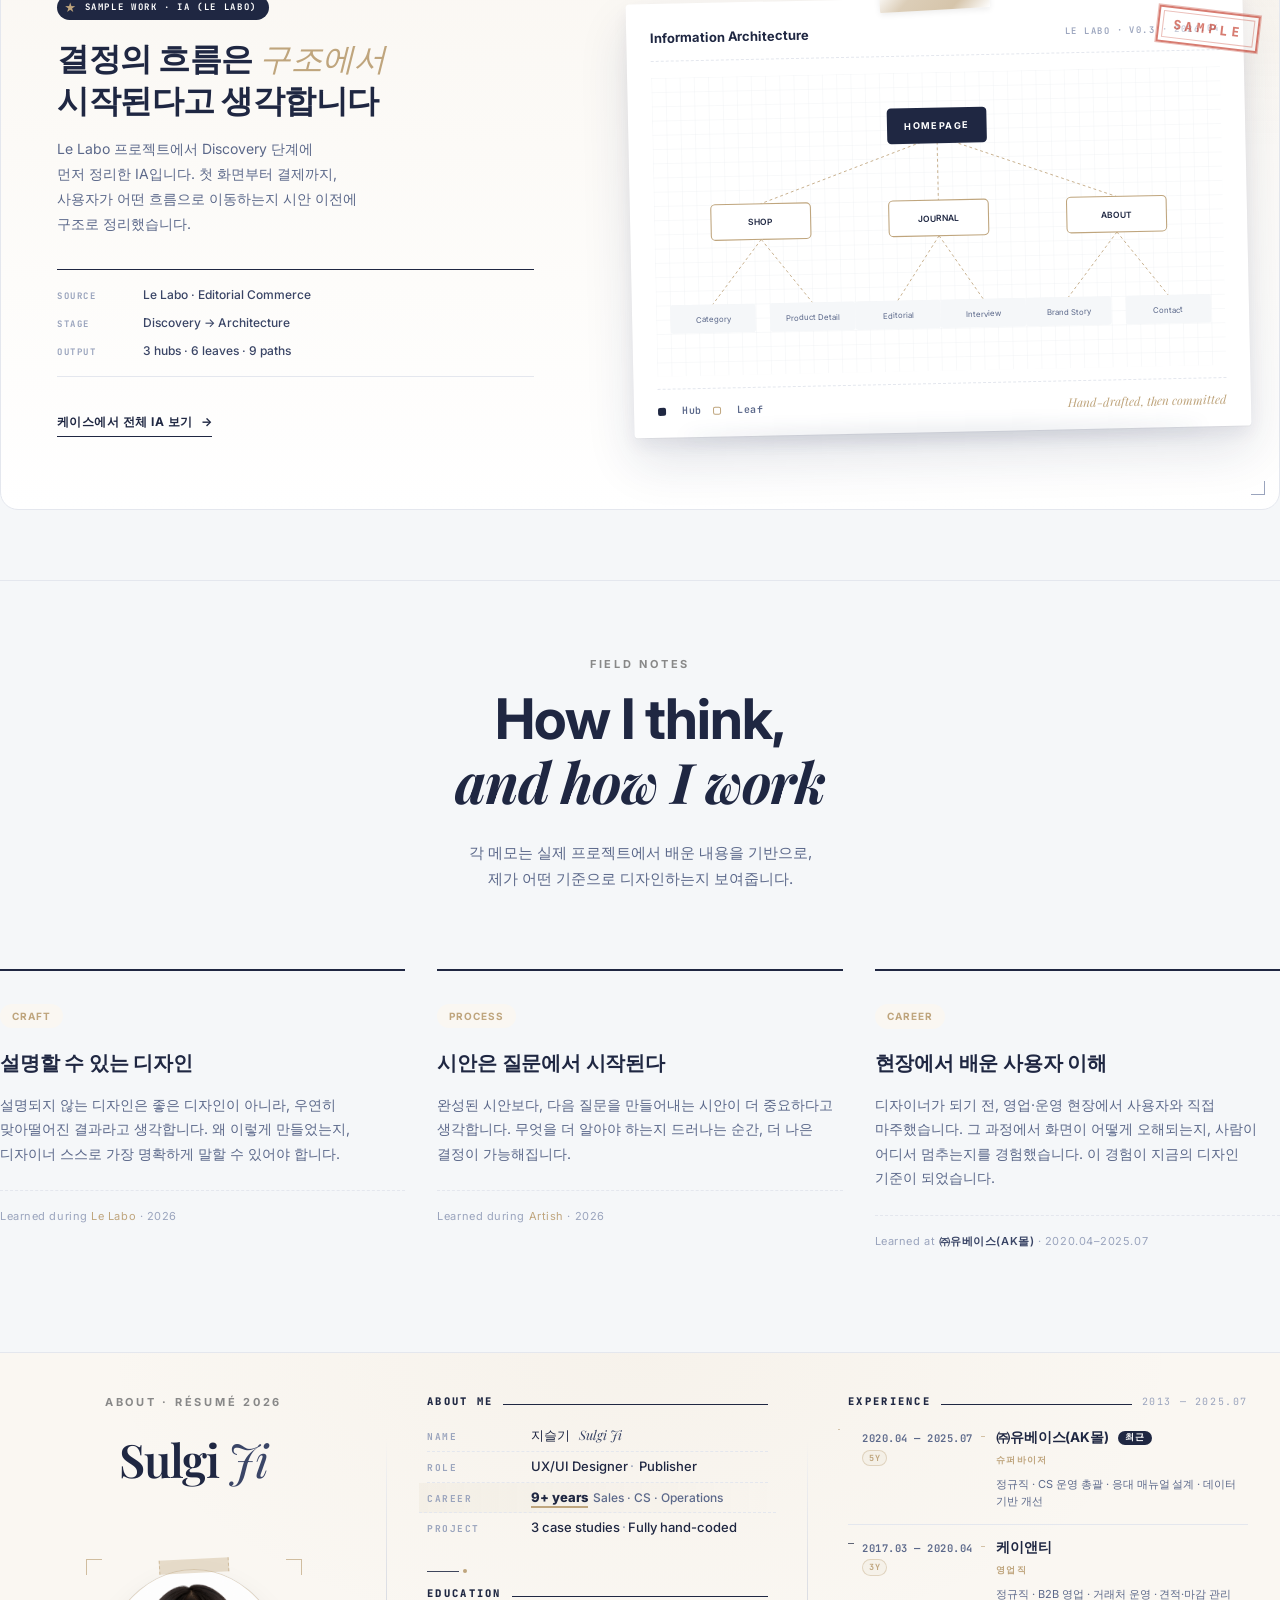
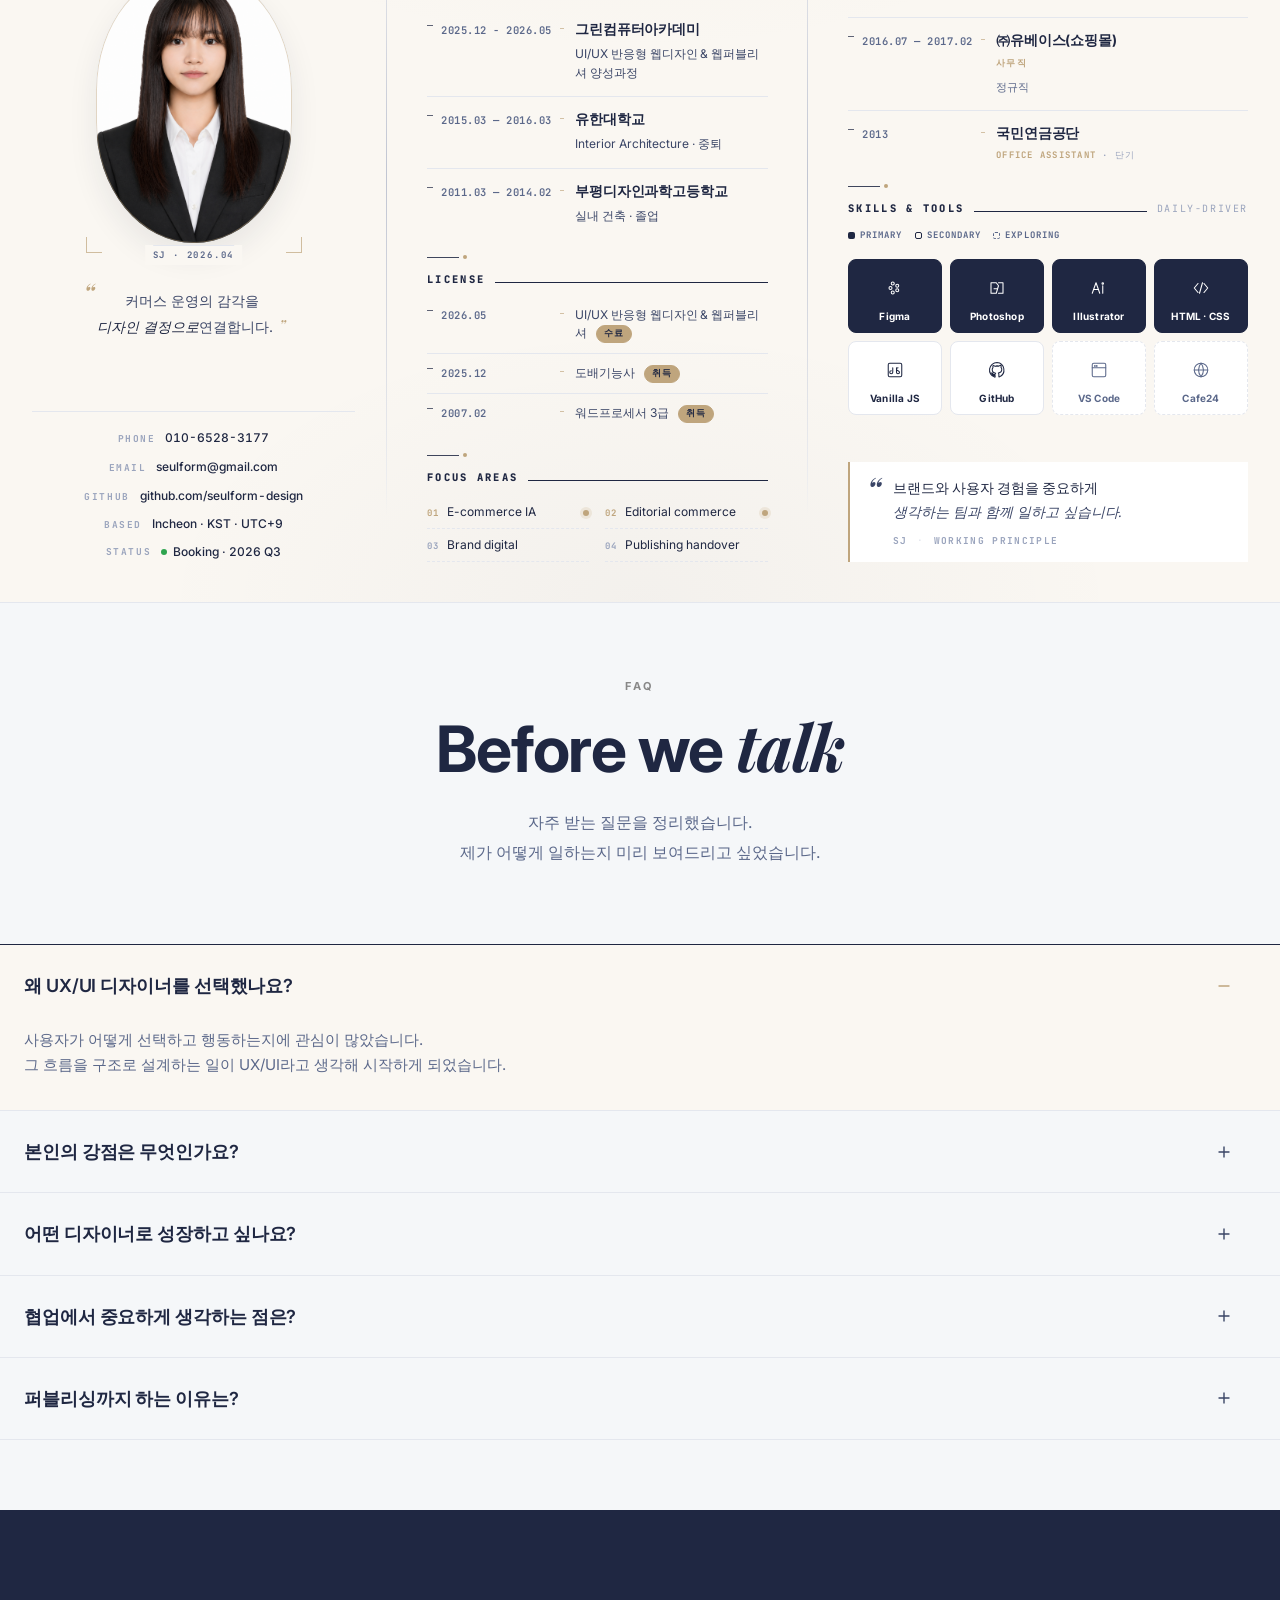
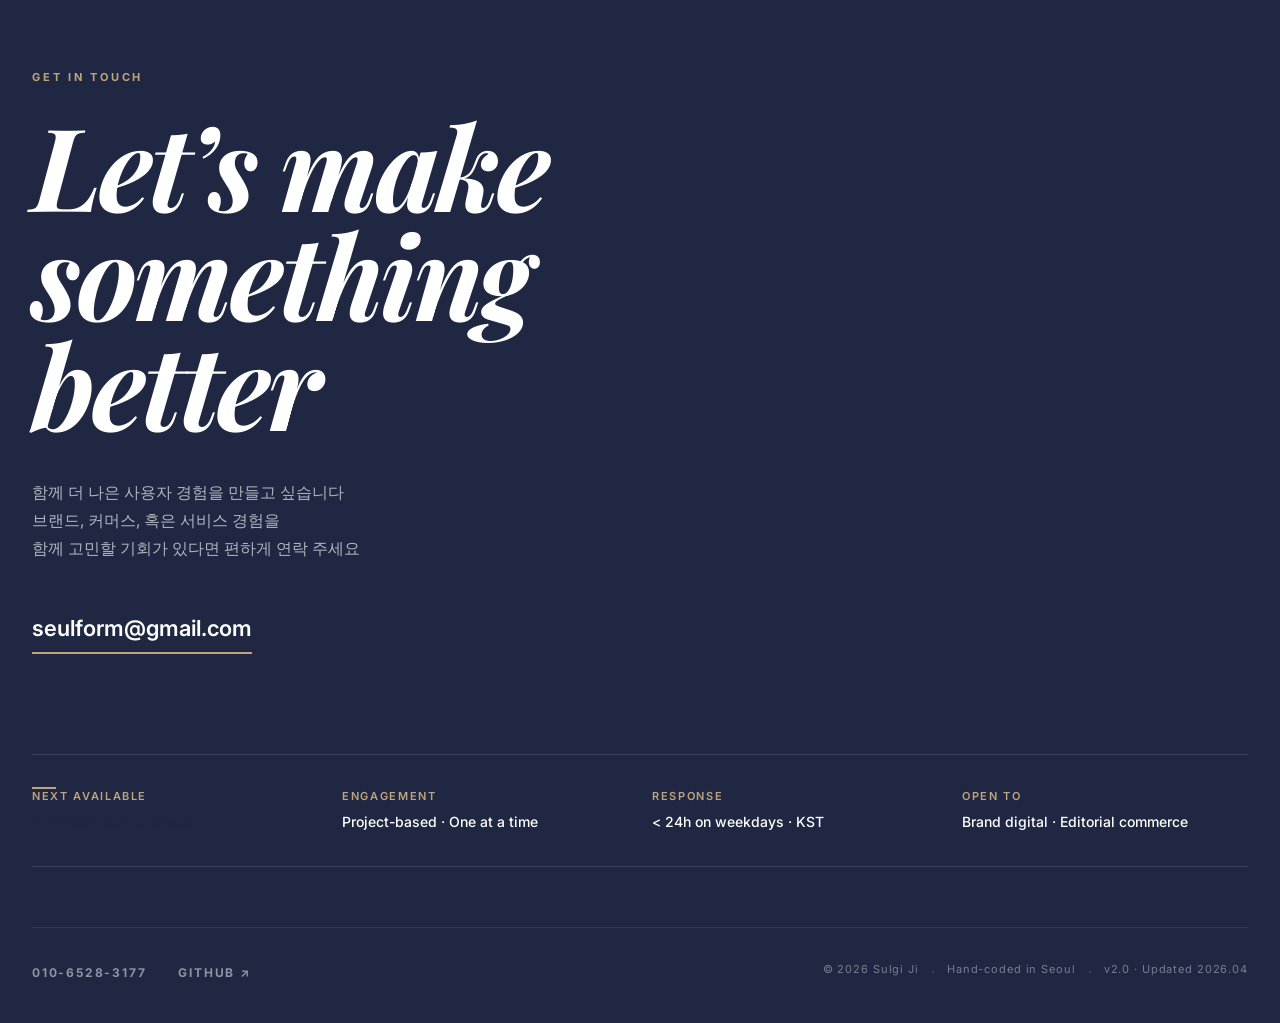
==== commit ad2305d3: "update" ====
--- a/index.html
+++ b/index.html
@@ -1,5 +1,6 @@
 <!DOCTYPE html>
 <html lang="ko">
+
 <head>
     <meta charset="UTF-8">
     <meta name="viewport" content="width=device-width, initial-scale=1.0">
@@ -8,7 +9,9 @@
     <title>지슬기 Digital Designer Portfolio</title>
     <link rel="preconnect" href="https://fonts.googleapis.com">
     <link rel="preconnect" href="https://fonts.gstatic.com" crossorigin>
-    <link href="https://fonts.googleapis.com/css2?family=Inter:wght@400;500;600;700;800&family=Playfair+Display:ital,wght@0,500;1,500&family=JetBrains+Mono:wght@400;500&display=swap" rel="stylesheet">
+    <link
+        href="https://fonts.googleapis.com/css2?family=Inter:wght@400;500;600;700;800&family=Playfair+Display:ital,wght@0,500;1,500&family=JetBrains+Mono:wght@400;500&display=swap"
+        rel="stylesheet">
     <link rel="stylesheet" href="styles/reset.css">
     <link rel="stylesheet" href="styles/common.css">
     <link rel="stylesheet" href="styles/collage.css">
@@ -23,7 +26,8 @@
         <!-- ================================================================================ TICKER / Top Strip ====================================================== -->
         <div class="top-ticker" aria-hidden="true">
             <div class="ticker-track">
-                <span>Junior UX/UI Designer · ‘선택’을 설계하는 디자이너 · Editorial Commerce / Brand Digital · Incheon, KST (UTC+9)</span>
+                <span>Junior UX/UI Designer · ‘선택’을 설계하는 디자이너 · Editorial Commerce / Brand Digital · Incheon, KST
+                    (UTC+9)</span>
             </div>
         </div>
         <header id="header" class="site-header">
@@ -201,7 +205,8 @@
                                             <span class="index-no-fill">01</span>
                                         </span>
                                         <figure class="index-figure">
-                                            <img src="./images/lelabo0.png" alt="Le Labo · editorial cover" loading="lazy">
+                                            <img src="./images/lelabo0.png" alt="Le Labo · editorial cover"
+                                                loading="lazy">
                                             <figcaption class="index-fig-tag">
                                                 <span class="ift-dot" aria-hidden="true"></span>
                                                 Editorial Commerce
@@ -223,7 +228,8 @@
                                             <span class="index-no-fill">02</span>
                                         </span>
                                         <figure class="index-figure">
-                                            <img src="./images/artish0.png" alt="Artish · curated gallery" loading="lazy">
+                                            <img src="./images/artish0.png" alt="Artish · curated gallery"
+                                                loading="lazy">
                                             <figcaption class="index-fig-tag">
                                                 <span class="ift-dot" aria-hidden="true"></span>
                                                 SPA · Curation
@@ -267,7 +273,8 @@
                                             <span class="index-no-fill">04</span>
                                         </span>
                                         <figure class="index-figure">
-                                            <img src="./images/gram.png" alt="COLORGRAM · beauty commerce" loading="lazy">
+                                            <img src="./images/gram.png" alt="COLORGRAM · beauty commerce"
+                                                loading="lazy">
                                             <figcaption class="index-fig-tag">
                                                 <span class="ift-dot" aria-hidden="true"></span>
                                                 Beauty · Color Lab
@@ -289,7 +296,8 @@
                                             <span class="index-no-fill">05</span>
                                         </span>
                                         <figure class="index-figure">
-                                            <img src="./images/dakyoungsnd0.png" alt="다경에스앤디 · corporate" loading="lazy">
+                                            <img src="./images/dakyoungsnd0.png" alt="다경에스앤디 · corporate"
+                                                loading="lazy">
                                             <figcaption class="index-fig-tag">
                                                 <span class="ift-dot" aria-hidden="true"></span>
                                                 B2B · Corporate
@@ -311,7 +319,8 @@
                                             <span class="index-no-fill">06</span>
                                         </span>
                                         <figure class="index-figure">
-                                            <img src="./images/threece0.png" alt="3CE · editorial beauty" loading="lazy">
+                                            <img src="./images/threece0.png" alt="3CE · editorial beauty"
+                                                loading="lazy">
                                             <figcaption class="index-fig-tag">
                                                 <span class="ift-dot" aria-hidden="true"></span>
                                                 Lookbook · Grid
@@ -352,8 +361,9 @@
                         </div>
                         <div class="index-controls">
                             <button class="index-arrow" data-dir="prev" type="button" aria-label="Previous case">
-                                <svg viewBox="0 0 24 24" aria-hidden="true" fill="none" stroke="currentColor" stroke-width="1.4" stroke-linecap="round" stroke-linejoin="round">
-                                    <path d="M14 6l-6 6 6 6"/>
+                                <svg viewBox="0 0 24 24" aria-hidden="true" fill="none" stroke="currentColor"
+                                    stroke-width="1.4" stroke-linecap="round" stroke-linejoin="round">
+                                    <path d="M14 6l-6 6 6 6" />
                                 </svg>
                             </button>
                             <span class="index-counter" aria-live="polite">
@@ -362,8 +372,9 @@
                                 <span class="index-total">02</span>
                             </span>
                             <button class="index-arrow" data-dir="next" type="button" aria-label="Next case">
-                                <svg viewBox="0 0 24 24" aria-hidden="true" fill="none" stroke="currentColor" stroke-width="1.4" stroke-linecap="round" stroke-linejoin="round">
-                                    <path d="M10 6l6 6-6 6"/>
+                                <svg viewBox="0 0 24 24" aria-hidden="true" fill="none" stroke="currentColor"
+                                    stroke-width="1.4" stroke-linecap="round" stroke-linejoin="round">
+                                    <path d="M10 6l6 6-6 6" />
                                 </svg>
                             </button>
                             <div class="index-dots" role="tablist" aria-label="Slider pagination"></div>
@@ -372,12 +383,6 @@
                             </div>
                         </div>
                     </div>
-                    <footer class="index-footer">
-                        <span class="index-foot-rule" aria-hidden="true"></span>
-                        <span class="index-foot-text">
-                            전체 케이스는 아래 <a href="#work" class="index-foot-link">Selected Work</a>에서 결정의 근거와 과정까지.
-                        </span>
-                    </footer>
                 </div>
             </section>
             <!-- ======================================================== 4. WORK · Real Product Showcase ========== -->
@@ -436,14 +441,17 @@
                             </div>
                             <div class="showcase-buttons">
                                 <a href="lelabo.html" class="btn-showcase btn-fill">Read case →</a>
-                                <a href="https://www.figma.com/proto/ga3eCiQWG3BlXrYooet4bL/%ED%94%84%EB%A1%9C%EC%A0%9D%ED%8A%B8?node-id=3-1231&t=LuPzz9LuGNj3jEgd-1&scaling=min-zoom&content-scaling=fixed&page-id=0%3A1&starting-point-node-id=3%3A1231&hide-ui=1&hotspot-hints=0&disable-default-keyboard-nav=1" target="_blank" rel="noopener" class="btn-showcase btn-outline">Prototype</a>
-                                <a href="https://seulform-design.github.io/seulDesignlelabo/" target="_blank" rel="noopener" class="btn-showcase btn-outline">Git ↗</a>
+                                <a href="https://www.figma.com/proto/ga3eCiQWG3BlXrYooet4bL/%ED%94%84%EB%A1%9C%EC%A0%9D%ED%8A%B8?node-id=3-1231&t=LuPzz9LuGNj3jEgd-1&scaling=min-zoom&content-scaling=fixed&page-id=0%3A1&starting-point-node-id=3%3A1231&hide-ui=1&hotspot-hints=0&disable-default-keyboard-nav=1"
+                                    target="_blank" rel="noopener" class="btn-showcase btn-outline">Prototype</a>
+                                <a href="https://seulform-design.github.io/seulDesignlelabo/" target="_blank"
+                                    rel="noopener" class="btn-showcase btn-outline">Git ↗</a>
                             </div>
                         </div>
                         <!-- RIGHT · MOCKUP IMAGE -->
                         <div class="showcase-visual">
                             <div class="mockup-v2" data-mockup="lelabo">
-                                <img class="mockup-img" src="./images/Mockup1.png" alt="Le Labo · 디바이스 목업" loading="lazy">
+                                <img class="mockup-img" src="./images/Mockup1.png" alt="Le Labo · 디바이스 목업"
+                                    loading="lazy">
                             </div>
                         </div>
                     </div>
@@ -454,7 +462,8 @@
                         <!-- LEFT · MOCKUP IMAGE -->
                         <div class="showcase-visual">
                             <div class="mockup-v2" data-mockup="artish">
-                                <img class="mockup-img" src="./images/Mockup2.png" alt="Artish · 디바이스 목업" loading="lazy">
+                                <img class="mockup-img" src="./images/Mockup2.png" alt="Artish · 디바이스 목업"
+                                    loading="lazy">
                             </div>
                         </div>
                         <!-- RIGHT (info) -->
@@ -508,8 +517,10 @@
                             </div>
                             <div class="showcase-buttons">
                                 <a href="artish.html" class="btn-showcase btn-fill">Read case →</a>
-                                <a href="https://www.figma.com/proto/ga3eCiQWG3BlXrYooet4bL/%ED%94%84%EB%A1%9C%EC%A0%9D%ED%8A%B8?node-id=2-4&t=bKYg3DPFUThQEdGj-1&scaling=min-zoom&content-scaling=fixed&page-id=2%3A2&starting-point-node-id=2%3A4&hide-ui=1&hotspot-hints=0&disable-default-keyboard-nav=1" target="_blank" rel="noopener" class="btn-showcase btn-outline">Prototype</a>
-                                <a href="https://seulform-design.github.io/seulDesignartsh/" target="_blank" rel="noopener" class="btn-showcase btn-outline">Git ↗</a>
+                                <a href="https://www.figma.com/proto/ga3eCiQWG3BlXrYooet4bL/%ED%94%84%EB%A1%9C%EC%A0%9D%ED%8A%B8?node-id=2-4&t=bKYg3DPFUThQEdGj-1&scaling=min-zoom&content-scaling=fixed&page-id=2%3A2&starting-point-node-id=2%3A4&hide-ui=1&hotspot-hints=0&disable-default-keyboard-nav=1"
+                                    target="_blank" rel="noopener" class="btn-showcase btn-outline">Prototype</a>
+                                <a href="https://seulform-design.github.io/seulDesignartsh/" target="_blank"
+                                    rel="noopener" class="btn-showcase btn-outline">Git ↗</a>
                             </div>
                         </div>
                     </div>
@@ -568,8 +579,10 @@
                             </div>
                             <div class="showcase-buttons">
                                 <a href="danha.html" class="btn-showcase btn-fill">Read case →</a>
-                                <a href="https://www.figma.com/proto/ga3eCiQWG3BlXrYooet4bL/%ED%94%84%EB%A1%9C%EC%A0%9D%ED%8A%B8?node-id=3-3131&p=f&t=tX1YsXxMXV06uepz-1&scaling=min-zoom&content-scaling=fixed&page-id=2%3A3&starting-point-node-id=3%3A3131&hide-ui=1&hotspot-hints=0&disable-default-keyboard-nav=1" target="_blank" rel="noopener" class="btn-showcase btn-outline">Prototype</a>
-                                <a href="https://seulform-design.github.io/seulDesigndanha/" target="_blank" rel="noopener" class="btn-showcase btn-outline">Git ↗</a>
+                                <a href="https://www.figma.com/proto/ga3eCiQWG3BlXrYooet4bL/%ED%94%84%EB%A1%9C%EC%A0%9D%ED%8A%B8?node-id=3-3131&p=f&t=tX1YsXxMXV06uepz-1&scaling=min-zoom&content-scaling=fixed&page-id=2%3A3&starting-point-node-id=3%3A3131&hide-ui=1&hotspot-hints=0&disable-default-keyboard-nav=1"
+                                    target="_blank" rel="noopener" class="btn-showcase btn-outline">Prototype</a>
+                                <a href="https://seulform-design.github.io/seulDesigndanha/" target="_blank"
+                                    rel="noopener" class="btn-showcase btn-outline">Git ↗</a>
                             </div>
                         </div>
                         <!-- RIGHT · MOCKUP IMAGE -->
@@ -581,12 +594,14 @@
                     </div>
                 </article>
                 <!-- ========================================================PROJECT 04 · COLORGRAM (우 텍스트 / 좌 목업)======================================================== -->
-                <article class="showcase-project showcase-reverse project-card" data-accent="colorgram" data-aos="fade-up">
+                <article class="showcase-project showcase-reverse project-card" data-accent="colorgram"
+                    data-aos="fade-up">
                     <div class="container showcase-grid">
                         <!-- LEFT · MOCKUP -->
                         <div class="showcase-visual">
                             <div class="mockup-v2" data-mockup="colorgram">
-                                <img class="mockup-img" src="./images/Mockup4.png" alt="COLORGRAM · 디바이스 목업" loading="lazy">
+                                <img class="mockup-img" src="./images/Mockup4.png" alt="COLORGRAM · 디바이스 목업"
+                                    loading="lazy">
                             </div>
                         </div>
                         <!-- RIGHT · info -->
@@ -639,8 +654,10 @@
                             </div>
                             <div class="showcase-buttons">
                                 <a href="colorgram.html" class="btn-showcase btn-fill">Read case →</a>
-                                <a href="https://brand.naver.com/colorgram/?n_media=27758&amp;n_query=%EC%BB%AC%EB%9F%AC%EA%B7%B8%EB%9E%A8%EA%B3%B5%EC%8B%9D%EC%82%AC%EC%9D%B4%ED%8A%B8&amp;n_rank=1&amp;n_ad_group=grp-a001-01-000000041314941&amp;n_ad=nad-a001-01-000000449406894&amp;n_keyword_id=nkw-a001-01-000006118690857&amp;n_keyword=%EC%BB%AC%EB%9F%AC%EA%B7%B8%EB%9E%A8%ED%99%88%ED%8E%98%EC%9D%B4%EC%A7%80&amp;n_campaign_type=1&amp;n_ad_group_type=1&amp;n_match=4&amp;NaPm=ct%3Dmp0z0qla%7Cci%3DERc421ec02%2D4d17%2D11f1%2Da215%2D4e61dae840e9%7Ctr%3Dsa%7Chk%3Da1bfd044c45d34f5c8822e5a58513190dc9b4f24%7Cnacn%3D3lH9BExU5dOR" target="_blank" rel="noopener" class="btn-showcase btn-outline">Official Site</a>
-                                <a href="https://seulform-design.github.io/seulcolorgram/" target="_blank" rel="noopener" class="btn-showcase btn-outline">Git ↗</a>
+                                <a href="https://brand.naver.com/colorgram/?n_media=27758&amp;n_query=%EC%BB%AC%EB%9F%AC%EA%B7%B8%EB%9E%A8%EA%B3%B5%EC%8B%9D%EC%82%AC%EC%9D%B4%ED%8A%B8&amp;n_rank=1&amp;n_ad_group=grp-a001-01-000000041314941&amp;n_ad=nad-a001-01-000000449406894&amp;n_keyword_id=nkw-a001-01-000006118690857&amp;n_keyword=%EC%BB%AC%EB%9F%AC%EA%B7%B8%EB%9E%A8%ED%99%88%ED%8E%98%EC%9D%B4%EC%A7%80&amp;n_campaign_type=1&amp;n_ad_group_type=1&amp;n_match=4&amp;NaPm=ct%3Dmp0z0qla%7Cci%3DERc421ec02%2D4d17%2D11f1%2Da215%2D4e61dae840e9%7Ctr%3Dsa%7Chk%3Da1bfd044c45d34f5c8822e5a58513190dc9b4f24%7Cnacn%3D3lH9BExU5dOR"
+                                    target="_blank" rel="noopener" class="btn-showcase btn-outline">Official Site</a>
+                                <a href="https://seulform-design.github.io/seulcolorgram/" target="_blank"
+                                    rel="noopener" class="btn-showcase btn-outline">Git ↗</a>
                             </div>
                         </div>
                     </div>
@@ -699,20 +716,24 @@
                             </div>
                             <div class="showcase-buttons">
                                 <a href="dakyoungsnd.html" class="btn-showcase btn-fill">Read case →</a>
-                                <a href="https://www.figma.com/proto/ga3eCiQWG3BlXrYooet4bL/%ED%94%84%EB%A1%9C%EC%A0%9D%ED%8A%B8?scaling=min-zoom&content-scaling=fixed&hide-ui=1&hotspot-hints=0&disable-default-keyboard-nav=1" target="_blank" rel="noopener" class="btn-showcase btn-outline">Prototype</a>
-                                <a href="https://seulform-design.github.io/seulDesigndakyoungsnd/" target="_blank" rel="noopener" class="btn-showcase btn-outline">Git ↗</a>
+                                <a href="https://www.figma.com/proto/ga3eCiQWG3BlXrYooet4bL/%ED%94%84%EB%A1%9C%EC%A0%9D%ED%8A%B8?scaling=min-zoom&content-scaling=fixed&hide-ui=1&hotspot-hints=0&disable-default-keyboard-nav=1"
+                                    target="_blank" rel="noopener" class="btn-showcase btn-outline">Prototype</a>
+                                <a href="https://seulform-design.github.io/seulDesigndakyoungsnd/" target="_blank"
+                                    rel="noopener" class="btn-showcase btn-outline">Git ↗</a>
                             </div>
                         </div>
                         <!-- RIGHT · MOCKUP -->
                         <div class="showcase-visual">
                             <div class="mockup-v2" data-mockup="dakyoungsnd">
-                                <img class="mockup-img" src="./images/Mockup7.png" alt="다경에스앤디 · 디바이스 목업" loading="lazy">
+                                <img class="mockup-img" src="./images/Mockup7.png" alt="다경에스앤디 · 디바이스 목업"
+                                    loading="lazy">
                             </div>
                         </div>
                     </div>
                 </article>
                 <!-- ========================================================PROJECT 06 · 3CE (우 텍스트 / 좌 목업)======================================================== -->
-                <article class="showcase-project showcase-reverse project-card" data-accent="threece" data-aos="fade-up" hidden>
+                <article class="showcase-project showcase-reverse project-card" data-accent="threece" data-aos="fade-up"
+                    hidden>
                     <div class="container showcase-grid">
                         <!-- LEFT · MOCKUP -->
                         <div class="showcase-visual">
@@ -771,8 +792,10 @@
                             </div>
                             <div class="showcase-buttons">
                                 <a href="threece.html" class="btn-showcase btn-fill">Read case →</a>
-                                <a href="https://www.figma.com/proto/ga3eCiQWG3BlXrYooet4bL/%ED%94%84%EB%A1%9C%EC%A0%9D%ED%8A%B8?scaling=min-zoom&content-scaling=fixed&hide-ui=1&hotspot-hints=0&disable-default-keyboard-nav=1" target="_blank" rel="noopener" class="btn-showcase btn-outline">Prototype</a>
-                                <a href="https://seulform-design.github.io/seulDesignthreece/" target="_blank" rel="noopener" class="btn-showcase btn-outline">Git ↗</a>
+                                <a href="https://www.figma.com/proto/ga3eCiQWG3BlXrYooet4bL/%ED%94%84%EB%A1%9C%EC%A0%9D%ED%8A%B8?scaling=min-zoom&content-scaling=fixed&hide-ui=1&hotspot-hints=0&disable-default-keyboard-nav=1"
+                                    target="_blank" rel="noopener" class="btn-showcase btn-outline">Prototype</a>
+                                <a href="https://seulform-design.github.io/seulDesignthreece/" target="_blank"
+                                    rel="noopener" class="btn-showcase btn-outline">Git ↗</a>
                             </div>
                         </div>
                     </div>
@@ -831,8 +854,10 @@
                             </div>
                             <div class="showcase-buttons">
                                 <a href="sleesl.html" class="btn-showcase btn-fill">Read case →</a>
-                                <a href="https://www.figma.com/proto/ga3eCiQWG3BlXrYooet4bL/%ED%94%84%EB%A1%9C%EC%A0%9D%ED%8A%B8?scaling=min-zoom&content-scaling=fixed&hide-ui=1&hotspot-hints=0&disable-default-keyboard-nav=1" target="_blank" rel="noopener" class="btn-showcase btn-outline">Prototype</a>
-                                <a href="https://seulform-design.github.io/seulDesignsleesl/" target="_blank" rel="noopener" class="btn-showcase btn-outline">Git ↗</a>
+                                <a href="https://www.figma.com/proto/ga3eCiQWG3BlXrYooet4bL/%ED%94%84%EB%A1%9C%EC%A0%9D%ED%8A%B8?scaling=min-zoom&content-scaling=fixed&hide-ui=1&hotspot-hints=0&disable-default-keyboard-nav=1"
+                                    target="_blank" rel="noopener" class="btn-showcase btn-outline">Prototype</a>
+                                <a href="https://seulform-design.github.io/seulDesignsleesl/" target="_blank"
+                                    rel="noopener" class="btn-showcase btn-outline">Git ↗</a>
                             </div>
                         </div>
                         <!-- RIGHT · MOCKUP -->
@@ -848,28 +873,21 @@
             <section id="graphics" class="section-graphics" data-aos="fade-up">
                 <div class="container">
                     <header class="gfx-header">
-                        <div class="gfx-head-top">
-                            <span class="gfx-eyebrow-mark" aria-hidden="true">
-                                <span class="gfx-eyebrow-dot"></span>
-                                <span class="gfx-eyebrow-line"></span>
-                            </span>
-                            <span class="gfx-vol">Vol. 02 Visual Field</span>
-                        </div>
                         <h2 class="gfx-title">
                             Beyond <span class="serif-italic">the screen,</span><br>
                             still by <span class="serif-italic">the same hand</span>
                         </h2>
                         <p class="gfx-lead">
-                            UI 너머에서도 같은 기준으로 만든 작업물입니다.<br>
-                            포스터·로고·패키지·상세페이지·에디토리얼 그래픽 영역의 손을 모았습니다.
+                            상품 상세 페이지와 프로모션 포스터를 중심으로,<br>
+                            브랜드 무드를 시각적으로 압축한 작업물 입니다.
                         </p>
                         <ul class="gfx-stat" aria-label="Graphics stats">
                             <li>
-                                <span class="gfx-stat-num">05</span>
+                                <span class="gfx-stat-num">02</span>
                                 <span class="gfx-stat-key">Categories</span>
                             </li>
                             <li>
-                                <span class="gfx-stat-num">09</span>
+                                <span class="gfx-stat-num">11</span>
                                 <span class="gfx-stat-key">Selected works</span>
                             </li>
                             <li>
@@ -879,221 +897,295 @@
                         </ul>
                     </header>
 
-                    <div class="gfx-toolbar">
-                        <div class="gfx-filter" role="tablist" aria-label="Graphics filter">
-                            <button class="gfx-filter-btn is-active" data-filter="all" type="button">
-                                <span class="gfx-fb-label">All</span>
-                                <span class="gfx-fb-count">9</span>
-                            </button>
-                            <button class="gfx-filter-btn" data-filter="poster" type="button">
-                                <span class="gfx-fb-label">Poster</span>
-                                <span class="gfx-fb-count">2</span>
-                            </button>
-                            <button class="gfx-filter-btn" data-filter="logo" type="button">
-                                <span class="gfx-fb-label">Logo</span>
-                                <span class="gfx-fb-count">2</span>
-                            </button>
-                            <button class="gfx-filter-btn" data-filter="package" type="button">
-                                <span class="gfx-fb-label">Package</span>
-                                <span class="gfx-fb-count">2</span>
-                            </button>
-                            <button class="gfx-filter-btn" data-filter="detail" type="button">
-                                <span class="gfx-fb-label">Detail Page</span>
-                                <span class="gfx-fb-count">2</span>
-                            </button>
-                            <button class="gfx-filter-btn" data-filter="editorial" type="button">
-                                <span class="gfx-fb-label">Editorial</span>
-                                <span class="gfx-fb-count">1</span>
-                            </button>
-                        </div>
-                        <span class="gfx-toolbar-meta">
-                            <span class="gfx-meta-key">Layout</span>
-                            <span class="gfx-meta-val">3 × 3 grid</span>
-                        </span>
+                    <nav class="gfx-tabs" role="tablist" aria-label="Graphics category">
+                        <button class="gfx-tab is-active" id="gfx-tab-all" role="tab" aria-selected="true"
+                            data-tab="all" type="button">
+                            <span class="gfx-tab-label">All</span>
+                            <span class="gfx-tab-count">11</span>
+                            <span class="gfx-tab-ink" aria-hidden="true"></span>
+                        </button>
+                        <button class="gfx-tab" id="gfx-tab-poster" role="tab" aria-selected="false"
+                            aria-controls="gfx-panel-poster" data-tab="poster" type="button">
+                            <span class="gfx-tab-label">Poster</span>
+                            <span class="gfx-tab-count">09</span>
+                            <span class="gfx-tab-ink" aria-hidden="true"></span>
+                        </button>
+                        <button class="gfx-tab" id="gfx-tab-detail" role="tab" aria-selected="false"
+                            aria-controls="gfx-panel-detail" data-tab="detail" type="button">
+                            <span class="gfx-tab-label">Detail Page</span>
+                            <span class="gfx-tab-count">02</span>
+                            <span class="gfx-tab-ink" aria-hidden="true"></span>
+                        </button>
+                    </nav>
+
+                    <div class="gfx-groups is-all" data-view="all">
+                        <section class="gfx-group is-active" id="gfx-panel-poster" data-group="poster" role="tabpanel"
+                            aria-labelledby="gfx-tab-poster">
+                            <header class="gfx-group-head">
+                                <h3 class="gfx-group-title">Poster</h3>
+                                <span class="gfx-group-count">09 works</span>
+                            </header>
+                            <ul class="gfx-grid" role="list">
+                                <li class="gfx-card" data-category="poster" data-aos="fade-up">
+                                    <figure class="gfx-thumb">
+                                        <span class="gfx-no" aria-hidden="true">G/01</span>
+                                        <img src="./images/graphics1.jpg" alt="베개 브랜드 배너 비주얼" class="gfx-img">
+                                        <span class="gfx-corner gfx-corner-tl" aria-hidden="true"></span>
+                                        <span class="gfx-corner gfx-corner-tr" aria-hidden="true"></span>
+                                        <span class="gfx-corner gfx-corner-bl" aria-hidden="true"></span>
+                                        <span class="gfx-corner gfx-corner-br" aria-hidden="true"></span>
+                                        <figcaption class="gfx-info">
+                                            <span class="gfx-cat">Poster</span>
+                                            <h3 class="gfx-card-title">Pillow Brand</h3>
+                                            <span class="gfx-meta">Brand Banner · Photoshop · 2026</span>
+                                        </figcaption>
+                                    </figure>
+                                    <div class="gfx-caption">
+                                        <span class="gfx-caption-cat">Poster</span>
+                                        <span class="gfx-caption-sep">·</span>
+                                        <span class="gfx-caption-year">2026</span>
+                                    </div>
+                                </li>
+                                <li class="gfx-card" data-category="poster" data-aos="fade-up" data-aos-delay="60">
+                                    <figure class="gfx-thumb">
+                                        <span class="gfx-no" aria-hidden="true">G/02</span>
+                                        <img src="./images/graphics2.jpg" alt="체리쉬 라이프스타일 배너" class="gfx-img">
+                                        <span class="gfx-corner gfx-corner-tl" aria-hidden="true"></span>
+                                        <span class="gfx-corner gfx-corner-tr" aria-hidden="true"></span>
+                                        <span class="gfx-corner gfx-corner-bl" aria-hidden="true"></span>
+                                        <span class="gfx-corner gfx-corner-br" aria-hidden="true"></span>
+                                        <figcaption class="gfx-info">
+                                            <span class="gfx-cat">Poster</span>
+                                            <h3 class="gfx-card-title">Cherish</h3>
+                                            <span class="gfx-meta">Lifestyle Banner · Photoshop · 2026</span>
+                                        </figcaption>
+                                    </figure>
+                                    <div class="gfx-caption">
+                                        <span class="gfx-caption-cat">Poster</span>
+                                        <span class="gfx-caption-sep">·</span>
+                                        <span class="gfx-caption-year">2026</span>
+                                    </div>
+                                </li>
+                                <li class="gfx-card" data-category="poster" data-aos="fade-up" data-aos-delay="120">
+                                    <figure class="gfx-thumb">
+                                        <span class="gfx-no" aria-hidden="true">G/03</span>
+                                        <img src="./images/graphics3.jpg" alt="서브웨이 캠페인 포스터" class="gfx-img">
+                                        <span class="gfx-corner gfx-corner-tl" aria-hidden="true"></span>
+                                        <span class="gfx-corner gfx-corner-tr" aria-hidden="true"></span>
+                                        <span class="gfx-corner gfx-corner-bl" aria-hidden="true"></span>
+                                        <span class="gfx-corner gfx-corner-br" aria-hidden="true"></span>
+                                        <figcaption class="gfx-info">
+                                            <span class="gfx-cat">Poster</span>
+                                            <h3 class="gfx-card-title">Subway</h3>
+                                            <span class="gfx-meta">Campaign Poster · Photoshop · 2026</span>
+                                        </figcaption>
+                                    </figure>
+                                    <div class="gfx-caption">
+                                        <span class="gfx-caption-cat">Poster</span>
+                                        <span class="gfx-caption-sep">·</span>
+                                        <span class="gfx-caption-year">2026</span>
+                                    </div>
+                                </li>
+                                <li class="gfx-card" data-category="poster" data-aos="fade-up">
+                                    <figure class="gfx-thumb">
+                                        <span class="gfx-no" aria-hidden="true">G/04</span>
+                                        <img src="./images/graphics4.jpg" alt="드라마 키 비주얼 포스터" class="gfx-img">
+                                        <span class="gfx-corner gfx-corner-tl" aria-hidden="true"></span>
+                                        <span class="gfx-corner gfx-corner-tr" aria-hidden="true"></span>
+                                        <span class="gfx-corner gfx-corner-bl" aria-hidden="true"></span>
+                                        <span class="gfx-corner gfx-corner-br" aria-hidden="true"></span>
+                                        <figcaption class="gfx-info">
+                                            <span class="gfx-cat">Poster</span>
+                                            <h3 class="gfx-card-title">Drama Key Visual</h3>
+                                            <span class="gfx-meta">Poster Visual · Photoshop · 2026</span>
+                                        </figcaption>
+                                    </figure>
+                                    <div class="gfx-caption">
+                                        <span class="gfx-caption-cat">Poster</span>
+                                        <span class="gfx-caption-sep">·</span>
+                                        <span class="gfx-caption-year">2026</span>
+                                    </div>
+                                </li>
+                                <li class="gfx-card" data-category="poster" data-aos="fade-up" data-aos-delay="60">
+                                    <figure class="gfx-thumb">
+                                        <span class="gfx-no" aria-hidden="true">G/05</span>
+                                        <img src="./images/graphics5.jpg" alt="비비안웨스트우드 시즌 배너" class="gfx-img">
+                                        <span class="gfx-corner gfx-corner-tl" aria-hidden="true"></span>
+                                        <span class="gfx-corner gfx-corner-tr" aria-hidden="true"></span>
+                                        <span class="gfx-corner gfx-corner-bl" aria-hidden="true"></span>
+                                        <span class="gfx-corner gfx-corner-br" aria-hidden="true"></span>
+                                        <figcaption class="gfx-info">
+                                            <span class="gfx-cat">Poster</span>
+                                            <h3 class="gfx-card-title">Vivienne Westwood</h3>
+                                            <span class="gfx-meta">Fashion Banner · Photoshop · 2026</span>
+                                        </figcaption>
+                                    </figure>
+                                    <div class="gfx-caption">
+                                        <span class="gfx-caption-cat">Poster</span>
+                                        <span class="gfx-caption-sep">·</span>
+                                        <span class="gfx-caption-year">2026</span>
+                                    </div>
+                                </li>
+                                <li class="gfx-card" data-category="poster" data-aos="fade-up" data-aos-delay="120">
+                                    <figure class="gfx-thumb">
+                                        <span class="gfx-no" aria-hidden="true">G/06</span>
+                                        <img src="./images/graphics6.jpg" alt="에스쁘아 뷰티 배너" class="gfx-img">
+                                        <span class="gfx-corner gfx-corner-tl" aria-hidden="true"></span>
+                                        <span class="gfx-corner gfx-corner-tr" aria-hidden="true"></span>
+                                        <span class="gfx-corner gfx-corner-bl" aria-hidden="true"></span>
+                                        <span class="gfx-corner gfx-corner-br" aria-hidden="true"></span>
+                                        <figcaption class="gfx-info">
+                                            <span class="gfx-cat">Poster</span>
+                                            <h3 class="gfx-card-title">Espoir</h3>
+                                            <span class="gfx-meta">Beauty Banner · Photoshop · 2026</span>
+                                        </figcaption>
+                                    </figure>
+                                    <div class="gfx-caption">
+                                        <span class="gfx-caption-cat">Poster</span>
+                                        <span class="gfx-caption-sep">·</span>
+                                        <span class="gfx-caption-year">2026</span>
+                                    </div>
+                                </li>
+                                <li class="gfx-card" data-category="poster" data-aos="fade-up">
+                                    <figure class="gfx-thumb">
+                                        <span class="gfx-no" aria-hidden="true">G/07</span>
+                                        <img src="./images/graphics7.jpg" alt="아디다스 브랜드 배너" class="gfx-img">
+                                        <span class="gfx-corner gfx-corner-tl" aria-hidden="true"></span>
+                                        <span class="gfx-corner gfx-corner-tr" aria-hidden="true"></span>
+                                        <span class="gfx-corner gfx-corner-bl" aria-hidden="true"></span>
+                                        <span class="gfx-corner gfx-corner-br" aria-hidden="true"></span>
+                                        <figcaption class="gfx-info">
+                                            <span class="gfx-cat">Poster</span>
+                                            <h3 class="gfx-card-title">Adidas</h3>
+                                            <span class="gfx-meta">Sports Banner · Photoshop · 2026</span>
+                                        </figcaption>
+                                    </figure>
+                                    <div class="gfx-caption">
+                                        <span class="gfx-caption-cat">Poster</span>
+                                        <span class="gfx-caption-sep">·</span>
+                                        <span class="gfx-caption-year">2026</span>
+                                    </div>
+                                </li>
+                                <li class="gfx-card" data-category="poster" data-aos="fade-up" data-aos-delay="60">
+                                    <figure class="gfx-thumb">
+                                        <span class="gfx-no" aria-hidden="true">G/08</span>
+                                        <img src="./images/graphics8.jpg" alt="베베드피노 키즈웨어 배너" class="gfx-img">
+                                        <span class="gfx-corner gfx-corner-tl" aria-hidden="true"></span>
+                                        <span class="gfx-corner gfx-corner-tr" aria-hidden="true"></span>
+                                        <span class="gfx-corner gfx-corner-bl" aria-hidden="true"></span>
+                                        <span class="gfx-corner gfx-corner-br" aria-hidden="true"></span>
+                                        <figcaption class="gfx-info">
+                                            <span class="gfx-cat">Poster</span>
+                                            <h3 class="gfx-card-title">Bébé de Pino</h3>
+                                            <span class="gfx-meta">Kids Banner · Photoshop · 2026</span>
+                                        </figcaption>
+                                    </figure>
+                                    <div class="gfx-caption">
+                                        <span class="gfx-caption-cat">Poster</span>
+                                        <span class="gfx-caption-sep">·</span>
+                                        <span class="gfx-caption-year">2026</span>
+                                    </div>
+                                </li>
+                                <li class="gfx-card" data-category="poster" data-aos="fade-up" data-aos-delay="120">
+                                    <figure class="gfx-thumb">
+                                        <span class="gfx-no" aria-hidden="true">G/09</span>
+                                        <img src="./images/graphics9.jpg" alt="두바이 쫀득 쿠키 배너" class="gfx-img">
+                                        <span class="gfx-corner gfx-corner-tl" aria-hidden="true"></span>
+                                        <span class="gfx-corner gfx-corner-tr" aria-hidden="true"></span>
+                                        <span class="gfx-corner gfx-corner-bl" aria-hidden="true"></span>
+                                        <span class="gfx-corner gfx-corner-br" aria-hidden="true"></span>
+                                        <figcaption class="gfx-info">
+                                            <span class="gfx-cat">Poster</span>
+                                            <h3 class="gfx-card-title">Dubai Chewy Cookie</h3>
+                                            <span class="gfx-meta">F&amp;B Banner · Photoshop · 2026</span>
+                                        </figcaption>
+                                    </figure>
+                                    <div class="gfx-caption">
+                                        <span class="gfx-caption-cat">Poster</span>
+                                        <span class="gfx-caption-sep">·</span>
+                                        <span class="gfx-caption-year">2026</span>
+                                    </div>
+                                </li>
+                            </ul>
+                        </section>
+
+                        <section class="gfx-group is-active" id="gfx-panel-detail" data-group="detail" role="tabpanel"
+                            aria-labelledby="gfx-tab-detail">
+                            <header class="gfx-group-head">
+                                <h3 class="gfx-group-title">Detail Page</h3>
+                                <span class="gfx-group-count">02 works</span>
+                            </header>
+                            <ul class="gfx-grid" role="list">
+                                <li class="gfx-card" data-category="detail" data-aos="fade-up">
+                                    <figure class="gfx-thumb">
+                                        <span class="gfx-no" aria-hidden="true">D/01</span>
+                                        <div class="gfx-thumb-scroll">
+                                            <img src="./images/detailed1.jpg" alt="호랑이 젤라떡" class="gfx-img">
+                                        </div>
+                                        <span class="gfx-corner gfx-corner-tl" aria-hidden="true"></span>
+                                        <span class="gfx-corner gfx-corner-tr" aria-hidden="true"></span>
+                                        <span class="gfx-corner gfx-corner-bl" aria-hidden="true"></span>
+                                        <span class="gfx-corner gfx-corner-br" aria-hidden="true"></span>
+                                        <figcaption class="gfx-info">
+                                            <span class="gfx-cat">Detail Page</span>
+                                            <h3 class="gfx-card-title">Coming Soon</h3>
+                                            <span class="gfx-meta">Detail Page · Photoshop · 2026</span>
+                                        </figcaption>
+                                    </figure>
+                                    <div class="gfx-caption">
+                                        <span class="gfx-caption-cat">Detail Page</span>
+                                        <span class="gfx-caption-sep">·</span>
+                                        <span class="gfx-caption-year">2026</span>
+                                    </div>
+                                </li>
+                                <li class="gfx-card" data-category="detail" data-aos="fade-up" data-aos-delay="60">
+                                    <figure class="gfx-thumb">
+                                        <span class="gfx-no" aria-hidden="true">D/02</span>
+                                        <div class="gfx-thumb-scroll">
+                                            <img src="./images/detailed2.jpg" alt="상세페이지 작업물 준비 중" class="gfx-img">
+                                        </div>
+                                        <span class="gfx-corner gfx-corner-tl" aria-hidden="true"></span>
+                                        <span class="gfx-corner gfx-corner-tr" aria-hidden="true"></span>
+                                        <span class="gfx-corner gfx-corner-bl" aria-hidden="true"></span>
+                                        <span class="gfx-corner gfx-corner-br" aria-hidden="true"></span>
+                                        <figcaption class="gfx-info">
+                                            <span class="gfx-cat">Detail Page</span>
+                                            <h3 class="gfx-card-title">Coming Soon</h3>
+                                            <span class="gfx-meta">Detail Page · Photoshop · 2026</span>
+                                        </figcaption>
+                                    </figure>
+                                    <div class="gfx-caption">
+                                        <span class="gfx-caption-cat">Detail Page</span>
+                                        <span class="gfx-caption-sep">·</span>
+                                        <span class="gfx-caption-year">2026</span>
+                                    </div>
+                                </li>
+                                <li class="gfx-card" data-category="detail" data-aos="fade-up" data-aos-delay="120"
+                                    style="display: none;">
+                                    <figure class="gfx-thumb">
+                                        <span class="gfx-no" aria-hidden="true">D/03</span>
+                                        <div class="gfx-thumb-scroll">
+                                            <img src="" alt="상세페이지 작업물 준비 중" class="gfx-img">
+                                        </div>
+                                        <span class="gfx-corner gfx-corner-tl" aria-hidden="true"></span>
+                                        <span class="gfx-corner gfx-corner-tr" aria-hidden="true"></span>
+                                        <span class="gfx-corner gfx-corner-bl" aria-hidden="true"></span>
+                                        <span class="gfx-corner gfx-corner-br" aria-hidden="true"></span>
+                                        <figcaption class="gfx-info">
+                                            <span class="gfx-cat">Detail Page</span>
+                                            <h3 class="gfx-card-title">Coming Soon</h3>
+                                            <span class="gfx-meta">Detail Page · Photoshop · 2026</span>
+                                        </figcaption>
+                                    </figure>
+                                    <div class="gfx-caption">
+                                        <span class="gfx-caption-cat">Detail Page</span>
+                                        <span class="gfx-caption-sep">·</span>
+                                        <span class="gfx-caption-year">2026</span>
+                                    </div>
+                                </li>
+                            </ul>
+                        </section>
                     </div>
-
-                    <ul class="gfx-grid" role="list">
-                        <li class="gfx-card" data-category="poster" data-aos="fade-up">
-                            <figure class="gfx-thumb">
-                                <span class="gfx-no" aria-hidden="true">G/01</span>
-                                <span class="gfx-placeholder" aria-hidden="true"></span>
-                                <span class="gfx-corner gfx-corner-tl" aria-hidden="true"></span>
-                                <span class="gfx-corner gfx-corner-tr" aria-hidden="true"></span>
-                                <span class="gfx-corner gfx-corner-bl" aria-hidden="true"></span>
-                                <span class="gfx-corner gfx-corner-br" aria-hidden="true"></span>
-                                <figcaption class="gfx-info">
-                                    <span class="gfx-cat">Poster</span>
-                                    <span class="gfx-card-title">Coming soon</span>
-                                    <span class="gfx-meta">Photoshop · 2026</span>
-                                </figcaption>
-                            </figure>
-                            <div class="gfx-caption">
-                                <span class="gfx-caption-cat">Poster</span>
-                                <span class="gfx-caption-sep">·</span>
-                                <span class="gfx-caption-year">2026</span>
-                            </div>
-                        </li>
-                        <li class="gfx-card" data-category="logo" data-aos="fade-up" data-aos-delay="60">
-                            <figure class="gfx-thumb">
-                                <span class="gfx-no" aria-hidden="true">G/02</span>
-                                <span class="gfx-placeholder" aria-hidden="true"></span>
-                                <span class="gfx-corner gfx-corner-tl" aria-hidden="true"></span>
-                                <span class="gfx-corner gfx-corner-tr" aria-hidden="true"></span>
-                                <span class="gfx-corner gfx-corner-bl" aria-hidden="true"></span>
-                                <span class="gfx-corner gfx-corner-br" aria-hidden="true"></span>
-                                <figcaption class="gfx-info">
-                                    <span class="gfx-cat">Logo</span>
-                                    <span class="gfx-card-title">Coming soon</span>
-                                    <span class="gfx-meta">Illustrator · 2026</span>
-                                </figcaption>
-                            </figure>
-                            <div class="gfx-caption">
-                                <span class="gfx-caption-cat">Logo</span>
-                                <span class="gfx-caption-sep">·</span>
-                                <span class="gfx-caption-year">2026</span>
-                            </div>
-                        </li>
-                        <li class="gfx-card" data-category="package" data-aos="fade-up" data-aos-delay="120">
-                            <figure class="gfx-thumb">
-                                <span class="gfx-no" aria-hidden="true">G/03</span>
-                                <span class="gfx-placeholder" aria-hidden="true"></span>
-                                <span class="gfx-corner gfx-corner-tl" aria-hidden="true"></span>
-                                <span class="gfx-corner gfx-corner-tr" aria-hidden="true"></span>
-                                <span class="gfx-corner gfx-corner-bl" aria-hidden="true"></span>
-                                <span class="gfx-corner gfx-corner-br" aria-hidden="true"></span>
-                                <figcaption class="gfx-info">
-                                    <span class="gfx-cat">Package</span>
-                                    <span class="gfx-card-title">Coming soon</span>
-                                    <span class="gfx-meta">Illustrator · 2026</span>
-                                </figcaption>
-                            </figure>
-                            <div class="gfx-caption">
-                                <span class="gfx-caption-cat">Package</span>
-                                <span class="gfx-caption-sep">·</span>
-                                <span class="gfx-caption-year">2026</span>
-                            </div>
-                        </li>
-                        <li class="gfx-card" data-category="detail" data-aos="fade-up">
-                            <figure class="gfx-thumb">
-                                <span class="gfx-no" aria-hidden="true">G/04</span>
-                                <span class="gfx-placeholder" aria-hidden="true"></span>
-                                <span class="gfx-corner gfx-corner-tl" aria-hidden="true"></span>
-                                <span class="gfx-corner gfx-corner-tr" aria-hidden="true"></span>
-                                <span class="gfx-corner gfx-corner-bl" aria-hidden="true"></span>
-                                <span class="gfx-corner gfx-corner-br" aria-hidden="true"></span>
-                                <figcaption class="gfx-info">
-                                    <span class="gfx-cat">Detail Page</span>
-                                    <span class="gfx-card-title">Coming soon</span>
-                                    <span class="gfx-meta">Photoshop · 2026</span>
-                                </figcaption>
-                            </figure>
-                            <div class="gfx-caption">
-                                <span class="gfx-caption-cat">Detail Page</span>
-                                <span class="gfx-caption-sep">·</span>
-                                <span class="gfx-caption-year">2026</span>
-                            </div>
-                        </li>
-                        <li class="gfx-card" data-category="editorial" data-aos="fade-up" data-aos-delay="60">
-                            <figure class="gfx-thumb">
-                                <span class="gfx-no" aria-hidden="true">G/05</span>
-                                <span class="gfx-placeholder" aria-hidden="true"></span>
-                                <span class="gfx-corner gfx-corner-tl" aria-hidden="true"></span>
-                                <span class="gfx-corner gfx-corner-tr" aria-hidden="true"></span>
-                                <span class="gfx-corner gfx-corner-bl" aria-hidden="true"></span>
-                                <span class="gfx-corner gfx-corner-br" aria-hidden="true"></span>
-                                <figcaption class="gfx-info">
-                                    <span class="gfx-cat">Editorial</span>
-                                    <span class="gfx-card-title">Coming soon</span>
-                                    <span class="gfx-meta">InDesign · 2026</span>
-                                </figcaption>
-                            </figure>
-                            <div class="gfx-caption">
-                                <span class="gfx-caption-cat">Editorial</span>
-                                <span class="gfx-caption-sep">·</span>
-                                <span class="gfx-caption-year">2026</span>
-                            </div>
-                        </li>
-                        <li class="gfx-card" data-category="poster" data-aos="fade-up" data-aos-delay="120">
-                            <figure class="gfx-thumb">
-                                <span class="gfx-no" aria-hidden="true">G/06</span>
-                                <span class="gfx-placeholder" aria-hidden="true"></span>
-                                <span class="gfx-corner gfx-corner-tl" aria-hidden="true"></span>
-                                <span class="gfx-corner gfx-corner-tr" aria-hidden="true"></span>
-                                <span class="gfx-corner gfx-corner-bl" aria-hidden="true"></span>
-                                <span class="gfx-corner gfx-corner-br" aria-hidden="true"></span>
-                                <figcaption class="gfx-info">
-                                    <span class="gfx-cat">Poster</span>
-                                    <span class="gfx-card-title">Coming soon</span>
-                                    <span class="gfx-meta">Photoshop · 2026</span>
-                                </figcaption>
-                            </figure>
-                            <div class="gfx-caption">
-                                <span class="gfx-caption-cat">Poster</span>
-                                <span class="gfx-caption-sep">·</span>
-                                <span class="gfx-caption-year">2026</span>
-                            </div>
-                        </li>
-                        <li class="gfx-card" data-category="logo" data-aos="fade-up">
-                            <figure class="gfx-thumb">
-                                <span class="gfx-no" aria-hidden="true">G/07</span>
-                                <span class="gfx-placeholder" aria-hidden="true"></span>
-                                <span class="gfx-corner gfx-corner-tl" aria-hidden="true"></span>
-                                <span class="gfx-corner gfx-corner-tr" aria-hidden="true"></span>
-                                <span class="gfx-corner gfx-corner-bl" aria-hidden="true"></span>
-                                <span class="gfx-corner gfx-corner-br" aria-hidden="true"></span>
-                                <figcaption class="gfx-info">
-                                    <span class="gfx-cat">Logo</span>
-                                    <span class="gfx-card-title">Coming soon</span>
-                                    <span class="gfx-meta">Illustrator · 2026</span>
-                                </figcaption>
-                            </figure>
-                            <div class="gfx-caption">
-                                <span class="gfx-caption-cat">Logo</span>
-                                <span class="gfx-caption-sep">·</span>
-                                <span class="gfx-caption-year">2026</span>
-                            </div>
-                        </li>
-                        <li class="gfx-card" data-category="package" data-aos="fade-up" data-aos-delay="60">
-                            <figure class="gfx-thumb">
-                                <span class="gfx-no" aria-hidden="true">G/08</span>
-                                <span class="gfx-placeholder" aria-hidden="true"></span>
-                                <span class="gfx-corner gfx-corner-tl" aria-hidden="true"></span>
-                                <span class="gfx-corner gfx-corner-tr" aria-hidden="true"></span>
-                                <span class="gfx-corner gfx-corner-bl" aria-hidden="true"></span>
-                                <span class="gfx-corner gfx-corner-br" aria-hidden="true"></span>
-                                <figcaption class="gfx-info">
-                                    <span class="gfx-cat">Package</span>
-                                    <span class="gfx-card-title">Coming soon</span>
-                                    <span class="gfx-meta">Illustrator · 2026</span>
-                                </figcaption>
-                            </figure>
-                            <div class="gfx-caption">
-                                <span class="gfx-caption-cat">Package</span>
-                                <span class="gfx-caption-sep">·</span>
-                                <span class="gfx-caption-year">2026</span>
-                            </div>
-                        </li>
-                        <li class="gfx-card" data-category="detail" data-aos="fade-up" data-aos-delay="120">
-                            <figure class="gfx-thumb">
-                                <span class="gfx-no" aria-hidden="true">G/09</span>
-                                <span class="gfx-placeholder" aria-hidden="true"></span>
-                                <span class="gfx-corner gfx-corner-tl" aria-hidden="true"></span>
-                                <span class="gfx-corner gfx-corner-tr" aria-hidden="true"></span>
-                                <span class="gfx-corner gfx-corner-bl" aria-hidden="true"></span>
-                                <span class="gfx-corner gfx-corner-br" aria-hidden="true"></span>
-                                <figcaption class="gfx-info">
-                                    <span class="gfx-cat">Detail Page</span>
-                                    <span class="gfx-card-title">Coming soon</span>
-                                    <span class="gfx-meta">Photoshop · 2026</span>
-                                </figcaption>
-                            </figure>
-                            <div class="gfx-caption">
-                                <span class="gfx-caption-cat">Detail Page</span>
-                                <span class="gfx-caption-sep">·</span>
-                                <span class="gfx-caption-year">2026</span>
-                            </div>
-                        </li>
-                    </ul>
 
                     <footer class="gfx-foot">
                         <span class="gfx-foot-rule" aria-hidden="true"></span>
@@ -1196,14 +1288,16 @@
                             결정의 흐름은 <span class="serif-italic">구조에서 <br> </span>시작된다고 생각합니다
                         </h3>
                         <p class="caps-ia-body">
-                            Le Labo 프로젝트에서 Discovery 단계에 <br> 먼저 정리한 IA입니다. 
+                            Le Labo 프로젝트에서 Discovery 단계에 <br> 먼저 정리한 IA입니다.
                             첫 화면부터 결제까지, <br> 사용자가 어떤 흐름으로 이동하는지
                             시안 이전에 <br> 구조로 정리했습니다.
                         </p>
                         <ul class="caps-ia-meta">
-                            <li><span class="ia-k">Source</span><span class="ia-v">Le Labo · Editorial Commerce</span></li>
+                            <li><span class="ia-k">Source</span><span class="ia-v">Le Labo · Editorial Commerce</span>
+                            </li>
                             <li><span class="ia-k">Stage</span><span class="ia-v">Discovery → Architecture</span></li>
-                            <li><span class="ia-k">Output</span><span class="ia-v">3 hubs · 6 leaves · 9 paths</span></li>
+                            <li><span class="ia-k">Output</span><span class="ia-v">3 hubs · 6 leaves · 9 paths</span>
+                            </li>
                         </ul>
                         <a href="lelabo.html#ia" class="caps-ia-link">
                             <span>케이스에서 전체 IA 보기 </span>
@@ -1218,48 +1312,54 @@
                                 <span class="ia-paper-title">Information Architecture</span>
                                 <span class="ia-paper-meta">Le Labo · v0.3 · 2026.04</span>
                             </header>
-                            <svg class="sitemap-svg" viewBox="0 0 800 420" xmlns="http://www.w3.org/2000/svg" role="img" aria-label="Information Architecture Diagram — Le Labo">
+                            <svg class="sitemap-svg" viewBox="0 0 800 420" xmlns="http://www.w3.org/2000/svg" role="img"
+                                aria-label="Information Architecture Diagram — Le Labo">
                                 <defs>
                                     <pattern id="grid" width="20" height="20" patternUnits="userSpaceOnUse">
-                                        <path d="M 20 0 L 0 0 0 20" fill="none" stroke="#eef0f3" stroke-width="1"/>
+                                        <path d="M 20 0 L 0 0 0 20" fill="none" stroke="#eef0f3" stroke-width="1" />
                                     </pattern>
                                 </defs>
-                                <rect width="800" height="420" fill="url(#grid)"/>
+                                <rect width="800" height="420" fill="url(#grid)" />
                                 <g stroke="#BFA57D" stroke-width="1.2" fill="none" stroke-dasharray="4 4">
-                                    <path d="M400 90 L150 180"/>
-                                    <path d="M400 90 L400 180"/>
-                                    <path d="M400 90 L650 180"/>
-                                    <path d="M150 230 L80 320"/>
-                                    <path d="M150 230 L220 320"/>
-                                    <path d="M400 230 L340 320"/>
-                                    <path d="M400 230 L460 320"/>
-                                    <path d="M650 230 L580 320"/>
-                                    <path d="M650 230 L720 320"/>
+                                    <path d="M400 90 L150 180" />
+                                    <path d="M400 90 L400 180" />
+                                    <path d="M400 90 L650 180" />
+                                    <path d="M150 230 L80 320" />
+                                    <path d="M150 230 L220 320" />
+                                    <path d="M400 230 L340 320" />
+                                    <path d="M400 230 L460 320" />
+                                    <path d="M650 230 L580 320" />
+                                    <path d="M650 230 L720 320" />
                                 </g>
                                 <g>
-                                    <rect x="330" y="50" width="140" height="50" rx="6" fill="#1F2742"/>
-                                    <text x="400" y="80" text-anchor="middle" fill="#fff" font-family="Inter, sans-serif" font-size="13" font-weight="700" letter-spacing="2">HOMEPAGE</text>
+                                    <rect x="330" y="50" width="140" height="50" rx="6" fill="#1F2742" />
+                                    <text x="400" y="80" text-anchor="middle" fill="#fff"
+                                        font-family="Inter, sans-serif" font-size="13" font-weight="700"
+                                        letter-spacing="2">HOMEPAGE</text>
                                 </g>
                                 <g font-family="Inter, sans-serif" font-size="12" font-weight="600" fill="#1F2742">
-                                    <rect x="80" y="180" width="140" height="50" rx="6" fill="#fff" stroke="#BFA57D" stroke-width="1.5"/>
+                                    <rect x="80" y="180" width="140" height="50" rx="6" fill="#fff" stroke="#BFA57D"
+                                        stroke-width="1.5" />
                                     <text x="150" y="210" text-anchor="middle">SHOP</text>
-                                    <rect x="330" y="180" width="140" height="50" rx="6" fill="#fff" stroke="#BFA57D" stroke-width="1.5"/>
+                                    <rect x="330" y="180" width="140" height="50" rx="6" fill="#fff" stroke="#BFA57D"
+                                        stroke-width="1.5" />
                                     <text x="400" y="210" text-anchor="middle">JOURNAL</text>
-                                    <rect x="580" y="180" width="140" height="50" rx="6" fill="#fff" stroke="#BFA57D" stroke-width="1.5"/>
+                                    <rect x="580" y="180" width="140" height="50" rx="6" fill="#fff" stroke="#BFA57D"
+                                        stroke-width="1.5" />
                                     <text x="650" y="210" text-anchor="middle">ABOUT</text>
                                 </g>
                                 <g font-family="Inter, sans-serif" font-size="11" fill="#5B688A">
-                                    <rect x="20" y="320" width="120" height="40" rx="4" fill="#F5F7F9"/>
+                                    <rect x="20" y="320" width="120" height="40" rx="4" fill="#F5F7F9" />
                                     <text x="80" y="345" text-anchor="middle">Category</text>
-                                    <rect x="160" y="320" width="120" height="40" rx="4" fill="#F5F7F9"/>
+                                    <rect x="160" y="320" width="120" height="40" rx="4" fill="#F5F7F9" />
                                     <text x="220" y="345" text-anchor="middle">Product Detail</text>
-                                    <rect x="280" y="320" width="120" height="40" rx="4" fill="#F5F7F9"/>
+                                    <rect x="280" y="320" width="120" height="40" rx="4" fill="#F5F7F9" />
                                     <text x="340" y="345" text-anchor="middle">Editorial</text>
-                                    <rect x="400" y="320" width="120" height="40" rx="4" fill="#F5F7F9"/>
+                                    <rect x="400" y="320" width="120" height="40" rx="4" fill="#F5F7F9" />
                                     <text x="460" y="345" text-anchor="middle">Interview</text>
-                                    <rect x="520" y="320" width="120" height="40" rx="4" fill="#F5F7F9"/>
+                                    <rect x="520" y="320" width="120" height="40" rx="4" fill="#F5F7F9" />
                                     <text x="580" y="345" text-anchor="middle">Brand Story</text>
-                                    <rect x="660" y="320" width="120" height="40" rx="4" fill="#F5F7F9"/>
+                                    <rect x="660" y="320" width="120" height="40" rx="4" fill="#F5F7F9" />
                                     <text x="720" y="345" text-anchor="middle">Contact</text>
                                 </g>
                             </svg>
@@ -1367,7 +1467,8 @@
                             </li>
                             <li>
                                 <span class="ac-key">Github</span>
-                                <a class="ac-val" href="https://github.com/seulform-design" target="_blank" rel="noopener">github.com/seulform-design</a>
+                                <a class="ac-val" href="https://github.com/seulform-design" target="_blank"
+                                    rel="noopener">github.com/seulform-design</a>
                             </li>
                             <li>
                                 <span class="ac-key">Based</span>
@@ -1390,10 +1491,23 @@
                                 <span class="bio-block-rule"></span>
                             </header>
                             <dl class="about-meta">
-                                <div><dt>Name</dt><dd>지슬기 <span class="meta-rom">Sulgi Ji</span></dd></div>
-                                <div><dt>Role</dt><dd>UX/UI Designer<span class="meta-sep">·</span> Publisher</dd></div>
-                                <div class="meta-highlight"><dt>Career</dt><dd><strong class="meta-emph">9+ years</strong> <span class="meta-sub">Sales · CS · Operations</span></dd></div>
-                                <div><dt>Project</dt><dd>3 case studies<span class="meta-sep">·</span>Fully hand-coded</dd></div>
+                                <div>
+                                    <dt>Name</dt>
+                                    <dd>지슬기 <span class="meta-rom">Sulgi Ji</span></dd>
+                                </div>
+                                <div>
+                                    <dt>Role</dt>
+                                    <dd>UX/UI Designer<span class="meta-sep">·</span> Publisher</dd>
+                                </div>
+                                <div class="meta-highlight">
+                                    <dt>Career</dt>
+                                    <dd><strong class="meta-emph">9+ years</strong> <span class="meta-sub">Sales · CS ·
+                                            Operations</span></dd>
+                                </div>
+                                <div>
+                                    <dt>Project</dt>
+                                    <dd>3 case studies<span class="meta-sep">·</span>Fully hand-coded</dd>
+                                </div>
                             </dl>
                         </div>
                         <div class="about-block">
@@ -1457,8 +1571,10 @@
                                 <span class="bio-block-rule"></span>
                             </header>
                             <ul class="about-focus">
-                                <li class="is-active"><span class="af-no">01</span><span>E-commerce IA</span><span class="af-mark" aria-hidden="true"></span></li>
-                                <li class="is-active"><span class="af-no">02</span><span>Editorial commerce</span><span class="af-mark" aria-hidden="true"></span></li>
+                                <li class="is-active"><span class="af-no">01</span><span>E-commerce IA</span><span
+                                        class="af-mark" aria-hidden="true"></span></li>
+                                <li class="is-active"><span class="af-no">02</span><span>Editorial commerce</span><span
+                                        class="af-mark" aria-hidden="true"></span></li>
                                 <li><span class="af-no">03</span><span>Brand digital</span></li>
                                 <li><span class="af-no">04</span><span>Publishing handover</span></li>
                             </ul>
@@ -1507,7 +1623,8 @@
                                     <span class="al-date">2013</span>
                                     <span class="al-body">
                                         <strong>국민연금공단</strong>
-                                        <span class="al-role">Office Assistant <span class="al-meta-soft">· 단기</span></span>
+                                        <span class="al-role">Office Assistant <span class="al-meta-soft">·
+                                                단기</span></span>
                                     </span>
                                 </li>
                             </ul>
@@ -1525,35 +1642,88 @@
                             </ul>
                             <ul class="about-skills" role="list">
                                 <li class="as-item" data-tier="primary" title="Figma">
-                                    <span class="as-icon" aria-hidden="true"><svg viewBox="0 0 24 24" fill="none" stroke="currentColor" stroke-width="1.4" stroke-linecap="round" stroke-linejoin="round"><circle cx="9" cy="6" r="2"/><circle cx="6" cy="12" r="2"/><circle cx="9" cy="18" r="2"/><circle cx="15" cy="9" r="2"/><circle cx="15" cy="15" r="2"/></svg></span>
+                                    <span class="as-icon" aria-hidden="true"><svg viewBox="0 0 24 24" fill="none"
+                                            stroke="currentColor" stroke-width="1.4" stroke-linecap="round"
+                                            stroke-linejoin="round">
+                                            <circle cx="9" cy="6" r="2" />
+                                            <circle cx="6" cy="12" r="2" />
+                                            <circle cx="9" cy="18" r="2" />
+                                            <circle cx="15" cy="9" r="2" />
+                                            <circle cx="15" cy="15" r="2" />
+                                        </svg></span>
                                     <span class="as-label">Figma</span>
                                 </li>
                                 <li class="as-item" data-tier="primary" title="Photoshop">
-                                    <span class="as-icon" aria-hidden="true"><svg viewBox="0 0 24 24" fill="none" stroke="currentColor" stroke-width="1.4" stroke-linecap="round" stroke-linejoin="round"><path d="M4 5h7l3 4-3 10H4z"/><path d="M14 5h6v14h-6"/><path d="M8 13h4"/></svg></span>
+                                    <span class="as-icon" aria-hidden="true"><svg viewBox="0 0 24 24" fill="none"
+                                            stroke="currentColor" stroke-width="1.4" stroke-linecap="round"
+                                            stroke-linejoin="round">
+                                            <path d="M4 5h7l3 4-3 10H4z" />
+                                            <path d="M14 5h6v14h-6" />
+                                            <path d="M8 13h4" />
+                                        </svg></span>
                                     <span class="as-label">Photoshop</span>
                                 </li>
                                 <li class="as-item" data-tier="primary" title="Illustrator">
-                                    <span class="as-icon" aria-hidden="true"><svg viewBox="0 0 24 24" fill="none" stroke="currentColor" stroke-width="1.4" stroke-linecap="round" stroke-linejoin="round"><path d="M3 19l5-14 5 14"/><path d="M5 14h6"/><path d="M17 9v10"/><circle cx="17" cy="6" r="1"/></svg></span>
+                                    <span class="as-icon" aria-hidden="true"><svg viewBox="0 0 24 24" fill="none"
+                                            stroke="currentColor" stroke-width="1.4" stroke-linecap="round"
+                                            stroke-linejoin="round">
+                                            <path d="M3 19l5-14 5 14" />
+                                            <path d="M5 14h6" />
+                                            <path d="M17 9v10" />
+                                            <circle cx="17" cy="6" r="1" />
+                                        </svg></span>
                                     <span class="as-label">Illustrator</span>
                                 </li>
                                 <li class="as-item" data-tier="primary" title="HTML · CSS">
-                                    <span class="as-icon" aria-hidden="true"><svg viewBox="0 0 24 24" fill="none" stroke="currentColor" stroke-width="1.4" stroke-linecap="round" stroke-linejoin="round"><polyline points="8 6 3 12 8 18"/><polyline points="16 6 21 12 16 18"/><line x1="14" y1="5" x2="10" y2="19"/></svg></span>
+                                    <span class="as-icon" aria-hidden="true"><svg viewBox="0 0 24 24" fill="none"
+                                            stroke="currentColor" stroke-width="1.4" stroke-linecap="round"
+                                            stroke-linejoin="round">
+                                            <polyline points="8 6 3 12 8 18" />
+                                            <polyline points="16 6 21 12 16 18" />
+                                            <line x1="14" y1="5" x2="10" y2="19" />
+                                        </svg></span>
                                     <span class="as-label">HTML · CSS</span>
                                 </li>
                                 <li class="as-item" data-tier="secondary" title="Vanilla JS">
-                                    <span class="as-icon" aria-hidden="true"><svg viewBox="0 0 24 24" fill="none" stroke="currentColor" stroke-width="1.4" stroke-linecap="round" stroke-linejoin="round"><rect x="3" y="3" width="18" height="18" rx="2"/><path d="M9 9v6a2 2 0 1 1-2-2"/><path d="M14 9v6a2 2 0 0 0 2 2c1.1 0 2-.9 2-2 0-1.1-.9-1.5-2-2s-2-.9-2-2c0-1.1.9-2 2-2"/></svg></span>
+                                    <span class="as-icon" aria-hidden="true"><svg viewBox="0 0 24 24" fill="none"
+                                            stroke="currentColor" stroke-width="1.4" stroke-linecap="round"
+                                            stroke-linejoin="round">
+                                            <rect x="3" y="3" width="18" height="18" rx="2" />
+                                            <path d="M9 9v6a2 2 0 1 1-2-2" />
+                                            <path
+                                                d="M14 9v6a2 2 0 0 0 2 2c1.1 0 2-.9 2-2 0-1.1-.9-1.5-2-2s-2-.9-2-2c0-1.1.9-2 2-2" />
+                                        </svg></span>
                                     <span class="as-label">Vanilla JS</span>
                                 </li>
                                 <li class="as-item" data-tier="secondary" title="GitHub">
-                                    <span class="as-icon" aria-hidden="true"><svg viewBox="0 0 24 24" fill="none" stroke="currentColor" stroke-width="1.4" stroke-linecap="round" stroke-linejoin="round"><path d="M12 2a10 10 0 0 0-3.16 19.49c.5.09.68-.22.68-.48v-1.7c-2.78.6-3.37-1.34-3.37-1.34-.45-1.16-1.11-1.47-1.11-1.47-.91-.62.07-.61.07-.61 1 .07 1.53 1.03 1.53 1.03.89 1.53 2.34 1.09 2.91.83.09-.65.35-1.09.63-1.34-2.22-.25-4.55-1.11-4.55-4.94 0-1.09.39-1.99 1.03-2.69-.1-.25-.45-1.27.1-2.65 0 0 .84-.27 2.75 1.02A9.5 9.5 0 0 1 12 6.5c.85 0 1.7.11 2.5.33 1.91-1.29 2.75-1.02 2.75-1.02.55 1.38.2 2.4.1 2.65.64.7 1.03 1.6 1.03 2.69 0 3.84-2.34 4.69-4.57 4.93.36.31.68.92.68 1.85v2.74c0 .27.18.58.69.48A10 10 0 0 0 12 2z"/></svg></span>
+                                    <span class="as-icon" aria-hidden="true"><svg viewBox="0 0 24 24" fill="none"
+                                            stroke="currentColor" stroke-width="1.4" stroke-linecap="round"
+                                            stroke-linejoin="round">
+                                            <path
+                                                d="M12 2a10 10 0 0 0-3.16 19.49c.5.09.68-.22.68-.48v-1.7c-2.78.6-3.37-1.34-3.37-1.34-.45-1.16-1.11-1.47-1.11-1.47-.91-.62.07-.61.07-.61 1 .07 1.53 1.03 1.53 1.03.89 1.53 2.34 1.09 2.91.83.09-.65.35-1.09.63-1.34-2.22-.25-4.55-1.11-4.55-4.94 0-1.09.39-1.99 1.03-2.69-.1-.25-.45-1.27.1-2.65 0 0 .84-.27 2.75 1.02A9.5 9.5 0 0 1 12 6.5c.85 0 1.7.11 2.5.33 1.91-1.29 2.75-1.02 2.75-1.02.55 1.38.2 2.4.1 2.65.64.7 1.03 1.6 1.03 2.69 0 3.84-2.34 4.69-4.57 4.93.36.31.68.92.68 1.85v2.74c0 .27.18.58.69.48A10 10 0 0 0 12 2z" />
+                                        </svg></span>
                                     <span class="as-label">GitHub</span>
                                 </li>
                                 <li class="as-item" data-tier="learning" title="VS Code · Cursor">
-                                    <span class="as-icon" aria-hidden="true"><svg viewBox="0 0 24 24" fill="none" stroke="currentColor" stroke-width="1.4" stroke-linecap="round" stroke-linejoin="round"><rect x="3" y="3" width="18" height="18" rx="2"/><path d="M3 9h18"/><circle cx="6.5" cy="6.5" r="0.5" fill="currentColor"/><circle cx="9" cy="6.5" r="0.5" fill="currentColor"/></svg></span>
+                                    <span class="as-icon" aria-hidden="true"><svg viewBox="0 0 24 24" fill="none"
+                                            stroke="currentColor" stroke-width="1.4" stroke-linecap="round"
+                                            stroke-linejoin="round">
+                                            <rect x="3" y="3" width="18" height="18" rx="2" />
+                                            <path d="M3 9h18" />
+                                            <circle cx="6.5" cy="6.5" r="0.5" fill="currentColor" />
+                                            <circle cx="9" cy="6.5" r="0.5" fill="currentColor" />
+                                        </svg></span>
                                     <span class="as-label">VS Code</span>
                                 </li>
                                 <li class="as-item" data-tier="learning" title="Cafe24 · Imweb">
-                                    <span class="as-icon" aria-hidden="true"><svg viewBox="0 0 24 24" fill="none" stroke="currentColor" stroke-width="1.4" stroke-linecap="round" stroke-linejoin="round"><circle cx="12" cy="12" r="9"/><path d="M3 12h18"/><path d="M12 3a14 14 0 0 1 0 18"/><path d="M12 3a14 14 0 0 0 0 18"/></svg></span>
+                                    <span class="as-icon" aria-hidden="true"><svg viewBox="0 0 24 24" fill="none"
+                                            stroke="currentColor" stroke-width="1.4" stroke-linecap="round"
+                                            stroke-linejoin="round">
+                                            <circle cx="12" cy="12" r="9" />
+                                            <path d="M3 12h18" />
+                                            <path d="M12 3a14 14 0 0 1 0 18" />
+                                            <path d="M12 3a14 14 0 0 0 0 18" />
+                                        </svg></span>
                                     <span class="as-label">Cafe24</span>
                                 </li>
                             </ul>
@@ -1585,7 +1755,11 @@
                     <details class="faq-item" open>
                         <summary>
                             <span class="faq-q-text">왜 UX/UI 디자이너를 선택했나요?</span>
-                            <svg class="faq-icon" aria-hidden="true" viewBox="0 0 16 16" fill="none" stroke="currentColor" stroke-width="1.4" stroke-linecap="round"><line class="faq-icon-h" x1="3" y1="8" x2="13" y2="8"/><line class="faq-icon-v" x1="8" y1="3" x2="8" y2="13"/></svg>
+                            <svg class="faq-icon" aria-hidden="true" viewBox="0 0 16 16" fill="none"
+                                stroke="currentColor" stroke-width="1.4" stroke-linecap="round">
+                                <line class="faq-icon-h" x1="3" y1="8" x2="13" y2="8" />
+                                <line class="faq-icon-v" x1="8" y1="3" x2="8" y2="13" />
+                            </svg>
                         </summary>
                         <div class="faq-a">
                             사용자가 어떻게 선택하고 행동하는지에 관심이 많았습니다. <br>
@@ -1595,7 +1769,11 @@
                     <details class="faq-item">
                         <summary>
                             <span class="faq-q-text">본인의 강점은 무엇인가요?</span>
-                            <svg class="faq-icon" aria-hidden="true" viewBox="0 0 16 16" fill="none" stroke="currentColor" stroke-width="1.4" stroke-linecap="round"><line class="faq-icon-h" x1="3" y1="8" x2="13" y2="8"/><line class="faq-icon-v" x1="8" y1="3" x2="8" y2="13"/></svg>
+                            <svg class="faq-icon" aria-hidden="true" viewBox="0 0 16 16" fill="none"
+                                stroke="currentColor" stroke-width="1.4" stroke-linecap="round">
+                                <line class="faq-icon-h" x1="3" y1="8" x2="13" y2="8" />
+                                <line class="faq-icon-v" x1="8" y1="3" x2="8" y2="13" />
+                            </svg>
                         </summary>
                         <div class="faq-a">
                             사용자의 선택 흐름을 기준으로 구조를 설계하는 점입니다. <br>
@@ -1605,7 +1783,11 @@
                     <details class="faq-item">
                         <summary>
                             <span class="faq-q-text">어떤 디자이너로 성장하고 싶나요?</span>
-                            <svg class="faq-icon" aria-hidden="true" viewBox="0 0 16 16" fill="none" stroke="currentColor" stroke-width="1.4" stroke-linecap="round"><line class="faq-icon-h" x1="3" y1="8" x2="13" y2="8"/><line class="faq-icon-v" x1="8" y1="3" x2="8" y2="13"/></svg>
+                            <svg class="faq-icon" aria-hidden="true" viewBox="0 0 16 16" fill="none"
+                                stroke="currentColor" stroke-width="1.4" stroke-linecap="round">
+                                <line class="faq-icon-h" x1="3" y1="8" x2="13" y2="8" />
+                                <line class="faq-icon-v" x1="8" y1="3" x2="8" y2="13" />
+                            </svg>
                         </summary>
                         <div class="faq-a">
                             보여주는 디자인이 아니라, 결정에 영향을 주는 디자이너가 되고 싶습니다. <br>
@@ -1615,17 +1797,25 @@
                     <details class="faq-item">
                         <summary>
                             <span class="faq-q-text">협업에서 중요하게 생각하는 점은?</span>
-                            <svg class="faq-icon" aria-hidden="true" viewBox="0 0 16 16" fill="none" stroke="currentColor" stroke-width="1.4" stroke-linecap="round"><line class="faq-icon-h" x1="3" y1="8" x2="13" y2="8"/><line class="faq-icon-v" x1="8" y1="3" x2="8" y2="13"/></svg>
+                            <svg class="faq-icon" aria-hidden="true" viewBox="0 0 16 16" fill="none"
+                                stroke="currentColor" stroke-width="1.4" stroke-linecap="round">
+                                <line class="faq-icon-h" x1="3" y1="8" x2="13" y2="8" />
+                                <line class="faq-icon-v" x1="8" y1="3" x2="8" y2="13" />
+                            </svg>
                         </summary>
                         <div class="faq-a">
-                            방향을 빠르게 정하고 일관되게 유지하는 것이 중요하다고 생각합니다. <br> 
+                            방향을 빠르게 정하고 일관되게 유지하는 것이 중요하다고 생각합니다. <br>
                             작은 결정도 전체 흐름에 맞게 이어지는 것을 중요하게 봅니다.
                         </div>
                     </details>
                     <details class="faq-item">
                         <summary>
                             <span class="faq-q-text">퍼블리싱까지 하는 이유는?</span>
-                            <svg class="faq-icon" aria-hidden="true" viewBox="0 0 16 16" fill="none" stroke="currentColor" stroke-width="1.4" stroke-linecap="round"><line class="faq-icon-h" x1="3" y1="8" x2="13" y2="8"/><line class="faq-icon-v" x1="8" y1="3" x2="8" y2="13"/></svg>
+                            <svg class="faq-icon" aria-hidden="true" viewBox="0 0 16 16" fill="none"
+                                stroke="currentColor" stroke-width="1.4" stroke-linecap="round">
+                                <line class="faq-icon-h" x1="3" y1="8" x2="13" y2="8" />
+                                <line class="faq-icon-v" x1="8" y1="3" x2="8" y2="13" />
+                            </svg>
                         </summary>
                         <div class="faq-a">
                             디자인 의도가 실제 구현에서 달라지는 경우가 많다고 느꼈습니다. <br>
@@ -1670,7 +1860,8 @@
                     <div class="footer-bottom">
                         <ul class="footer-socials-list">
                             <li><a href="tel:+821065283177">010-6528-3177</a></li>
-                            <li><a href="https://github.com/seulform-design" target="_blank" rel="noopener">GitHub ↗</a></li>
+                            <li><a href="https://github.com/seulform-design" target="_blank" rel="noopener">GitHub ↗</a>
+                            </li>
                         </ul>
                         <div class="footer-meta">
                             <span class="footer-copy">© 2026 Sulgi Ji</span>
--- a/styles/collage.css
+++ b/styles/collage.css
@@ -6632,6 +6632,145 @@
     font-weight: 600;
 }
 
+/* ---- Tabs (Category navigator) ---- */
+.gfx-tabs {
+    display: flex;
+    align-items: stretch;
+    margin: 16px 0 28px;
+    padding: 0;
+    border-top: 1px solid var(--ink-900, #1F2742);
+    border-bottom: 1px solid var(--rule, #e5e5e5);
+}
+
+.gfx-tab {
+    position: relative;
+    display: inline-flex;
+    align-items: baseline;
+    gap: 12px;
+    padding: 14px 0;
+    margin-right: 56px;
+    background: transparent;
+    border: 0;
+    cursor: pointer;
+    color: var(--ink-400, #9099B5);
+    transition: color 0.3s ease;
+}
+
+.gfx-tab:last-child {
+    margin-right: 0;
+}
+
+.gfx-tab-label {
+    font-family: "Playfair Display", serif;
+    font-style: italic;
+    font-size: 24px;
+    font-weight: 400;
+    line-height: 1;
+    letter-spacing: -0.01em;
+}
+
+.gfx-tab-count {
+    font-family: "JetBrains Mono", monospace;
+    font-size: 11px;
+    letter-spacing: 0.08em;
+    color: inherit;
+    opacity: 0.55;
+    transition: opacity 0.3s ease;
+}
+
+.gfx-tab-ink {
+    position: absolute;
+    left: 0;
+    right: 0;
+    bottom: -1px;
+    height: 2px;
+    background: var(--ink-900, #1F2742);
+    transform: scaleX(0);
+    transform-origin: left center;
+    transition: transform 0.5s cubic-bezier(0.65, 0, 0.35, 1);
+}
+
+.gfx-tab:hover {
+    color: var(--ink-700, #3D4869);
+}
+
+.gfx-tab.is-active {
+    color: var(--ink-900, #1F2742);
+}
+
+.gfx-tab.is-active .gfx-tab-count {
+    opacity: 1;
+}
+
+.gfx-tab.is-active .gfx-tab-ink {
+    transform: scaleX(1);
+}
+
+/* ---- Groups (Tab panels) ---- */
+.gfx-groups {
+    position: relative;
+}
+
+.gfx-group {
+    display: none;
+    padding: 0;
+}
+
+.gfx-group.is-active {
+    display: block;
+    animation: gfxPanelFadeIn 0.45s cubic-bezier(0.16, 1, 0.3, 1) both;
+}
+
+.gfx-groups.is-all .gfx-group + .gfx-group {
+    margin-top: 20px;
+}
+
+@keyframes gfxPanelFadeIn {
+    from {
+        opacity: 0;
+        transform: translateY(10px);
+    }
+
+    to {
+        opacity: 1;
+        transform: translateY(0);
+    }
+}
+
+/* ---- Group head (sub-section labels, visible only in "All" view) ---- */
+.gfx-group-head {
+    display: none;
+    align-items: baseline;
+    justify-content: space-between;
+    gap: 16px;
+    margin-bottom: 14px;
+    padding-bottom: 8px;
+    border-bottom: 1px solid var(--rule, #e5e5e5);
+}
+
+.gfx-groups.is-all .gfx-group-head {
+    display: flex;
+}
+
+.gfx-group-title {
+    margin: 0;
+    font-family: "Playfair Display", serif;
+    font-style: italic;
+    font-size: 20px;
+    font-weight: 400;
+    line-height: 1;
+    letter-spacing: -0.01em;
+    color: var(--ink-900, #1F2742);
+}
+
+.gfx-group-count {
+    font-family: "JetBrains Mono", monospace;
+    font-size: 11px;
+    letter-spacing: 0.08em;
+    color: var(--ink-600, #5B688A);
+    text-transform: uppercase;
+}
+
 /* ---- Grid ---- */
 .gfx-grid {
     display: grid;
@@ -6662,6 +6801,21 @@
     transition: transform 0.5s cubic-bezier(0.2, 0.8, 0.2, 1);
 }
 
+/* Hide scrollbar by default for a cleaner look, show on hover or scroll */
+.gfx-thumb::-webkit-scrollbar {
+    width: 4px;
+}
+.gfx-thumb::-webkit-scrollbar-track {
+    background: transparent;
+}
+.gfx-thumb::-webkit-scrollbar-thumb {
+    background: rgba(31, 39, 66, 0.1);
+    border-radius: 2px;
+}
+.gfx-thumb:hover::-webkit-scrollbar-thumb {
+    background: rgba(31, 39, 66, 0.3);
+}
+
 .gfx-card:hover .gfx-thumb {
     transform: translateY(-4px);
 }
@@ -6669,12 +6823,47 @@
 /* Graphic design image mapping styling */
 .gfx-thumb .gfx-img {
     width: 100%;
-    height: 100%;
+    min-height: 100%;
     object-fit: cover;
     display: block;
     transition: transform 0.5s cubic-bezier(0.2, 0.8, 0.2, 1);
 }
-.gfx-card:hover .gfx-thumb .gfx-img {
+
+/* Detail cards: inner scroll wrapper keeps long image scrollable while overlay stays fixed */
+.gfx-card[data-category="detail"] .gfx-thumb {
+    overflow: hidden;
+}
+.gfx-thumb-scroll {
+    position: absolute;
+    inset: 0;
+    overflow-y: auto;
+    overflow-x: hidden;
+    cursor: n-resize;
+    z-index: 0;
+}
+.gfx-thumb-scroll::-webkit-scrollbar {
+    width: 4px;
+}
+.gfx-thumb-scroll::-webkit-scrollbar-track {
+    background: transparent;
+}
+.gfx-thumb-scroll::-webkit-scrollbar-thumb {
+    background: rgba(31, 39, 66, 0.1);
+    border-radius: 2px;
+}
+.gfx-thumb-scroll:hover::-webkit-scrollbar-thumb {
+    background: rgba(31, 39, 66, 0.3);
+}
+.gfx-thumb-scroll .gfx-img {
+    width: 100%;
+    height: auto;
+    min-height: 0;
+    display: block;
+    object-fit: unset;
+}
+
+/* Hover zoom — only on non-scrolling (poster) cards */
+.gfx-card:not([data-category="detail"]):hover .gfx-thumb .gfx-img {
     transform: scale(1.04);
 }
 
@@ -6753,6 +6942,7 @@
     opacity: 0;
     transition: opacity 0.4s ease;
     z-index: 2;
+    pointer-events: none;
 }
 
 .gfx-thumb:hover .gfx-info {
